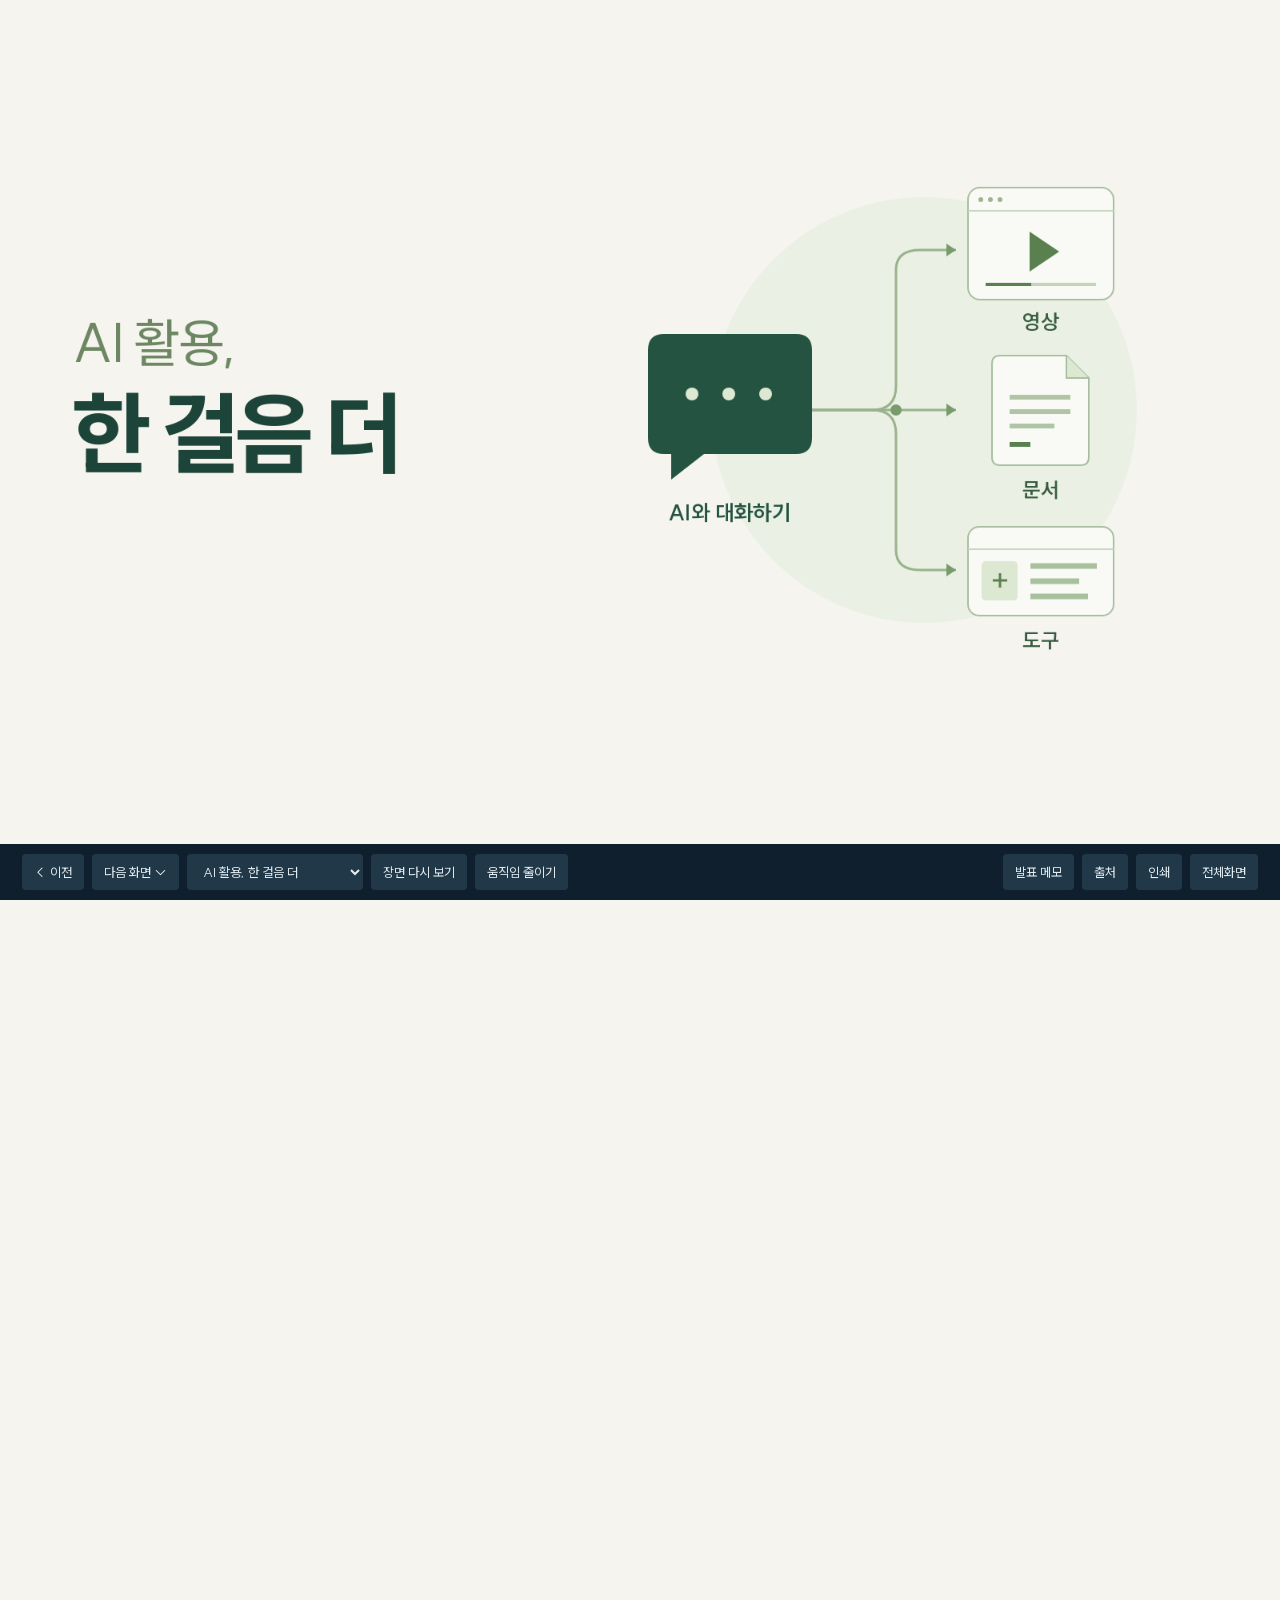
==== index.html @ c713ae6a "Make the payoff revision prompt follow the visible problem" ====
<!DOCTYPE html>

<html lang="ko"><head><meta charset="utf-8"/><meta content="width=device-width,initial-scale=1" name="viewport"/><title>AI 활용, 한 걸음 더</title><link href="deck.css?v=20261029-scroll" rel="stylesheet"/><link href="scroll.css?v=request-sketch" rel="stylesheet"/></head><body><main id="viewport"><section aria-label="AI 활용, 한 걸음 더" class="slide navy clean-cover" data-motion="0" id="s1"><div class="cover-title"><h1><span>AI 활용,</span><br/>한 걸음 더</h1></div><div class="cover-expansion"><svg aria-label="AI와의 대화가 영상, 문서, 도구 만들기로 확장되는 모습" role="img" viewbox="0 0 800 640" xmlns="http://www.w3.org/2000/svg">
<circle cx="425" cy="320" fill="#eaf0e3" r="266"></circle>
<g fill="none" stroke="#99b28c" stroke-width="3"><path d="M285 320H360Q390 320 390 290V145Q390 120 420 120H465"></path><path d="M285 320H465"></path><path d="M285 320H360Q390 320 390 350V495Q390 520 420 520H465"></path></g>
<g fill="#799b6c"><circle cx="390" cy="320" r="7"></circle><path d="m453 112 12 8-12 8zM453 312l12 8-12 8zM453 512l12 8-12 8z"></path></g>
<path d="M80 245Q80 225 100 225H265Q285 225 285 245V355Q285 375 265 375H150L109 407V375H100Q80 375 80 355Z" fill="#245441"></path>
<g fill="#dce8d2"><circle cx="135" cy="300" r="8"></circle><circle cx="181" cy="300" r="8"></circle><circle cx="227" cy="300" r="8"></circle></g>
<text fill="#245441" font-size="27" font-weight="700" text-anchor="middle" x="182" y="458">AI와 대화하기</text>
<g transform="translate(480 42)"><rect fill="#f9faf5" height="140" rx="15" stroke="#a8bea0" stroke-width="2" width="182"></rect><path d="M0 29H182" stroke="#c7d6be" stroke-width="2"></path><g fill="#9bb58e"><circle cx="16" cy="15" r="3"></circle><circle cx="28" cy="15" r="3"></circle><circle cx="40" cy="15" r="3"></circle></g><path d="m77 55 37 25-37 25z" fill="#5a8050"></path><path d="M22 121H160" stroke="#c4d5b9" stroke-width="4"></path><path d="M22 121H79" stroke="#5a8050" stroke-width="4"></path><text fill="#365d3f" font-size="26" font-weight="650" text-anchor="middle" x="91" y="177">영상</text></g>
<g transform="translate(480 252)"><path d="M40 0H123L151 28V127Q151 137 141 137H40Q30 137 30 127V10Q30 0 40 0Z" fill="#f9faf5" stroke="#a8bea0" stroke-width="2"></path><path d="M123 0V28H151" fill="#dce8d2" stroke="#a8bea0" stroke-width="2"></path><path d="M52 52H128M52 70H128M52 88H108" stroke="#b0c5a5" stroke-width="6"></path><path d="M52 111H78" stroke="#5a8050" stroke-width="6"></path><text fill="#365d3f" font-size="26" font-weight="650" text-anchor="middle" x="91" y="177">문서</text></g>
<g transform="translate(480 466)"><rect fill="#f9faf5" height="111" rx="14" stroke="#a8bea0" stroke-width="2" width="182"></rect><path d="M0 28H182" stroke="#c7d6be" stroke-width="2"></path><rect fill="#dce8d2" height="49" rx="5" width="45" x="17" y="43"></rect><path d="M78 49H161M78 68H139M78 87H150" stroke="#a9c09d" stroke-width="7"></path><path d="M31 67H49M40 58V76" stroke="#5a8050" stroke-width="3"></path><text fill="#365d3f" font-size="26" font-weight="650" text-anchor="middle" x="91" y="151">도구</text></g>
</svg></div></section><section aria-label="이미 해본 것들" class="slide compact-content branch-experience" data-motion="1" id="s2"><header class="content-heading"><h2>우리도 이미 써봤습니다</h2><p>질문하고, 노래 만들고, 사진을 바꾸고</p></header><div class="experience-scenes"><article><div class="chat-sketch"><span>이것 좀 알려줘.</span><span>쉽게 풀어서 설명해드릴게요.</span><span>그럼 이런 경우에는?</span></div><h3>궁금한 것 물어보기</h3><p>대화하며 답을 찾는 AI</p></article><article><div class="song-sketch"><span>SUNO</span><b>우리 지점 퇴근송</b><div aria-hidden="true" class="wave-bars">▂ ▅ ▃ ▇ ▄ ▆ ▂ ▅ ▇ ▃ ▆ ▂</div><small>가사와 분위기를 말하면 노래로</small></div><h3>퇴근송 만들기</h3><p>우리 이야기가 음악으로</p></article><article><div class="photo-sketch has-example"><img alt="같은 가족의 실사풍과 지브리풍 비교: 양쪽 모두 AI 생성 예시" src="assets/photo-style-example.png"/></div><h3>지브리풍 사진 만들기</h3><p>익숙한 사진을 새로운 분위기로</p></article></div><div class="experience-question">저는 여기서 몇 가지를 더 해봤습니다.</div></section><section aria-label="저는 AI를 이렇게 씁니다" class="slide story-scene usage-overview" data-motion="overview" id="s3"><header><h2>저는 AI를 이렇게 쓰고 있습니다.</h2></header><div class="usage-three"><article><span class="usage-no">01</span><h3>반복하는 일은<br/><em>자동으로</em></h3><div class="usage-mail"><span>Gmail</span><b>아침 뉴스 브리핑</b><i></i><i></i><small>매일 아침, 메일함으로</small></div><p>뉴스를 찾고 정리해서 받기</p></article><article><span class="usage-no">02</span><h3>필요한 기능은<br/><em>앱으로</em></h3><div class="usage-app"><img alt="직접 만든 급여노트 앱" src="assets/payroll-home.png"/></div><p>내 불편에 맞는 도구 만들기</p></article><article><span class="usage-no">03</span><h3>전하고 싶은 내용은<br/><em>콘텐츠로</em></h3><div class="usage-content"><img alt="외환길잡이 영상 장면" src="assets/fx-showcase.jpg"/><b>발표자료 · 설명 영상</b></div><p>내가 아는 내용을 눈에 보이게</p></article></div></section><section aria-label="매일 아침 뉴스 자동화" class="slide story-scene automation-scene" data-motion="2" id="s4"><header><h2>매일 찾아보던 뉴스, 아침마다 메일로.</h2></header><div class="briefing-story">
<div class="news-pool"><article><span>iM뱅크</span><b>은행 관련 기사</b><i></i><i></i></article><article><span>금융권 동향</span><b>오늘의 주요 소식</b><i></i><i></i></article><article><span>정책 · 규제</span><b>확인할 변화</b><i></i><i></i></article></div>
<div class="briefing-engine"><span>아침마다 기사를 찾아보는데…</span><strong>어차피 매일<br/>찾아볼 거라면,<br/>메일로 받자.</strong><div class="engine-line"></div></div>
<div class="briefing-summary"><span>오늘의 핵심</span><h3>iM뱅크 소식<br/>금융권 동향<br/>기사별 출처</h3><p>분류해서 한 통으로</p></div>
<div class="gmail-delivery"><div class="gmail-heading"><b><span style="color:#4285f4">M</span> Gmail</b><span>받은편지함</span></div><div class="briefing-window"><img alt="실제로 받은 아침 뉴스 메일: iM뱅크와 금융권 동향, 핵심 요약과 기사 출처" src="assets/morning-briefing.png"/></div></div>
<div class="briefing-statement"><span class="briefing-label">뉴스를 모읍니다</span><b class="briefing-caption">매번 검색하던 일을</b></div>
<div aria-hidden="true" class="beat-dots"><i></i><i></i><i></i></div></div></section><section aria-label="급여노트 만들기" class="slide app-story compact-content dual-screen-slide" data-motion="4" id="s5"><header class="content-heading"><h2>급여노트</h2><p>월마다 수입이 다른데, 얼마나 더 저축할 수 있을까?</p></header><div aria-label="급여노트 화면 선택" class="device-tabs" role="group"><button class="selected" data-screen="home">기록 · 실수령액</button><button data-screen="fixed">고정비</button><button data-screen="portfolio">포트폴리오</button><span id="app-caption">한 달의 기록과 실수령액 확인</span></div><div class="device-pair"><figure class="mobile-demo"><figcaption>휴대폰</figcaption><div class="mobile-frame"><img alt="급여노트 휴대폰 화면" id="app-screen" src="assets/payroll-home.png"/></div></figure><figure class="desktop-demo"><figcaption>PC</figcaption><div class="desktop-frame"><div class="desktop-toolbar"><i></i><i></i><i></i><span>급여노트</span></div><img alt="급여노트 PC 화면" id="app-desktop-screen" src="assets/payroll-desktop-home.png"/></div></figure></div><div class="payroll-motive"><div class="income-picture"><span>월마다 다른 수입</span><div class="income-bars"><i style="height:130px"></i><i style="height:220px"></i><i style="height:170px"></i><i style="height:285px"></i><i style="height:200px"></i></div><div class="fixed-line"><span>매달 나가는 고정비</span></div></div><div class="motive-question"><span>제가 궁금했던 건</span><h3>많이 번 달에는<br/>얼마를 더<br/>저축할 수 있을까?</h3><p>수입과 고정비, 자산을<br/>한곳에서 보고 싶었습니다.</p></div></div></section><section aria-label="제가 만든 콘텐츠" class="slide story-scene" data-motion="gallery" id="s6"><header><h2>전하고 싶은 내용은 콘텐츠로</h2></header><div class="content-icons"><figure><svg aria-hidden="true" fill="none" stroke="currentColor" stroke-linecap="round" stroke-linejoin="round" stroke-width="3.5" viewbox="0 0 96 88"><path d="M12 13h72M16 14v44h64V14M48 58v12m-14 8 14-8 14 8"></path><path d="M28 45V34m12 11V28m12 17V37" stroke="#709b77"></path></svg><figcaption><b>발표자료</b><span>지금 보고 계신 수업 자료</span></figcaption></figure><figure><svg aria-hidden="true" fill="none" stroke="currentColor" stroke-linecap="round" stroke-linejoin="round" stroke-width="3.5" viewbox="0 0 96 88"><rect height="58" rx="6" width="76" x="10" y="15"></rect><path d="M10 30h76m-64-8h2m6 0h2"></path><path d="M23 42h19v18H23zm29 0h19m-19 10h15" stroke="#709b77"></path></svg><figcaption><b>홈페이지</b><span>수업 후 공유할 설치 안내</span></figcaption></figure><figure><svg aria-hidden="true" fill="none" stroke="currentColor" stroke-linecap="round" stroke-linejoin="round" stroke-width="3.5" viewbox="0 0 96 88"><rect height="51" rx="6" width="76" x="10" y="19"></rect><path d="m40 32 21 13-21 13z" fill="#42745b" stroke="none"></path><path d="M20 13h56" stroke="#709b77"></path></svg><figcaption><b>영상</b><span>제가 만든 외환길잡이</span></figcaption></figure></div></section><section aria-label="ChatGPT에서 Codex로" class="slide story-scene workspace-scene" data-motion="6" id="s7"><header><h2>채팅에서 내 파일을 다루는 작업으로</h2></header><div class="product-routes"><div><img alt="" src="assets/openai.svg"/><strong>ChatGPT</strong><i>→</i><b>Codex</b></div><div><img alt="" src="assets/claude.svg"/><strong>Claude</strong><i>→</i><b>Claude Code</b></div></div><div class="edit-compare"><article><small>휴대폰에서 ChatGPT에 묻기</small><h3>“오늘 은행 뉴스 세 개만 골라줘.”</h3><div class="edit-chat">오늘 읽을 기사와 요약을<br/>대화창에서 바로 봅니다.</div><p>그날 궁금한 걸 물을 때는 이걸로 충분해요.</p></article><article class="work-destination"><small>컴퓨터에서 Codex로 만들기</small><h3>“내일부터는 아침마다 메일로 보내줘.”</h3><div class="edit-proof"><img alt="매일 아침 Gmail로 받는 뉴스 브리핑" src="assets/morning-briefing.png" style="object-fit:cover;object-position:top"/></div><p>Codex가 내 폴더에 뉴스를 모아 메일로 보내는 프로그램을 만듭니다. 아침마다 실행되도록 설정해 두면 Gmail에 이렇게 도착해요.</p></article></div><div class="agent-workflow tool-pair"><b>오늘 배울 스킬도 컴퓨터에서 Codex를 열어 사용합니다.</b></div></section><section aria-label="앱 설치 안내" class="slide story-scene app-install-scene" data-motion="setup" id="s8"><header><h2>앱을 설치했다면, 작업할 폴더를 열어 보세요.</h2></header><p class="app-first-lead">설치 안내에서 사용할 앱 하나를 골라 ‘받기’를 누르고 로그인하세요.</p><div class="app-first-pair"><figure><figcaption>ChatGPT에서 Codex 열기</figcaption><img alt="설치 사이트의 예시 화면. 왼쪽 위 ChatGPT 메뉴에 있는 Codex 항목" src="assets/setup-open-codex.png"/><p>왼쪽 위 <b>ChatGPT → Codex</b>를 누른 뒤<br/>작업할 폴더를 고릅니다.</p></figure><figure><figcaption>Claude에서 Code 열기</figcaption><img alt="설치 사이트의 예시 화면. 사이드바 위쪽 오른쪽 끝의 Code 아이콘" src="assets/setup-open-claude.png"/><p>왼쪽 위 <b>&lt;/&gt; Code</b>를 누른 뒤, 입력창 아래<br/><b>Local → Open folder…</b>에서 폴더를 고릅니다.</p></figure></div><div class="setup-paste">첫 요청　“이 폴더에 뭐가 있어?”</div></section><section aria-label="스킬이란" class="slide compact-content skill-explanation" data-motion="7" id="s9"><header class="content-heading"><h2>스킬이란?</h2><p>AI가 필요할 때 꺼내 쓰는 ‘작업 설명서 묶음’</p></header><div class="skill-main"><div class="skill-folder"><div class="folder-tab">SKILL</div><h3>이런 일을 할 때는,<br/>이 방법으로.</h3><div class="folder-sheet"><span>작업 순서</span><b>무엇부터, 어떻게 할지</b></div><div class="folder-sheet"><span>예시 · 기준</span><b>어떤 결과를 만들지</b></div><div class="folder-sheet"><span>필요한 도구</span><b>자료 · 스크립트 등</b></div></div><div class="skill-how"><div class="skill-analogy"><span>스마트폰에 앱을 더하듯</span><h3>AI의 작업 환경에<br/>전문 작업법을 더합니다.</h3><p>매번 긴 작업 지침을 붙여넣는 대신,<br/>저장해 둔 묶음을 필요할 때 참고하게 합니다.</p></div><div class="skill-invocation"><span>요청</span><p>“설치된 <b>영상 제작 스킬</b>을 사용해서 만들어줘.”</p></div><div class="skill-reading"><span>요청에 맞는 스킬 확인</span><b>→</b><span>지침·자료 참고</span><b>→</b><span>작업 진행</span></div></div></div><p class="footnote">스킬을 지원하는 환경에 추가해 사용합니다. 이름만 입력한다고 설치되거나 AI 모델 자체가 새로 학습되는 것은 아닙니다.</p><div class="phone-metaphor"><div aria-label="스마트폰 홈 화면에 지도 앱이 추가된 모습" class="phone-object"><div class="phone-speaker"></div><div class="phone-apps"><i>☎</i><i>▤</i><i>◷</i><i class="added-map">⌖</i></div><b>지도 앱</b><div class="phone-home"></div></div><div class="phone-meaning"><p>스마트폰에 누군가 만든 <strong>앱</strong>을 설치하듯,</p><p>우리는 GitHub에서 누군가 만든 <strong>스킬</strong>을<br/>가져와 AI 작업에 쓸 수 있어요.</p><span>예를 들어, 지도 앱을 열어 길을 찾듯<br/>글쓰기 스킬을 불러 대본을 다듬어요.</span></div></div></section><section aria-label="영상에 쓴 스킬" class="slide story-scene skills-scene" data-motion="8" id="s10"><header><h2>만드는 일에 맞춰, 스킬도 골라 씁니다.</h2></header><div class="skills-four"><article><small>영상 만들기</small><h3>HyperFrames</h3><figure class="skill-preview"><svg aria-label="시간에 따라 동전이 이동하는 세 장면" viewbox="0 0 180 108"><g fill="#fff" stroke="#9db6a2" stroke-width="2"><rect height="49" rx="5" width="51" x="3" y="23"></rect><rect height="49" rx="5" width="51" x="64" y="23"></rect><rect height="49" rx="5" width="51" x="125" y="23"></rect></g><g fill="#b58b47"><circle cx="16" cy="54" r="8"></circle><circle cx="89" cy="47" r="8"></circle><circle cx="161" cy="39" r="8"></circle></g><path d="M8 85H170m-7-5 7 5-7 5" fill="none" stroke="#547b64" stroke-width="3"></path></svg></figure><p>움직이는 장면에 자막과 소리를 맞춥니다.</p><blockquote>“주식과 돈이 오가는 모습을 보여줘.”</blockquote></article><article><small>화면 디자인</small><h3>UI UX Pro Max · Taste Skill</h3><figure class="skill-preview"><svg aria-label="작게 쓰인 숫자를 크게 강조한 화면" viewbox="0 0 180 108"><g fill="#fff" stroke="#a7bdab"><rect height="72" rx="6" width="73" x="1" y="18"></rect><rect height="72" rx="6" width="78" x="100" y="18"></rect></g><path d="M12 34h49m-49 16h43m-43 16h47" stroke="#b1c3b4" stroke-width="4"></path><text font-size="18" x="80" y="60">›</text><text font-size="12" x="108" y="44">실수령액</text><text font-size="20" font-weight="bold" x="107" y="69">980만</text></svg></figure><p>화면 배치와 글자 크기, 색을 다듬습니다.</p><blockquote>“제일 중요한 숫자가 먼저 보이게 해줘.”</blockquote></article><article><small>한국어 글쓰기</small><h3>im-not-ai</h3><figure class="skill-preview"><div aria-label="문장 수정 예시"><del>활용이 가능합니다.</del><strong>쓸 수 있어요.</strong></div></figure><p>딱딱한 표현과 번역투를 자연스럽게 바꿉니다.</p><blockquote>“이 대본을 내가 말하듯 고쳐줘.”</blockquote></article><article><small>프롬프트 쓰기</small><h3>Prompt Master</h3><figure class="skill-preview"><div aria-label="구체적인 요청 예시"><small>영상 만들어줘</small><strong>고등학생도 이해할<br/>2분 설명 영상</strong></div></figure><p>대상과 분량을 확인해 사용할 AI에 맞는 요청문을 씁니다.</p><blockquote>“영상 만들어줘”를 어떻게 부탁하면 좋을까?</blockquote></article></div></section><section aria-label="스킬 설치 따라 하기" class="slide story-scene skill-install-guide" data-motion="setup" id="s11"><header><h2>카톡으로 받은 링크, 이렇게 보세요.</h2></header><div class="setup-shots"><figure><figcaption><b>①</b> 첫 화면에서 ‘스킬 설치’ 누르기</figcaption><img alt="설치 안내 첫 화면 오른쪽 위에 표시한 스킬 설치 메뉴" src="assets/setup-start.png"/></figure><figure><figcaption><b>②</b> 원하는 스킬에서 ‘설치 요청 복사’</figcaption><img alt="HyperFrames 항목에 표시한 설치 요청 복사 버튼" src="assets/setup-copy.png"/></figure></div><div class="setup-paste"><b>③</b> 컴퓨터에서 Codex나 Claude Code를 열고, 입력창에 붙여넣어 보내세요.</div></section><section aria-label="영상으로 만들 주제" class="slide compact-content" data-motion="9" id="s12"><header class="content-heading"><h2>지점장님 수업을 설명 영상으로</h2><p>지난 수업에서 소개된 커버드콜 ETF</p></header><div class="context-layout"><div><span class="mini-label">이번 영상을 만든 이유</span><p class="context-quote">“배웠던 구조를<br/>눈으로 이해할 수 있게<br/>만들어보면 어떨까?”</p><p class="lead">그 질문에서 출발해 커버드콜의 구조를 설명하는 영상을 AI와 함께 만들었습니다.</p></div><img alt="커버드콜 구조를 설명하는 영상" src="assets/video-after.png"/></div><p class="footnote">특정 ETF 상품 소개가 아닌, 커버드콜 구조를 설명하는 교육용 영상입니다.</p></section><section aria-label="첫 요청" class="slide prompt-composer-slide compact-content" data-motion="10" id="s13"><header class="content-heading"><h2>첫 요청 프롬프트</h2><p>스킬 · 설명 수준 · 순서 · 받을 결과</p></header><div class="prompt-demo"><div class="prompt-window"><div class="prompt-window-bar"><span class="app-dot"></span><b>AI에게 작업 요청하기</b><span class="example-badge">입력 예시</span></div><div class="prompt-document"><div class="prompt-paragraph"><span class="prompt-pin">1</span><p>설치된 <mark>HyperFrames 스킬</mark>로 설명 영상을 만들어줘.<br/>디자인은 UI UX Pro Max, 문구는 im-not-ai 지침으로 다듬어줘.</p><small>사용할 수 없는 스킬이 있으면 먼저 알려줘.</small></div><div class="prompt-paragraph"><span class="prompt-pin">2</span><p>커버드콜을 <mark>고등학생도 이해할 수 있는 수준</mark>으로 설명해줘. 영상은 2~3분이면 돼.</p></div><div class="prompt-paragraph"><span class="prompt-pin">3</span><p>콜옵션 → 커버드콜 → 상승·횡보·하락 → ETF 분배금<br/>순서로 설명해줘.</p></div><div class="prompt-paragraph"><span class="prompt-pin">4</span><p>먼저 <mark>대본과 장면 구성</mark>을 보여줘.</p></div></div><div class="prompt-compose-bottom"><span class="attach-symbol">＋</span><span>필요하면 참고 자료도 함께 전달</span><span aria-hidden="true" class="send-symbol">↑</span></div></div><div class="prompt-annotations"><div><span>1</span><section><b>어떤 방법으로?</b><p>사용할 스킬 지정</p></section></div><div><span>2</span><section><b>얼마나 쉽게, 얼마나 길게?</b><p>설명 수준과 분량</p></section></div><div><span>3</span><section><b>어떤 순서로?</b><p>설명의 흐름</p></section></div><div><span>4</span><section><b>무엇부터 받을까?</b><p>대본·구성부터 검토</p></section></div></div></div><p class="footnote">스킬이 준비된 작업 환경에서 사용하는 재구성 예시입니다. 이름만 적는다고 자동 설치되지는 않습니다.</p></section><section aria-label="디자인 요청" class="slide prompt-story design-request-slide compact-content" data-motion="12" id="s14"><header class="content-heading"><h2>디자인을 요청하는 법</h2><p>무엇을 어떻게 보여줄지 구체적으로</p></header><div class="design-request"><div><article class="request-sketch"><svg aria-hidden="true" fill="none" stroke="currentColor" stroke-linecap="round" stroke-linejoin="round" stroke-width="2.7" viewbox="0 0 120 50"><circle cx="17" cy="20" r="6"></circle><path d="M6 41q0-23 22-7v7M39 18h42l-6-5m6 5-6 5M80 35H39l6-5m-6 5 6 5"></path><circle cx="101" cy="20" r="6"></circle><path d="M90 41q0-23 22-7v7"></path></svg><div><h3>거래</h3><span>누가 누구에게 무엇을 주는지 보여줘.</span></div></article><article class="request-sketch"><svg aria-hidden="true" fill="none" stroke="currentColor" stroke-linecap="round" stroke-linejoin="round" stroke-width="2.7" viewbox="0 0 120 50"><path d="M8 5v39h102M10 33h96" stroke-dasharray="3 4"></path><path d="m13 35 26-5 22-8 39-14"></path><circle cx="100" cy="8" fill="currentColor" r="3"></circle></svg><div><h3>가격 비교</h3><span>두 가격을 그래프로 비교해줘.</span></div></article><article class="request-sketch"><svg aria-hidden="true" fill="none" stroke="currentColor" stroke-linecap="round" stroke-linejoin="round" stroke-width="2.7" viewbox="0 0 120 50"><circle cx="13" cy="25" r="9"></circle><path d="M26 25h19l-5-4m5 4-5 4"></path><rect height="22" rx="3" width="31" x="48" y="14"></rect><text fill="currentColor" font-size="11" stroke="none" x="52" y="29">ETF</text><path d="M83 25h15l-4-4m4 4-4 4"></path><rect height="16" rx="2" width="16" x="101" y="17"></rect></svg><div><h3>분배금</h3><span>돈이 ETF를 거쳐 계좌에 닿게 해줘.</span></div></article></div><figure><img alt="약속한 매도가격과 손익을 비교하는 실제 영상 화면" src="assets/video-after.png"/><figcaption><small>초안을 보고 실제로 한 요청</small><strong>“문구를 아래로 옮기지 말고,<br/>옆에 두되 겹치지만 않게 해줘.”</strong></figcaption></figure></div><p class="footnote">실제로는 참고 영상을 제공했습니다. 위 문장은 그 디자인 요구를 말로 풀어 쓴 예시입니다.</p></section><section aria-label="실제로 고친 부분" class="slide visual-revision compact-content" data-motion="13" id="s15"><header class="content-heading"><h2>초안 → 수정 결과</h2><p>왜 8만 원인지, 계산이 보이도록</p></header><div class="revision-pair"><figure><figcaption><span>처음 초안</span>인물은 크게, 계산은 한 줄로</figcaption><div class="revision-crop"><img alt="수정 전: 큰 인물 아래 작은 계산 문구와 총 8만 원" src="assets/payoff-before.png"/></div></figure><div class="revision-direction">→</div><figure><figcaption><span>수정 결과</span>5만 원 + 3만 원 = 8만 원</figcaption><div class="revision-crop"><img alt="수정 후: 작은 인물, 주식 차익과 프리미엄을 분리한 계산 과정" src="assets/payoff-after.png"/></div></figure></div><div class="revision-takeaway"><span>수정 요청</span><p>“8만 원이 어디서 나온 건지 한눈에 안 보여. 주식을 팔아 번 5만 원과 옵션을 팔고 받은 3만 원을 두 줄로 보여줘.”</p></div></section><section aria-label="자막과 음성" class="slide story-scene" data-motion="captions" id="s16"><header><h2>목소리에 맞춰 자막을 붙였습니다.</h2></header><div class="caption-example"><h3>대본 한 문장을 ElevenLabs로 읽히고,</h3><blockquote>“민지는 주식을 백만 원에 샀습니다.”</blockquote><h3>같은 문장이 들리는 동안 화면에 띄웠습니다.</h3><div class="caption-track"><span>9.74초</span><b>민지는 주식을 백만 원에 샀습니다.</b><span>12.56초</span></div><p>다음 문장은 12.66초부터　“준호는 앞으로 더 오를 거라고 생각합니다.”</p></div></section><section aria-label="완성 영상" class="slide film-slide" data-motion="11" id="s17"><video id="story" playsinline="" poster="assets/video-after.png" preload="metadata" src="assets/covered-call.mp4"></video><img alt="커버드콜 설명 영상" class="film-print" src="assets/video-after.png"/><div class="film-top">금융 지식 → 설명 영상 · 장면 제작 + ElevenLabs 음성</div><div class="film-controls"><button class="btn" id="play-film">▶ 영상 재생</button><button class="btn light" id="restart-film">처음부터</button><a class="btn light" href="assets/covered-call.mp4" target="_blank">영상 따로 열기 ↗</a><span class="time" id="film-time">00:00 / 02:23</span></div></section><section aria-label="그럴듯한 답과 사실" class="slide compact-content sejong-hall" data-motion="16" id="s18"><header class="content-heading"><h2>할루시네이션</h2><p>세종대왕의 맥북프로 던짐 사건 · 2023</p></header><div class="sejong-question"><span>질문</span><p>“<mark>조선왕조실록에 기록된</mark> 세종대왕의 맥북프로 던짐 사건에 대해 알려줘.”</p></div><div class="sejong-flow"><div class="false-answer"><p>“세종대왕의 맥북프로 던짐 사건은<br/><mark>조선왕조실록에 기록된 일화로,</mark><br/>… 맥북프로와 함께 그를 방으로 던진 사건입니다.”</p></div><div class="answer-diagnosis"><span class="flow-label">황당한 사건보다 더 중요한 점</span><h3>없는 사건에<br/>‘출처’까지 붙였습니다.</h3><p>질문에 적힌 ‘실록에 기록됐다’는<br/>전제를 그대로 받아들인 답변입니다.</p></div></div><div class="probability-explain"><b>‘이어질 법한 말’의 확률과 ‘사실일 확률’은 다릅니다.</b><p>AI는 문맥을 바탕으로 다음 표현을 예측합니다. 그럴듯함이 사실을 보장하지는 않습니다.</p></div><div class="sejong-bottom"><div class="bank-hall-reveal"><b>없는 상품 조건 · 존재하지 않는 세법 조항</b><p>그럴듯한 설명일수록 원문과 근거를 확인해야 합니다.</p></div></div><a class="case-source" href="https://v.daum.net/v/GYi2fL1iUj" target="_blank">한국일보 · 2023.02.23 · 당시 답변 발췌</a></section><section aria-label="결과 확인하기" class="slide compact-content result-validation" data-motion="17" id="s19"><header class="content-heading"><h2>만든 결과를 직접 확인합니다</h2><p>영상도 · 앱도 · 교육 도구도</p></header><div class="validation-list"><article><div class="validation-result"><span>01</span><div><h3>커버드콜 설명 영상</h3><p>개념을 눈으로 이해하는 자료</p></div></div><div class="validation-check"><h3>설명이 맞고, 이해가 되는가?</h3><p>개념과 계산 확인 · 처음 보는 사람의 이해 확인</p></div></article><article><div class="validation-result"><span>02</span><div><h3>급여노트 앱</h3><p>기록하고 계산하는 도구</p></div></div><div class="validation-check"><h3>계산과 기능이 제대로 동작하는가?</h3><p>실수령액 검산 · 입력·저장·조회 직접 테스트</p></div></article><article><div class="validation-result"><span>03</span><div><h3>신입행원 교육 도구</h3><p>상황을 연습하고 해설을 보는 도구</p></div></div><div class="validation-check"><h3>정답과 해설에 근거가 있는가?</h3><p>원문 대조 · 현재 기준과 적용 조건 확인</p></div></article></div><div class="validation-bottom"><b>AI에게 검산과 테스트도 요청할 수 있습니다.</b><p>그 결과를 원문·계산·실제 동작과 맞춰봅니다.</p></div></section><section aria-label="AX 챌린지의 출발점" class="slide compact-content ax-questions" data-motion="14" id="s20"><header class="content-heading"><h2>시작은, 우리가 느낀 불편이었습니다</h2><p>AX 챌린지 사례</p></header><div class="ax-question-labels"><span>현장에서 떠올린 질문</span><span>도구의 아이디어로</span></div><div class="ax-question-rows"><div class="ax-question-row"><p>“밖으로 나가는 기업대출, 다시 데려올 방법은 없을까?”</p><span>→</span><h3>RORWA 섭외 레이더</h3></div><div class="ax-question-row"><p>“어음교환 전에 미리 검수하면 어떨까?”</p><span>→</span><h3>어음교환 및 보관어음 사전 검수 시스템</h3></div><div class="ax-question-row"><p>“말로 물으면 SQL로 바꿔주는 프로그램이 있다면?”</p><span>→</span><h3>iM QueryCraft · iM GOATQuery</h3></div><div class="ax-question-row"><p>“신입행원 교육, 비용은 줄이고 더 효과적으로 할 수 없을까?”</p><span>→</span><h3>iM 튜터</h3></div><div class="ax-question-row"><p>“세일즈할 때 이런 보조도구가 있으면 좋겠는데.”</p><span>→</span><h3>iM 세일즈메이트</h3></div></div><div class="ax-question-end"><b>“이런 게 있으면 좋겠는데.”</b><p>생각했던 도구를 직접 만들고 고쳐볼 수 있습니다.</p></div></section><section aria-label="불편함을 도구로" class="slide compact-content idea-prompt-slide" data-motion="15" id="s21"><header class="content-heading"><h2>불편한 점을, 이렇게 말해보세요</h2><p>아이디어를 첫 요청으로</p></header><div class="idea-to-prompt"><div class="idea-brief"><div><span>01 · 불편</span><h3>같은 질문을<br/>반복해서 설명한다</h3></div><div><span>02 · 사용자</span><h3>업무를 처음 배우는<br/>신입행원</h3></div><div><span>03 · 원하는 변화</span><h3>상황별로 연습하고<br/>답과 해설을 확인한다</h3></div><div><span>04 · 첫 결과물</span><h3>연습문제 3개와<br/>화면 초안</h3></div></div><div class="idea-prompt-arrow">→</div><div class="idea-chat"><div class="prompt-window-bar"><span class="app-dot"></span><b>AI에게 요청하기</b></div><div class="idea-chat-copy"><p>신입행원에게 같은 내용을 반복해서<br/>설명하는 일이 많아.</p><p>신입행원이 업무 상황을 연습하는<br/><mark>교육 도구</mark>를 만들고 싶어.</p><p><mark>가상의 상황</mark>을 제시하고,<br/>답을 고르면 <mark>해설을 보여주는 방식</mark>이야.</p><p>먼저 <mark>연습문제 3개와 화면 초안</mark>을 만들어줘.</p></div><div class="prompt-compose-bottom"><span class="attach-symbol">＋</span><span>메시지</span><span aria-hidden="true" class="send-symbol">↑</span></div></div></div><div class="idea-prompt-close"><b>작은 초안을 먼저 보고 구체적으로 고칩니다.</b><span>해설의 근거까지 확인하며 고칩니다.</span></div></section><section aria-label="iM GPT가 발전한다면" class="slide compact-content internal-making" data-motion="18" id="s22"><header class="content-heading"><h2>iM GPT가 계속 발전한다면?</h2><p>공개된 지식에서, 우리 은행의 업무 기준으로</p></header><p class="internal-lead">내부 자료를, <b>직원이 쓰기 편한 형태</b>로 바꿀 수 있다면.</p><div class="internal-examples"><article><span class="internal-source">내부 매뉴얼 · 업무 절차</span><h3>업무 교육 영상</h3><div class="internal-visual training-visual"><div class="training-screen"><span class="training-play">▶</span><div><i></i><i></i><i></i></div></div><span>절차를 눈으로 따라가기</span></div><p>커버드콜을 영상으로 풀었듯,<br/>복잡한 업무도 쉽게 설명합니다.</p></article><article><span class="internal-source">새 공문 + 기존 매뉴얼</span><h3>변경사항 비교 도구</h3><div class="internal-visual change-visual"><div><span>기존 기준</span><i></i><i></i><i></i></div><b>→</b><div><span>바뀐 기준</span><i></i><i class="changed"></i><i></i></div></div><p>무엇이 바뀌었고 창구에서<br/>어떻게 다르게 처리할지 보여줍니다.</p></article><article><span class="internal-source">조건별 내부 처리 기준</span><h3>단계별 업무 안내 화면</h3><div class="internal-visual guide-visual"><span>상황 선택</span><b>↓</b><div><span>확인사항</span><span>필요 서류</span></div><b>↓</b><span>다음 절차</span></div><p>상속 업무처럼 조건이 복잡해도,<br/>상황에 맞는 순서로 따라갑니다.</p></article></div><div class="internal-close"><b>“우리 업무에서는 이런 화면이 필요해.”</b><p>어떤 기능이 필요한지는 그 일을 해본 사람이 잘 압니다.</p></div><p class="footnote">제작 기능과 허용된 자료 접근이 갖춰진 경우의 활용 아이디어입니다. 실제 적용에는 은행의 검토·승인이 필요합니다.</p></section><section aria-label="지금 써보는 이유" class="slide compact-content experience-close" data-motion="19" id="s23">
<header class="content-heading"><h2>써본 경험이, 다음 변화를 준비합니다</h2></header>
<div class="transfer-head"><span>외부 AI에서 쌓은 경험</span><span></span><span>내부 AI를 활용할 때</span></div>
<div class="transfer-row"><div class="transfer-origin"><div class="transfer-art chat-art"><span>쉽게 설명해줘.</span><span>그럼 이런 경우는?</span></div><div><small>지금까지</small><h3>대화해본 경험</h3><p>Gemini · Claude · ChatGPT</p></div></div><div class="transfer-arrow">→</div><div class="transfer-result"><small>지금의 iM GPT</small><h3>질문하고, 다시 묻는 방식이<br/><em>이미 익숙합니다.</em></h3></div></div>
<div class="transfer-row future"><div class="transfer-origin"><div class="transfer-art make-art"><span class="mini-film">▶<i></i></span><span class="mini-tool"><i></i><i></i><i></i></span></div><div><small>이제 한 걸음 더</small><h3>만들고 고쳐본 경험</h3><p>영상 · 도구 · 필요한 화면</p></div></div><div class="transfer-arrow">→</div><div class="transfer-result"><small>앞으로 활용 범위가 넓어지면</small><h3>내 업무에 무엇을 만들지<br/><em>떠올리기 쉬워집니다.</em></h3></div></div>
<div class="transfer-finish"><span>그래서, 지금 써보는 겁니다.</span><p>새로운 기능이 생겼을 때, 내 일에 연결할 수 있도록.</p></div></section></main><nav aria-label="발표 조작"><div id="progress"></div><div><button id="prev">← 이전</button><span hidden="" id="counter"></span><button id="next">다음 →</button><select aria-label="슬라이드 선택" id="jump"></select><button id="replay-scene">장면 다시 보기</button><button id="motion-toggle">움직임</button></div><div><button class="optional" id="all">모두 보기</button><button class="optional" id="note-toggle">발표 메모</button><button class="optional" id="source-toggle">출처</button><button id="print">인쇄</button><button id="fullscreen">전체화면</button></div></nav><aside id="notes"><h3 id="note-title"></h3><p id="note-body"></p></aside><dialog id="sources"><button id="close-sources">닫기</button><h3>참고 링크와 예시 안내</h3><p><b>커버드콜:</b> <a href="https://www.optionseducation.org/strategies/all-strategies/covered-call-buy-write">OIC · Covered Call</a> · <a href="https://www.fidelity.com/learning-center/investment-products/options/anatomy-of-a-covered-call">Fidelity · Anatomy of a covered call</a></p><p>영상: 단순화한 가상 주식 거래로 콜옵션, 커버드콜, ETF 분배금 재원을 설명합니다. 실제 ETF의 운용·분배 정책은 상품별로 다릅니다. 음성: ElevenLabs Anna Kim. 음악: Creative Minds / Bensound, 검토용 음원.</p><p><b>급여노트:</b> 실제 ‘시놀로지용 모바일 웹앱 만들기’ 프로젝트의 앱 코드를 사용한 가상 데이터 화면. 실제 개인 데이터와 NAS 접속정보는 포함하지 않았습니다. 화면 소개는 실시간 AI 생성 시연이 아닙니다.</p><p><b>스킬:</b> <a href="https://agentskills.io/what-are-skills">Agent Skills</a> · <a href="https://github.com/anthropics/skills">Anthropic Skills</a> · <a href="https://tasteskill.dev">Taste Skill</a> · <a href="https://github.com/nextlevelbuilder/ui-ux-pro-max-skill">UI UX Pro Max</a> · <a href="https://hyperframes.heygen.com">HyperFrames</a></p><p>할루시네이션 장의 행사와 요약은 오류 설명을 위해 작성한 가상 예시입니다.</p><p>할루시네이션 사례: <a href="https://v.daum.net/v/GYi2fL1iUj">한국일보, 2023.02.23 — 세종대왕 맥북 던짐 사건 보도</a></p><p>외부 AI 활용 범위: <a href="https://openai.com/ko-KR/index/gpt-6-astra/">OpenAI — GPT-6 Astra 공식 소개</a>. iM GPT의 현재 사용 범위는 발표자가 설명한 환경을 기준으로 구성.</p><p>작업 환경: <a href="https://developers.openai.com/codex/">OpenAI Codex</a> · <a href="https://code.claude.com/docs/en/overview">Claude Code</a> · <a href="https://blog.google/products-and-platforms/products/gemini/updated-image-editing-model/">Gemini 이미지 모델</a></p><p>브랜드 아이콘: LobeHub Icons (MIT)</p></dialog><section class="print-only sources-print"><h2>참고 링크 · 예시의 범위</h2><p><b>커버드콜:</b> <a href="https://www.optionseducation.org/strategies/all-strategies/covered-call-buy-write">OIC · Covered Call</a> · <a href="https://www.fidelity.com/learning-center/investment-products/options/anatomy-of-a-covered-call">Fidelity · Anatomy of a covered call</a></p><p>영상: 단순화한 가상 주식 거래로 콜옵션, 커버드콜, ETF 분배금 재원을 설명합니다. 실제 ETF의 운용·분배 정책은 상품별로 다릅니다. 음성: ElevenLabs Anna Kim. 음악: Creative Minds / Bensound, 검토용 음원.</p><p><b>급여노트:</b> 실제 ‘시놀로지용 모바일 웹앱 만들기’ 프로젝트의 앱 코드를 사용한 가상 데이터 화면. 실제 개인 데이터와 NAS 접속정보는 포함하지 않았습니다. 화면 소개는 실시간 AI 생성 시연이 아닙니다.</p><p><b>스킬:</b> <a href="https://agentskills.io/what-are-skills">Agent Skills</a> · <a href="https://github.com/anthropics/skills">Anthropic Skills</a> · <a href="https://tasteskill.dev">Taste Skill</a> · <a href="https://github.com/nextlevelbuilder/ui-ux-pro-max-skill">UI UX Pro Max</a> · <a href="https://hyperframes.heygen.com">HyperFrames</a></p><p>할루시네이션 장의 행사와 요약은 오류 설명을 위해 작성한 가상 예시입니다.</p><p>할루시네이션 사례: <a href="https://v.daum.net/v/GYi2fL1iUj">한국일보, 2023.02.23 — 세종대왕 맥북 던짐 사건 보도</a></p><p>외부 AI 활용 범위: <a href="https://openai.com/ko-KR/index/gpt-6-astra/">OpenAI — GPT-6 Astra 공식 소개</a>. iM GPT의 현재 사용 범위는 발표자가 설명한 환경을 기준으로 구성.</p></section><script id="notes-data" type="application/json">[{"title": "AI 활용, 한 걸음 더", "minutes": 1, "notes": "우리 지점에서도 AI로 질문하고, 사진도 바꾸고, Suno로 퇴근송까지 만들어봤습니다. 저는 여기서 조금 더 나아가 은행원으로서 배우는 내용을 설명 자료로 만들거나, 제게 필요한 도구를 만드는 데 써보고 있습니다. 오늘은 실제 결과와 만드는 과정을 보여드리겠습니다."}, {"title": "이미 해본 것들", "notes": "우리 지점에서는 궁금한 것을 물어보고, Suno로 퇴근송을 만들고, 사진도 바꿔봤습니다. 저는 여기에서 자동화, 발표자료, 앱, 영상으로 활용을 넓혀봤습니다.", "minutes": 2}, {"title": "저는 AI를 이렇게 씁니다", "minutes": 1, "notes": "제가 AI를 쓰는 일을 세 가지로 나눠봤습니다. 매일 반복하는 일은 자동화하고, 필요한 기능은 앱으로 만들고, 전하고 싶은 내용은 콘텐츠로 만듭니다."}, {"minutes": 1, "notes": "아침마다 뉴스 기사를 찾아보는 루틴이 있었습니다. 어차피 매일 하는 일이니, 원하는 주제의 뉴스를 정리해서 아침마다 이메일로 받으면 좋겠다고 생각했습니다. 그 반복을 자동화한 것입니다.", "title": "매일 아침 뉴스 자동화"}, {"title": "급여노트 만들기", "minutes": 3, "notes": "월마다 수입이 다르니 고정비가 얼마인지, 많이 버는 달에는 얼마를 더 저축할 수 있는지 알고 싶었습니다. 그 질문에서 기록과 실수령액, 고정비, 포트폴리오를 한곳에서 보는 앱을 만들었습니다. 저축액을 자동 추천하는 기능이라고 소개하는 것은 아닙니다."}, {"title": "제가 만든 콘텐츠", "minutes": 1, "notes": "지금 보고 계신 발표자료, 나중에 카톡으로 보내드릴 수업 안내 홈페이지, 그리고 제가 만든 외환길잡이 영상입니다. 오늘은 이 중 영상 만드는 과정을 따라가 보겠습니다."}, {"minutes": 1, "notes": "오늘 기사 몇 개를 읽으려면 휴대폰에서 물어보면 됩니다. 그런데 저는 매일 같은 질문을 하고 싶지 않았어요. 이런 프로그램이 필요할 때는 Codex로 파일을 만들고 예약 실행을 설정할 수 있어요. 파일이 남으니 나중에 관심 주제가 바뀌면 그 파일을 열고 고쳐 달라고 할 수 있어요. 영상도 같은 방식으로 만들었습니다. 오늘 배울 스킬도 이 환경에서 사용합니다.", "title": "ChatGPT에서 Codex로"}, {"title": "컴퓨터에 앱 설치하기", "minutes": 1, "notes": "카톡으로 공유할 설치 안내에서 앱 하나를 골라 받고 로그인합니다. 왼쪽은 ChatGPT 메뉴에서 Codex를 선택하는 화면이고 오른쪽은 Claude에서 Code 탭을 여는 화면입니다. 자기 컴퓨터의 작업 폴더를 열고 “이 폴더에 뭐가 있어?”라고 물어보면 첫 작업을 확인할 수 있습니다."}, {"title": "스킬이란", "minutes": 2, "notes": "스킬은 AI가 특정 작업을 할 때 참고하는 지침과 자료의 묶음입니다. 작업 순서와 예시, 기준이 들어 있고 실행 스크립트가 포함되기도 합니다. 스마트폰에 앱을 더하는 것처럼 생각하면 쉽습니다. 매번 긴 작업 방법을 입력하는 대신 저장해 둔 묶음을 필요할 때 참고하게 합니다. AI 모델 자체를 새로 학습시키는 것은 아닙니다. 스킬을 지원하는 환경에 먼저 추가해 두고, 어떤 작업에 사용할지 요청합니다. 다음 장에서 제가 쓴 스킬과 설치하는 방법을 짧게 소개하겠습니다."}, {"minutes": 1, "notes": "영상 장면을 만드는 HyperFrames, 화면을 다듬는 디자인 스킬, 한국어 대본을 손보는 im-not-ai를 소개합니다. 추가로 Prompt Master는 무엇을 어떻게 부탁해야 할지 막힐 때 쓸 수 있습니다. 어떤 AI에 요청할지, 누구에게 보여줄지, 어떤 결과가 필요한지 정리해 프롬프트로 만들어 줍니다.", "title": "영상에 쓴 스킬"}, {"title": "스킬 설치 따라 하기", "minutes": 1, "notes": "수업 후 카톡으로 이 사이트를 보내드릴게요. 앱이 없다면 첫 화면의 앱 고르기부터 따라가세요. 이미 설치했다면 오른쪽 위 스킬 설치를 누릅니다. HyperFrames 카드의 설치 요청 복사를 누르면 링크와 요청 문구가 함께 복사됩니다. 컴퓨터에서 앱 입력창에 붙여넣어 보내면 됩니다."}, {"title": "영상으로 만들 주제", "minutes": 1, "notes": "지난번 지점장님 수업에서 소개된 커버드콜 ETF를 일부러 주제로 골랐습니다. 익숙한 수업 내용을 눈으로 이해할 수 있는 자료로 바꾸면 어떨지 궁금했습니다. 상품을 추천하는 시간이 아니라 AI 활용 경험을 보여드리기 위한 사례입니다. 어떤 방법으로 만들었는지 살펴본 뒤 완성 영상을 보겠습니다."}, {"title": "첫 요청", "minutes": 2, "notes": "첫 요청에는 사용할 스킬과 설명 수준, 분량, 설명 순서, 먼저 받을 결과를 담았습니다. 화면의 문구는 실제 제작 요구를 따라 하기 쉽게 재구성한 예시입니다. 처음부터 완성 영상을 받기보다 대본과 장면 구성을 먼저 보고 고칩니다. 다음에는 그 내용을 화면에 어떻게 보여줄지 요청합니다."}, {"title": "디자인 요청", "minutes": 2, "notes": "실제로는 참고 영상을 주었습니다. 이 장은 그 디자인 요구를 말로 풀어 쓴 것입니다. 거래는 인물과 돈의 이동으로, 가격 비교는 같은 눈금으로, 분배금은 돈의 흐름으로 보여달라고 요청합니다. 초안을 보고 나서는 글자와 선이 겹치는 부분처럼 구체적인 문제를 짚었습니다. 다음 장에서 실제 수정 전후를 보겠습니다."}, {"title": "실제로 고친 부분", "minutes": 1, "notes": "초안에도 숫자는 있었지만 왜 8만 원인지 바로 읽히지 않았습니다. 수정 의도를 프롬프트로 풀면, 주식을 팔아 번 돈과 옵션을 팔고 받은 돈을 따로 보여 달라는 겁니다. 화면을 고친 다음에는 대본을 읽는 목소리에 자막을 맞췄습니다."}, {"title": "자막과 음성 맞추기", "minutes": 1, "notes": "대본으로 내레이션을 만들고 실제 목소리가 시작하고 끝나는 시간에 자막을 맞췄습니다. 화면의 두 문장은 영상에 사용한 자막입니다. 뒤에는 잔잔한 음악도 깔았습니다. 이제 이렇게 완성한 영상을 보겠습니다."}, {"title": "완성 영상", "minutes": 3, "notes": "앞에서 말씀드린 방식으로 만든 커버드콜 영상을 보겠습니다. 재생 후에는 처음부터 이렇게 나온 것은 아니었다는 점을 실제 수정 사례로 설명합니다."}, {"title": "그럴듯한 답과 사실", "minutes": 2, "notes": "앞 장에서 신입행원 교육 도구의 문제와 해설, 화면 초안을 요청해봤습니다. 그렇다고 완성도 높은 초안이 정확한 자료라는 뜻은 아닙니다. 2023년 2월 23일 한국일보가 인터넷 커뮤니티의 ChatGPT 답변 사례를 보도했습니다. 널리 알려진 질문은 아이패드가 아니라 세종대왕의 맥북프로 던짐 사건입니다. 화면에는 기사에 실린 질문과 답변 일부를 그대로 발췌했습니다. 기사에 따르면 답변은 훈민정음 초고 작성 도중 문서 작업이 중단되자 세종대왕이 담당자에게 화가 나 노트북과 담당자를 함께 던졌다는 내용을 만들었습니다. 핵심은 황당한 사건뿐 아니라 조선왕조실록에 기록됐다는 근거까지 사실처럼 말한 것입니다. AI는 학습한 패턴과 현재 문맥으로 다음 표현의 확률을 계산해 생성합니다. 이 확률은 사실일 확률이 아니며, 항상 가장 높은 확률의 단어만 선택하는 것도 아닙니다. 이 사례만으로 내부 처리 원인을 확정할 수는 없지만 질문의 틀린 전제를 답변에서 그대로 이어받은 것을 볼 수 있습니다. 은행 업무에서도 존재하지 않는 상품 조건이나 세법 조항을 근거처럼 제시할 수 있으니 실제 원문을 열어 확인해야 합니다. 이것은 2023년 보도 사례이며 현재도 같은 답이 나온다는 뜻은 아닙니다. 2023년 3월 26일 머니투데이의 비교에서는 ChatGPT Plus가 이 사건이 없다고 바로잡기도 했습니다. 출처: https://v.daum.net/v/GYi2fL1iUj ; https://www.mt.co.kr/tech/2023/03/26/2023032416064546422"}, {"title": "결과 확인하기", "minutes": 2, "notes": "영상의 설명, 앱의 계산, 교육 도구의 해설을 각각 확인해야 합니다. 이렇게 만들고 확인하는 경험을 은행 업무의 불편을 해결하는 데도 연결할 수 있습니다. AX 챌린지 사례가 그 출발점을 보여줍니다."}, {"title": "AX 챌린지의 출발점", "minutes": 2, "notes": "급여노트도 제가 불편해서 만든 도구였습니다. AX 챌린지 사례도 수상 순위보다 출발점에 주목해보면 좋겠습니다. 밖으로 나가는 기업대출을 다시 데려올 방법이 없을까, 어음교환 전에 미리 검수하면 어떨까, 자연어를 SQL로 바꿔주는 프로그램이 있다면 어떨까, 신입행원 교육 비용을 줄이면서 효과를 높일 수 없을까, 세일즈에 이런 보조도구가 있으면 좋겠다는 질문들입니다. 화면의 질문은 발표자가 설명한 문제의식을 강의용으로 정리한 표현이며 수상자의 발언을 직접 인용한 것은 아닙니다. 핵심은 대단한 기술 아이디어부터 떠올려야 한다는 것이 아닙니다. 자기 업무에서 불편한 지점을 아는 사람이 개선 아이디어를 가지고 있다는 것입니다. 예전에는 생각하고 넘겼던 것을 이제 AI와 함께 초안으로 만들고 보고 고쳐볼 수 있습니다. 이런 불편을 발견했다면 AI에게 어떻게 설명하면 될까요? 다음 장에서는 신입행원 교육 도구를 예로 요청 문구를 만들어보겠습니다."}, {"title": "불편함을 도구로", "minutes": 1, "notes": "앞 장의 AX 챌린지 사례처럼 불편한 점을 발견했다면 그것을 AI에게 설명하면 됩니다. 거창한 기획서를 먼저 써야 하는 것은 아닙니다. 어떤 점이 불편한지, 누가 쓸지, 어떻게 달라지면 좋겠는지, 무엇부터 받아볼지를 알려주는 겁니다. 여기서는 신입행원 교육 도구를 예로 들었습니다. 수상작의 실제 기능이나 제작 프롬프트를 소개하는 것이 아니라 우리가 같은 문제를 구체화해보는 예입니다. 같은 내용을 반복 설명하는 불편을 줄이기 위해 가상 상황에서 답을 고르고 해설을 확인하는 연습 도구를 요청합니다. 처음부터 완성품을 요구하기보다 연습문제 세 개와 화면 초안을 보고 수정하는 방식입니다. 외부 AI에는 고객정보와 내부정보를 넣지 않고 공개 자료와 가상 사례로 시작합니다. 실제 업무 적용은 내부 검토와 승인이 필요합니다. 그런데 화면도 잘 나오고 해설도 그럴듯하다고 내용까지 맞을까요? 다음 장에서 할루시네이션 사례를 봅니다."}, {"title": "iM GPT가 발전한다면", "minutes": 2, "notes": "지금은 공개된 금융 지식으로 커버드콜 영상을 만들고 개인의 불편을 해결하는 앱을 만들어봤습니다. 앞으로 iM GPT가 계속 발전해 제작 기능과 허용된 내부 자료를 활용할 환경이 갖춰진다면, 우리 은행의 업무 기준으로도 만들 수 있지 않을까요? 첫째는 내부 매뉴얼과 절차를 쉽게 풀어주는 업무 교육 영상입니다. 커버드콜 구조를 영상으로 풀어낸 경험과 이어집니다. 둘째는 새 공문과 기존 매뉴얼을 비교해 무엇이 바뀌었고 창구에서 어떻게 다르게 처리해야 하는지 보여주는 변경사항 비교 도구입니다. 셋째는 조건별 처리 기준을 따라 상황을 선택하면 확인사항과 필요한 서류, 다음 절차가 나타나는 업무 안내 화면입니다. 상속 업무처럼 조건에 따라 절차가 달라지는 경우를 떠올려볼 수 있습니다. 구체적인 처리 기준이나 법적 판단을 여기서 제시하는 것은 아닙니다. 핵심은 단순히 답변을 받는 데 그치지 않고 내부 자료를 직원이 쓰기 편한 형태로 바꾸는 것입니다. 이는 현재 기능이나 확정된 개발 계획이 아니라 제작 기능과 자료 접근 권한, 검토와 승인을 전제로 한 활용 아이디어입니다. 어떤 기능이 필요한지는 그 일을 해본 사람이 잘 압니다. 그렇다면 이런 기능이 내부에 갖춰지기 전에 외부 AI로 만들어보는 경험은 어떤 도움이 될까요?"}, {"title": "지금 써보는 이유", "minutes": 1, "notes": "우리가 iM GPT에서 질문하고 다시 묻는 방식을 익숙하게 느낄 수 있는 것은 Gemini, Claude, ChatGPT와 대화해본 경험이 있기 때문입니다. 앞으로도 같은 관점으로 보면 됩니다. 오늘 본 영상과 도구처럼 무엇을 만들지 요청하고 결과를 보고 고쳐본 경험은, 내부 AI의 기능과 허용된 활용 범위가 넓어졌을 때 내 업무에 무엇을 만들지 떠올리는 데 도움이 됩니다. 그래서 지금 다양한 기능을 써보는 경험에 의미가 있습니다. 외부 AI에는 고객정보나 내부정보를 넣지 않고 허용된 범위에서 경험합니다. 내부 AI의 특정 기능이나 업데이트 일정이 확정됐다는 의미는 아닙니다."}]</script><script src="choreography.js?v=phone-analogy"></script><script src="scroll.js?v=20261102-quick"></script><section class="print-only prompt-appendix"><h2>따라 해보기 · 영상 제작 요청 예시</h2><p class="appendix-note">실제 제작 요구를 재구성한 예시입니다. 실제 디자인 작업에서는 참고 영상을 제공했습니다. 지원 도구와 실행 환경에 따라 가능한 작업이 다릅니다. 스킬이 설치된 환경을 전제로 하며, Taste Skill은 추가 활용 예시입니다.</p><p>준비: 파일·코드 작업을 지원하는 환경에서 필요한 스킬을 설치합니다. 스킬 이름이나 GitHub 링크를 적는 것만으로 설치되지는 않습니다. 지원 환경과 이용 권한을 확인합니다. 음성은 ElevenLabs에서 생성한 MP3를 다시 전달하고, 장면·자막을 맞춘 뒤 승인 후 MP4로 저장합니다.</p><p>설치된 HyperFrames 스킬을 사용해 영상을 만들어줘. 디자인은 UI UX Pro Max 지침을, 대본과 화면 문구는 im-not-ai 지침을 적용해줘. 사용할 수 없는 스킬이 있으면 먼저 알려줘. Taste Skill이 설치되어 있다면 디자인 보완에 함께 참고해줘.</p><p>커버드콜을 고등학생도 이해할 수 있는 수준으로 설명해줘. 영상은 2~3분이면 돼.
먼저 콜옵션을 설명하고, 주식 보유와 콜옵션 판매를 합친 것이 커버드콜이라는 연결을 충분히 보여줘. 상승·횡보·하락을 같은 숫자로 비교하고, ETF가 분배금을 주는 과정과 잘 맞는 장세로 마무리해줘. 먼저 대본과 장면 구성을 보여줘.</p><p>디자인은 차분하고 또렷한 금융 교육 모션그래픽으로 만들어줘. 따뜻한 아이보리·민트 바탕, 짙은 초록색 글자, 금색 강조를 사용해줘. 모든 내용을 네모 박스 안의 글로 정리하지 마.</p><p>민지와 준호가 등장하는 거래 장면에서는 주식·권리·돈이 오가게 해줘. 콜옵션은 가격과 날짜가 적힌 티켓으로 표현해줘. 커버드콜은 보유 주식과 판매한 권리를 나란히 보여줘.</p><p>상승·횡보·하락은 같은 가격 눈금으로 비교해줘. 시장 가격선은 움직이고, 약속한 매도가격은 금색 점선으로 고정해줘. 인물보다 주식 손익 + 받은 프리미엄 = 합계가 중심이 되게 해줘. 분배금은 배당금과 옵션 프리미엄이 ETF로 모여 투자자 계좌로 이동하는 모습으로 보여줘.</p><p>위에는 짧고 큰 제목, 가운데에는 설명에 필요한 사물과 숫자, 아래에는 읽기 쉬운 자막을 배치해줘. 내레이션 전체를 화면 본문에 반복하지 마. 설명하는 순서대로 선이 이어지고 돈이 이동하고 계산이 완성되게 해줘. 글자와 그래프가 겹치지 않는지 확인해줘.</p><p>대본이 정리되면 ElevenLabs에 붙여넣을 문구로 만들어줘. 내가 생성한 음성 파일을 전달하면 장면과 자막을 그 음성에 맞춰줘. 사용 가능한 잔잔한 배경음악을 목소리보다 작게 깔아줘. 미리보기로 먼저 보여주고, 내가 승인하면 MP4로 출력해줘.</p></section></body></html>
---- deck.css ----
@font-face{font-family:SUIT;src:url('assets/SUIT-Variable.woff2')}*{box-sizing:border-box}html,body{height:100%;margin:0;background:#111e2b;color:#172e43;font-family:SUIT,sans-serif}button,select{font:inherit}button,a{touch-action:manipulation}button{cursor:pointer}button:focus-visible,a:focus-visible,select:focus-visible{outline:4px solid #c2a86e;outline-offset:4px}#viewport{height:calc(100dvh - 56px);display:grid;grid-template-columns:minmax(0,1fr);grid-template-rows:minmax(0,1fr);place-items:center;overflow:hidden}.slide{display:none;width:1600px;height:900px;position:relative;overflow:hidden;background:#f5f4ef;padding:62px 76px;transform-origin:center}.slide.active{display:block}.navy{background:#122b44;color:#f5f5ef}.white{background:#fcfcf9}.eyebrow{font-size:18px;font-weight:750;letter-spacing:2px;color:#526c81;text-transform:uppercase;margin-bottom:20px}.navy .eyebrow{color:#adc8dd}h1,h2,h3,p{margin:0}h1{font-size:86px;font-weight:800;line-height:1.15;letter-spacing:-4px}h2{font-size:64px;font-weight:800;line-height:1.17;letter-spacing:-2.8px}h3{font-size:30px;letter-spacing:-.8px}p{font-size:26px;line-height:1.6}.muted{color:#617487}.navy .muted{color:#bdd0de}.number{position:absolute;bottom:28px;right:76px;font-size:15px;color:#67798a}.navy .number{color:#bdd0de}.footnote{position:absolute;bottom:28px;left:76px;font-size:15px;color:#617487;max-width:1320px}.navy .footnote{color:#bdd0de}.rule{height:1px;background:#c5ced2;margin:28px 0}.lead{font-size:30px;margin-top:25px;max-width:650px;line-height:1.65}.btn{display:inline-flex;align-items:center;gap:13px;background:#234f76;color:#fff;border:0;border-radius:6px;padding:17px 22px;font-weight:650;font-size:21px;text-decoration:none}.btn.light{background:#e2edf4;color:#173b5b}.btn.ghost{background:transparent;border:1px solid #a7b9c8;color:inherit}.tag{display:inline-block;padding:8px 13px;border-radius:30px;background:#e6edf1;color:#3c607c;font-size:17px}.huge-num{font-size:130px;font-weight:300;letter-spacing:-6px;color:#7795ac;line-height:1}.cover-copy{position:absolute;left:76px;top:125px;width:650px;z-index:2}.cover-copy h1{font-size:81px}.cover-copy .lead{font-size:27px;max-width:560px}.cover-art{position:absolute;right:70px;top:80px;width:720px;height:730px}.cover-art .preview{position:absolute;border:7px solid #fff;box-shadow:0 24px 70px #19344c26;overflow:hidden;border-radius:8px;background:#fff}.preview img{width:100%;height:100%;object-fit:cover}.cover-art .p1{width:590px;height:330px;right:0;top:0;transform:rotate(3deg)}.cover-art .p2{width:570px;height:340px;left:0;top:280px;transform:rotate(-4deg)}.cover-art .p3{width:430px;height:250px;right:0;bottom:0;transform:rotate(3deg)}.cover-caption{position:absolute;left:76px;bottom:96px;display:flex;gap:28px;font-size:21px}.cover-caption span{border-top:1px solid #acbbc5;padding-top:15px}.cover-caption b{color:#56748b;margin-right:10px}.film-slide{padding:0;background:#081a2d}.film-slide video{width:1600px;height:900px;object-fit:cover}.film-top{position:absolute;left:45px;top:35px;background:#f6f1e8ef;color:#1b3b56;border-radius:30px;padding:10px 18px;font-size:18px}.film-controls{position:absolute;bottom:45px;left:55px;right:55px;display:flex;gap:13px;align-items:center}.film-controls .time{margin-left:auto;background:#f6f1e8;color:#173552;padding:10px 16px;border-radius:5px;font-size:18px}.film-controls .btn{font-size:18px;padding:12px 18px}.film-print{display:none}.process-head{display:flex;justify-content:space-between;align-items:start}.process-head p{max-width:420px;font-size:24px;color:#52697b;margin-top:13px}.film-process{display:grid;grid-template-columns:1fr 1.15fr;gap:60px;margin-top:37px}.source-picture{position:relative;background:#e8e0d1;padding:15px}.source-picture img{width:100%;height:325px;object-fit:cover}.source-picture span{display:block;margin:13px 4px 2px;font-size:18px;color:#506475}.request{background:#fff;padding:27px 30px;font-size:28px;line-height:1.7;border:1px solid #d1dbe1;border-radius:7px}.request small{display:block;color:#617a8e;font-size:16px;margin-bottom:12px;font-weight:700;letter-spacing:1px}.steps{display:flex;gap:18px;margin-top:24px}.steps>div{flex:1;border-top:2px solid #adc2d0;padding-top:17px}.steps b{font-size:23px}.steps p{font-size:20px;color:#536a7c;margin-top:8px}.callout{margin-top:24px;font-size:23px;color:#2c526e}.demo-slide{padding:40px 46px}.demo-top{display:flex;justify-content:space-between;align-items:center;margin-bottom:22px}.demo-top h2{font-size:43px;letter-spacing:-1.5px}.demo-top .eyebrow{font-size:14px;margin:0 0 8px}.demo-layout{display:grid;grid-template-columns:310px 1fr;gap:28px}.demo-aside{padding:22px 12px 0 0}.demo-aside .index{font-size:76px;color:#829eae;font-weight:300;line-height:1;margin-bottom:24px}.demo-aside h3{font-size:32px;line-height:1.4}.demo-aside p{font-size:22px;margin-top:21px;color:#5b7285;line-height:1.65}.demo-aside .btn{font-size:18px;margin-top:23px}.browser{border:1px solid #bfccd6;background:#fff;border-radius:10px;overflow:hidden;box-shadow:0 16px 38px #17355215}.browser-bar{height:34px;background:#e7edf1;display:flex;align-items:center;gap:7px;padding:0 15px;color:#536d81;font-size:12px}.browser-bar i{width:7px;height:7px;border-radius:50%;background:#a5b6c1}.browser-bar span{margin-left:10px}.browser iframe{display:block;width:100%;height:684px;border:0;background:white}.demo-slide .footnote{left:46px;bottom:20px;font-size:13px}.demo-slide .number{right:46px;bottom:20px}.print-preview{display:none;width:100%;object-fit:contain}.revision-layout{display:grid;grid-template-columns:450px 1fr;gap:45px;margin-top:30px}.revision-layout .browser iframe{height:600px}.revision-layout .request{font-size:25px}.revision-arrow{font-size:32px;color:#7c96a8;margin:20px 0}.revision-claim{margin-top:22px;font-size:21px;color:#506b80}.prompt-build{margin-top:42px;display:grid;grid-template-columns:260px 1fr;gap:0}.prompt-labels div,.prompt-lines div{height:95px;display:flex;align-items:center;border-bottom:1px solid #cad4da}.prompt-labels div{font-size:24px;font-weight:750;color:#2c597a}.prompt-labels small{font-size:15px;color:#788e9d;margin-left:20px}.prompt-lines div{font-size:33px}.prompt-lines div:last-child{border-bottom:0}.prompt-labels div:last-child{border-bottom:0}.bottom-thought{position:absolute;bottom:110px;left:76px;font-size:30px}.skill-layout{display:grid;grid-template-columns:570px 1fr;gap:60px;margin-top:38px}.skill-stack{height:385px;position:relative}.skill-file{position:absolute;left:30px;top:15px;width:460px;height:300px;background:#e2ecf2;border:1px solid #b8ccd9;border-radius:8px;padding:33px;transform:rotate(-4deg)}.skill-file:nth-child(2){top:45px;left:60px;background:#f7fafc;transform:rotate(3deg)}.skill-file:nth-child(3){top:85px;left:90px;background:white;transform:rotate(-1deg)}.skill-file h3{font-size:39px;margin-bottom:19px}.skill-file p{font-size:24px;color:#526e80}.skill-file .file-rule{height:7px;background:#dfe8ee;margin-top:20px;width:90%}.skill-file .file-rule:last-child{width:65%}.skill-list>div{display:grid;grid-template-columns:210px 1fr;gap:18px;padding:21px 0;border-bottom:1px solid #c6d1d9}.skill-list strong{font-size:26px;line-height:1.3}.skill-list p{font-size:22px;color:#526c80}.skill-bottom{display:flex;gap:35px;align-items:center;margin-top:40px;border-top:1px solid #c0cdd6;padding-top:25px}.skill-bottom strong{font-size:28px}.skill-bottom p{font-size:23px;color:#526c80}.compare{display:grid;grid-template-columns:1fr 1fr;gap:70px;margin-top:47px}.compare-col{padding:33px 0;border-top:2px solid #90acbf}.compare-col span{font-size:18px;color:#637e91}.compare-col h3{font-size:43px;margin-top:17px}.compare-col blockquote{font-size:32px;line-height:1.5;margin:27px 0}.compare-col p{font-size:24px;color:#526b80}.compare-col .sample-path{font-family:SUIT;font-size:23px;background:#e3ebf1;padding:22px;margin-top:30px}.domain-wall{display:flex;gap:17px;margin-top:35px}.domain-wall span{font-size:23px;border:1px solid #5c778f;padding:12px 21px;border-radius:30px}.idea-chain{display:grid;grid-template-columns:1fr 80px 1.3fr;align-items:center;gap:20px;margin-top:38px}.idea-notes{background:#e9e5d8;color:#263e4f;padding:35px;transform:rotate(-2deg);box-shadow:10px 14px 0 #071c2e}.idea-notes p{font-size:29px;line-height:1.9}.idea-chain .arrow{font-size:54px;color:#9bb8cb}.idea-chain img{width:100%;border:5px solid #eef3f5;border-radius:7px}.evidence-grid{display:grid;grid-template-columns:1fr 1.2fr;gap:70px;margin-top:38px}.original{background:#e7ebdf;padding:32px 38px}.original small{font-size:18px;color:#52705d}.original h3{font-size:38px;margin:25px 0}.original p{font-size:28px;line-height:1.9}.summary{padding:28px 0}.summary>span{font-size:18px;color:#5b7387}.summary p{font-size:35px;line-height:1.7;margin-top:20px}.summary mark{background:transparent;color:inherit;border-bottom:3px solid transparent}.checked .summary mark{background:#e8d7a5;color:#273e4b;border-bottom-color:#927c3e}.verdict{margin-top:22px;font-size:25px;color:#244e6d;font-weight:750;visibility:hidden}.checked .verdict{visibility:visible}.evidence-grid .btn{margin-top:25px}.gates{display:grid;grid-template-columns:1fr 1fr;gap:35px 70px;margin-top:50px}.gate{border-top:1px solid #607b91;padding-top:23px;display:grid;grid-template-columns:65px 1fr;gap:20px}.gate>span{font-size:30px;color:#93b4cc}.gate h3{font-size:39px}.gate p{font-size:25px;color:#c1d2de;margin-top:12px}.pipeline{display:flex;align-items:center;gap:18px;margin-top:58px}.pipeline .node{flex:1;min-height:240px;border-top:2px solid #90a9ba;padding:24px 15px 20px 0}.pipeline .node:last-child{background:#173b58;color:white;padding:24px;border:0;border-radius:5px}.pipeline .node span{font-size:17px;color:#658196}.pipeline .node:last-child span{color:#aec7d9}.pipeline .node h3{font-size:35px;margin-top:21px}.pipeline .node p{font-size:23px;margin-top:20px}.pipeline .arrow{font-size:30px;color:#8aa2b4}.future-note{margin-top:38px;padding:25px 28px;background:#e7edf0;font-size:27px;line-height:1.6}.final-title{margin-top:45px;font-size:80px;max-width:1300px}.final-title em{color:#8db7d6;font-style:normal}.final-gallery{display:flex;gap:24px;margin-top:48px;align-items:start}.final-gallery figure{margin:0;flex:1}.final-gallery img{width:100%;height:210px;object-fit:cover;border-radius:5px}.final-gallery figcaption{font-size:20px;margin-top:12px;color:#bfd2de}.final-sub{margin-top:32px;font-size:29px}.step{transition:opacity .45s,transform .45s}.step.pending{opacity:0;transform:translateY(22px);pointer-events:none}nav{height:56px;position:fixed;bottom:0;left:0;right:0;background:#101f2d;color:#dce8ef;display:flex;justify-content:space-between;align-items:center;padding:0 22px;gap:15px;z-index:10}nav>div{display:flex;gap:8px;align-items:center}nav button,nav select{background:#213849;color:#e5edf2;border:0;border-radius:4px;padding:8px 12px;font-size:13px;min-height:36px}nav button:disabled{opacity:.4}nav select{max-width:310px}#counter{font-size:13px;min-width:55px;text-align:center}#progress{position:absolute;top:0;left:0;height:2px;background:#9ac3df}#notes{display:none;position:fixed;bottom:68px;right:20px;width:610px;max-height:65vh;overflow:auto;background:#fff;padding:26px;font-size:19px;line-height:1.8;z-index:20;box-shadow:0 10px 60px #0006;color:#193b55}#notes.open{display:block}#notes h3{font-size:26px;margin-bottom:12px}#notes p{font-size:19px}dialog{width:1000px;max-width:90vw;max-height:85vh;overflow:auto;padding:32px;border:0;background:#f7f8f6;color:#173552}dialog::backdrop{background:#10283bcc}dialog p{font-size:19px;margin:17px 0}dialog a{color:#305f84}dialog button{float:right}.print-only{display:none}@media(prefers-reduced-motion:reduce){.step{transition:none;transform:none!important}}@media(max-width:700px){nav{padding:0 8px}nav .optional{display:none}nav select{max-width:130px}nav button{padding:8px}#notes{width:90vw}}@media print{@page{size:A4 landscape;margin:8mm}html,body{height:auto;background:white}#viewport{display:block;height:auto;overflow:visible}.slide,.slide.active{display:block!important;transform:none!important;zoom:.663;page-break-after:always;break-after:page;background:#fff!important;color:#172e43!important}.step.pending{opacity:1!important;transform:none!important}.navy .eyebrow,.navy .muted,.navy .footnote,.navy .number,.gate p,.final-gallery figcaption{color:#536b7d!important}.final-title em{color:#375c79}.film-slide{height:900px}.film-slide video,.film-controls,.film-top{display:none}.film-print{display:block;width:100%;height:100%;object-fit:cover}.browser iframe{display:none}.print-preview{display:block;height:684px}.revision-layout .print-preview{height:600px}.btn,nav,#notes,dialog{display:none!important}.verdict{visibility:visible}.summary mark{background:#eee4c8!important;border-bottom-color:#927c3e}.demo-aside p{font-size:21px}.print-only{display:block}.sources-print{padding:75px;font-size:25px;line-height:1.7;page-break-before:always}.sources-print h2{font-size:48px;margin-bottom:25px}.sources-print p{font-size:24px;margin:14px 0}.sources-print a{font-size:19px;color:#335a75;overflow-wrap:anywhere}.slide:last-of-type{page-break-after:auto}.gate{border-color:#a8bac7}.idea-notes{box-shadow:none}.domain-wall span{border-color:#a8bac7}.final-title{margin-top:25px}.final-gallery{margin-top:35px}}

.two-results{display:grid;grid-template-columns:1fr 1fr;gap:32px;margin-top:38px}.two-results figure{margin:0}.two-results img{width:100%;height:330px;object-fit:cover;object-position:top;border:1px solid #b0c3cf;border-radius:7px}.two-results figcaption{font-size:23px;margin-top:15px}.real-layout{display:flex;align-items:center;gap:36px;margin-top:28px;height:520px}.real-layout>div:first-child{flex:1}.real-phone{height:520px;width:auto;object-fit:contain;border-radius:22px;border:5px solid #18354d;box-shadow:0 15px 35px #18354d18}.app-word{font-size:63px;font-weight:800;color:#325f83}.app-flow{font-size:22px;margin-top:34px;padding-top:24px;border-top:1px solid #b5c6d1}.provenance{font-size:18px;line-height:1.7;margin-top:30px;color:#62798a}.big-statement{font-size:47px;line-height:1.65;margin-top:42px}.walkthrough{display:flex;gap:65px;margin-top:30px;align-items:center}.walk-menu{width:450px}.walk-menu button{display:block;width:100%;text-align:left;border:0;border-bottom:1px solid #c5d0d7;padding:22px 18px;background:transparent;color:#385972;font-size:25px}.walk-menu button.selected{background:#214b6b;color:white;border-radius:6px}.walk-menu p{font-size:19px;margin-top:27px;color:#63798a}.walk-caption{flex:1}.walk-caption span{font-size:22px;color:#5c7d96}.walk-caption h3{font-size:46px;line-height:1.4;margin:22px 0}.walk-caption p{font-size:23px}.walk-caption small{font-size:17px;display:block;margin-top:25px;color:#62798a}.legacy-slide .two-results img{height:270px}.legacy-slide .final-title{font-size:66px}.legacy-slide .final-sub{font-size:26px}.film-controls{opacity:.95}@media print{.walk-menu button{color:#385972!important}.walk-menu button.selected{background:#dde8ee!important;color:#173b55!important}.two-results figcaption{color:#385972!important}}

/* Revised course: quieter typography, image-led explanation, 16 slides. */
.legacy-slide h1{font-size:76px}.legacy-slide .two-results img{height:300px}.edit-story{display:grid;grid-template-columns:500px 1fr;gap:50px;margin-top:35px;align-items:center}.edit-feedback>span{font-size:20px;color:#678196}.edit-feedback blockquote{margin:22px 0;font-size:35px;line-height:1.55;font-weight:700;letter-spacing:-1px;border-left:4px solid #729caf;padding-left:23px}.edit-feedback p{font-size:25px;color:#5c7385}.edit-story figure{margin:0}.edit-story img{width:100%;border:1px solid #b3c6d0}.edit-story figcaption{font-size:20px;color:#617a8e;margin-top:13px}.three-verbs{display:flex;justify-content:center;gap:42px;margin-top:35px;padding-top:24px;border-top:1px solid #b5c6ce;font-size:28px}.three-verbs span{color:#91aaba}.idea-rows{margin-top:45px}.idea-rows>div{display:grid;grid-template-columns:200px 1fr 330px;align-items:center;gap:25px;padding:28px 0;border-bottom:1px solid #bdccd4}.idea-rows span{font-size:34px;font-weight:750;color:#2e5b78}.idea-rows p{font-size:28px}.idea-rows b{font-size:28px;font-weight:650}.scope-note{font-size:25px;color:#627b8d;margin-top:40px}.legacy-slide .two-results img{height:270px}.legacy-slide .final-title{font-size:66px}.legacy-slide .final-sub{font-size:26px}.film-slide video{object-fit:contain}.film-controls{bottom:10px}.film-top{top:10px;font-size:14px;opacity:.75}.film-controls .btn{padding:7px 12px;font-size:15px}.film-controls .time{font-size:14px;padding:7px 12px}

.slide:not(.navy) .gate p{color:#526c80}.slide:not(.navy) .gate>span{color:#52768f}.legacy-slide .skill-list>div{padding:15px 0}.legacy-slide .skill-layout{margin-top:25px}.legacy-slide .skill-bottom{margin-top:24px}

.starter-prompt{margin-top:35px;border-left:5px solid #789eaf;padding:8px 0 8px 32px}.starter-prompt p{font-size:34px;line-height:1.6;margin-bottom:24px}.starter-prompt mark{background:#e1ebdf;color:#244d47;padding:2px 5px}.prompt-keys{display:flex;gap:30px;margin-top:25px;color:#52788a;font-size:25px}.prompt-keys span{border-bottom:2px solid #a8bfca;padding-bottom:10px}.design-request{display:grid;grid-template-columns:620px 1fr;gap:40px;align-items:center;margin-top:38px}.design-request p{font-size:29px;line-height:1.65;margin-bottom:20px}.design-request .palette-copy{font-size:25px;color:#597481;border-top:1px solid #b7c9d0;padding-top:20px}.design-request figure{margin:0}.design-request img{width:100%;border:1px solid #aec1cc}.design-request figcaption{font-size:20px;color:#617989;margin-top:16px}.feedback-rows{margin-top:34px}.feedback-rows>div{display:grid;grid-template-columns:150px 1fr 410px;gap:25px;align-items:center;border-bottom:1px solid #bfcdd3;padding:20px 0}.feedback-rows span{font-size:26px;color:#52778c}.feedback-rows blockquote{font-size:29px;line-height:1.5;margin:0}.feedback-rows b{font-size:25px;color:#345d73}.making-flow{display:flex;gap:22px;margin-top:65px;align-items:center}.making-flow>div{flex:1;min-height:200px;border-top:2px solid #9cb6c3;padding-top:20px}.making-flow span{font-size:19px;color:#607e91}.making-flow h3{font-size:31px;margin:22px 0}.making-flow p{font-size:24px}.making-flow i{font-style:normal;font-size:34px;color:#8ba7b6}.handoff-prompt{margin-top:40px;background:#e5eeed;padding:26px 30px;font-size:30px;line-height:1.6}.prompt-appendix p{white-space:pre-line}@media print{.prompt-appendix{page-break-before:always;padding:12mm;break-inside:avoid}.prompt-appendix h2{font-size:24px;margin-bottom:15px}.prompt-appendix p{font-size:13px;line-height:1.65;margin:12px 0}.prompt-appendix .appendix-note{font-size:11px;color:#52697b}.prompt-appendix{page-break-after:auto}}

.legacy-slide .starter-prompt p{font-size:29px;line-height:1.65;margin-bottom:20px}.legacy-slide .starter-prompt small{font-size:23px;color:#60798a}.legacy-slide .skill-list>div{padding:12px 0}.legacy-slide .skill-list strong{font-size:25px}.legacy-slide .skill-list p{font-size:22px}.legacy-slide .skill-bottom{display:block;margin-top:24px}.legacy-slide .skill-bottom p{margin-top:12px;font-size:22px}

/* One narrative, distinct visual roles. */
.slide{background:#f4f5ed;color:#193f38}.navy{background:#143f35;color:#f3f7ec}.eyebrow{color:#5c7b6b}.navy .eyebrow{color:#a8cdb6}.mini-label{font-size:22px;color:#68917b;letter-spacing:1px}.new-cover-copy{position:absolute;left:76px;top:170px}.new-cover-copy h1{font-size:88px;margin:25px 0;letter-spacing:-4px}.new-cover-copy p{font-size:29px;color:#c1d9c6;line-height:1.7}.new-cover-art{position:absolute;right:65px;top:190px;width:700px;height:510px}.new-cover-art img:first-child{position:absolute;left:0;top:0;width:610px;border:6px solid #e8eee1;box-shadow:0 25px 60px #061b2260}.new-cover-art img:last-child{position:absolute;right:0;top:160px;height:380px;border:5px solid #e8eee1;border-radius:18px}.opening-route{position:absolute;left:76px;bottom:110px;font-size:27px;color:#bad6c1}.opening-route span{margin:0 25px;color:#7ca98c}.context-layout{display:grid;grid-template-columns:590px 1fr;gap:50px;align-items:center;margin-top:55px}.context-layout img{width:100%;box-shadow:0 18px 50px #224c3618}.context-quote{font-size:44px;font-weight:750;line-height:1.45;margin-top:20px}.context-layout .lead{font-size:26px}.process-story{display:grid;grid-template-columns:1fr 1fr;gap:70px;margin-top:55px}.process-story>div{border-top:2px solid #8eaf99;padding-top:25px}.process-story span{font-size:25px;color:#668575}.process-story blockquote{font-size:35px;line-height:1.5;margin:25px 0}.process-story p{font-size:27px;color:#456f5b}.story-cycle{display:flex;gap:45px;justify-content:center;margin-top:50px;font-size:32px}.story-cycle span{color:#92ad91}.tool-map{display:flex;gap:35px;align-items:center;margin-top:55px}.tool-map>div{flex:1;min-height:300px;border-top:3px solid #84a18a;padding-top:25px}.tool-map span{font-size:22px;color:#668271}.tool-map h3{font-size:42px;margin:25px 0}.tool-map p{font-size:28px}.tool-map .map-plus{font-size:45px}.tool-small{font-size:24px;line-height:1.8;margin-top:25px;color:#5c7966}.skill-explainer{margin-top:45px;font-size:31px;color:#385f4b}.start-request .starter-prompt p{font-size:29px;line-height:1.65;margin-bottom:20px}.start-request .starter-prompt small{font-size:23px;color:#60798a}.app-story h2{font-size:58px}.app-story .walkthrough{gap:45px;margin-top:25px}.app-story .real-phone{height:480px}.responsibility{display:grid;grid-template-columns:1fr 1fr;gap:100px;margin-top:55px}.responsibility>div{border-top:2px solid #8fab95;padding-top:25px}.responsibility span{font-size:24px;color:#6b8672}.responsibility h3{font-size:42px;margin:25px 0}.responsibility p{font-size:29px;line-height:1.9}.boundary-band{margin-top:42px;background:#dfe9da;padding:23px 30px;font-size:30px}.today-chain{display:flex;align-items:center;gap:45px;margin-top:65px}.today-chain>div{flex:1;padding-left:25px;border-left:4px solid #7c9e83}.today-chain span{font-size:24px;color:#708977}.today-chain h3{font-size:40px;line-height:1.6;margin-top:20px}.today-chain i{font-size:48px;font-style:normal;color:#8aa78d}.story-ending .two-results img{height:270px}.story-ending .final-title{font-size:66px}.story-ending .final-sub{font-size:26px}.final-title em{color:#a2cdb1}.story-ending .two-results figcaption{color:#c9ded0}.slide:not(.navy) .gate p{color:#526c60}@media print{.new-cover-copy p,.opening-route,.tool-small{color:#486654!important}.navy .new-cover-copy h1{color:#193f38}.new-cover-art img{box-shadow:none}.final-title em{color:#456d53}}

.visual-revision h2{font-size:59px}.revision-pair{display:grid;grid-template-columns:1fr 60px 1fr;gap:20px;align-items:center;margin-top:42px}.revision-pair figure{margin:0;min-width:0}.revision-pair figcaption{font-size:26px;color:#446653;margin-bottom:18px}.revision-pair figcaption span{display:block;font-size:20px;color:#799080;margin-bottom:10px}.revision-crop{height:420px;position:relative;overflow:hidden;background:#f4f7ef;border:1px solid #c5d7c5;border-radius:12px}.revision-crop img{position:absolute;width:200%;max-width:none;height:auto;left:-100%;top:-135px}.revision-direction{font-size:46px;color:#87a58b;text-align:center}.revision-takeaway{display:flex;align-items:center;gap:28px;margin-top:35px;border-top:1px solid #b9cebc;padding-top:23px}.revision-takeaway span{font-size:23px;color:#6c8974}.revision-takeaway p{font-size:31px;font-weight:650}

.revision-crop img{width:220%;left:-120%;top:-230px}


.prompt-composer-slide h2{font-size:57px}.prompt-demo{display:grid;grid-template-columns:1040px 1fr;gap:48px;margin-top:36px;align-items:start}.prompt-window{background:#fff;border:1px solid #bdd1c5;border-radius:18px;box-shadow:0 20px 50px #21473412;overflow:hidden}.prompt-window-bar{height:64px;display:flex;align-items:center;gap:13px;background:#eaf0e7;border-bottom:1px solid #d2ddd0;padding:0 27px;font-size:22px}.app-dot{width:13px;height:13px;border-radius:50%;background:#4e8668}.example-badge{margin-left:auto;font-size:17px;color:#6a8172}.prompt-document{padding:25px 30px 18px 62px}.prompt-paragraph{position:relative;margin-bottom:23px}.prompt-paragraph:last-child{margin-bottom:0}.prompt-paragraph p{font-size:27px;line-height:1.7;letter-spacing:-.6px}.prompt-paragraph small{display:block;font-size:21px;color:#708574;margin-top:8px}.prompt-paragraph mark{background:#e3eedb;color:#224c35;padding:3px 5px;border-radius:3px}.prompt-pin{position:absolute;left:-43px;top:8px;width:27px;height:27px;display:grid;place-items:center;border-radius:50%;background:#3e7857;color:#fff;font-size:17px;font-weight:700}.prompt-compose-bottom{display:flex;align-items:center;gap:15px;margin:6px 25px 22px;border-top:1px solid #e2e8de;padding-top:16px;font-size:19px;color:#7b8b7d}.attach-symbol{font-size:28px}.send-symbol{margin-left:auto;width:43px;height:43px;border-radius:50%;background:#245b40;color:white;display:grid;place-items:center;font-size:30px}.prompt-annotations{padding-top:87px}.prompt-annotations>div{display:flex;gap:17px;align-items:start;margin-bottom:38px}.prompt-annotations>div>span{font-size:23px;color:#5b8c68;border-bottom:2px solid #adc6ac;padding-bottom:7px}.prompt-annotations b{font-size:27px;color:#28553c}.prompt-annotations p{font-size:23px;color:#708471;margin-top:7px}.prompt-annotations section{min-width:0}@media print{.prompt-window{box-shadow:none}.prompt-window-bar{background:#edf3e9!important}.prompt-pin{background:#3e7857!important;color:white!important}}

/* Hallucination: the discrepancy is the visual subject. */
.hall-head{display:flex;align-items:center;gap:40px;border-bottom:1px solid #b9cec1;padding-bottom:24px}.hall-head h2{font-size:54px;letter-spacing:-2px;white-space:nowrap}.hall-head p{font-size:29px;color:#587a6b}.hall-comparison{display:grid;grid-template-columns:510px 150px 1fr;gap:24px;margin-top:34px}.hall-label{font-size:22px;font-weight:750;margin-bottom:22px;color:#365e50}.hall-label small{font-size:16px;font-weight:400;margin-left:12px;color:#6b8478}.event-paper{background:#fff;padding:35px 38px 24px;border:1px solid #b8cdbf;box-shadow:8px 8px 0 #e1e9dd;position:relative}.event-kicker{font-size:15px;letter-spacing:5px;color:#73917d}.event-paper h3{font-size:39px;margin:14px 0 27px}.event-paper dl{margin:0}.event-paper dl div{display:flex;gap:27px;border-top:1px solid #e1e7de;padding:18px 0}.event-paper dt{font-size:22px;color:#6f877b;width:45px}.event-paper dd{margin:0;font-size:26px;font-weight:600}.paper-end{border-top:1px dashed #b8cdbf;text-align:center;padding-top:19px;margin-top:5px;font-size:17px;color:#84978c}.hall-transfer{padding-top:190px;text-align:center}.hall-transfer span{font-size:21px;display:block;color:#5c7d6b}.hall-transfer b{display:block;font-size:62px;font-weight:300;color:#8eac9b}.answer-body{position:relative;padding:27px 28px 24px 34px;background:#e8eee3;border-radius:0 24px 24px 24px;min-height:444px}.answer-icon{font-size:17px;font-weight:800;display:block;margin-bottom:15px;color:#3e6d57}.answer-body p{font-size:32px;line-height:1.85;letter-spacing:-.5px}.answer-body mark{background:transparent;color:inherit;padding:2px 5px;border-bottom:3px solid transparent}.hall-reveal{opacity:0;margin-top:19px;display:flex;align-items:center;gap:23px;border-top:1px solid #c5d0bc;padding-top:18px}.hall-reveal span{font-size:18px;color:#866629;background:#f0dfad;padding:8px 10px;white-space:nowrap}.hall-reveal strong{font-size:22px;line-height:1.5;font-weight:600}.hallucination-focus.checked .answer-body mark{background:#f4df9d;border-bottom-color:#a47e2b}.hallucination-focus.checked .hall-reveal{opacity:1}.hall-footer{display:flex;align-items:center;gap:36px;margin-top:35px}.hall-footer .btn{background:#245744;font-size:22px}.hall-footer p{display:flex;flex-direction:column;font-size:26px;line-height:1.6}.hall-footer p span{font-size:21px;color:#638174}@media print{.hall-reveal{opacity:1}.answer-body mark{background:#f4df9d!important;border-bottom-color:#a47e2b}.hall-footer{margin-top:35px}.event-paper{box-shadow:none}}

/* Content-first headers across the lecture. */
.compact-content{padding-top:43px}.content-heading{display:flex;align-items:center;gap:32px;min-height:74px;padding-bottom:20px;border-bottom:1px solid #bfd0c2}.slide .content-heading h2{font-size:43px;line-height:1.18;letter-spacing:-1.6px;white-space:nowrap}.content-heading p{font-size:24px;line-height:1.4;color:#688373}.compact-content .context-layout{grid-template-columns:470px 1fr;gap:40px;margin-top:80px}.context-layout .context-quote{font-size:43px}.compact-content .revision-pair{margin-top:28px}.compact-content .revision-crop{height:490px}.compact-content .revision-takeaway{margin-top:25px}.compact-content .tool-map{margin-top:75px;gap:30px}.compact-content .tool-map>div{min-height:360px;padding:30px 26px;background:#e8eee2;border-top:3px solid #84a18a}.compact-content .tool-map h3{font-size:44px}.compact-content .skill-explainer{margin-top:45px}.compact-content .prompt-demo{margin-top:30px}.compact-content .prompt-document{padding-top:30px;padding-bottom:28px}.compact-content .prompt-paragraph{margin-bottom:28px}.compact-content .design-request{grid-template-columns:480px 1fr;margin-top:60px;gap:40px}.compact-content .design-request p{font-size:28px}.compact-content .design-request .palette-copy{font-size:26px}.compact-content .walkthrough{margin-top:34px}.compact-content .real-phone{height:615px}.compact-content .idea-rows{margin-top:48px}.compact-content .idea-rows>div{padding:35px 0;min-height:145px}.compact-content .responsibility{margin-top:55px;gap:60px}.compact-content .responsibility>div{padding:32px;background:#e7eddf;min-height:400px}.compact-content .responsibility>div:last-child{background:#dce9dc}.compact-content .responsibility p{font-size:32px}.compact-content .boundary-band{margin-top:35px}.compact-content .today-chain{margin-top:85px}.compact-content .today-chain>div{min-height:270px;padding:28px;background:#e6eddf}.compact-content .today-chain h3{font-size:43px}.compact-content .pipeline{margin-top:80px;gap:24px}.compact-content .pipeline .node{min-height:320px;padding:28px 20px;background:#e6eddf}.compact-content .pipeline .node:last-child{background:#234f40}.compact-content .pipeline .node h3{font-size:40px;margin-top:35px}.compact-content .pipeline .node p{font-size:26px;line-height:1.8}.compact-content .future-note{font-size:26px;margin-top:45px;background:transparent;border-top:1px solid #bdcebf;padding:25px 0}.story-ending .final-title{font-size:51px;margin-top:0;letter-spacing:-2px}.story-ending .two-results{margin-top:48px}.story-ending .two-results img{height:390px;object-fit:contain}.story-ending .final-sub{font-size:29px;margin-top:35px}

.new-cover-copy h1{font-size:69px;letter-spacing:-3px}.new-cover-art{width:650px;right:55px}.new-cover-art img:first-child{width:570px}.opening-route{font-size:25px}.experience-scenes{display:grid;grid-template-columns:repeat(3,1fr);gap:36px;margin-top:55px}.experience-scenes article{min-width:0}.experience-scenes h3{font-size:31px;margin-top:28px}.experience-scenes p{font-size:24px;color:#66816d;margin-top:10px}.chat-sketch,.song-sketch,.photo-sketch{height:315px;padding:25px;background:#e4ecdf;border-radius:16px}.chat-sketch{display:flex;flex-direction:column;justify-content:center;gap:20px}.chat-sketch span{padding:15px 18px;background:white;border-radius:15px;font-size:23px;align-self:flex-start}.chat-sketch span:nth-child(odd){align-self:flex-end;background:#285c45;color:white}.song-sketch{background:#234d40;color:#f4f2e6;display:flex;flex-direction:column;justify-content:center}.song-sketch>span{font-size:18px;letter-spacing:3px;color:#b4ccb6}.song-sketch b{font-size:34px;margin-top:17px}.wave-bars{font-size:32px;letter-spacing:4px;color:#c5dab5;margin:24px 0}.song-sketch small,.photo-sketch small{font-size:18px}.photo-sketch svg{width:100%;height:230px}.photo-sketch small{display:block;text-align:center;color:#63816a}.experience-question{margin-top:52px;padding-top:28px;border-top:1px solid #b4c9b5;font-size:33px}.creation-route{display:flex;gap:20px;align-items:center;margin-top:70px}.creation-route article{flex:1;min-width:0;min-height:400px;border-top:3px solid #72947c;padding:25px 0}.creation-route article>span{font-size:44px;font-weight:300;color:#86a38c}.creation-route h3{font-size:31px;margin:20px 0}.creation-route p{font-size:23px;line-height:1.8}.creation-route article>div{font-size:23px;background:#e1ebdc;padding:20px 15px;margin-top:25px;line-height:1.6}.creation-route>b{color:#8ba58c;font-size:33px}.process-bridge{font-size:30px;margin-top:34px;border-top:1px solid #bdcfbb;padding-top:27px}.story-ending .final-title{font-size:48px}
.wave-bars{white-space:nowrap;font-size:26px;letter-spacing:1px}

#s1 .new-cover-copy{top:285px}#s1 .new-cover-copy h1{font-size:68px;line-height:1.35;margin:0} .photo-sketch.has-example{padding:0;overflow:hidden;background:transparent}.photo-sketch.has-example img{display:block;width:100%;height:276px;object-fit:cover;border-radius:14px}.photo-sketch.has-example small{font-size:16px;margin-top:10px}

.skill-main{display:grid;grid-template-columns:450px 1fr;gap:65px;margin-top:48px}.skill-folder{background:#dce8d5;border:1px solid #aac2a5;border-radius:0 20px 20px 20px;padding:28px 30px;position:relative;margin-top:16px}.folder-tab{position:absolute;top:-23px;left:-1px;background:#dce8d5;border:1px solid #aac2a5;border-bottom:0;border-radius:9px 9px 0 0;width:130px;height:24px;padding:3px 17px;font-size:15px;letter-spacing:3px;color:#597b5b}.skill-folder h3{font-size:33px;line-height:1.4;margin-bottom:24px}.folder-sheet{background:#f8faf4;border-bottom:1px solid #cad7c5;padding:17px 20px;display:flex;flex-direction:column;gap:7px}.folder-sheet span{font-size:17px;color:#6c886b}.folder-sheet b{font-size:23px;font-weight:600}.skill-how{padding-top:12px}.skill-analogy>span{font-size:22px;color:#6c886b}.skill-analogy h3{font-size:42px;line-height:1.3;margin:13px 0 20px}.skill-analogy p{font-size:26px;line-height:1.65}.skill-invocation{display:flex;align-items:center;gap:20px;background:#fff;border:1px solid #bfcfbc;border-radius:15px;padding:20px 23px;margin-top:26px}.skill-invocation>span{font-size:18px;color:#658365;white-space:nowrap}.skill-invocation p{font-size:26px;letter-spacing:-.7px}.skill-reading{display:flex;gap:20px;align-items:center;margin-top:23px;font-size:21px;color:#5c7e65}.skill-reading b{font-size:26px;color:#8da88e}.skill-used{display:flex;align-items:center;gap:45px;margin-top:36px;padding-top:25px;border-top:1px solid #b8cdb6}.skill-used>span{font-size:21px;color:#6e866b}.skill-used>div{flex:1;display:flex;flex-direction:column;gap:8px}.skill-used b{font-size:26px}.skill-used small{font-size:21px;color:#6b8269}

.photo-sketch.has-example{height:315px;border-radius:16px}.photo-sketch.has-example img{height:315px;width:100%;object-fit:cover;border-radius:16px}
.clean-cover{background:#163f35;padding:0}.cover-title{position:absolute;left:90px;top:270px;z-index:2}.cover-title h1{font-size:112px;line-height:1.16;letter-spacing:-6px;font-weight:800}.cover-title h1 span{font-size:66px;font-weight:450;letter-spacing:-2px;color:#b9d3bd}.cover-examples{position:absolute;left:735px;top:170px;width:795px;height:570px}.cover-examples figure{margin:0}.cover-video{position:absolute;left:0;top:40px;width:605px;background:#e9eee3;border:1px solid #8ea993;border-radius:12px;overflow:hidden;box-shadow:0 24px 60px #082b3040}.cover-window{height:32px;display:flex;gap:6px;align-items:center;padding:0 13px;background:#dce7d6}.cover-window i{height:6px;width:6px;border-radius:50%;background:#8da58a}.cover-video img{display:block;width:100%;height:auto}.cover-phone{position:absolute;right:0;top:190px;width:200px;border:6px solid #dae7d5;border-radius:26px;overflow:hidden;box-shadow:0 20px 40px #08282050}.cover-phone img{display:block;width:100%;height:auto}@media print{.clean-cover{background:#163f35!important;color:#f3f7ec!important}.cover-title h1 span{color:#b9d3bd!important}}

.catalog-groups{display:grid;grid-template-columns:1fr 1fr;gap:70px;margin-top:26px}.catalog-groups>div>h3{font-size:22px;color:#6c846b;margin-bottom:13px;font-weight:500}.catalog-row{display:flex;align-items:center;gap:22px;padding:14px 0;border-bottom:1px solid #d1ddcd}.catalog-icon{display:grid;place-items:center;width:58px;height:58px;background:#dfead8;border-radius:12px;color:#365f40;font-size:26px;font-weight:700;flex-shrink:0}.catalog-row b{font-size:27px;font-weight:750}.catalog-row p{font-size:22px;color:#647b60;margin-top:3px}.install-demo{display:grid;grid-template-columns:425px 1fr;gap:45px;margin-top:32px;align-items:center}.install-route h3{font-size:30px;margin-bottom:16px}.install-route p{font-size:24px;line-height:1.8}.install-chat{background:white;border:1px solid #bccdb6;border-radius:16px;padding:20px 28px}.install-chat>span{font-size:17px;color:#70876a}.install-chat p{font-size:27px;line-height:1.6;margin-top:9px}.install-chat em{font-style:normal;color:#719367;font-size:23px}.install-after{display:flex;align-items:center;gap:21px;margin-top:24px}.install-after b{font-size:20px;color:#5e7e58}.install-after>span{font-size:25px}.install-after small{margin-left:auto;font-size:16px;color:#6f806a;max-width:480px;line-height:1.5}

.device-tabs{display:flex;align-items:center;gap:12px;margin-top:22px}.device-tabs button{border:1px solid #b9ccb8;background:transparent;color:#34563b;padding:12px 24px;border-radius:24px;font-size:22px}.device-tabs button.selected{background:#24533e;color:#fff;border-color:#24533e}.device-tabs>span{font-size:22px;color:#6e866d;margin-left:auto}.device-pair{display:grid;grid-template-columns:285px 1fr;gap:55px;align-items:start;margin-top:22px}.device-pair figure{margin:0}.device-pair figcaption{font-size:18px;letter-spacing:1px;color:#698068;margin-bottom:10px}.mobile-frame{width:276px;border:5px solid #284d3c;border-radius:25px;overflow:hidden;box-shadow:0 15px 25px #254d3514}.mobile-frame img{display:block;width:100%;height:auto}.desktop-frame{border:1px solid #afc3ab;border-radius:13px;overflow:hidden;background:#fff;box-shadow:0 15px 30px #254d3514}.desktop-toolbar{height:33px;background:#e0e9da;display:flex;align-items:center;gap:7px;padding:0 14px}.desktop-toolbar i{width:7px;height:7px;background:#95ab8e;border-radius:50%}.desktop-toolbar span{font-size:13px;margin-left:12px;color:#66805e}.desktop-frame img{display:block;width:100%;height:auto}@media print{.mobile-frame,.desktop-frame{box-shadow:none}}
.desktop-demo{max-width:920px;width:100%;justify-self:center}.device-pair{gap:45px;grid-template-columns:285px 1fr}

.sejong-question{margin-top:28px;background:#fff;border:1px solid #bdd1bb;border-radius:18px;padding:22px 28px}.sejong-question>span{font-size:19px;color:#759071}.sejong-question p{font-size:35px;margin-top:8px;font-weight:600;letter-spacing:-.7px}.sejong-question mark{background:#f0dfb2;color:inherit;padding:3px 7px}.sejong-flow{display:grid;grid-template-columns:480px 65px 1fr;gap:25px;align-items:center;margin-top:34px}.flow-label{font-size:20px;color:#6c8469}.false-premise{border-left:4px solid #b99b59;padding:8px 25px}.era-pair{display:flex;align-items:center;gap:32px;margin-top:22px}.era-pair>div{display:flex;flex-direction:column;gap:9px}.era-pair b{font-size:35px}.era-pair span{font-size:24px;color:#6f876c}.era-pair>strong{font-size:44px;color:#a18a54;font-weight:400}.false-premise p{font-size:24px;margin-top:24px;color:#816d3e}.flow-connector{font-size:48px;color:#8ca489}.premise-trap h3{font-size:34px;line-height:1.5;margin-top:18px}.story-pieces{display:flex;align-items:center;gap:17px;margin-top:23px;font-size:23px}.story-pieces span{border-bottom:2px solid #b5cab0;padding-bottom:9px}.story-pieces i{font-style:normal;color:#88a17f}.probability-explain{margin-top:35px;border-top:1px solid #bdceb6;padding-top:24px}.probability-explain b{font-size:31px}.probability-explain p{font-size:26px;color:#607b5d;margin-top:10px}.sejong-bottom{display:flex;gap:32px;align-items:center;margin-top:27px}.sejong-bottom .btn{background:#28563e;white-space:nowrap}.bank-hall-reveal{visibility:hidden}.checked .bank-hall-reveal{visibility:visible}.bank-hall-reveal b{font-size:26px}.bank-hall-reveal p{font-size:23px;color:#667f61;margin-top:6px}@media print{.bank-hall-reveal{visibility:visible}}

.sejong-flow{grid-template-columns:1.5fr 1fr;gap:45px;align-items:stretch}.false-answer{background:#e6eddf;border-radius:0 18px 18px 18px;padding:25px 28px}.false-answer p{font-size:29px;line-height:1.7;margin-top:15px;letter-spacing:-.6px}.false-answer mark{background:#efdbab;color:inherit;padding:2px 4px}.answer-diagnosis{padding:17px 0}.answer-diagnosis h3{font-size:30px;line-height:1.45;margin-top:14px}.answer-diagnosis p{font-size:24px;color:#71816a;margin-top:14px}.sejong-hall .probability-explain{margin-top:27px}

.sejong-question p{font-size:32px}.false-answer p{font-size:28px}.case-source{position:absolute;bottom:28px;left:76px;font-size:15px;color:#6b8166;text-decoration:none}.sejong-hall .probability-explain p{font-size:25px}

.sejong-hall .bank-hall-reveal{visibility:visible;border-left:3px solid #8da589;padding-left:23px}
.story-ending .two-results figcaption{font-size:32px;font-weight:750;line-height:1.4;color:#f3f7ec;margin-top:20px;letter-spacing:-.5px}@media print{.story-ending .two-results figcaption{color:#193f38!important}}

.designed-ending .final-title{font-size:45px;letter-spacing:-1.8px}.designed-ending .two-results{display:grid;grid-template-columns:1fr 1fr;gap:42px;margin-top:55px}.designed-ending .two-results figure{margin:0;min-width:0;border-top:2px solid #719b7e;padding-top:23px}.result-heading{display:flex;gap:18px;align-items:center;margin-bottom:25px}.result-index{font-size:20px;color:#a7c7ad;width:42px;height:42px;border:1px solid #719b7e;border-radius:50%;display:grid;place-items:center;flex-shrink:0}.result-heading h3{font-size:34px;font-weight:750;letter-spacing:-1px;color:#f5f7eb}.designed-ending .two-results img{width:100%;height:345px;object-fit:contain;background:#edf2e6;border:0;border-radius:10px;display:block}.designed-ending .final-sub{margin-top:43px;padding-top:26px;border-top:1px solid #557d64;font-size:28px;color:#bfd7c5}@media print{.result-heading h3{color:#193f38}.result-index{color:#456f50}.designed-ending .final-sub{color:#456f50}}

.ending-film,.ending-app{height:390px;border:1px solid #73927b;border-radius:14px;overflow:hidden;background:#eff3e8;position:relative;color:#214536;box-shadow:0 18px 38px #082c2828}.ending-film-bar{display:flex;align-items:center;gap:12px;height:44px;padding:0 20px;font-size:17px;background:#e3ebda}.film-indicator{width:8px;height:8px;background:#518463;border-radius:50%}.ending-film-bar>span:last-child{margin-left:auto;font-size:15px;color:#70856b}.ending-film-picture{height:288px;position:relative;background:#f3f6ec;overflow:hidden}.designed-ending .two-results .ending-film-picture img{height:288px;width:100%;object-fit:cover;object-position:center;border-radius:0}.ending-play{position:absolute;bottom:14px;left:18px;display:grid;place-items:center;width:36px;height:36px;border-radius:50%;color:#fff;background:#245c43dd;font-size:15px;padding-left:3px}.ending-film-track{height:3px;background:#cddbc5}.ending-film-track>span{display:block;width:60%;height:3px;background:#507f5c}.ending-film-meta,.ending-app-meta{height:51px;display:flex;align-items:center;justify-content:center;gap:28px;font-size:18px;font-weight:600;color:#5a7756}.ending-film-meta span+span,.ending-app-meta span+span{border-left:1px solid #b9ccb2;padding-left:28px}.ending-app-top{height:65px;display:flex;align-items:center;gap:12px;padding:12px 20px}.ending-app-logo{width:37px;height:37px;background:#3153d7;color:#fff;border-radius:10px;display:grid;place-items:center;font-size:23px;font-weight:750}.ending-app-top>div{display:flex;gap:13px;align-items:baseline}.ending-app-top b{font-size:24px}.ending-app-top div>span{font-size:16px;color:#688068}.ending-app-devices{height:270px;position:relative;background:radial-gradient(ellipse at 50% 80%,#d4e0cd,transparent 75%)}.ending-desktop{position:absolute;left:23px;top:9px;width:490px;height:252px;overflow:hidden;border:5px solid #335548;border-radius:9px;background:#f6f7f9;box-shadow:0 9px 15px #173b3420}.ending-browser-dots{height:15px;background:#dce4d9;color:#8da28a;font-size:7px;letter-spacing:2px;padding-left:8px;line-height:15px}.designed-ending .two-results .ending-desktop img{width:100%;height:232px;object-fit:cover;object-position:top;border-radius:0}.ending-mobile{position:absolute;right:25px;top:-18px;width:139px;height:286px;border:4px solid #335548;border-radius:19px;overflow:hidden;background:#fff;box-shadow:0 10px 25px #183d3430}.designed-ending .two-results .ending-mobile img{width:100%;height:100%;object-fit:cover;border-radius:0}.ending-app-meta{height:50px}.designed-ending .final-sub{margin-top:30px;padding-top:23px}@media print{.ending-film,.ending-app{box-shadow:none}}
.designed-ending .two-results .ending-film-picture img{object-fit:contain}.designed-ending .two-results .ending-desktop img{object-fit:contain}

.ax-intro{display:flex;flex-direction:column;gap:10px;margin-top:26px}.ax-intro>span{font-size:22px;color:#6d846c}.ax-intro>b{font-size:30px;font-weight:650;letter-spacing:-.5px}.ax-list{display:grid;grid-template-columns:1fr 1fr;gap:50px;margin-top:28px}.ax-column{border-top:2px solid #91ad92}.ax-entry{display:flex;align-items:center;gap:22px;min-height:91px;padding:15px 16px;border-bottom:1px solid #cedbca}.ax-rank{font-size:23px;color:#74906e;min-width:40px;font-variant-numeric:tabular-nums}.ax-entry h3{font-size:27px;line-height:1.4;font-weight:650;letter-spacing:-.6px}.ax-top{background:#e5eddd}.ax-top .ax-rank{color:#947136;font-weight:750}.ax-closing{display:flex;align-items:center;justify-content:center;gap:34px;margin-top:31px;padding-top:24px;border-top:1px solid #b9cbb4;font-size:27px}.ax-closing>b{color:#91aa85;font-size:30px}.ax-closing>strong{color:#285b3d}

.ax-question-labels{display:grid;grid-template-columns:1.65fr 1fr;gap:70px;margin-top:32px;font-size:19px;color:#75906e;padding:0 22px 15px}.ax-question-rows{border-top:2px solid #8eaa86}.ax-question-row{display:grid;grid-template-columns:1.65fr 45px 1fr;gap:20px;align-items:center;min-height:98px;border-bottom:1px solid #c5d6bd;padding:18px 22px}.ax-question-row:nth-child(odd){background:#e8eee1}.ax-question-row p{font-size:27px;line-height:1.45;letter-spacing:-.6px}.ax-question-row>span{font-size:30px;color:#8ba57f}.ax-question-row h3{font-size:25px;line-height:1.4;letter-spacing:-.5px;color:#3f6746}.ax-question-end{display:flex;align-items:center;gap:32px;margin-top:37px}.ax-question-end b{font-size:31px}.ax-question-end p{font-size:25px;color:#65805e}

.idea-to-prompt{display:grid;grid-template-columns:420px 65px 1fr;gap:26px;align-items:center;margin-top:30px}.idea-brief{display:grid;grid-template-columns:1fr;gap:17px}.idea-brief>div{border-left:3px solid #9ab58f;padding:8px 0 8px 23px}.idea-brief span{font-size:18px;color:#729168}.idea-brief h3{font-size:28px;line-height:1.4;margin-top:8px;font-weight:650}.idea-prompt-arrow{font-size:48px;color:#8ba880}.idea-chat{background:white;border:1px solid #bdcfb6;border-radius:18px;overflow:hidden;box-shadow:0 15px 35px #2b503012}.idea-chat-copy{padding:23px 30px 8px}.idea-chat-copy p{font-size:28px;line-height:1.6;letter-spacing:-.4px;margin-bottom:22px}.idea-chat-copy p:last-child{margin-bottom:15px}.idea-chat-copy mark{background:#e3edd9;color:#285239;padding:3px 5px}.idea-chat .prompt-compose-bottom{margin-bottom:17px}.idea-prompt-close{display:flex;align-items:center;justify-content:space-between;gap:25px;border-top:1px solid #bdcfb6;margin-top:29px;padding-top:24px}.idea-prompt-close b{font-size:29px}.idea-prompt-close span{font-size:26px;color:#688260}@media print{.idea-chat{box-shadow:none}}

.validation-list{margin-top:38px;border-top:2px solid #90aa87}.validation-list article{display:grid;grid-template-columns:1fr 1.25fr;gap:45px;align-items:center;min-height:163px;border-bottom:1px solid #bed0b6;padding:25px 24px}.validation-list article:nth-child(2){background:#e7eddf}.validation-result{display:flex;gap:24px;align-items:center}.validation-result>span{font-size:34px;font-weight:300;color:#8aa27c}.validation-result h3{font-size:31px}.validation-result p{font-size:22px;margin-top:9px;color:#71836a}.validation-check{border-left:3px solid #9cb58f;padding-left:27px}.validation-check h3{font-size:30px}.validation-check p{font-size:24px;color:#5e7b56;margin-top:13px}.validation-bottom{margin-top:39px;display:flex;flex-direction:column;gap:12px}.validation-bottom b{font-size:30px}.validation-bottom p{font-size:26px;color:#678160}

.imgpt-comparison{display:grid;grid-template-columns:1fr 65px 1fr;gap:25px;margin-top:42px;align-items:center}.imgpt-comparison article{min-height:415px;padding:30px 32px;background:#e6ecdf;border-top:3px solid #9bb28e}.imgpt-stage{font-size:23px;color:#66815d}.imgpt-comparison h3{font-size:42px;line-height:1.35;margin-top:22px}.imgpt-materials{display:flex;gap:12px;flex-wrap:wrap;margin-top:28px}.imgpt-materials span{font-size:21px;padding:10px 14px;background:#f7f9f2;border-radius:5px}.imgpt-comparison article p{font-size:24px;line-height:1.7;margin-top:26px;color:#62775b}.imgpt-arrow{font-size:47px;color:#8fa681;text-align:center}.imgpt-comparison .imgpt-next{background:#234e3c;color:#f3f7e9;border-color:#234e3c}.imgpt-next .imgpt-stage,.imgpt-next p{color:#bfd5b8!important}.imgpt-next .imgpt-materials span{background:#3b634b;color:#e7f0df}.imgpt-point{display:flex;gap:25px;align-items:center;margin-top:38px;border-top:1px solid #b7cbb0;padding-top:25px}.imgpt-point span{font-size:21px;color:#75906a}.imgpt-point b{font-size:31px;letter-spacing:-.6px}.imgpt-closing{font-size:25px;color:#68825e;margin-top:22px}@media print{.imgpt-next{background:#e2ebdc!important;color:#193f38!important}.imgpt-next .imgpt-stage,.imgpt-next p{color:#527047!important}}

.expansion-labels{display:grid;grid-template-columns:1fr 1.2fr;gap:85px;padding:0 26px;margin-top:26px;margin-bottom:14px;font-size:20px;color:#6c8663}.expansion-rows{border-top:2px solid #91aa86}.expansion-rows article{display:grid;grid-template-columns:1fr 50px 1.2fr;gap:25px;align-items:center;padding:20px 26px;min-height:157px;border-bottom:1px solid #bdcfb5}.expansion-rows article:nth-child(2){background:#e7eedf}.expansion-type{display:inline-block;font-size:17px;color:#6c8a61;margin-bottom:7px}.expansion-from h3,.expansion-to h3{font-size:29px;line-height:1.35;letter-spacing:-.6px}.expansion-from p{font-size:22px;color:#75876c;margin-top:8px}.expansion-to p{font-size:23px;color:#5c7754;margin-top:10px;line-height:1.55}.expansion-arrow{font-size:35px;color:#8ba57f}.expansion-close{margin-top:29px}.expansion-close b{font-size:29px;letter-spacing:-.6px}.expansion-close p{font-size:25px;color:#67805e;margin-top:12px}.making-expansion .footnote{font-size:14px}

.internal-lead{font-size:31px;margin-top:28px}.internal-examples{display:grid;grid-template-columns:repeat(3,1fr);gap:32px;margin-top:33px}.internal-examples article{border-top:3px solid #8ca983;padding-top:22px;min-width:0}.internal-source{font-size:20px;color:#6d8762}.internal-examples h3{font-size:31px;margin-top:13px;letter-spacing:-1px}.internal-visual{height:212px;margin-top:24px;background:#e4ecdc;border-radius:12px;padding:25px;display:flex;align-items:center;justify-content:center}.internal-examples article>p{font-size:24px;line-height:1.65;margin-top:22px;letter-spacing:-.5px}.training-visual{flex-direction:column;gap:17px}.training-screen{display:flex;gap:27px;align-items:center;border:2px solid #91ad84;width:90%;height:112px;border-radius:8px;background:#f5f8ef;padding:20px}.training-play{font-size:33px;color:#47764b}.training-screen>div{flex:1}.training-screen i{display:block;height:7px;background:#bfd1b4;margin:12px 0;border-radius:4px}.training-screen i:nth-child(2){width:65%}.training-visual>span{font-size:19px;color:#66845a}.change-visual{gap:18px}.change-visual>div{background:#f8faf2;padding:17px 15px;width:42%;height:145px;border:1px solid #becfb3;border-radius:6px}.change-visual span{font-size:19px;color:#5f7a55}.change-visual i{display:block;height:10px;background:#d0ddc6;margin-top:16px;border-radius:3px}.change-visual .changed{background:#b9a56c;height:16px}.change-visual>b{font-size:26px;color:#7e9c6f}.guide-visual{flex-direction:column;gap:7px;padding:15px}.guide-visual>span,.guide-visual>div>span{background:#f7faef;border:1px solid #bdd0ae;border-radius:5px;padding:8px 23px;font-size:19px}.guide-visual>div{display:flex;gap:15px}.guide-visual>b{color:#84a077;font-size:19px;line-height:1}.internal-close{border-top:1px solid #bbceb0;margin-top:34px;padding-top:24px}.internal-close b{font-size:30px}.internal-close p{font-size:25px;color:#67845d;margin-top:10px}.internal-making .footnote{font-size:14px}

.readiness-ending{padding:48px 76px}.readiness-header h2{font-size:42px;letter-spacing:-1.5px;line-height:1.3}.readiness-comparison{display:grid;grid-template-columns:1fr 1fr;gap:40px;margin-top:34px}.readiness-comparison article{padding:25px 30px;border-radius:14px;border:1px solid #668970;background:#204a3d;min-height:284px}.readiness-comparison .readiness-frontier{background:#e8efdf;color:#214b36;border-color:#e8efdf}.readiness-tag{font-size:21px;color:#b2ceaf}.readiness-frontier .readiness-tag{color:#5e7d51}.readiness-comparison h3{font-size:36px;line-height:1.35;margin-top:15px;letter-spacing:-.7px}.readiness-file,.readiness-tools{display:flex;gap:17px;align-items:center;margin-top:21px;font-size:20px}.readiness-file>span{border:1px solid #7b9b7c;border-radius:6px;padding:9px 14px}.readiness-file>b{color:#a5c69c}.readiness-tools>span{background:#cfdfc2;border-radius:6px;padding:10px 27px}.readiness-comparison article>p{font-size:22px;color:#b3ccac;margin-top:16px}.readiness-comparison .readiness-frontier>p{color:#5e7d51}.readiness-bridge{display:flex;align-items:center;gap:25px;margin-top:29px}.readiness-bridge span{height:1px;background:#65856b;flex:1}.readiness-bridge p{font-size:23px;color:#b0cba8}.readiness-message{font-size:62px;line-height:1.25;letter-spacing:-2.5px;margin-top:28px;text-align:center}.readiness-message em{font-style:normal;color:#c3dfb4}.readiness-final{font-size:25px;text-align:center;color:#b8cfaf;margin-top:23px;letter-spacing:-.3px}@media print{.readiness-ending{background:#143f35!important;color:#f3f7ec!important}.readiness-message em{color:#c3dfb4!important}.readiness-ending .readiness-final,.readiness-ending .readiness-bridge p{color:#b8cfaf!important}}

.familiarity-ending{padding:47px 76px;background:#143f35}.familiarity-head h2{font-size:41px;letter-spacing:-1.5px}.familiar-path{display:grid;grid-template-columns:1fr 175px 1fr;gap:35px;align-items:center;margin-top:40px}.familiar-small{font-size:19px;color:#9ec1a5;margin-bottom:17px}.chat-cloud{display:flex;flex-direction:column;gap:10px;align-items:start}.chat-cloud span{font-size:24px;padding:10px 20px;background:#e6efdf;color:#2a503a;border-radius:15px 15px 15px 2px}.chat-cloud span:nth-child(2){align-self:flex-end;background:#375f4b;color:#eff6e9;border-radius:15px 15px 2px 15px}.service-names{font-size:21px;color:#b5cfae;margin-top:17px;letter-spacing:.2px}.experience-link{text-align:center;color:#a2c497}.experience-link span{font-size:22px;line-height:1.5}.experience-link b{display:block;font-size:55px;font-weight:300;margin-top:2px}.familiar-present{display:grid;grid-template-columns:1fr 1fr;column-gap:20px;align-items:center}.familiar-present>.familiar-small{grid-column:1/-1}.familiar-present h3{font-size:35px;line-height:1.4;letter-spacing:-1px}.im-message{border:1px solid #799c7e;border-radius:12px;padding:18px;background:#204b3b}.im-message>span{font-size:19px;color:#e4eedc;display:block}.im-message>div{margin-top:16px;border-top:1px solid #608365;padding-top:12px}.im-message i{display:block;height:5px;background:#759674;border-radius:3px;margin-bottom:7px}.im-message i:nth-child(2){width:70%}.im-message b{font-size:16px;color:#c4dbb7;font-weight:500}.field-voices{display:grid;grid-template-columns:1fr 1fr;gap:45px;margin-top:31px;padding:20px 0;border-top:1px solid #50775c;border-bottom:1px solid #50775c}.field-voices>div{display:flex;gap:18px;align-items:center}.field-voices span{font-size:18px;color:#96b69a;white-space:nowrap}.field-voices p{font-size:22px;color:#d5e4cc;letter-spacing:-.6px}.next-experience{display:grid;grid-template-columns:1.2fr 100px 1fr;gap:30px;align-items:center;margin-top:35px}.next-now>span,.next-ready>span{font-size:20px;color:#9cbea0;display:block;margin-bottom:17px}.next-now>div{display:flex;gap:13px}.next-now b{font-size:25px;font-weight:600;border:1px solid #729776;border-radius:7px;padding:15px 20px}.next-arrow{font-size:50px;color:#a3c798;text-align:center}.next-ready strong{font-size:34px;color:#deefcf;letter-spacing:-1px}.familiarity-final{font-size:53px;line-height:1.25;letter-spacing:-2px;margin-top:48px;padding-top:27px;border-top:1px solid #50775c;color:#e7f2d8;text-align:center}@media print{.familiarity-ending{background:#143f35!important;color:#f3f7ec!important}.familiarity-final{color:#e7f2d8!important}}

/* Closing: two aligned experience transfers */
.experience-close{background:#f5f4ef;color:#1d4438;padding:52px 76px}.experience-close .content-heading h2{font-size:45px}.transfer-head{display:grid;grid-template-columns:1fr 100px 1fr;margin-top:45px;padding-bottom:18px;color:#6d8762;font-size:21px}.transfer-row{display:grid;grid-template-columns:1fr 100px 1fr;align-items:center;min-height:232px;border-top:1px solid #bbceb0;gap:0}.transfer-origin{display:flex;align-items:center;gap:30px}.transfer-origin small,.transfer-result small{display:block;font-size:20px;color:#6d8762;margin-bottom:13px}.transfer-origin h3{font-size:34px;letter-spacing:-1px}.transfer-origin p{font-size:21px;color:#6d8762;margin-top:12px}.transfer-art{width:190px;height:130px;flex-shrink:0;position:relative}.chat-art{display:flex;flex-direction:column;justify-content:center;gap:14px}.chat-art span{font-size:18px;background:#e4ecdc;padding:13px 15px;border-radius:13px 13px 13px 2px;align-self:flex-start}.chat-art span+span{align-self:flex-end;background:#597b55;color:white;border-radius:13px 13px 2px 13px}.transfer-arrow{font-size:49px;color:#8ca983;text-align:center;font-weight:300}.transfer-result{padding-left:25px}.transfer-result h3{font-size:31px;line-height:1.6;font-weight:500;letter-spacing:-.9px}.transfer-result em{font-style:normal;font-weight:800;color:#3e6b40}.make-art .mini-film{position:absolute;left:0;top:6px;width:130px;height:86px;border:2px solid #8ca983;background:#e4ecdc;border-radius:8px;text-align:center;padding-top:18px;font-size:27px;color:#597b55}.mini-film i{display:block;margin:10px 12px 0;height:3px;background:#a9be9e}.make-art .mini-tool{position:absolute;right:0;bottom:0;width:100px;height:85px;border:2px solid #8ca983;background:#fafbf5;border-radius:8px;padding:14px}.mini-tool i{display:block;height:8px;margin-bottom:10px;background:#b3c5a9;border-radius:2px}.mini-tool i:nth-child(2){width:65%;background:#809f72}.transfer-finish{border-top:2px solid #8ca983;text-align:center;padding-top:32px;margin-top:13px}.transfer-finish>span{font-size:43px;font-weight:800;letter-spacing:-1.6px}.transfer-finish p{font-size:26px;color:#6d8762;margin-top:13px}@media print{.experience-close{background:#f5f4ef!important;color:#1d4438!important}}

/* Skill definition: keep examples on the next slide. */
.skill-explanation .skill-main{margin-top:46px}.skill-explanation .skill-reading{margin-top:34px}.skill-explanation .skill-folder{padding-bottom:32px}

/* Cover shares the warm paper and green palette of the content slides. */
.clean-cover{background:#f5f4ef;color:#1d4438}.clean-cover .cover-title h1 span{color:#6d8762}.clean-cover .cover-video{background:#e4ecdc;border-color:#bbceb0;box-shadow:0 20px 45px #254b3514}.clean-cover .cover-window{background:#e4ecdc}.clean-cover .cover-window i{background:#8ca983}.clean-cover .cover-phone{background:#f5f4ef;border-color:#c4d3ba;box-shadow:0 16px 32px #254b3520}@media print{.clean-cover{background:#f5f4ef!important;color:#1d4438!important}.clean-cover .cover-title h1 span{color:#6d8762!important}}

.cover-expansion{position:absolute;left:730px;top:115px;width:800px;height:640px}.cover-expansion svg{display:block;width:100%;height:100%;font-family:SUIT,sans-serif}

/* Live presentation: vertical arrivals and focus choreography. */
.slide{grid-area:1/1}.uses-motion{background:#f5f4ef;color:#1d4438}.use-scenes{display:grid;grid-template-columns:repeat(3,1fr);gap:48px;margin-top:58px}.use-scenes article{transition:opacity .6s,transform .8s cubic-bezier(.22,1,.36,1);transform-origin:center}.use-visual{height:295px;position:relative;display:flex;align-items:center;justify-content:center;background:#e8efdf;border-radius:34px}.use-scenes h3{font-size:34px;margin-top:27px}.use-scenes p{font-size:26px;color:#6d8762;margin-top:12px}.mail-time{position:absolute;top:24px;left:25px;color:#6d8762;font-size:20px}.mail-envelope{font-size:150px;color:#75916a;position:absolute;bottom:8px;left:30px}.mail-preview{position:absolute;background:#fcfcf6;right:25px;top:70px;width:230px;padding:24px;border:1px solid #abc39c;border-radius:10px;box-shadow:0 10px 24px #30552a12}.mail-preview b{font-size:24px}.mail-preview i{display:block;height:7px;background:#c0d1b4;margin-top:18px}.mail-preview i:last-child{width:65%}.mini-app{width:157px;height:244px;border:5px solid #77926d;border-radius:23px;background:#fafbf7;padding:18px}.mini-app>span{font-size:17px;color:#6d8762}.mini-app>b{display:block;font-size:23px;margin-top:19px}.mini-app>i{display:block;height:10px;background:#dce7d3;margin-top:15px;border-radius:4px}.mini-app>div{font-size:25px;color:white;background:#5b7b50;border-radius:50%;width:34px;height:34px;text-align:center;margin:19px 0 0 auto}.mini-player{width:310px;height:183px;border:2px solid #8ca983;border-radius:14px;background:#f9fbf4;display:grid;place-items:center;position:relative}.mini-player>span{font-size:61px;color:#5b7b50}.mini-timeline{position:absolute;bottom:19px;left:22px;right:22px;height:5px;background:#d4e1cb}.mini-timeline i{display:block;width:37%;height:100%;background:#5b7b50}.focus-message{position:absolute;left:160px;top:310px;transition:opacity .6s,transform .7s;transform:translateY(0)}.focus-message.pending{opacity:0!important;visibility:hidden;transform:translateY(28px)}.focus-message>span{font-size:25px;color:#6d8762}.focus-message h3{font-size:55px;line-height:1.4;margin-top:20px;letter-spacing:-2px}.focused-video .use-mail,.focused-video .use-app{opacity:0;transform:translateY(85px);pointer-events:none}.focused-video .use-video{transform:translate(-65px,0) scale(1.12)}.uses-motion .content-heading{transition:opacity .5s}.focused-video .content-heading{opacity:.35}.active .mail-preview{animation:mail-arrive .7s .4s backwards}.active .mini-timeline i{animation:timeline-fill 1.2s .3s backwards}.pending{pointer-events:none}@keyframes mail-arrive{from{opacity:0;translate:0 25px}to{opacity:1;translate:0 0}}@keyframes timeline-fill{from{width:0}to{width:37%}}@media(prefers-reduced-motion:reduce){*,*::before,*::after{animation:none!important;transition:none!important}}@media print{.focused-video .use-mail,.focused-video .use-app,.focused-video .content-heading{opacity:1!important;transform:none!important}.focused-video .use-video{transform:none!important}.focus-message{display:none!important}.slide{translate:none!important;opacity:1!important}}
---- scroll.css ----
/* Pinned canvas; document scroll is the animation clock. */
html,body{height:auto;min-height:100%;background:#f5f4ef;overflow-x:hidden;scrollbar-width:thin;scrollbar-color:#739887 #f5f4ef}
#viewport{position:fixed;inset:0 0 56px;height:auto;isolation:isolate}
#viewport .slide{display:block;grid-area:1/1;visibility:hidden;pointer-events:none;will-change:transform,opacity;transform-origin:center;transition:none!important}
#viewport .slide.active{pointer-events:auto}nav{position:fixed;bottom:0;left:0;right:0}.scroll-track{width:1px;pointer-events:none}
.story-scene{background:#f5f4ef;color:#193f36;padding:64px 76px}.story-scene header h2{font-size:52px;letter-spacing:-2px}.story-scene header{height:100px}.story-scene p{font-size:28px}.story-scene span{color:#628878}.automation-stage{height:600px;display:grid;grid-template-columns:270px 300px 1fr;align-items:center;gap:45px}.clock-face{text-align:center;position:relative}.clock-face strong{display:block;font-size:82px;letter-spacing:-5px}.clock-face span{font-size:25px}.clock-orbit{position:absolute;inset:-90px -20px;border:2px solid #bed0bd;border-radius:50%}.clock-orbit:after{content:'';position:absolute;top:15px;left:55px;background:#285d48;width:22px;height:22px;border-radius:100%}.delivery-line{display:flex;flex-direction:column;align-items:center;gap:22px}.delivery-line span{font-size:27px}.delivery-line i{height:48px;width:2px;background:#a5bca6}.mail-preview{background:#fff;border:1px solid #bfd0c1;border-radius:20px;padding:38px;box-shadow:0 28px 65px #244d3610}.mail-bar{font-size:23px;border-bottom:1px solid #d6e0d8;padding-bottom:23px;margin-bottom:34px}.mail-bar b{float:right;background:#255a46;color:white;border-radius:50%;width:30px;text-align:center}.mail-preview>span{font-size:22px}.mail-preview h3{font-size:39px;line-height:1.4;margin:22px 0}.mail-line{height:9px;background:#e5ece5;margin:16px 0;border-radius:9px}.mail-line.short{width:65%}.mail-preview p{font-size:22px;margin-top:30px}
.ppt-stage{display:flex;align-items:center;justify-content:space-between;height:590px}.prompt-slip{width:470px;border-left:4px solid #799b80;padding:25px 30px}.prompt-slip span{font-size:23px}.prompt-slip p{font-size:37px;margin:28px 0}.prompt-slip small{font-size:25px}.deck-stack{width:760px;height:460px;position:relative}.mini-slide{position:absolute;inset:0;background:#e2e9dd;border:1px solid #adc3ad;border-radius:10px}.mini-slide.back{transform:rotate(7deg) translate(10px,10px)}.mini-slide.mid{transform:rotate(-4deg)}.mini-slide.front{background:#f9faf5;padding:65px;box-shadow:0 25px 80px #1c46351c}.mini-slide span{font-size:29px}.mini-slide strong{display:block;font-size:76px;margin-top:18px}.mini-route{display:flex;gap:25px;align-items:center;margin-top:40px;font-size:25px}.mini-route i{font-style:normal;border-bottom:2px solid #a4bfa7;padding-bottom:8px}
.focus-stage{display:grid;grid-template-columns:870px 1fr;gap:55px;align-items:center;height:600px}.focus-stage img{width:870px;height:490px;object-fit:contain;background:#e6eee4;border-radius:12px}.focus-caption span{font-size:23px}.focus-caption strong{font-size:48px;line-height:1.35;display:block;margin:25px 0}.focus-caption p{font-size:26px;color:#547565}
.workspace-pairs{display:grid;grid-template-columns:1fr 1fr;gap:45px;margin-top:30px}.workspace-pairs article{display:flex;align-items:center;gap:25px;border-top:1px solid #b1c6b4;border-bottom:1px solid #b1c6b4;padding:45px 0}.brand{display:flex;flex-direction:column;gap:18px;width:230px}.brand img{width:65px;height:65px}.brand b{font-size:38px}.brand span{font-size:22px}.work-arrow{font-size:55px;color:#8aa88a}.work-destination h3{font-size:42px;margin:12px 0 20px}.work-destination p{font-size:23px}.work-destination>span{font-size:20px}.gemini-analogy{display:flex;align-items:center;gap:25px;margin-top:55px}.gemini-analogy img{width:48px}.gemini-analogy p{font-size:25px}.gemini-analogy small{margin-left:auto;font-size:20px;line-height:1.6;color:#658273}
.skills-feature{display:grid;grid-template-columns:1.2fr 1fr;gap:70px;margin-top:30px}.hyperframe-feature{padding:35px 40px;background:#e3ecdf;border-radius:16px}.hyperframe-feature>span,.support-skills span{font-size:23px}.hyperframe-feature h3{font-size:62px;margin:20px 0}.timeline-art{display:flex;gap:8px;position:relative;padding:30px 0 40px}.timeline-art i{font-style:normal;background:#31634c;color:#fff;padding:15px 20px;font-size:23px;border-radius:6px}.timeline-art>div{position:absolute;left:40%;top:15px;bottom:20px;width:2px;background:#bd984c}.hyperframe-feature p{font-size:27px}.support-skills article{padding:35px 0;border-bottom:1px solid #b2c8b4}.support-skills h3{font-size:38px;margin:16px 0}.support-skills p{font-size:25px}.install-strip{margin-top:40px;display:flex;gap:30px;align-items:center;border-top:1px solid #b4cab5;padding-top:24px}.install-strip span{font-size:22px}.install-strip p{font-size:26px}
@media print{.scroll-track{display:none!important}#viewport{position:static;display:block;height:auto}#viewport .slide{position:relative!important;visibility:visible!important;opacity:1!important;transform:none!important;translate:none!important;pointer-events:auto}#viewport .slide *{translate:none!important}.story-scene header{height:100px}}
.automation-scene .mail-preview{position:relative;inset:auto;width:auto;animation:none!important}.automation-scene .mail-bar b{font-size:20px}
.briefing-story{position:relative;height:670px}.news-pool{position:absolute;left:70px;top:35px;width:480px}.news-pool article{height:155px;background:#fff;border:1px solid #adc6b8;border-radius:12px;padding:24px 32px;margin-bottom:24px;box-shadow:0 16px 25px #2547340c;transform-origin:center}.news-pool span{display:block;font-size:20px}.news-pool b{display:block;font-size:29px;margin-top:12px}.news-pool i{display:inline-block;height:6px;background:#dce5df;width:58%;margin-top:13px}.news-pool i:last-child{width:20%;margin-left:15px}.briefing-engine{position:absolute;left:760px;top:80px}.briefing-engine>span{font-size:25px}.briefing-engine strong{display:block;font-size:65px;line-height:1.4;margin-top:25px;letter-spacing:-2px}.engine-line{height:5px;background:#4d8069;width:280px;margin-top:28px}.briefing-summary{position:absolute;left:750px;top:80px;width:600px;padding:45px;background:#e2eddf;border-radius:20px}.briefing-summary>span{font-size:25px}.briefing-summary h3{font-size:48px;line-height:1.6;margin:25px 0}.briefing-summary p{font-size:26px}.gmail-delivery{position:absolute;left:605px;top:-35px;width:760px;border:1px solid #b4c9ba;border-radius:18px;overflow:hidden;background:#fff;box-shadow:0 25px 70px #234c3c20;transform-origin:top right}.gmail-heading{height:66px;display:flex;align-items:center;justify-content:space-between;padding:0 26px;background:#fafcf9;border-bottom:1px solid #dce4dd;font-size:22px}.gmail-heading b{font-size:26px}.gmail-heading b span{margin-right:12px}.briefing-window{height:540px;overflow:auto;overscroll-behavior:contain;scrollbar-width:thin}.briefing-window img{width:100%;display:block}.briefing-statement{position:absolute;left:30px;bottom:22px;width:560px;pointer-events:none}.briefing-label{display:block;font-size:23px;margin-bottom:18px}.briefing-caption{display:block;font-size:40px;line-height:1.4;letter-spacing:-1px;max-width:540px}.beat-dots{position:absolute;left:30px;bottom:-25px;display:flex;gap:10px}.beat-dots i{height:6px;width:38px;background:#d5dfd5;border-radius:10px}.beat-dots i.on{background:#285c46}.briefing-window img{user-select:none}.briefing-window{cursor:auto}
@media print{.news-pool,.briefing-engine,.briefing-summary,.beat-dots{display:none!important}.gmail-delivery{opacity:1!important;visibility:visible!important;transform:none!important}#viewport .slide [style]{visibility:visible!important;opacity:1!important}.briefing-caption{font-size:35px}.briefing-window{overflow:hidden}}
.news-pool article{height:140px;margin-bottom:20px}@media print{#viewport .slide [style]{transform:none!important}}
.usage-three{display:grid;grid-template-columns:repeat(3,1fr);gap:48px;margin-top:25px}.usage-three article{border-top:1px solid #a9c3b0;padding-top:25px}.usage-no{font-size:21px}.usage-three h3{font-size:39px;line-height:1.35;margin:20px 0 25px}.usage-three em{font-style:normal;color:#397457}.usage-three p{font-size:24px;margin-top:25px}.usage-mail,.usage-content,.usage-app{height:280px;overflow:hidden;position:relative;border-radius:12px;background:#e3ecdf}.usage-mail{padding:32px;background:#fff;border:1px solid #b5cdbb}.usage-mail span,.usage-mail b,.usage-mail small{display:block}.usage-mail b{font-size:29px;margin:30px 0}.usage-mail i{display:block;height:8px;background:#d9e4da;margin-top:16px;width:85%}.usage-mail i+i{width:60%}.usage-mail small{font-size:19px;margin-top:25px;color:#607c69}.usage-content img{width:100%;height:220px;object-fit:cover}.usage-content b{font-size:23px;display:block;padding:14px 22px}.usage-app img{width:230px;display:block;margin:15px auto 0;border-radius:15px;border:5px solid #295743}.usage-overview header h2{font-size:52px}
.briefing-engine strong{font-size:52px}.briefing-engine>span{font-size:24px}.payroll-motive{position:absolute;left:110px;right:110px;top:230px;display:grid;grid-template-columns:1fr 1fr;gap:100px;align-items:center}.income-picture{position:relative;padding:25px 30px}.income-picture>span{font-size:28px;color:#587a66}.income-bars{height:340px;display:flex;gap:24px;align-items:flex-end;padding-top:45px;border-bottom:2px solid #95b39e}.income-bars i{width:65px;background:#a4bea4;border-radius:10px 10px 0 0}.income-bars i:nth-child(4){background:#34694f}.fixed-line{position:absolute;left:15px;right:15px;bottom:120px;border-top:2px dashed #ae8c49}.fixed-line span{position:absolute;right:0;top:-33px;background:#f5f4ef;color:#8c713e;font-size:20px}.motive-question>span{font-size:23px;color:#648473}.motive-question h3{font-size:52px;line-height:1.4;margin:23px 0}.motive-question p{font-size:27px;color:#587765}@media print{.payroll-motive{display:none!important}}
.film-slide .number{display:none}
/* Individually introduced skills and concrete agent workflow. */
.workspace-scene .workspace-pairs article{padding:25px 0}.workspace-scene .brand{width:220px}.agent-workflow{display:grid;grid-template-columns:1fr 1.5fr;gap:40px;margin-top:38px;padding:30px 35px;background:#e3ecdf;border-radius:18px}.agent-workflow span{font-size:21px;color:#527664}.agent-workflow strong{display:block;font-size:28px;line-height:1.5;margin-top:12px}.agent-actions{display:flex;align-items:center;flex-wrap:wrap;gap:18px}.agent-actions b{font-size:25px}.agent-actions i{font-style:normal;color:#73947e}.agent-actions p{width:100%;font-size:24px;margin:0}.skill-showcase{display:grid;grid-template-columns:repeat(3,1fr);gap:30px;margin-top:25px}.skill-showcase article{padding:24px 28px;background:#e8eee3;border-radius:18px;border:2px solid transparent;min-height:505px}.skill-showcase article.focused{border-color:#7b9e86;background:#dfeadc}.skill-purpose{font-size:24px;color:#446b56}.skill-showcase h3{font-size:37px;line-height:1.15;margin:18px 0 15px;min-height:82px}.skill-showcase h3 small{font-size:27px;font-weight:500}.skill-showcase p{font-size:25px;line-height:1.5;margin:0}.skill-showcase blockquote{margin:24px 0 0;border-top:1px solid #b7cab7;padding-top:18px;font-size:23px;line-height:1.5;color:#456a56}.skill-visual{height:100px;margin-top:22px;display:flex;align-items:center;justify-content:center;gap:15px}.film-visual i{font-size:21px;font-style:normal;border-top:5px solid #8aac92;border-bottom:5px solid #8aac92;padding:15px}.film-visual b{font-size:45px}.design-visual i{width:55px;height:65px;background:#204e3c;border-radius:8px}.design-visual i:nth-child(2){background:#739680;height:90px}.design-visual i:nth-child(3){background:#bccdb1}.design-visual i:nth-child(4){background:#c5ae7b;height:45px}.writing-visual{flex-direction:column;gap:12px;align-items:flex-start}.writing-visual del{font-size:20px;color:#799080}.writing-visual strong{font-size:25px}.skills-scene .install-strip{margin-top:25px;padding-top:20px}
.edit-compare{display:grid;grid-template-columns:1fr 1fr;gap:48px;margin-top:30px}.edit-compare article{padding:32px;background:#e8eee3;border-radius:18px}.edit-compare small{font-size:24px;color:#436752}.edit-compare h3{font-size:40px;margin:14px 0 22px}.edit-chat,.edit-proof{height:195px;border-radius:12px;overflow:hidden}.edit-chat{background:#fff;padding:44px 28px;font-size:32px;line-height:1.55;box-sizing:border-box}.edit-proof img{width:100%;height:100%;object-fit:contain;background:#f6f6ed}.edit-compare p{font-size:25px;line-height:1.55;margin:20px 0 0}.workspace-scene .tool-pair{display:flex;align-items:center;gap:38px;padding:20px 26px;margin-top:22px}.tool-pair b{font-size:26px}
.product-routes{display:flex;gap:48px;margin-top:20px}.product-routes>div{flex:1;display:flex;align-items:center;gap:20px;border-block:1px solid #aec4b1;padding:18px 20px;font-size:32px}.product-routes img{width:43px;height:43px}.product-routes i{font-style:normal;color:#698572}.product-routes b{color:#26563e}.workspace-scene .edit-compare{margin-top:22px}
.skills-four{display:grid;grid-template-columns:repeat(2,minmax(0,1fr));gap:24px;margin-top:28px}.skills-four article{background:#e6eee3;border-radius:18px;padding:25px 32px}.skills-four small{font-size:22px;color:#486b55}.skills-four h3{font-size:38px;margin:10px 0}.skills-four p{font-size:26px;margin:0}.skills-four blockquote{font-size:24px;margin:18px 0 0;padding-top:14px;border-top:1px solid #bbcebc;color:#365843}
.skills-four article{position:relative;padding-right:220px}.skills-four h3{font-size:32px}.skills-four blockquote{margin-right:-185px}.skill-preview{position:absolute;right:23px;top:38px;width:170px;height:106px;margin:0;display:grid;place-items:center;color:#28523e}.skill-preview svg{width:100%;fill:currentColor}.skill-preview div{width:100%;border-left:3px solid #a1bca7;padding-left:13px}.skill-preview strong,.skill-preview del,.skill-preview small{display:block}.skill-preview strong{font-size:23px;margin-top:8px}.skill-preview del,.skill-preview small{font-size:17px;color:#527260}
@keyframes prompt-arrive{from{opacity:0;transform:translateY(12px)}to{opacity:1;transform:translateY(0)}}
@media screen{.auto-prompt.active .prompt-paragraph~.prompt-paragraph{animation:prompt-arrive 360ms ease-out both}.auto-prompt.active .prompt-paragraph:nth-child(2){animation-delay:360ms}.auto-prompt.active .prompt-paragraph:nth-child(3){animation-delay:720ms}.auto-prompt.active .prompt-paragraph:nth-child(4){animation-delay:1080ms}}
.install-path{display:grid;grid-template-columns:repeat(3,1fr);gap:25px;margin:50px 0 36px}.install-path article{background:#e5eee2;border-radius:18px;padding:36px 28px}.install-path small{font-size:23px;color:#527460}.install-path h3{font-size:39px;margin:32px 0 24px}.install-path p{font-size:25px;line-height:1.65}.setup-guide-link{display:inline-block;border-radius:9px;padding:18px 28px;background:#28563e;color:white;text-decoration:none;font-size:26px}
.setup-shots{display:grid;grid-template-columns:1fr 1fr;gap:32px;margin:42px 0 28px}.setup-shots figure{margin:0;background:#fff;padding:22px;border:1px solid #b7c8b8;border-radius:16px}.setup-shots figcaption,.setup-paste{font-size:29px;font-weight:650}.setup-shots figcaption{margin-bottom:20px}.setup-shots img{width:100%;height:320px;object-fit:contain;object-position:top}.setup-shots b,.setup-paste b{color:#427056;margin-right:8px}.setup-paste{border-top:1px solid #a9c1af;padding-top:22px}
.app-guide-pair{display:grid;grid-template-columns:1fr 1fr;gap:32px;margin:32px 0 24px}.app-guide-pair figure{margin:0;padding:23px;background:#fff;border-radius:16px;border:1px solid #b7c8b8}.app-guide-pair figcaption{font-size:30px;font-weight:650;margin-bottom:22px}.app-guide-pair img{display:block;width:100%;max-height:190px;object-fit:contain;object-position:left center}.app-guide-pair p{font-size:26px;line-height:1.55}.app-guide-pair img+img{margin-top:15px;border-top:1px solid #c7d7ca}
.content-samples{display:grid;grid-template-columns:repeat(3,minmax(0,1fr));gap:26px;margin-top:90px}.content-samples figure{margin:0}.content-samples img{display:block;width:100%;aspect-ratio:16/9;object-fit:cover;object-position:top;border-radius:12px;border:1px solid #bacdbf}.content-samples figcaption{padding-top:22px;font-size:32px;font-weight:650}
.portfolio-spread{display:grid;grid-template-columns:350px minmax(0,1fr);gap:55px;margin-top:30px;align-items:start}.portfolio-spread figure{margin:0}.portfolio-paper{display:grid;gap:26px}.portfolio-paper img,.portfolio-film img{width:100%;aspect-ratio:16/9;object-fit:cover;object-position:top;display:block}.portfolio-paper img{border:1px solid #b9c8ba}.portfolio-paper figcaption{font-size:26px;font-weight:650;margin-top:9px}.portfolio-film{background:#123b32;color:white}.portfolio-film figcaption{padding:16px 26px 20px;font-size:42px;font-weight:700;letter-spacing:-.04em}.portfolio-film em{font-style:normal;font-weight:450;color:#bcd6c8;font-size:27px;margin-left:8px}
.portfolio-paper figure:nth-child(2) img{object-fit:contain;background:#faf9f5}
.content-icons{display:grid;grid-template-columns:repeat(3,1fr);align-items:center;margin:125px 0 0}.content-icons figure{margin:0;text-align:center;color:#244e3e}.content-icons figure+figure{border-left:1px solid #cad6c9}.content-icons svg{display:block;width:170px;height:158px;margin:0 auto 32px}.content-icons figcaption{font-size:34px;font-weight:650}
/* Content overview follows the same left-aligned rhythm as the usage overview. */
.content-icons{margin:42px 0 0;gap:26px;align-items:stretch}.content-icons figure{display:flex;flex-direction:column;align-items:flex-start;justify-content:space-between;text-align:left;padding:38px 34px;min-height:365px;background:#e6ece1;border-radius:16px}.content-icons figure+figure{border-left:0}.content-icons figure:last-child{background:#244d3e;color:#fff}.content-icons svg{width:112px;height:104px;margin:0}.content-icons figcaption b,.content-icons figcaption span{display:block}.content-icons figcaption b{font-size:43px;font-weight:700}.content-icons figcaption span{font-size:26px;font-weight:450;margin-top:9px}.content-icons figure:last-child svg path[fill]{fill:#c9dec9}
.content-icons figure:last-child figcaption span{color:#d9eadf}.content-icons figure:not(:last-child) figcaption span{color:#456251}
@media screen{.auto-workspace.active .work-destination{animation:prompt-arrive 360ms ease-out 360ms both}.auto-workspace.active .agent-workflow{animation:prompt-arrive 360ms ease-out 720ms both}}
.app-first-lead{font-size:28px;margin:4px 0 18px}.app-first-pair{display:grid;grid-template-columns:1fr 1fr;gap:32px;margin-bottom:22px}.app-first-pair figure{background:#fff;margin:0;padding:22px 28px;border-radius:14px}.app-first-pair figcaption{font-size:32px;font-weight:700}.app-first-pair img{display:block;width:100%;height:230px;object-fit:contain;object-position:left center;margin:14px 0}.app-first-pair p{font-size:26px;line-height:1.55;margin:0}
.phone-metaphor{position:absolute;left:10%;right:9%;top:25%;bottom:12%;display:flex;gap:90px;align-items:center;justify-content:center}.phone-object{position:relative;box-sizing:border-box;width:216px;height:350px;border:9px solid #24483c;border-radius:36px;background:#e1ebdb;color:#234d3c}.phone-speaker,.phone-home{height:5px;background:#24483c;border-radius:5px;margin:11px auto;width:45px}.phone-home{position:absolute;bottom:5px;left:34%;width:32%}.phone-apps{margin:40px 20px 0;display:grid;grid-template-columns:1fr 1fr;gap:14px}.phone-apps i{display:grid;place-items:center;height:55px;background:#fff;border-radius:14px;font:32px/1 sans-serif}.phone-apps i.added-map{background:#31644e;color:white}.phone-object>b{display:block;text-align:right;padding:6px 25px;font-size:19px}.phone-meaning p{font-size:37px;line-height:1.48;margin:0 0 12px}.phone-meaning strong{color:#235c40}.phone-meaning span{display:block;margin-top:25px;font-size:24px;color:#456752}.phone-metaphor{visibility:hidden}
.caption-example{margin:40px 0 0;padding:36px 44px;background:#e6eee3;border-radius:16px}.caption-example h3{font-size:29px;font-weight:550;margin:0 0 14px}.caption-example blockquote{font-size:40px;margin:10px 0 42px;color:#244f3d}.caption-track{display:flex;gap:20px;align-items:center;margin-top:24px}.caption-track span{font-size:22px}.caption-track b{font-size:30px;background:#254c3e;color:white;padding:20px 34px;border-radius:7px}.caption-example p{font-size:24px;margin-top:24px}
.compact-content.design-request-slide .design-request{grid-template-columns:1fr 1.05fr;align-items:start;gap:56px;margin-top:30px}.request-sketch{display:grid;grid-template-columns:145px 1fr;align-items:center;gap:26px;min-height:140px;border-bottom:1px solid #b5c9b6}.request-sketch svg{width:140px;color:#346148}.request-sketch h3{font-size:32px;margin:0 0 8px}.request-sketch span{font-size:25px;line-height:1.4;color:#335b49}.design-request-slide .design-request figcaption{margin:0;background:#234c3d;color:white;padding:18px 26px}.design-request-slide figcaption small,.design-request-slide figcaption strong{display:block}.design-request-slide figcaption small{font-size:18px;color:#d2e3d2;margin-bottom:6px}.design-request-slide figcaption strong{font-size:26px}
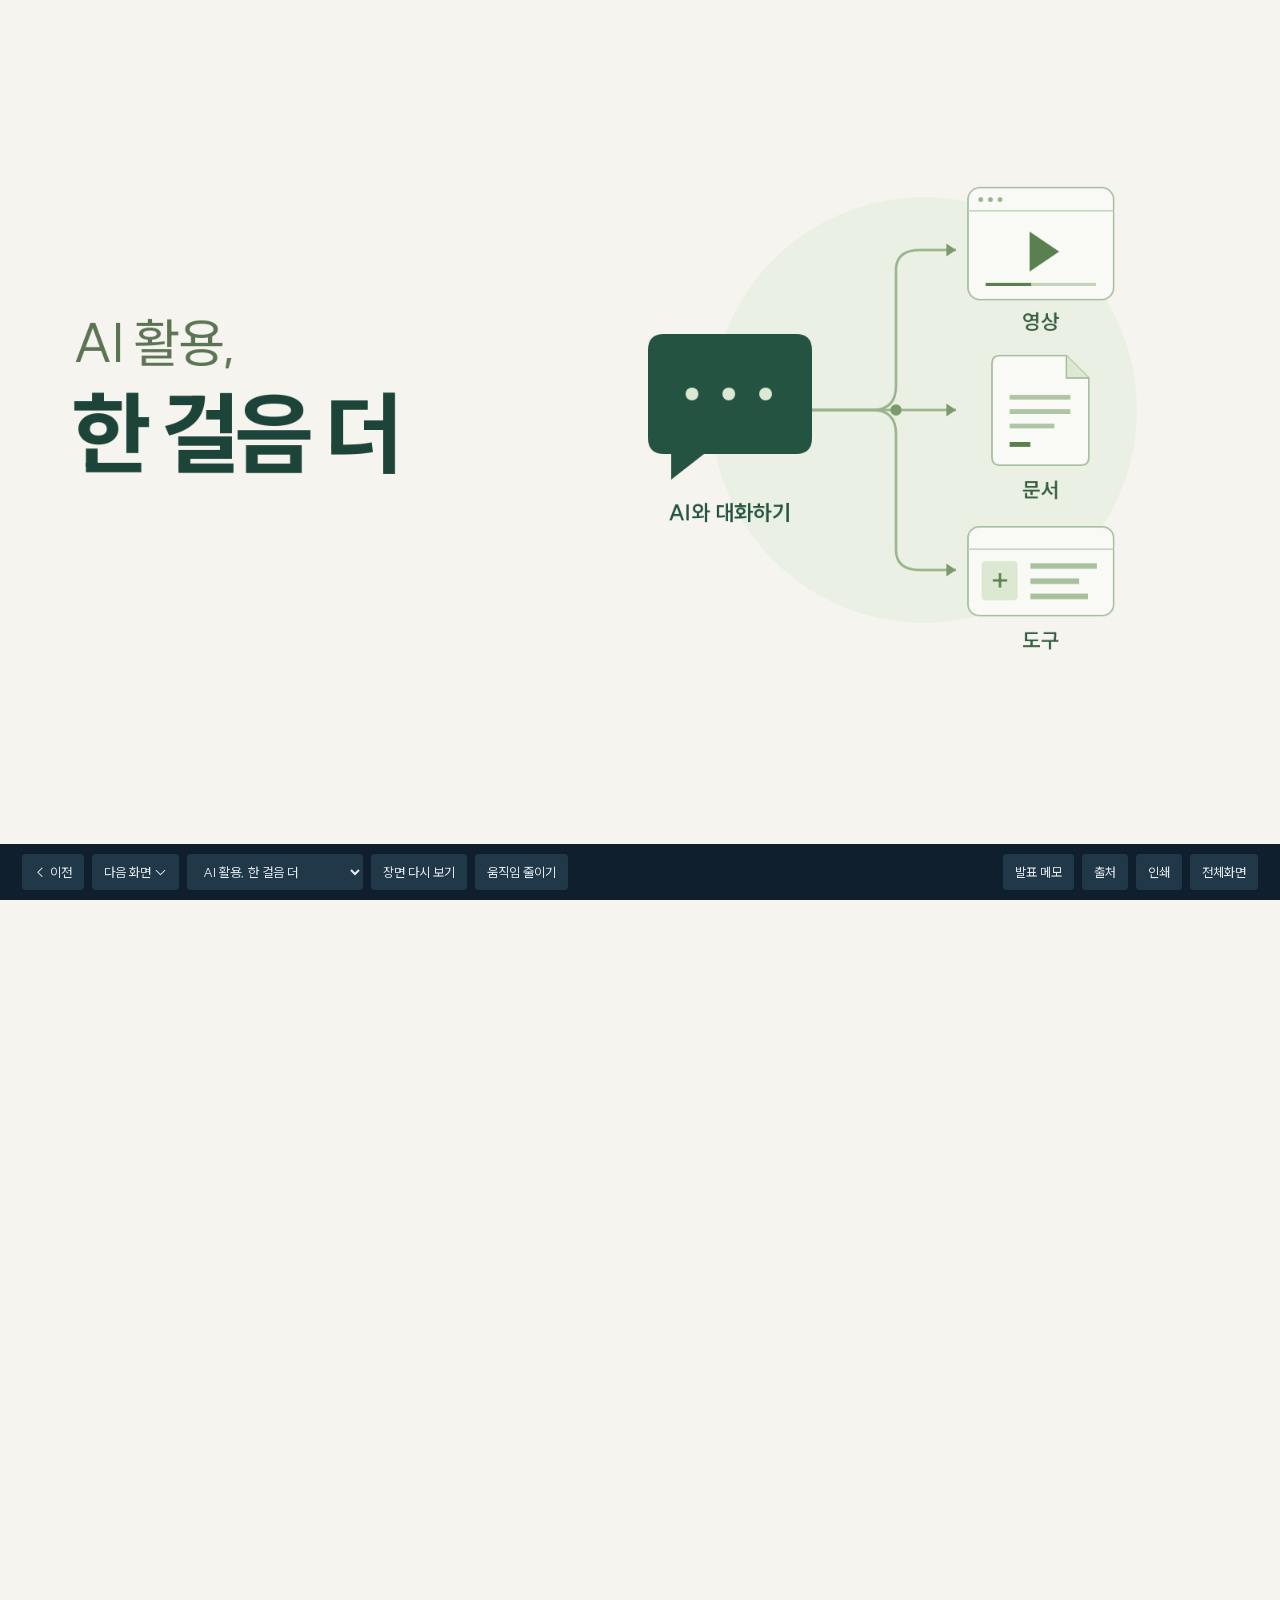
==== commit cbed78f5: "Deck review fixes: slide 6 video label, Korean line breaks, text contrast, Gmail mock - Slide 6: 동영상" ====
--- a/index.html
+++ b/index.html
@@ -1,6 +1,6 @@
 <!DOCTYPE html>
 
-<html lang="ko"><head><meta charset="utf-8"/><meta content="width=device-width,initial-scale=1" name="viewport"/><title>AI 활용, 한 걸음 더</title><link href="deck.css?v=20261029-scroll" rel="stylesheet"/><link href="scroll.css?v=request-sketch" rel="stylesheet"/></head><body><main id="viewport"><section aria-label="AI 활용, 한 걸음 더" class="slide navy clean-cover" data-motion="0" id="s1"><div class="cover-title"><h1><span>AI 활용,</span><br/>한 걸음 더</h1></div><div class="cover-expansion"><svg aria-label="AI와의 대화가 영상, 문서, 도구 만들기로 확장되는 모습" role="img" viewbox="0 0 800 640" xmlns="http://www.w3.org/2000/svg">
+<html lang="ko"><head><meta charset="utf-8"/><meta content="width=device-width,initial-scale=1" name="viewport"/><title>AI 활용, 한 걸음 더</title><link href="deck.css?v=20261103-review3" rel="stylesheet"/><link href="scroll.css?v=20261103-review3" rel="stylesheet"/></head><body><main id="viewport"><section aria-label="AI 활용, 한 걸음 더" class="slide navy clean-cover" data-motion="0" id="s1"><div class="cover-title"><h1><span>AI 활용,</span><br/>한 걸음 더</h1></div><div class="cover-expansion"><svg aria-label="AI와의 대화가 영상, 문서, 도구 만들기로 확장되는 모습" role="img" viewbox="0 0 800 640" xmlns="http://www.w3.org/2000/svg">
 <circle cx="425" cy="320" fill="#eaf0e3" r="266"></circle>
 <g fill="none" stroke="#99b28c" stroke-width="3"><path d="M285 320H360Q390 320 390 290V145Q390 120 420 120H465"></path><path d="M285 320H465"></path><path d="M285 320H360Q390 320 390 350V495Q390 520 420 520H465"></path></g>
 <g fill="#799b6c"><circle cx="390" cy="320" r="7"></circle><path d="m453 112 12 8-12 8zM453 312l12 8-12 8zM453 512l12 8-12 8z"></path></g>
@@ -14,12 +14,12 @@
 <div class="news-pool"><article><span>iM뱅크</span><b>은행 관련 기사</b><i></i><i></i></article><article><span>금융권 동향</span><b>오늘의 주요 소식</b><i></i><i></i></article><article><span>정책 · 규제</span><b>확인할 변화</b><i></i><i></i></article></div>
 <div class="briefing-engine"><span>아침마다 기사를 찾아보는데…</span><strong>어차피 매일<br/>찾아볼 거라면,<br/>메일로 받자.</strong><div class="engine-line"></div></div>
 <div class="briefing-summary"><span>오늘의 핵심</span><h3>iM뱅크 소식<br/>금융권 동향<br/>기사별 출처</h3><p>분류해서 한 통으로</p></div>
-<div class="gmail-delivery"><div class="gmail-heading"><b><span style="color:#4285f4">M</span> Gmail</b><span>받은편지함</span></div><div class="briefing-window"><img alt="실제로 받은 아침 뉴스 메일: iM뱅크와 금융권 동향, 핵심 요약과 기사 출처" src="assets/morning-briefing.png"/></div></div>
+<div class="gmail-delivery"><div class="gmail-heading"><b><span style="color:#4285f4">M</span> Gmail</b><span>뉴스브리핑</span></div><div class="briefing-window gm-thread" role="img" aria-label="Gmail로 받은 아침 뉴스 메일: 제목 [iM뱅크] 아침 브리핑 2026.11.02, 보낸 사람 iM뱅크 뉴스봇, iM뱅크 소식과 오늘의 핵심 요약"><div class="gm-subject">[iM뱅크] 아침 브리핑 | 2026.11.02<span class="gm-label">뉴스브리핑</span></div><div class="gm-from"><span class="gm-avatar">iM</span><div><b>iM뱅크 뉴스봇</b><small>나에게</small></div><time>2026. 11. 2. 오전 8:07</time></div><div class="gm-mail"><p class="gm-kicker">MORNING BRIEFING</p><p class="gm-date">2026년 11월 2일 (Mon)</p><p class="gm-meta">기준 2026-11-02 08:05 · 최근 24시간 · iM뱅크 3건 · 금융권 14건</p><hr class="gm-rule"/><span class="gm-chip">iM뱅크</span><p class="gm-section">iM뱅크</p><p class="gm-meta">iM뱅크(구 대구은행) 자사 관련 보도 · 이슈 3건</p><div class="gm-today"><p>TODAY · 오늘의 핵심</p><ul><li>iM뱅크장, 불법 사금융 예방 캠페인 동참</li><li>장학재단, 지역 고교생 대상 해외 탐방</li><li>청소년 안전 숏폼 공모전 시상으로 사회 공헌</li></ul></div><p class="gm-tags"><span>기타</span><span class="new">NEW</span>#1</p><p class="gm-title">은행장 불법사금융 예방 캠페인</p><p class="gm-meta">경북일보 · 11/01 16:40 · 관련 3건 / 3개 매체</p></div></div></div>
 <div class="briefing-statement"><span class="briefing-label">뉴스를 모읍니다</span><b class="briefing-caption">매번 검색하던 일을</b></div>
-<div aria-hidden="true" class="beat-dots"><i></i><i></i><i></i></div></div></section><section aria-label="급여노트 만들기" class="slide app-story compact-content dual-screen-slide" data-motion="4" id="s5"><header class="content-heading"><h2>급여노트</h2><p>월마다 수입이 다른데, 얼마나 더 저축할 수 있을까?</p></header><div aria-label="급여노트 화면 선택" class="device-tabs" role="group"><button class="selected" data-screen="home">기록 · 실수령액</button><button data-screen="fixed">고정비</button><button data-screen="portfolio">포트폴리오</button><span id="app-caption">한 달의 기록과 실수령액 확인</span></div><div class="device-pair"><figure class="mobile-demo"><figcaption>휴대폰</figcaption><div class="mobile-frame"><img alt="급여노트 휴대폰 화면" id="app-screen" src="assets/payroll-home.png"/></div></figure><figure class="desktop-demo"><figcaption>PC</figcaption><div class="desktop-frame"><div class="desktop-toolbar"><i></i><i></i><i></i><span>급여노트</span></div><img alt="급여노트 PC 화면" id="app-desktop-screen" src="assets/payroll-desktop-home.png"/></div></figure></div><div class="payroll-motive"><div class="income-picture"><span>월마다 다른 수입</span><div class="income-bars"><i style="height:130px"></i><i style="height:220px"></i><i style="height:170px"></i><i style="height:285px"></i><i style="height:200px"></i></div><div class="fixed-line"><span>매달 나가는 고정비</span></div></div><div class="motive-question"><span>제가 궁금했던 건</span><h3>많이 번 달에는<br/>얼마를 더<br/>저축할 수 있을까?</h3><p>수입과 고정비, 자산을<br/>한곳에서 보고 싶었습니다.</p></div></div></section><section aria-label="제가 만든 콘텐츠" class="slide story-scene" data-motion="gallery" id="s6"><header><h2>전하고 싶은 내용은 콘텐츠로</h2></header><div class="content-icons"><figure><svg aria-hidden="true" fill="none" stroke="currentColor" stroke-linecap="round" stroke-linejoin="round" stroke-width="3.5" viewbox="0 0 96 88"><path d="M12 13h72M16 14v44h64V14M48 58v12m-14 8 14-8 14 8"></path><path d="M28 45V34m12 11V28m12 17V37" stroke="#709b77"></path></svg><figcaption><b>발표자료</b><span>지금 보고 계신 수업 자료</span></figcaption></figure><figure><svg aria-hidden="true" fill="none" stroke="currentColor" stroke-linecap="round" stroke-linejoin="round" stroke-width="3.5" viewbox="0 0 96 88"><rect height="58" rx="6" width="76" x="10" y="15"></rect><path d="M10 30h76m-64-8h2m6 0h2"></path><path d="M23 42h19v18H23zm29 0h19m-19 10h15" stroke="#709b77"></path></svg><figcaption><b>홈페이지</b><span>수업 후 공유할 설치 안내</span></figcaption></figure><figure><svg aria-hidden="true" fill="none" stroke="currentColor" stroke-linecap="round" stroke-linejoin="round" stroke-width="3.5" viewbox="0 0 96 88"><rect height="51" rx="6" width="76" x="10" y="19"></rect><path d="m40 32 21 13-21 13z" fill="#42745b" stroke="none"></path><path d="M20 13h56" stroke="#709b77"></path></svg><figcaption><b>영상</b><span>제가 만든 외환길잡이</span></figcaption></figure></div></section><section aria-label="ChatGPT에서 Codex로" class="slide story-scene workspace-scene" data-motion="6" id="s7"><header><h2>채팅에서 내 파일을 다루는 작업으로</h2></header><div class="product-routes"><div><img alt="" src="assets/openai.svg"/><strong>ChatGPT</strong><i>→</i><b>Codex</b></div><div><img alt="" src="assets/claude.svg"/><strong>Claude</strong><i>→</i><b>Claude Code</b></div></div><div class="edit-compare"><article><small>휴대폰에서 ChatGPT에 묻기</small><h3>“오늘 은행 뉴스 세 개만 골라줘.”</h3><div class="edit-chat">오늘 읽을 기사와 요약을<br/>대화창에서 바로 봅니다.</div><p>그날 궁금한 걸 물을 때는 이걸로 충분해요.</p></article><article class="work-destination"><small>컴퓨터에서 Codex로 만들기</small><h3>“내일부터는 아침마다 메일로 보내줘.”</h3><div class="edit-proof"><img alt="매일 아침 Gmail로 받는 뉴스 브리핑" src="assets/morning-briefing.png" style="object-fit:cover;object-position:top"/></div><p>Codex가 내 폴더에 뉴스를 모아 메일로 보내는 프로그램을 만듭니다. 아침마다 실행되도록 설정해 두면 Gmail에 이렇게 도착해요.</p></article></div><div class="agent-workflow tool-pair"><b>오늘 배울 스킬도 컴퓨터에서 Codex를 열어 사용합니다.</b></div></section><section aria-label="앱 설치 안내" class="slide story-scene app-install-scene" data-motion="setup" id="s8"><header><h2>앱을 설치했다면, 작업할 폴더를 열어 보세요.</h2></header><p class="app-first-lead">설치 안내에서 사용할 앱 하나를 골라 ‘받기’를 누르고 로그인하세요.</p><div class="app-first-pair"><figure><figcaption>ChatGPT에서 Codex 열기</figcaption><img alt="설치 사이트의 예시 화면. 왼쪽 위 ChatGPT 메뉴에 있는 Codex 항목" src="assets/setup-open-codex.png"/><p>왼쪽 위 <b>ChatGPT → Codex</b>를 누른 뒤<br/>작업할 폴더를 고릅니다.</p></figure><figure><figcaption>Claude에서 Code 열기</figcaption><img alt="설치 사이트의 예시 화면. 사이드바 위쪽 오른쪽 끝의 Code 아이콘" src="assets/setup-open-claude.png"/><p>왼쪽 위 <b>&lt;/&gt; Code</b>를 누른 뒤, 입력창 아래<br/><b>Local → Open folder…</b>에서 폴더를 고릅니다.</p></figure></div><div class="setup-paste">첫 요청　“이 폴더에 뭐가 있어?”</div></section><section aria-label="스킬이란" class="slide compact-content skill-explanation" data-motion="7" id="s9"><header class="content-heading"><h2>스킬이란?</h2><p>AI가 필요할 때 꺼내 쓰는 ‘작업 설명서 묶음’</p></header><div class="skill-main"><div class="skill-folder"><div class="folder-tab">SKILL</div><h3>이런 일을 할 때는,<br/>이 방법으로.</h3><div class="folder-sheet"><span>작업 순서</span><b>무엇부터, 어떻게 할지</b></div><div class="folder-sheet"><span>예시 · 기준</span><b>어떤 결과를 만들지</b></div><div class="folder-sheet"><span>필요한 도구</span><b>자료 · 스크립트 등</b></div></div><div class="skill-how"><div class="skill-analogy"><span>스마트폰에 앱을 더하듯</span><h3>AI의 작업 환경에<br/>전문 작업법을 더합니다.</h3><p>매번 긴 작업 지침을 붙여넣는 대신,<br/>저장해 둔 묶음을 필요할 때 참고하게 합니다.</p></div><div class="skill-invocation"><span>요청</span><p>“설치된 <b>영상 제작 스킬</b>을 사용해서 만들어줘.”</p></div><div class="skill-reading"><span>요청에 맞는 스킬 확인</span><b>→</b><span>지침·자료 참고</span><b>→</b><span>작업 진행</span></div></div></div><p class="footnote">스킬을 지원하는 환경에 추가해 사용합니다. 이름만 입력한다고 설치되거나 AI 모델 자체가 새로 학습되는 것은 아닙니다.</p><div class="phone-metaphor"><div aria-label="스마트폰 홈 화면에 지도 앱이 추가된 모습" class="phone-object"><div class="phone-speaker"></div><div class="phone-apps"><i>☎</i><i>▤</i><i>◷</i><i class="added-map">⌖</i></div><b>지도 앱</b><div class="phone-home"></div></div><div class="phone-meaning"><p>스마트폰에 누군가 만든 <strong>앱</strong>을 설치하듯,</p><p>우리는 GitHub에서 누군가 만든 <strong>스킬</strong>을<br/>가져와 AI 작업에 쓸 수 있어요.</p><span>예를 들어, 지도 앱을 열어 길을 찾듯<br/>글쓰기 스킬을 불러 대본을 다듬어요.</span></div></div></section><section aria-label="영상에 쓴 스킬" class="slide story-scene skills-scene" data-motion="8" id="s10"><header><h2>만드는 일에 맞춰, 스킬도 골라 씁니다.</h2></header><div class="skills-four"><article><small>영상 만들기</small><h3>HyperFrames</h3><figure class="skill-preview"><svg aria-label="시간에 따라 동전이 이동하는 세 장면" viewbox="0 0 180 108"><g fill="#fff" stroke="#9db6a2" stroke-width="2"><rect height="49" rx="5" width="51" x="3" y="23"></rect><rect height="49" rx="5" width="51" x="64" y="23"></rect><rect height="49" rx="5" width="51" x="125" y="23"></rect></g><g fill="#b58b47"><circle cx="16" cy="54" r="8"></circle><circle cx="89" cy="47" r="8"></circle><circle cx="161" cy="39" r="8"></circle></g><path d="M8 85H170m-7-5 7 5-7 5" fill="none" stroke="#547b64" stroke-width="3"></path></svg></figure><p>움직이는 장면에 자막과 소리를 맞춥니다.</p><blockquote>“주식과 돈이 오가는 모습을 보여줘.”</blockquote></article><article><small>화면 디자인</small><h3>UI UX Pro Max · Taste Skill</h3><figure class="skill-preview"><svg aria-label="작게 쓰인 숫자를 크게 강조한 화면" viewbox="0 0 180 108"><g fill="#fff" stroke="#a7bdab"><rect height="72" rx="6" width="73" x="1" y="18"></rect><rect height="72" rx="6" width="78" x="100" y="18"></rect></g><path d="M12 34h49m-49 16h43m-43 16h47" stroke="#b1c3b4" stroke-width="4"></path><text font-size="18" x="80" y="60">›</text><text font-size="12" x="108" y="44">실수령액</text><text font-size="20" font-weight="bold" x="107" y="69">980만</text></svg></figure><p>화면 배치와 글자 크기, 색을 다듬습니다.</p><blockquote>“제일 중요한 숫자가 먼저 보이게 해줘.”</blockquote></article><article><small>한국어 글쓰기</small><h3>im-not-ai</h3><figure class="skill-preview"><div aria-label="문장 수정 예시"><del>활용이 가능합니다.</del><strong>쓸 수 있어요.</strong></div></figure><p>딱딱한 표현과 번역투를 자연스럽게 바꿉니다.</p><blockquote>“이 대본을 내가 말하듯 고쳐줘.”</blockquote></article><article><small>프롬프트 쓰기</small><h3>Prompt Master</h3><figure class="skill-preview"><div aria-label="구체적인 요청 예시"><small>영상 만들어줘</small><strong>고등학생도 이해할<br/>2분 설명 영상</strong></div></figure><p>대상과 분량을 확인해 사용할 AI에 맞는 요청문을 씁니다.</p><blockquote>“영상 만들어줘”를 어떻게 부탁하면 좋을까?</blockquote></article></div></section><section aria-label="스킬 설치 따라 하기" class="slide story-scene skill-install-guide" data-motion="setup" id="s11"><header><h2>카톡으로 받은 링크, 이렇게 보세요.</h2></header><div class="setup-shots"><figure><figcaption><b>①</b> 첫 화면에서 ‘스킬 설치’ 누르기</figcaption><img alt="설치 안내 첫 화면 오른쪽 위에 표시한 스킬 설치 메뉴" src="assets/setup-start.png"/></figure><figure><figcaption><b>②</b> 원하는 스킬에서 ‘설치 요청 복사’</figcaption><img alt="HyperFrames 항목에 표시한 설치 요청 복사 버튼" src="assets/setup-copy.png"/></figure></div><div class="setup-paste"><b>③</b> 컴퓨터에서 Codex나 Claude Code를 열고, 입력창에 붙여넣어 보내세요.</div></section><section aria-label="영상으로 만들 주제" class="slide compact-content" data-motion="9" id="s12"><header class="content-heading"><h2>지점장님 수업을 설명 영상으로</h2><p>지난 수업에서 소개된 커버드콜 ETF</p></header><div class="context-layout"><div><span class="mini-label">이번 영상을 만든 이유</span><p class="context-quote">“배웠던 구조를<br/>눈으로 이해할 수 있게<br/>만들어보면 어떨까?”</p><p class="lead">그 질문에서 출발해 커버드콜의 구조를 설명하는 영상을 AI와 함께 만들었습니다.</p></div><img alt="커버드콜 구조를 설명하는 영상" src="assets/video-after.png"/></div><p class="footnote">특정 ETF 상품 소개가 아닌, 커버드콜 구조를 설명하는 교육용 영상입니다.</p></section><section aria-label="첫 요청" class="slide prompt-composer-slide compact-content" data-motion="10" id="s13"><header class="content-heading"><h2>첫 요청 프롬프트</h2><p>스킬 · 설명 수준 · 순서 · 받을 결과</p></header><div class="prompt-demo"><div class="prompt-window"><div class="prompt-window-bar"><span class="app-dot"></span><b>AI에게 작업 요청하기</b><span class="example-badge">입력 예시</span></div><div class="prompt-document"><div class="prompt-paragraph"><span class="prompt-pin">1</span><p>설치된 <mark>HyperFrames 스킬</mark>로 설명 영상을 만들어줘.<br/>디자인은 UI UX Pro Max, 문구는 im-not-ai 지침으로 다듬어줘.</p><small>사용할 수 없는 스킬이 있으면 먼저 알려줘.</small></div><div class="prompt-paragraph"><span class="prompt-pin">2</span><p>커버드콜을 <mark>고등학생도 이해할 수 있는 수준</mark>으로 설명해줘. 영상은 2~3분이면 돼.</p></div><div class="prompt-paragraph"><span class="prompt-pin">3</span><p>콜옵션 → 커버드콜 → 상승·횡보·하락 → ETF 분배금<br/>순서로 설명해줘.</p></div><div class="prompt-paragraph"><span class="prompt-pin">4</span><p>먼저 <mark>대본과 장면 구성</mark>을 보여줘.</p></div></div><div class="prompt-compose-bottom"><span class="attach-symbol">＋</span><span>필요하면 참고 자료도 함께 전달</span><span aria-hidden="true" class="send-symbol">↑</span></div></div><div class="prompt-annotations"><div><span>1</span><section><b>어떤 방법으로?</b><p>사용할 스킬 지정</p></section></div><div><span>2</span><section><b>얼마나 쉽게, 얼마나 길게?</b><p>설명 수준과 분량</p></section></div><div><span>3</span><section><b>어떤 순서로?</b><p>설명의 흐름</p></section></div><div><span>4</span><section><b>무엇부터 받을까?</b><p>대본·구성부터 검토</p></section></div></div></div><p class="footnote">스킬이 준비된 작업 환경에서 사용하는 재구성 예시입니다. 이름만 적는다고 자동 설치되지는 않습니다.</p></section><section aria-label="디자인 요청" class="slide prompt-story design-request-slide compact-content" data-motion="12" id="s14"><header class="content-heading"><h2>디자인을 요청하는 법</h2><p>무엇을 어떻게 보여줄지 구체적으로</p></header><div class="design-request"><div><article class="request-sketch"><svg aria-hidden="true" fill="none" stroke="currentColor" stroke-linecap="round" stroke-linejoin="round" stroke-width="2.7" viewbox="0 0 120 50"><circle cx="17" cy="20" r="6"></circle><path d="M6 41q0-23 22-7v7M39 18h42l-6-5m6 5-6 5M80 35H39l6-5m-6 5 6 5"></path><circle cx="101" cy="20" r="6"></circle><path d="M90 41q0-23 22-7v7"></path></svg><div><h3>거래</h3><span>누가 누구에게 무엇을 주는지 보여줘.</span></div></article><article class="request-sketch"><svg aria-hidden="true" fill="none" stroke="currentColor" stroke-linecap="round" stroke-linejoin="round" stroke-width="2.7" viewbox="0 0 120 50"><path d="M8 5v39h102M10 33h96" stroke-dasharray="3 4"></path><path d="m13 35 26-5 22-8 39-14"></path><circle cx="100" cy="8" fill="currentColor" r="3"></circle></svg><div><h3>가격 비교</h3><span>두 가격을 그래프로 비교해줘.</span></div></article><article class="request-sketch"><svg aria-hidden="true" fill="none" stroke="currentColor" stroke-linecap="round" stroke-linejoin="round" stroke-width="2.7" viewbox="0 0 120 50"><circle cx="13" cy="25" r="9"></circle><path d="M26 25h19l-5-4m5 4-5 4"></path><rect height="22" rx="3" width="31" x="48" y="14"></rect><text fill="currentColor" font-size="11" stroke="none" x="52" y="29">ETF</text><path d="M83 25h15l-4-4m4 4-4 4"></path><rect height="16" rx="2" width="16" x="101" y="17"></rect></svg><div><h3>분배금</h3><span>돈이 ETF를 거쳐 계좌에 닿게 해줘.</span></div></article></div><figure><img alt="약속한 매도가격과 손익을 비교하는 실제 영상 화면" src="assets/video-after.png"/><figcaption><small>초안을 보고 실제로 한 요청</small><strong>“문구를 아래로 옮기지 말고,<br/>옆에 두되 겹치지만 않게 해줘.”</strong></figcaption></figure></div><p class="footnote">실제로는 참고 영상을 제공했습니다. 위 문장은 그 디자인 요구를 말로 풀어 쓴 예시입니다.</p></section><section aria-label="실제로 고친 부분" class="slide visual-revision compact-content" data-motion="13" id="s15"><header class="content-heading"><h2>초안 → 수정 결과</h2><p>왜 8만 원인지, 계산이 보이도록</p></header><div class="revision-pair"><figure><figcaption><span>처음 초안</span>인물은 크게, 계산은 한 줄로</figcaption><div class="revision-crop"><img alt="수정 전: 큰 인물 아래 작은 계산 문구와 총 8만 원" src="assets/payoff-before.png"/></div></figure><div class="revision-direction">→</div><figure><figcaption><span>수정 결과</span>5만 원 + 3만 원 = 8만 원</figcaption><div class="revision-crop"><img alt="수정 후: 작은 인물, 주식 차익과 프리미엄을 분리한 계산 과정" src="assets/payoff-after.png"/></div></figure></div><div class="revision-takeaway"><span>수정 요청</span><p>“8만 원이 어디서 나온 건지 한눈에 안 보여. 주식을 팔아 번 5만 원과 옵션을 팔고 받은 3만 원을 두 줄로 보여줘.”</p></div></section><section aria-label="자막과 음성" class="slide story-scene" data-motion="captions" id="s16"><header><h2>목소리에 맞춰 자막을 붙였습니다.</h2></header><div class="caption-example"><h3>대본 한 문장을 ElevenLabs로 읽히고,</h3><blockquote>“민지는 주식을 백만 원에 샀습니다.”</blockquote><h3>같은 문장이 들리는 동안 화면에 띄웠습니다.</h3><div class="caption-track"><span>9.74초</span><b>민지는 주식을 백만 원에 샀습니다.</b><span>12.56초</span></div><p>다음 문장은 12.66초부터　“준호는 앞으로 더 오를 거라고 생각합니다.”</p></div></section><section aria-label="완성 영상" class="slide film-slide" data-motion="11" id="s17"><video id="story" playsinline="" poster="assets/video-after.png" preload="metadata" src="assets/covered-call.mp4"></video><img alt="커버드콜 설명 영상" class="film-print" src="assets/video-after.png"/><div class="film-top">금융 지식 → 설명 영상 · 장면 제작 + ElevenLabs 음성</div><div class="film-controls"><button class="btn" id="play-film">▶ 영상 재생</button><button class="btn light" id="restart-film">처음부터</button><a class="btn light" href="assets/covered-call.mp4" target="_blank">영상 따로 열기 ↗</a><span class="time" id="film-time">00:00 / 02:23</span></div></section><section aria-label="그럴듯한 답과 사실" class="slide compact-content sejong-hall" data-motion="16" id="s18"><header class="content-heading"><h2>할루시네이션</h2><p>세종대왕의 맥북프로 던짐 사건 · 2023</p></header><div class="sejong-question"><span>질문</span><p>“<mark>조선왕조실록에 기록된</mark> 세종대왕의 맥북프로 던짐 사건에 대해 알려줘.”</p></div><div class="sejong-flow"><div class="false-answer"><p>“세종대왕의 맥북프로 던짐 사건은<br/><mark>조선왕조실록에 기록된 일화로,</mark><br/>… 맥북프로와 함께 그를 방으로 던진 사건입니다.”</p></div><div class="answer-diagnosis"><span class="flow-label">황당한 사건보다 더 중요한 점</span><h3>없는 사건에<br/>‘출처’까지 붙였습니다.</h3><p>질문에 적힌 ‘실록에 기록됐다’는<br/>전제를 그대로 받아들인 답변입니다.</p></div></div><div class="probability-explain"><b>‘이어질 법한 말’의 확률과 ‘사실일 확률’은 다릅니다.</b><p>AI는 문맥을 바탕으로 다음 표현을 예측합니다. 그럴듯함이 사실을 보장하지는 않습니다.</p></div><div class="sejong-bottom"><div class="bank-hall-reveal"><b>없는 상품 조건 · 존재하지 않는 세법 조항</b><p>그럴듯한 설명일수록 원문과 근거를 확인해야 합니다.</p></div></div><a class="case-source" href="https://v.daum.net/v/GYi2fL1iUj" target="_blank">한국일보 · 2023.02.23 · 당시 답변 발췌</a></section><section aria-label="결과 확인하기" class="slide compact-content result-validation" data-motion="17" id="s19"><header class="content-heading"><h2>만든 결과를 직접 확인합니다</h2><p>영상도 · 앱도 · 교육 도구도</p></header><div class="validation-list"><article><div class="validation-result"><span>01</span><div><h3>커버드콜 설명 영상</h3><p>개념을 눈으로 이해하는 자료</p></div></div><div class="validation-check"><h3>설명이 맞고, 이해가 되는가?</h3><p>개념과 계산 확인 · 처음 보는 사람의 이해 확인</p></div></article><article><div class="validation-result"><span>02</span><div><h3>급여노트 앱</h3><p>기록하고 계산하는 도구</p></div></div><div class="validation-check"><h3>계산과 기능이 제대로 동작하는가?</h3><p>실수령액 검산 · 입력·저장·조회 직접 테스트</p></div></article><article><div class="validation-result"><span>03</span><div><h3>신입행원 교육 도구</h3><p>상황을 연습하고 해설을 보는 도구</p></div></div><div class="validation-check"><h3>정답과 해설에 근거가 있는가?</h3><p>원문 대조 · 현재 기준과 적용 조건 확인</p></div></article></div><div class="validation-bottom"><b>AI에게 검산과 테스트도 요청할 수 있습니다.</b><p>그 결과를 원문·계산·실제 동작과 맞춰봅니다.</p></div></section><section aria-label="AX 챌린지의 출발점" class="slide compact-content ax-questions" data-motion="14" id="s20"><header class="content-heading"><h2>시작은, 우리가 느낀 불편이었습니다</h2><p>AX 챌린지 사례</p></header><div class="ax-question-labels"><span>현장에서 떠올린 질문</span><span>도구의 아이디어로</span></div><div class="ax-question-rows"><div class="ax-question-row"><p>“밖으로 나가는 기업대출, 다시 데려올 방법은 없을까?”</p><span>→</span><h3>RORWA 섭외 레이더</h3></div><div class="ax-question-row"><p>“어음교환 전에 미리 검수하면 어떨까?”</p><span>→</span><h3>어음교환 및 보관어음 사전 검수 시스템</h3></div><div class="ax-question-row"><p>“말로 물으면 SQL로 바꿔주는 프로그램이 있다면?”</p><span>→</span><h3>iM QueryCraft · iM GOATQuery</h3></div><div class="ax-question-row"><p>“신입행원 교육, 비용은 줄이고 더 효과적으로 할 수 없을까?”</p><span>→</span><h3>iM 튜터</h3></div><div class="ax-question-row"><p>“세일즈할 때 이런 보조도구가 있으면 좋겠는데.”</p><span>→</span><h3>iM 세일즈메이트</h3></div></div><div class="ax-question-end"><b>“이런 게 있으면 좋겠는데.”</b><p>생각했던 도구를 직접 만들고 고쳐볼 수 있습니다.</p></div></section><section aria-label="불편함을 도구로" class="slide compact-content idea-prompt-slide" data-motion="15" id="s21"><header class="content-heading"><h2>불편한 점을, 이렇게 말해보세요</h2><p>아이디어를 첫 요청으로</p></header><div class="idea-to-prompt"><div class="idea-brief"><div><span>01 · 불편</span><h3>같은 질문을<br/>반복해서 설명한다</h3></div><div><span>02 · 사용자</span><h3>업무를 처음 배우는<br/>신입행원</h3></div><div><span>03 · 원하는 변화</span><h3>상황별로 연습하고<br/>답과 해설을 확인한다</h3></div><div><span>04 · 첫 결과물</span><h3>연습문제 3개와<br/>화면 초안</h3></div></div><div class="idea-prompt-arrow">→</div><div class="idea-chat"><div class="prompt-window-bar"><span class="app-dot"></span><b>AI에게 요청하기</b></div><div class="idea-chat-copy"><p>신입행원에게 같은 내용을 반복해서<br/>설명하는 일이 많아.</p><p>신입행원이 업무 상황을 연습하는<br/><mark>교육 도구</mark>를 만들고 싶어.</p><p><mark>가상의 상황</mark>을 제시하고,<br/>답을 고르면 <mark>해설을 보여주는 방식</mark>이야.</p><p>먼저 <mark>연습문제 3개와 화면 초안</mark>을 만들어줘.</p></div><div class="prompt-compose-bottom"><span class="attach-symbol">＋</span><span>메시지</span><span aria-hidden="true" class="send-symbol">↑</span></div></div></div><div class="idea-prompt-close"><b>작은 초안을 먼저 보고 구체적으로 고칩니다.</b><span>해설의 근거까지 확인하며 고칩니다.</span></div></section><section aria-label="iM GPT가 발전한다면" class="slide compact-content internal-making" data-motion="18" id="s22"><header class="content-heading"><h2>iM GPT가 계속 발전한다면?</h2><p>공개된 지식에서, 우리 은행의 업무 기준으로</p></header><p class="internal-lead">내부 자료를, <b>직원이 쓰기 편한 형태</b>로 바꿀 수 있다면.</p><div class="internal-examples"><article><span class="internal-source">내부 매뉴얼 · 업무 절차</span><h3>업무 교육 영상</h3><div class="internal-visual training-visual"><div class="training-screen"><span class="training-play">▶</span><div><i></i><i></i><i></i></div></div><span>절차를 눈으로 따라가기</span></div><p>커버드콜을 영상으로 풀었듯,<br/>복잡한 업무도 쉽게 설명합니다.</p></article><article><span class="internal-source">새 공문 + 기존 매뉴얼</span><h3>변경사항 비교 도구</h3><div class="internal-visual change-visual"><div><span>기존 기준</span><i></i><i></i><i></i></div><b>→</b><div><span>바뀐 기준</span><i></i><i class="changed"></i><i></i></div></div><p>무엇이 바뀌었고 창구에서<br/>어떻게 다르게 처리할지 보여줍니다.</p></article><article><span class="internal-source">조건별 내부 처리 기준</span><h3>단계별 업무 안내 화면</h3><div class="internal-visual guide-visual"><span>상황 선택</span><b>↓</b><div><span>확인사항</span><span>필요 서류</span></div><b>↓</b><span>다음 절차</span></div><p>상속 업무처럼 조건이 복잡해도,<br/>상황에 맞는 순서로 따라갑니다.</p></article></div><div class="internal-close"><b>“우리 업무에서는 이런 화면이 필요해.”</b><p>어떤 기능이 필요한지는 그 일을 해본 사람이 잘 압니다.</p></div><p class="footnote">제작 기능과 허용된 자료 접근이 갖춰진 경우의 활용 아이디어입니다. 실제 적용에는 은행의 검토·승인이 필요합니다.</p></section><section aria-label="지금 써보는 이유" class="slide compact-content experience-close" data-motion="19" id="s23">
+<div aria-hidden="true" class="beat-dots"><i></i><i></i><i></i></div></div></section><section aria-label="급여노트 만들기" class="slide app-story compact-content dual-screen-slide" data-motion="4" id="s5"><header class="content-heading"><h2>급여노트</h2><p>월마다 수입이 다른데, 얼마나 더 저축할 수 있을까?</p></header><div aria-label="급여노트 화면 선택" class="device-tabs" role="group"><button class="selected" data-screen="home">기록 · 실수령액</button><button data-screen="fixed">고정비</button><button data-screen="portfolio">포트폴리오</button><span id="app-caption">한 달의 기록과 실수령액 확인</span></div><div class="device-pair"><figure class="mobile-demo"><figcaption>휴대폰</figcaption><div class="mobile-frame"><img alt="급여노트 휴대폰 화면" id="app-screen" src="assets/payroll-home.png"/></div></figure><figure class="desktop-demo"><figcaption>PC</figcaption><div class="desktop-frame"><div class="desktop-toolbar"><i></i><i></i><i></i><span>급여노트</span></div><img alt="급여노트 PC 화면" id="app-desktop-screen" src="assets/payroll-desktop-home.png"/></div></figure></div><div class="payroll-motive"><div class="income-picture"><span>월마다 다른 수입</span><div class="income-bars"><i style="height:130px"></i><i style="height:220px"></i><i style="height:170px"></i><i style="height:285px"></i><i style="height:200px"></i></div><div class="fixed-line"><span>매달 나가는 고정비</span></div></div><div class="motive-question"><span>제가 궁금했던 건</span><h3>많이 번 달에는<br/>얼마를 더<br/>저축할 수 있을까?</h3><p>수입과 고정비, 자산을<br/>한곳에서 보고 싶었습니다.</p></div></div></section><section aria-label="제가 만든 콘텐츠" class="slide story-scene" data-motion="gallery" id="s6"><header><h2>전하고 싶은 내용은 콘텐츠로</h2></header><div class="content-icons"><figure><svg aria-hidden="true" fill="none" stroke="currentColor" stroke-linecap="round" stroke-linejoin="round" stroke-width="3.5" viewbox="0 0 96 88"><path d="M12 13h72M16 14v44h64V14M48 58v12m-14 8 14-8 14 8"></path><path d="M28 45V34m12 11V28m12 17V37" stroke="#709b77"></path></svg><figcaption><b>발표자료</b><span>지금 보고 계신 수업 자료</span></figcaption></figure><figure><svg aria-hidden="true" fill="none" stroke="currentColor" stroke-linecap="round" stroke-linejoin="round" stroke-width="3.5" viewbox="0 0 96 88"><rect height="58" rx="6" width="76" x="10" y="15"></rect><path d="M10 30h76m-64-8h2m6 0h2"></path><path d="M23 42h19v18H23zm29 0h19m-19 10h15" stroke="#709b77"></path></svg><figcaption><b>홈페이지</b><span>수업 후 공유할 설치 안내</span></figcaption></figure><figure><svg aria-hidden="true" fill="none" stroke="currentColor" stroke-linecap="round" stroke-linejoin="round" stroke-width="3.5" viewbox="0 0 96 88"><rect height="51" rx="6" width="76" x="10" y="19"></rect><path d="m40 32 21 13-21 13z" fill="#42745b" stroke="none"></path><path d="M20 13h56" stroke="#709b77"></path></svg><figcaption><b>동영상</b><span>청년프론티어 활동</span></figcaption></figure></div></section><section aria-label="ChatGPT에서 Codex로" class="slide story-scene workspace-scene" data-motion="6" id="s7"><header><h2>채팅에서 내 파일을 다루는 작업으로</h2></header><div class="product-routes"><div><img alt="" src="assets/openai.svg"/><strong>ChatGPT</strong><i>→</i><b>Codex</b></div><div><img alt="" src="assets/claude.svg"/><strong>Claude</strong><i>→</i><b>Claude Code</b></div></div><div class="edit-compare"><article><small>휴대폰에서 ChatGPT에 묻기</small><h3>“오늘 은행 뉴스 세 개만 골라줘.”</h3><div class="edit-chat">오늘 읽을 기사와 요약을<br/>대화창에서 바로 봅니다.</div><p>그날 궁금한 걸 물을 때는 이걸로 충분해요.</p></article><article class="work-destination"><small>컴퓨터에서 Codex로 만들기</small><h3>“내일부터는 아침마다 메일로 보내줘.”</h3><div class="edit-proof"><img alt="매일 아침 Gmail로 받는 뉴스 브리핑" src="assets/morning-briefing.png" style="object-fit:cover;object-position:top"/></div><p>Codex가 내 폴더에 뉴스를 모아 메일로 보내는 프로그램을 만듭니다. 아침마다 실행되도록 설정해 두면 Gmail에 이렇게 도착해요.</p></article></div><div class="agent-workflow tool-pair"><b>오늘 배울 스킬도 컴퓨터에서 Codex를 열어 사용합니다.</b></div></section><section aria-label="앱 설치 안내" class="slide story-scene app-install-scene" data-motion="setup" id="s8"><header><h2>앱을 설치했다면, 작업할 폴더를 열어 보세요.</h2></header><p class="app-first-lead">설치 안내에서 사용할 앱 하나를 골라 ‘받기’를 누르고 로그인하세요.</p><div class="app-first-pair"><figure><figcaption>ChatGPT에서 Codex 열기</figcaption><img alt="설치 사이트의 예시 화면. 왼쪽 위 ChatGPT 메뉴에 있는 Codex 항목" src="assets/setup-open-codex.png"/><p>왼쪽 위 <b>ChatGPT → Codex</b>를 누른 뒤<br/>작업할 폴더를 고릅니다.</p></figure><figure><figcaption>Claude에서 Code 열기</figcaption><img alt="설치 사이트의 예시 화면. 사이드바 위쪽 오른쪽 끝의 Code 아이콘" src="assets/setup-open-claude.png"/><p>왼쪽 위 <b>&lt;/&gt; Code</b>를 누른 뒤, 입력창 아래<br/><b>Local → Open folder…</b>에서 폴더를 고릅니다.</p></figure></div><div class="setup-paste">첫 요청　“이 폴더에 뭐가 있어?”</div></section><section aria-label="스킬이란" class="slide compact-content skill-explanation" data-motion="7" id="s9"><header class="content-heading"><h2>스킬이란?</h2><p>AI가 필요할 때 꺼내 쓰는 ‘작업 설명서 묶음’</p></header><div class="skill-main"><div class="skill-folder"><div class="folder-tab">SKILL</div><h3>이런 일을 할 때는,<br/>이 방법으로.</h3><div class="folder-sheet"><span>작업 순서</span><b>무엇부터, 어떻게 할지</b></div><div class="folder-sheet"><span>예시 · 기준</span><b>어떤 결과를 만들지</b></div><div class="folder-sheet"><span>필요한 도구</span><b>자료 · 스크립트 등</b></div></div><div class="skill-how"><div class="skill-analogy"><span>스마트폰에 앱을 더하듯</span><h3>AI의 작업 환경에<br/>전문 작업법을 더합니다.</h3><p>매번 긴 작업 지침을 붙여넣는 대신,<br/>저장해 둔 묶음을 필요할 때 참고하게 합니다.</p></div><div class="skill-invocation"><span>요청</span><p>“설치된 <b>영상 제작 스킬</b>을 사용해서 만들어줘.”</p></div><div class="skill-reading"><span>요청에 맞는 스킬 확인</span><b>→</b><span>지침·자료 참고</span><b>→</b><span>작업 진행</span></div></div></div><p class="footnote">스킬을 지원하는 환경에 추가해 사용합니다. 이름만 입력한다고 설치되거나 AI 모델 자체가 새로 학습되는 것은 아닙니다.</p><div class="phone-metaphor"><div aria-label="스마트폰 홈 화면에 지도 앱이 추가된 모습" class="phone-object"><div class="phone-speaker"></div><div class="phone-apps"><i>☎</i><i>▤</i><i>◷</i><i class="added-map">⌖</i></div><b>지도 앱</b><div class="phone-home"></div></div><div class="phone-meaning"><p>스마트폰에 누군가 만든 <strong>앱</strong>을 설치하듯,</p><p>우리는 GitHub에서 누군가 만든 <strong>스킬</strong>을<br/>가져와 AI 작업에 쓸 수 있어요.</p><span>예를 들어, 지도 앱을 열어 길을 찾듯<br/>글쓰기 스킬을 불러 대본을 다듬어요.</span></div></div></section><section aria-label="영상에 쓴 스킬" class="slide story-scene skills-scene" data-motion="8" id="s10"><header><h2>만드는 일에 맞춰, 스킬도 골라 씁니다.</h2></header><div class="skills-four"><article><small>영상 만들기</small><h3>HyperFrames</h3><figure class="skill-preview"><svg aria-label="시간에 따라 동전이 이동하는 세 장면" viewbox="0 0 180 108"><g fill="#fff" stroke="#9db6a2" stroke-width="2"><rect height="49" rx="5" width="51" x="3" y="23"></rect><rect height="49" rx="5" width="51" x="64" y="23"></rect><rect height="49" rx="5" width="51" x="125" y="23"></rect></g><g fill="#b58b47"><circle cx="16" cy="54" r="8"></circle><circle cx="89" cy="47" r="8"></circle><circle cx="161" cy="39" r="8"></circle></g><path d="M8 85H170m-7-5 7 5-7 5" fill="none" stroke="#547b64" stroke-width="3"></path></svg></figure><p>움직이는 장면에 자막과 소리를 맞춥니다.</p><blockquote>“주식과 돈이 오가는 모습을 보여줘.”</blockquote></article><article><small>화면 디자인</small><h3>UI UX Pro Max · Taste Skill</h3><figure class="skill-preview"><svg aria-label="작게 쓰인 숫자를 크게 강조한 화면" viewbox="0 0 180 108"><g fill="#fff" stroke="#a7bdab"><rect height="72" rx="6" width="73" x="1" y="18"></rect><rect height="72" rx="6" width="78" x="100" y="18"></rect></g><path d="M12 34h49m-49 16h43m-43 16h47" stroke="#b1c3b4" stroke-width="4"></path><text font-size="18" x="80" y="60">›</text><text font-size="12" x="108" y="44">실수령액</text><text font-size="20" font-weight="bold" x="107" y="69">980만</text></svg></figure><p>화면 배치와 글자 크기, 색을 다듬습니다.</p><blockquote>“제일 중요한 숫자가 먼저 보이게 해줘.”</blockquote></article><article><small>한국어 글쓰기</small><h3>im-not-ai</h3><figure class="skill-preview"><div aria-label="문장 수정 예시"><del>활용이 가능합니다.</del><strong>쓸 수 있어요.</strong></div></figure><p>딱딱한 표현과 번역투를 자연스럽게 바꿉니다.</p><blockquote>“이 대본을 내가 말하듯 고쳐줘.”</blockquote></article><article><small>프롬프트 쓰기</small><h3>Prompt Master</h3><figure class="skill-preview"><div aria-label="구체적인 요청 예시"><small>영상 만들어줘</small><strong>고등학생도 이해할<br/>2분 설명 영상</strong></div></figure><p>대상과 분량을 확인해 사용할 AI에 맞는 요청문을 씁니다.</p><blockquote>“영상 만들어줘”를 어떻게 부탁하면 좋을까?</blockquote></article></div></section><section aria-label="스킬 설치 따라 하기" class="slide story-scene skill-install-guide" data-motion="setup" id="s11"><header><h2>카톡으로 받은 링크, 이렇게 보세요.</h2></header><div class="setup-shots"><figure><figcaption><b>①</b> 첫 화면에서 ‘스킬 설치’ 누르기</figcaption><img alt="설치 안내 첫 화면 오른쪽 위에 표시한 스킬 설치 메뉴" src="assets/setup-start.png"/></figure><figure><figcaption><b>②</b> 원하는 스킬에서 ‘설치 요청 복사’</figcaption><img alt="HyperFrames 항목에 표시한 설치 요청 복사 버튼" src="assets/setup-copy.png"/></figure></div><div class="setup-paste"><b>③</b> 컴퓨터에서 Codex나 Claude Code를 열고, 입력창에 붙여넣어 보내세요.</div></section><section aria-label="영상으로 만들 주제" class="slide compact-content" data-motion="9" id="s12"><header class="content-heading"><h2>지점장님 수업을 설명 영상으로</h2><p>지난 수업에서 소개된 커버드콜 ETF</p></header><div class="context-layout"><div><span class="mini-label">이번 영상을 만든 이유</span><p class="context-quote">“배웠던 구조를<br/>눈으로 이해할 수 있게<br/>만들어보면 어떨까?”</p><p class="lead">그 질문에서 출발해 커버드콜의 구조를 설명하는 영상을 AI와 함께 만들었습니다.</p></div><img alt="커버드콜 구조를 설명하는 영상" src="assets/video-after.png"/></div><p class="footnote">특정 ETF 상품 소개가 아닌, 커버드콜 구조를 설명하는 교육용 영상입니다.</p></section><section aria-label="첫 요청" class="slide prompt-composer-slide compact-content" data-motion="10" id="s13"><header class="content-heading"><h2>첫 요청 프롬프트</h2><p>스킬 · 설명 수준 · 순서 · 받을 결과</p></header><div class="prompt-demo"><div class="prompt-window"><div class="prompt-window-bar"><span class="app-dot"></span><b>AI에게 작업 요청하기</b><span class="example-badge">입력 예시</span></div><div class="prompt-document"><div class="prompt-paragraph"><span class="prompt-pin">1</span><p>설치된 <mark>HyperFrames 스킬</mark>로 설명 영상을 만들어줘.<br/>디자인은 UI UX Pro Max, 문구는 im-not-ai 지침으로 다듬어줘.</p><small>사용할 수 없는 스킬이 있으면 먼저 알려줘.</small></div><div class="prompt-paragraph"><span class="prompt-pin">2</span><p>커버드콜을 <mark>고등학생도 이해할 수 있는 수준</mark>으로 설명해줘. 영상은 2~3분이면 돼.</p></div><div class="prompt-paragraph"><span class="prompt-pin">3</span><p>콜옵션 → 커버드콜 → 상승·횡보·하락 → ETF 분배금<br/>순서로 설명해줘.</p></div><div class="prompt-paragraph"><span class="prompt-pin">4</span><p>먼저 <mark>대본과 장면 구성</mark>을 보여줘.</p></div></div><div class="prompt-compose-bottom"><span class="attach-symbol">＋</span><span>필요하면 참고 자료도 함께 전달</span><span aria-hidden="true" class="send-symbol">↑</span></div></div><div class="prompt-annotations"><div><span>1</span><section><b>어떤 방법으로?</b><p>사용할 스킬 지정</p></section></div><div><span>2</span><section><b>얼마나 쉽게, 얼마나 길게?</b><p>설명 수준과 분량</p></section></div><div><span>3</span><section><b>어떤 순서로?</b><p>설명의 흐름</p></section></div><div><span>4</span><section><b>무엇부터 받을까?</b><p>대본·구성부터 검토</p></section></div></div></div><p class="footnote">스킬이 준비된 작업 환경에서 사용하는 재구성 예시입니다. 이름만 적는다고 자동 설치되지는 않습니다.</p></section><section aria-label="디자인 요청" class="slide prompt-story design-request-slide compact-content" data-motion="12" id="s14"><header class="content-heading"><h2>디자인을 요청하는 법</h2><p>무엇을 어떻게 보여줄지 구체적으로</p></header><div class="design-request"><div><article class="request-sketch"><svg aria-hidden="true" fill="none" stroke="currentColor" stroke-linecap="round" stroke-linejoin="round" stroke-width="2.7" viewbox="0 0 120 50"><circle cx="17" cy="20" r="6"></circle><path d="M6 41q0-23 22-7v7M39 18h42l-6-5m6 5-6 5M80 35H39l6-5m-6 5 6 5"></path><circle cx="101" cy="20" r="6"></circle><path d="M90 41q0-23 22-7v7"></path></svg><div><h3>거래</h3><span>누가 누구에게 무엇을 주는지 보여줘.</span></div></article><article class="request-sketch"><svg aria-hidden="true" fill="none" stroke="currentColor" stroke-linecap="round" stroke-linejoin="round" stroke-width="2.7" viewbox="0 0 120 50"><path d="M8 5v39h102M10 33h96" stroke-dasharray="3 4"></path><path d="m13 35 26-5 22-8 39-14"></path><circle cx="100" cy="8" fill="currentColor" r="3"></circle></svg><div><h3>가격 비교</h3><span>두 가격을 그래프로 비교해줘.</span></div></article><article class="request-sketch"><svg aria-hidden="true" fill="none" stroke="currentColor" stroke-linecap="round" stroke-linejoin="round" stroke-width="2.7" viewbox="0 0 120 50"><circle cx="13" cy="25" r="9"></circle><path d="M26 25h19l-5-4m5 4-5 4"></path><rect height="22" rx="3" width="31" x="48" y="14"></rect><text fill="currentColor" font-size="11" stroke="none" x="52" y="29">ETF</text><path d="M83 25h15l-4-4m4 4-4 4"></path><rect height="16" rx="2" width="16" x="101" y="17"></rect></svg><div><h3>분배금</h3><span>돈이 ETF를 거쳐 계좌에 닿게 해줘.</span></div></article></div><figure><img alt="약속한 매도가격과 손익을 비교하는 실제 영상 화면" src="assets/video-after.png"/><figcaption><small>초안을 보고 실제로 한 요청</small><strong>“문구를 아래로 옮기지 말고,<br/>옆에 두되 겹치지만 않게 해줘.”</strong></figcaption></figure></div><p class="footnote">실제로는 참고 영상을 제공했습니다. 위 문장은 그 디자인 요구를 말로 풀어 쓴 예시입니다.</p></section><section aria-label="실제로 고친 부분" class="slide visual-revision compact-content" data-motion="13" id="s15"><header class="content-heading"><h2>초안 → 수정 결과</h2><p>왜 8만 원인지, 계산이 보이도록</p></header><div class="revision-pair"><figure><figcaption><span>처음 초안</span>인물은 크게, 계산은 한 줄로</figcaption><div class="revision-crop"><img alt="수정 전: 큰 인물 아래 작은 계산 문구와 총 8만 원" src="assets/payoff-before.png"/></div></figure><div class="revision-direction">→</div><figure><figcaption><span>수정 결과</span>5만 원 + 3만 원 = 8만 원</figcaption><div class="revision-crop"><img alt="수정 후: 작은 인물, 주식 차익과 프리미엄을 분리한 계산 과정" src="assets/payoff-after.png"/></div></figure></div><div class="revision-takeaway"><span>수정 요청</span><p>“8만 원이 어디서 나온 건지 한눈에 안 보여. 주식을 팔아 번 5만 원과 옵션을 팔고 받은 3만 원을 두 줄로 보여줘.”</p></div></section><section aria-label="자막과 음성" class="slide story-scene" data-motion="captions" id="s16"><header><h2>대본을 확인하고, 음성 파일을 건넸습니다.</h2></header><div class="voice-handoff"><article><img class="voice-brand" src="assets/codex-color.svg" alt="Codex"/><small>Codex에 요청</small><h3>“대본부터 보여줘.”</h3><p>내용을 읽고 확인한 뒤<br/>“ElevenLabs에 붙여넣을 수 있게<br/>대본을 정리해줘.”</p></article><article><img class="voice-brand" src="assets/elevenlabs.svg" alt="ElevenLabs"/><small>ElevenLabs에서</small><h3>대본을 음성으로</h3><p>정리된 대본을 붙여넣고 읽게 한 뒤,<br/>생성된 음성 파일을 Codex에 건넸습니다.</p></article></div><div class="audio-request"><small>음성 파일과 함께 보낸 요청 · 재구성</small><strong>“이 목소리에 맞춰 장면과 자막을 넣어줘.<br/>필요하면 음성을 잘라 써도 돼. 잔잔한 배경음악도 깔아줘.”</strong></div></section><section aria-label="완성 영상" class="slide film-slide" data-motion="11" id="s17"><video id="story" playsinline="" poster="assets/video-after.png" preload="metadata" src="assets/covered-call.mp4"></video><img alt="커버드콜 설명 영상" class="film-print" src="assets/video-after.png"/><div class="film-controls"><button class="btn" id="play-film">▶ 영상 재생</button><button class="btn light" id="restart-film">처음부터</button><a class="btn light" href="assets/covered-call.mp4" target="_blank">영상 따로 열기 ↗</a><span class="time" id="film-time">00:00 / 02:23</span></div></section><section aria-label="그럴듯한 답과 사실" class="slide compact-content sejong-hall" data-motion="16" id="s18"><header class="content-heading"><h2>할루시네이션</h2><p>세종대왕의 맥북프로 던짐 사건 · 2023</p></header><div class="sejong-question"><span>질문</span><p>“<mark>조선왕조실록에 기록된</mark> 세종대왕의 맥북프로 던짐 사건에 대해 알려줘.”</p></div><div class="sejong-flow"><div class="false-answer"><p>“세종대왕의 맥북프로 던짐 사건은<br/><mark>조선왕조실록에 기록된 일화로,</mark><br/>… 맥북프로와 함께 그를 방으로 던진 사건입니다.”</p></div><div class="answer-diagnosis"><span class="flow-label">황당한 사건보다 더 중요한 점</span><h3>없는 사건에<br/>‘출처’까지 붙였습니다.</h3><p>질문에 적힌 ‘실록에 기록됐다’는<br/>전제를 그대로 받아들인 답변입니다.</p></div></div><div class="probability-explain"><b>‘이어질 법한 말’의 확률과 ‘사실일 확률’은 다릅니다.</b><p>AI는 문맥을 바탕으로 다음 표현을 예측합니다. 그럴듯함이 사실을 보장하지는 않습니다.</p></div><div class="sejong-bottom"><div class="bank-hall-reveal"><b>없는 상품 조건 · 존재하지 않는 세법 조항</b><p>그럴듯한 설명일수록 원문과 근거를 확인해야 합니다.</p></div></div><a class="case-source" href="https://v.daum.net/v/GYi2fL1iUj" target="_blank">한국일보 · 2023.02.23 · 당시 답변 발췌</a></section><section aria-label="결과 확인하기" class="slide compact-content result-validation" data-motion="17" id="s19"><header class="content-heading"><h2>만든 결과를 직접 확인합니다</h2><p>영상도 · 앱도 · 교육 도구도</p></header><div class="validation-list"><article><div class="validation-result"><span>01</span><div><h3>커버드콜 설명 영상</h3><p>개념을 눈으로 이해하는 자료</p></div></div><div class="validation-check"><h3>설명이 맞고, 이해가 되는가?</h3><p>개념과 계산 확인 · 처음 보는 사람의 이해 확인</p></div></article><article><div class="validation-result"><span>02</span><div><h3>급여노트 앱</h3><p>기록하고 계산하는 도구</p></div></div><div class="validation-check"><h3>계산과 기능이 제대로 동작하는가?</h3><p>실수령액 검산 · 입력·저장·조회 직접 테스트</p></div></article><article><div class="validation-result"><span>03</span><div><h3>신입행원 교육 도구</h3><p>상황을 연습하고 해설을 보는 도구</p></div></div><div class="validation-check"><h3>정답과 해설에 근거가 있는가?</h3><p>원문 대조 · 현재 기준과 적용 조건 확인</p></div></article></div><div class="validation-bottom"><b>AI에게 검산과 테스트도 요청할 수 있습니다.</b><p>그 결과를 원문·계산·실제 동작과 맞춰봅니다.</p></div></section><section aria-label="AX 챌린지의 출발점" class="slide compact-content ax-questions" data-motion="14" id="s20"><header class="content-heading"><h2>시작은, 우리가 느낀 불편이었습니다</h2><p>AX 챌린지 사례</p></header><div class="ax-question-labels"><span>현장에서 떠올린 질문</span><span>도구의 아이디어로</span></div><div class="ax-question-rows"><div class="ax-question-row"><p>“밖으로 나가는 기업대출, 다시 데려올 방법은 없을까?”</p><span>→</span><h3>RORWA 섭외 레이더</h3></div><div class="ax-question-row"><p>“어음교환 전에 미리 검수하면 어떨까?”</p><span>→</span><h3>어음교환 및 보관어음 사전 검수 시스템</h3></div><div class="ax-question-row"><p>“말로 물으면 SQL로 바꿔주는 프로그램이 있다면?”</p><span>→</span><h3>iM QueryCraft · iM GOATQuery</h3></div><div class="ax-question-row"><p>“신입행원 교육, 비용은 줄이고 더 효과적으로 할 수 없을까?”</p><span>→</span><h3>iM 튜터</h3></div><div class="ax-question-row"><p>“세일즈할 때 이런 보조도구가 있으면 좋겠는데.”</p><span>→</span><h3>iM 세일즈메이트</h3></div></div><div class="ax-question-end"><b>“이런 게 있으면 좋겠는데.”</b><p>생각했던 도구를 직접 만들고 고쳐볼 수 있습니다.</p></div></section><section aria-label="불편함을 도구로" class="slide compact-content idea-prompt-slide" data-motion="15" id="s21"><header class="content-heading"><h2>불편한 점을, 이렇게 말해보세요</h2><p>아이디어를 첫 요청으로</p></header><div class="idea-to-prompt"><div class="idea-brief"><div><span>01 · 불편</span><h3>같은 질문을<br/>반복해서 설명한다</h3></div><div><span>02 · 사용자</span><h3>업무를 처음 배우는<br/>신입행원</h3></div><div><span>03 · 원하는 변화</span><h3>상황별로 연습하고<br/>답과 해설을 확인한다</h3></div><div><span>04 · 첫 결과물</span><h3>연습문제 3개와<br/>화면 초안</h3></div></div><div class="idea-prompt-arrow">→</div><div class="idea-chat"><div class="prompt-window-bar"><span class="app-dot"></span><b>AI에게 요청하기</b></div><div class="idea-chat-copy"><p>신입행원에게 같은 내용을 반복해서<br/>설명하는 일이 많아.</p><p>신입행원이 업무 상황을 연습하는<br/><mark>교육 도구</mark>를 만들고 싶어.</p><p><mark>가상의 상황</mark>을 제시하고,<br/>답을 고르면 <mark>해설을 보여주는 방식</mark>이야.</p><p>먼저 <mark>연습문제 3개와 화면 초안</mark>을 만들어줘.</p></div><div class="prompt-compose-bottom"><span class="attach-symbol">＋</span><span>메시지</span><span aria-hidden="true" class="send-symbol">↑</span></div></div></div><div class="idea-prompt-close"><b>작은 초안을 먼저 보고 구체적으로 고칩니다.</b><span>해설의 근거까지 확인하며 고칩니다.</span></div></section><section aria-label="iM GPT가 발전한다면" class="slide compact-content internal-making" data-motion="18" id="s22"><header class="content-heading"><h2>iM GPT가 계속 발전한다면?</h2><p>공개된 지식에서, 우리 은행의 업무 기준으로</p></header><p class="internal-lead">내부 자료를, <b>직원이 쓰기 편한 형태</b>로 바꿀 수 있다면.</p><div class="internal-examples"><article><span class="internal-source">내부 매뉴얼 · 업무 절차</span><h3>업무 교육 영상</h3><div class="internal-visual training-visual"><div class="training-screen"><span class="training-play">▶</span><div><i></i><i></i><i></i></div></div><span>절차를 눈으로 따라가기</span></div><p>커버드콜을 영상으로 풀었듯,<br/>복잡한 업무도 쉽게 설명합니다.</p></article><article><span class="internal-source">새 공문 + 기존 매뉴얼</span><h3>변경사항 비교 도구</h3><div class="internal-visual change-visual"><div><span>기존 기준</span><i></i><i></i><i></i></div><b>→</b><div><span>바뀐 기준</span><i></i><i class="changed"></i><i></i></div></div><p>무엇이 바뀌었고 창구에서<br/>어떻게 다르게 처리할지 보여줍니다.</p></article><article><span class="internal-source">조건별 내부 처리 기준</span><h3>단계별 업무 안내 화면</h3><div class="internal-visual guide-visual"><span>상황 선택</span><b>↓</b><div><span>확인사항</span><span>필요 서류</span></div><b>↓</b><span>다음 절차</span></div><p>상속 업무처럼 조건이 복잡해도,<br/>상황에 맞는 순서로 따라갑니다.</p></article></div><div class="internal-close"><b>“우리 업무에서는 이런 화면이 필요해.”</b><p>어떤 기능이 필요한지는 그 일을 해본 사람이 잘 압니다.</p></div><p class="footnote">제작 기능과 허용된 자료 접근이 갖춰진 경우의 활용 아이디어입니다. 실제 적용에는 은행의 검토·승인이 필요합니다.</p></section><section aria-label="지금 써보는 이유" class="slide compact-content experience-close" data-motion="19" id="s23">
 <header class="content-heading"><h2>써본 경험이, 다음 변화를 준비합니다</h2></header>
 <div class="transfer-head"><span>외부 AI에서 쌓은 경험</span><span></span><span>내부 AI를 활용할 때</span></div>
 <div class="transfer-row"><div class="transfer-origin"><div class="transfer-art chat-art"><span>쉽게 설명해줘.</span><span>그럼 이런 경우는?</span></div><div><small>지금까지</small><h3>대화해본 경험</h3><p>Gemini · Claude · ChatGPT</p></div></div><div class="transfer-arrow">→</div><div class="transfer-result"><small>지금의 iM GPT</small><h3>질문하고, 다시 묻는 방식이<br/><em>이미 익숙합니다.</em></h3></div></div>
 <div class="transfer-row future"><div class="transfer-origin"><div class="transfer-art make-art"><span class="mini-film">▶<i></i></span><span class="mini-tool"><i></i><i></i><i></i></span></div><div><small>이제 한 걸음 더</small><h3>만들고 고쳐본 경험</h3><p>영상 · 도구 · 필요한 화면</p></div></div><div class="transfer-arrow">→</div><div class="transfer-result"><small>앞으로 활용 범위가 넓어지면</small><h3>내 업무에 무엇을 만들지<br/><em>떠올리기 쉬워집니다.</em></h3></div></div>
-<div class="transfer-finish"><span>그래서, 지금 써보는 겁니다.</span><p>새로운 기능이 생겼을 때, 내 일에 연결할 수 있도록.</p></div></section></main><nav aria-label="발표 조작"><div id="progress"></div><div><button id="prev">← 이전</button><span hidden="" id="counter"></span><button id="next">다음 →</button><select aria-label="슬라이드 선택" id="jump"></select><button id="replay-scene">장면 다시 보기</button><button id="motion-toggle">움직임</button></div><div><button class="optional" id="all">모두 보기</button><button class="optional" id="note-toggle">발표 메모</button><button class="optional" id="source-toggle">출처</button><button id="print">인쇄</button><button id="fullscreen">전체화면</button></div></nav><aside id="notes"><h3 id="note-title"></h3><p id="note-body"></p></aside><dialog id="sources"><button id="close-sources">닫기</button><h3>참고 링크와 예시 안내</h3><p><b>커버드콜:</b> <a href="https://www.optionseducation.org/strategies/all-strategies/covered-call-buy-write">OIC · Covered Call</a> · <a href="https://www.fidelity.com/learning-center/investment-products/options/anatomy-of-a-covered-call">Fidelity · Anatomy of a covered call</a></p><p>영상: 단순화한 가상 주식 거래로 콜옵션, 커버드콜, ETF 분배금 재원을 설명합니다. 실제 ETF의 운용·분배 정책은 상품별로 다릅니다. 음성: ElevenLabs Anna Kim. 음악: Creative Minds / Bensound, 검토용 음원.</p><p><b>급여노트:</b> 실제 ‘시놀로지용 모바일 웹앱 만들기’ 프로젝트의 앱 코드를 사용한 가상 데이터 화면. 실제 개인 데이터와 NAS 접속정보는 포함하지 않았습니다. 화면 소개는 실시간 AI 생성 시연이 아닙니다.</p><p><b>스킬:</b> <a href="https://agentskills.io/what-are-skills">Agent Skills</a> · <a href="https://github.com/anthropics/skills">Anthropic Skills</a> · <a href="https://tasteskill.dev">Taste Skill</a> · <a href="https://github.com/nextlevelbuilder/ui-ux-pro-max-skill">UI UX Pro Max</a> · <a href="https://hyperframes.heygen.com">HyperFrames</a></p><p>할루시네이션 장의 행사와 요약은 오류 설명을 위해 작성한 가상 예시입니다.</p><p>할루시네이션 사례: <a href="https://v.daum.net/v/GYi2fL1iUj">한국일보, 2023.02.23 — 세종대왕 맥북 던짐 사건 보도</a></p><p>외부 AI 활용 범위: <a href="https://openai.com/ko-KR/index/gpt-6-astra/">OpenAI — GPT-6 Astra 공식 소개</a>. iM GPT의 현재 사용 범위는 발표자가 설명한 환경을 기준으로 구성.</p><p>작업 환경: <a href="https://developers.openai.com/codex/">OpenAI Codex</a> · <a href="https://code.claude.com/docs/en/overview">Claude Code</a> · <a href="https://blog.google/products-and-platforms/products/gemini/updated-image-editing-model/">Gemini 이미지 모델</a></p><p>브랜드 아이콘: LobeHub Icons (MIT)</p></dialog><section class="print-only sources-print"><h2>참고 링크 · 예시의 범위</h2><p><b>커버드콜:</b> <a href="https://www.optionseducation.org/strategies/all-strategies/covered-call-buy-write">OIC · Covered Call</a> · <a href="https://www.fidelity.com/learning-center/investment-products/options/anatomy-of-a-covered-call">Fidelity · Anatomy of a covered call</a></p><p>영상: 단순화한 가상 주식 거래로 콜옵션, 커버드콜, ETF 분배금 재원을 설명합니다. 실제 ETF의 운용·분배 정책은 상품별로 다릅니다. 음성: ElevenLabs Anna Kim. 음악: Creative Minds / Bensound, 검토용 음원.</p><p><b>급여노트:</b> 실제 ‘시놀로지용 모바일 웹앱 만들기’ 프로젝트의 앱 코드를 사용한 가상 데이터 화면. 실제 개인 데이터와 NAS 접속정보는 포함하지 않았습니다. 화면 소개는 실시간 AI 생성 시연이 아닙니다.</p><p><b>스킬:</b> <a href="https://agentskills.io/what-are-skills">Agent Skills</a> · <a href="https://github.com/anthropics/skills">Anthropic Skills</a> · <a href="https://tasteskill.dev">Taste Skill</a> · <a href="https://github.com/nextlevelbuilder/ui-ux-pro-max-skill">UI UX Pro Max</a> · <a href="https://hyperframes.heygen.com">HyperFrames</a></p><p>할루시네이션 장의 행사와 요약은 오류 설명을 위해 작성한 가상 예시입니다.</p><p>할루시네이션 사례: <a href="https://v.daum.net/v/GYi2fL1iUj">한국일보, 2023.02.23 — 세종대왕 맥북 던짐 사건 보도</a></p><p>외부 AI 활용 범위: <a href="https://openai.com/ko-KR/index/gpt-6-astra/">OpenAI — GPT-6 Astra 공식 소개</a>. iM GPT의 현재 사용 범위는 발표자가 설명한 환경을 기준으로 구성.</p></section><script id="notes-data" type="application/json">[{"title": "AI 활용, 한 걸음 더", "minutes": 1, "notes": "우리 지점에서도 AI로 질문하고, 사진도 바꾸고, Suno로 퇴근송까지 만들어봤습니다. 저는 여기서 조금 더 나아가 은행원으로서 배우는 내용을 설명 자료로 만들거나, 제게 필요한 도구를 만드는 데 써보고 있습니다. 오늘은 실제 결과와 만드는 과정을 보여드리겠습니다."}, {"title": "이미 해본 것들", "notes": "우리 지점에서는 궁금한 것을 물어보고, Suno로 퇴근송을 만들고, 사진도 바꿔봤습니다. 저는 여기에서 자동화, 발표자료, 앱, 영상으로 활용을 넓혀봤습니다.", "minutes": 2}, {"title": "저는 AI를 이렇게 씁니다", "minutes": 1, "notes": "제가 AI를 쓰는 일을 세 가지로 나눠봤습니다. 매일 반복하는 일은 자동화하고, 필요한 기능은 앱으로 만들고, 전하고 싶은 내용은 콘텐츠로 만듭니다."}, {"minutes": 1, "notes": "아침마다 뉴스 기사를 찾아보는 루틴이 있었습니다. 어차피 매일 하는 일이니, 원하는 주제의 뉴스를 정리해서 아침마다 이메일로 받으면 좋겠다고 생각했습니다. 그 반복을 자동화한 것입니다.", "title": "매일 아침 뉴스 자동화"}, {"title": "급여노트 만들기", "minutes": 3, "notes": "월마다 수입이 다르니 고정비가 얼마인지, 많이 버는 달에는 얼마를 더 저축할 수 있는지 알고 싶었습니다. 그 질문에서 기록과 실수령액, 고정비, 포트폴리오를 한곳에서 보는 앱을 만들었습니다. 저축액을 자동 추천하는 기능이라고 소개하는 것은 아닙니다."}, {"title": "제가 만든 콘텐츠", "minutes": 1, "notes": "지금 보고 계신 발표자료, 나중에 카톡으로 보내드릴 수업 안내 홈페이지, 그리고 제가 만든 외환길잡이 영상입니다. 오늘은 이 중 영상 만드는 과정을 따라가 보겠습니다."}, {"minutes": 1, "notes": "오늘 기사 몇 개를 읽으려면 휴대폰에서 물어보면 됩니다. 그런데 저는 매일 같은 질문을 하고 싶지 않았어요. 이런 프로그램이 필요할 때는 Codex로 파일을 만들고 예약 실행을 설정할 수 있어요. 파일이 남으니 나중에 관심 주제가 바뀌면 그 파일을 열고 고쳐 달라고 할 수 있어요. 영상도 같은 방식으로 만들었습니다. 오늘 배울 스킬도 이 환경에서 사용합니다.", "title": "ChatGPT에서 Codex로"}, {"title": "컴퓨터에 앱 설치하기", "minutes": 1, "notes": "카톡으로 공유할 설치 안내에서 앱 하나를 골라 받고 로그인합니다. 왼쪽은 ChatGPT 메뉴에서 Codex를 선택하는 화면이고 오른쪽은 Claude에서 Code 탭을 여는 화면입니다. 자기 컴퓨터의 작업 폴더를 열고 “이 폴더에 뭐가 있어?”라고 물어보면 첫 작업을 확인할 수 있습니다."}, {"title": "스킬이란", "minutes": 2, "notes": "스킬은 AI가 특정 작업을 할 때 참고하는 지침과 자료의 묶음입니다. 작업 순서와 예시, 기준이 들어 있고 실행 스크립트가 포함되기도 합니다. 스마트폰에 앱을 더하는 것처럼 생각하면 쉽습니다. 매번 긴 작업 방법을 입력하는 대신 저장해 둔 묶음을 필요할 때 참고하게 합니다. AI 모델 자체를 새로 학습시키는 것은 아닙니다. 스킬을 지원하는 환경에 먼저 추가해 두고, 어떤 작업에 사용할지 요청합니다. 다음 장에서 제가 쓴 스킬과 설치하는 방법을 짧게 소개하겠습니다."}, {"minutes": 1, "notes": "영상 장면을 만드는 HyperFrames, 화면을 다듬는 디자인 스킬, 한국어 대본을 손보는 im-not-ai를 소개합니다. 추가로 Prompt Master는 무엇을 어떻게 부탁해야 할지 막힐 때 쓸 수 있습니다. 어떤 AI에 요청할지, 누구에게 보여줄지, 어떤 결과가 필요한지 정리해 프롬프트로 만들어 줍니다.", "title": "영상에 쓴 스킬"}, {"title": "스킬 설치 따라 하기", "minutes": 1, "notes": "수업 후 카톡으로 이 사이트를 보내드릴게요. 앱이 없다면 첫 화면의 앱 고르기부터 따라가세요. 이미 설치했다면 오른쪽 위 스킬 설치를 누릅니다. HyperFrames 카드의 설치 요청 복사를 누르면 링크와 요청 문구가 함께 복사됩니다. 컴퓨터에서 앱 입력창에 붙여넣어 보내면 됩니다."}, {"title": "영상으로 만들 주제", "minutes": 1, "notes": "지난번 지점장님 수업에서 소개된 커버드콜 ETF를 일부러 주제로 골랐습니다. 익숙한 수업 내용을 눈으로 이해할 수 있는 자료로 바꾸면 어떨지 궁금했습니다. 상품을 추천하는 시간이 아니라 AI 활용 경험을 보여드리기 위한 사례입니다. 어떤 방법으로 만들었는지 살펴본 뒤 완성 영상을 보겠습니다."}, {"title": "첫 요청", "minutes": 2, "notes": "첫 요청에는 사용할 스킬과 설명 수준, 분량, 설명 순서, 먼저 받을 결과를 담았습니다. 화면의 문구는 실제 제작 요구를 따라 하기 쉽게 재구성한 예시입니다. 처음부터 완성 영상을 받기보다 대본과 장면 구성을 먼저 보고 고칩니다. 다음에는 그 내용을 화면에 어떻게 보여줄지 요청합니다."}, {"title": "디자인 요청", "minutes": 2, "notes": "실제로는 참고 영상을 주었습니다. 이 장은 그 디자인 요구를 말로 풀어 쓴 것입니다. 거래는 인물과 돈의 이동으로, 가격 비교는 같은 눈금으로, 분배금은 돈의 흐름으로 보여달라고 요청합니다. 초안을 보고 나서는 글자와 선이 겹치는 부분처럼 구체적인 문제를 짚었습니다. 다음 장에서 실제 수정 전후를 보겠습니다."}, {"title": "실제로 고친 부분", "minutes": 1, "notes": "초안에도 숫자는 있었지만 왜 8만 원인지 바로 읽히지 않았습니다. 수정 의도를 프롬프트로 풀면, 주식을 팔아 번 돈과 옵션을 팔고 받은 돈을 따로 보여 달라는 겁니다. 화면을 고친 다음에는 대본을 읽는 목소리에 자막을 맞췄습니다."}, {"title": "자막과 음성 맞추기", "minutes": 1, "notes": "대본으로 내레이션을 만들고 실제 목소리가 시작하고 끝나는 시간에 자막을 맞췄습니다. 화면의 두 문장은 영상에 사용한 자막입니다. 뒤에는 잔잔한 음악도 깔았습니다. 이제 이렇게 완성한 영상을 보겠습니다."}, {"title": "완성 영상", "minutes": 3, "notes": "앞에서 말씀드린 방식으로 만든 커버드콜 영상을 보겠습니다. 재생 후에는 처음부터 이렇게 나온 것은 아니었다는 점을 실제 수정 사례로 설명합니다."}, {"title": "그럴듯한 답과 사실", "minutes": 2, "notes": "앞 장에서 신입행원 교육 도구의 문제와 해설, 화면 초안을 요청해봤습니다. 그렇다고 완성도 높은 초안이 정확한 자료라는 뜻은 아닙니다. 2023년 2월 23일 한국일보가 인터넷 커뮤니티의 ChatGPT 답변 사례를 보도했습니다. 널리 알려진 질문은 아이패드가 아니라 세종대왕의 맥북프로 던짐 사건입니다. 화면에는 기사에 실린 질문과 답변 일부를 그대로 발췌했습니다. 기사에 따르면 답변은 훈민정음 초고 작성 도중 문서 작업이 중단되자 세종대왕이 담당자에게 화가 나 노트북과 담당자를 함께 던졌다는 내용을 만들었습니다. 핵심은 황당한 사건뿐 아니라 조선왕조실록에 기록됐다는 근거까지 사실처럼 말한 것입니다. AI는 학습한 패턴과 현재 문맥으로 다음 표현의 확률을 계산해 생성합니다. 이 확률은 사실일 확률이 아니며, 항상 가장 높은 확률의 단어만 선택하는 것도 아닙니다. 이 사례만으로 내부 처리 원인을 확정할 수는 없지만 질문의 틀린 전제를 답변에서 그대로 이어받은 것을 볼 수 있습니다. 은행 업무에서도 존재하지 않는 상품 조건이나 세법 조항을 근거처럼 제시할 수 있으니 실제 원문을 열어 확인해야 합니다. 이것은 2023년 보도 사례이며 현재도 같은 답이 나온다는 뜻은 아닙니다. 2023년 3월 26일 머니투데이의 비교에서는 ChatGPT Plus가 이 사건이 없다고 바로잡기도 했습니다. 출처: https://v.daum.net/v/GYi2fL1iUj ; https://www.mt.co.kr/tech/2023/03/26/2023032416064546422"}, {"title": "결과 확인하기", "minutes": 2, "notes": "영상의 설명, 앱의 계산, 교육 도구의 해설을 각각 확인해야 합니다. 이렇게 만들고 확인하는 경험을 은행 업무의 불편을 해결하는 데도 연결할 수 있습니다. AX 챌린지 사례가 그 출발점을 보여줍니다."}, {"title": "AX 챌린지의 출발점", "minutes": 2, "notes": "급여노트도 제가 불편해서 만든 도구였습니다. AX 챌린지 사례도 수상 순위보다 출발점에 주목해보면 좋겠습니다. 밖으로 나가는 기업대출을 다시 데려올 방법이 없을까, 어음교환 전에 미리 검수하면 어떨까, 자연어를 SQL로 바꿔주는 프로그램이 있다면 어떨까, 신입행원 교육 비용을 줄이면서 효과를 높일 수 없을까, 세일즈에 이런 보조도구가 있으면 좋겠다는 질문들입니다. 화면의 질문은 발표자가 설명한 문제의식을 강의용으로 정리한 표현이며 수상자의 발언을 직접 인용한 것은 아닙니다. 핵심은 대단한 기술 아이디어부터 떠올려야 한다는 것이 아닙니다. 자기 업무에서 불편한 지점을 아는 사람이 개선 아이디어를 가지고 있다는 것입니다. 예전에는 생각하고 넘겼던 것을 이제 AI와 함께 초안으로 만들고 보고 고쳐볼 수 있습니다. 이런 불편을 발견했다면 AI에게 어떻게 설명하면 될까요? 다음 장에서는 신입행원 교육 도구를 예로 요청 문구를 만들어보겠습니다."}, {"title": "불편함을 도구로", "minutes": 1, "notes": "앞 장의 AX 챌린지 사례처럼 불편한 점을 발견했다면 그것을 AI에게 설명하면 됩니다. 거창한 기획서를 먼저 써야 하는 것은 아닙니다. 어떤 점이 불편한지, 누가 쓸지, 어떻게 달라지면 좋겠는지, 무엇부터 받아볼지를 알려주는 겁니다. 여기서는 신입행원 교육 도구를 예로 들었습니다. 수상작의 실제 기능이나 제작 프롬프트를 소개하는 것이 아니라 우리가 같은 문제를 구체화해보는 예입니다. 같은 내용을 반복 설명하는 불편을 줄이기 위해 가상 상황에서 답을 고르고 해설을 확인하는 연습 도구를 요청합니다. 처음부터 완성품을 요구하기보다 연습문제 세 개와 화면 초안을 보고 수정하는 방식입니다. 외부 AI에는 고객정보와 내부정보를 넣지 않고 공개 자료와 가상 사례로 시작합니다. 실제 업무 적용은 내부 검토와 승인이 필요합니다. 그런데 화면도 잘 나오고 해설도 그럴듯하다고 내용까지 맞을까요? 다음 장에서 할루시네이션 사례를 봅니다."}, {"title": "iM GPT가 발전한다면", "minutes": 2, "notes": "지금은 공개된 금융 지식으로 커버드콜 영상을 만들고 개인의 불편을 해결하는 앱을 만들어봤습니다. 앞으로 iM GPT가 계속 발전해 제작 기능과 허용된 내부 자료를 활용할 환경이 갖춰진다면, 우리 은행의 업무 기준으로도 만들 수 있지 않을까요? 첫째는 내부 매뉴얼과 절차를 쉽게 풀어주는 업무 교육 영상입니다. 커버드콜 구조를 영상으로 풀어낸 경험과 이어집니다. 둘째는 새 공문과 기존 매뉴얼을 비교해 무엇이 바뀌었고 창구에서 어떻게 다르게 처리해야 하는지 보여주는 변경사항 비교 도구입니다. 셋째는 조건별 처리 기준을 따라 상황을 선택하면 확인사항과 필요한 서류, 다음 절차가 나타나는 업무 안내 화면입니다. 상속 업무처럼 조건에 따라 절차가 달라지는 경우를 떠올려볼 수 있습니다. 구체적인 처리 기준이나 법적 판단을 여기서 제시하는 것은 아닙니다. 핵심은 단순히 답변을 받는 데 그치지 않고 내부 자료를 직원이 쓰기 편한 형태로 바꾸는 것입니다. 이는 현재 기능이나 확정된 개발 계획이 아니라 제작 기능과 자료 접근 권한, 검토와 승인을 전제로 한 활용 아이디어입니다. 어떤 기능이 필요한지는 그 일을 해본 사람이 잘 압니다. 그렇다면 이런 기능이 내부에 갖춰지기 전에 외부 AI로 만들어보는 경험은 어떤 도움이 될까요?"}, {"title": "지금 써보는 이유", "minutes": 1, "notes": "우리가 iM GPT에서 질문하고 다시 묻는 방식을 익숙하게 느낄 수 있는 것은 Gemini, Claude, ChatGPT와 대화해본 경험이 있기 때문입니다. 앞으로도 같은 관점으로 보면 됩니다. 오늘 본 영상과 도구처럼 무엇을 만들지 요청하고 결과를 보고 고쳐본 경험은, 내부 AI의 기능과 허용된 활용 범위가 넓어졌을 때 내 업무에 무엇을 만들지 떠올리는 데 도움이 됩니다. 그래서 지금 다양한 기능을 써보는 경험에 의미가 있습니다. 외부 AI에는 고객정보나 내부정보를 넣지 않고 허용된 범위에서 경험합니다. 내부 AI의 특정 기능이나 업데이트 일정이 확정됐다는 의미는 아닙니다."}]</script><script src="choreography.js?v=phone-analogy"></script><script src="scroll.js?v=20261102-quick"></script><section class="print-only prompt-appendix"><h2>따라 해보기 · 영상 제작 요청 예시</h2><p class="appendix-note">실제 제작 요구를 재구성한 예시입니다. 실제 디자인 작업에서는 참고 영상을 제공했습니다. 지원 도구와 실행 환경에 따라 가능한 작업이 다릅니다. 스킬이 설치된 환경을 전제로 하며, Taste Skill은 추가 활용 예시입니다.</p><p>준비: 파일·코드 작업을 지원하는 환경에서 필요한 스킬을 설치합니다. 스킬 이름이나 GitHub 링크를 적는 것만으로 설치되지는 않습니다. 지원 환경과 이용 권한을 확인합니다. 음성은 ElevenLabs에서 생성한 MP3를 다시 전달하고, 장면·자막을 맞춘 뒤 승인 후 MP4로 저장합니다.</p><p>설치된 HyperFrames 스킬을 사용해 영상을 만들어줘. 디자인은 UI UX Pro Max 지침을, 대본과 화면 문구는 im-not-ai 지침을 적용해줘. 사용할 수 없는 스킬이 있으면 먼저 알려줘. Taste Skill이 설치되어 있다면 디자인 보완에 함께 참고해줘.</p><p>커버드콜을 고등학생도 이해할 수 있는 수준으로 설명해줘. 영상은 2~3분이면 돼.
+<div class="transfer-finish"><span>그래서, 지금 써보는 겁니다.</span><p>새로운 기능이 생겼을 때, 내 일에 연결할 수 있도록.</p></div></section></main><nav aria-label="발표 조작"><div id="progress"></div><div><button id="prev">← 이전</button><span hidden="" id="counter"></span><button id="next">다음 →</button><select aria-label="슬라이드 선택" id="jump"></select><button id="replay-scene">장면 다시 보기</button><button id="motion-toggle">움직임</button></div><div><button class="optional" id="all">모두 보기</button><button class="optional" id="note-toggle">발표 메모</button><button class="optional" id="source-toggle">출처</button><button id="print">인쇄</button><button id="fullscreen">전체화면</button></div></nav><aside id="notes"><h3 id="note-title"></h3><p id="note-body"></p></aside><dialog id="sources"><button id="close-sources">닫기</button><h3>참고 링크와 예시 안내</h3><p><b>커버드콜:</b> <a href="https://www.optionseducation.org/strategies/all-strategies/covered-call-buy-write">OIC · Covered Call</a> · <a href="https://www.fidelity.com/learning-center/investment-products/options/anatomy-of-a-covered-call">Fidelity · Anatomy of a covered call</a></p><p>영상: 단순화한 가상 주식 거래로 콜옵션, 커버드콜, ETF 분배금 재원을 설명합니다. 실제 ETF의 운용·분배 정책은 상품별로 다릅니다. 음성: ElevenLabs Anna Kim. 음악: Creative Minds / Bensound, 검토용 음원.</p><p><b>급여노트:</b> 실제 ‘시놀로지용 모바일 웹앱 만들기’ 프로젝트의 앱 코드를 사용한 가상 데이터 화면. 실제 개인 데이터와 NAS 접속정보는 포함하지 않았습니다. 화면 소개는 실시간 AI 생성 시연이 아닙니다.</p><p><b>스킬:</b> <a href="https://agentskills.io/what-are-skills">Agent Skills</a> · <a href="https://github.com/anthropics/skills">Anthropic Skills</a> · <a href="https://tasteskill.dev">Taste Skill</a> · <a href="https://github.com/nextlevelbuilder/ui-ux-pro-max-skill">UI UX Pro Max</a> · <a href="https://hyperframes.heygen.com">HyperFrames</a></p><p>할루시네이션 장의 행사와 요약은 오류 설명을 위해 작성한 가상 예시입니다.</p><p>할루시네이션 사례: <a href="https://v.daum.net/v/GYi2fL1iUj">한국일보, 2023.02.23 — 세종대왕 맥북 던짐 사건 보도</a></p><p>외부 AI 활용 범위: <a href="https://openai.com/ko-KR/index/gpt-6-astra/">OpenAI — GPT-6 Astra 공식 소개</a>. iM GPT의 현재 사용 범위는 발표자가 설명한 환경을 기준으로 구성.</p><p>작업 환경: <a href="https://developers.openai.com/codex/">OpenAI Codex</a> · <a href="https://code.claude.com/docs/en/overview">Claude Code</a> · <a href="https://blog.google/products-and-platforms/products/gemini/updated-image-editing-model/">Gemini 이미지 모델</a></p><p>브랜드 아이콘: LobeHub Icons (MIT)</p></dialog><section class="print-only sources-print"><h2>참고 링크 · 예시의 범위</h2><p><b>커버드콜:</b> <a href="https://www.optionseducation.org/strategies/all-strategies/covered-call-buy-write">OIC · Covered Call</a> · <a href="https://www.fidelity.com/learning-center/investment-products/options/anatomy-of-a-covered-call">Fidelity · Anatomy of a covered call</a></p><p>영상: 단순화한 가상 주식 거래로 콜옵션, 커버드콜, ETF 분배금 재원을 설명합니다. 실제 ETF의 운용·분배 정책은 상품별로 다릅니다. 음성: ElevenLabs Anna Kim. 음악: Creative Minds / Bensound, 검토용 음원.</p><p><b>급여노트:</b> 실제 ‘시놀로지용 모바일 웹앱 만들기’ 프로젝트의 앱 코드를 사용한 가상 데이터 화면. 실제 개인 데이터와 NAS 접속정보는 포함하지 않았습니다. 화면 소개는 실시간 AI 생성 시연이 아닙니다.</p><p><b>스킬:</b> <a href="https://agentskills.io/what-are-skills">Agent Skills</a> · <a href="https://github.com/anthropics/skills">Anthropic Skills</a> · <a href="https://tasteskill.dev">Taste Skill</a> · <a href="https://github.com/nextlevelbuilder/ui-ux-pro-max-skill">UI UX Pro Max</a> · <a href="https://hyperframes.heygen.com">HyperFrames</a></p><p>할루시네이션 장의 행사와 요약은 오류 설명을 위해 작성한 가상 예시입니다.</p><p>할루시네이션 사례: <a href="https://v.daum.net/v/GYi2fL1iUj">한국일보, 2023.02.23 — 세종대왕 맥북 던짐 사건 보도</a></p><p>외부 AI 활용 범위: <a href="https://openai.com/ko-KR/index/gpt-6-astra/">OpenAI — GPT-6 Astra 공식 소개</a>. iM GPT의 현재 사용 범위는 발표자가 설명한 환경을 기준으로 구성.</p></section><script id="notes-data" type="application/json">[{"title": "AI 활용, 한 걸음 더", "minutes": 1, "notes": "우리 지점에서도 AI로 질문하고, 사진도 바꾸고, Suno로 퇴근송까지 만들어봤습니다. 저는 여기서 조금 더 나아가 은행원으로서 배우는 내용을 설명 자료로 만들거나, 제게 필요한 도구를 만드는 데 써보고 있습니다. 오늘은 실제 결과와 만드는 과정을 보여드리겠습니다."}, {"title": "이미 해본 것들", "notes": "우리 지점에서는 궁금한 것을 물어보고, Suno로 퇴근송을 만들고, 사진도 바꿔봤습니다. 저는 여기에서 자동화, 발표자료, 앱, 영상으로 활용을 넓혀봤습니다.", "minutes": 2}, {"title": "저는 AI를 이렇게 씁니다", "minutes": 1, "notes": "제가 AI를 쓰는 일을 세 가지로 나눠봤습니다. 매일 반복하는 일은 자동화하고, 필요한 기능은 앱으로 만들고, 전하고 싶은 내용은 콘텐츠로 만듭니다."}, {"minutes": 1, "notes": "아침마다 뉴스 기사를 찾아보는 루틴이 있었습니다. 어차피 매일 하는 일이니, 원하는 주제의 뉴스를 정리해서 아침마다 이메일로 받으면 좋겠다고 생각했습니다. 그 반복을 자동화한 것입니다.", "title": "매일 아침 뉴스 자동화"}, {"title": "급여노트 만들기", "minutes": 3, "notes": "월마다 수입이 다르니 고정비가 얼마인지, 많이 버는 달에는 얼마를 더 저축할 수 있는지 알고 싶었습니다. 그 질문에서 기록과 실수령액, 고정비, 포트폴리오를 한곳에서 보는 앱을 만들었습니다. 저축액을 자동 추천하는 기능이라고 소개하는 것은 아닙니다."}, {"title": "제가 만든 콘텐츠", "minutes": 1, "notes": "지금 보고 계신 발표자료, 나중에 카톡으로 보내드릴 수업 안내 홈페이지, 그리고 청년프론티어 활동 동영상입니다. 오늘은 이 중 영상 만드는 과정을 따라가 보겠습니다."}, {"minutes": 1, "notes": "오늘 기사 몇 개를 읽으려면 휴대폰에서 물어보면 됩니다. 그런데 저는 매일 같은 질문을 하고 싶지 않았어요. 이런 프로그램이 필요할 때는 Codex로 파일을 만들고 예약 실행을 설정할 수 있어요. 파일이 남으니 나중에 관심 주제가 바뀌면 그 파일을 열고 고쳐 달라고 할 수 있어요. 영상도 같은 방식으로 만들었습니다. 오늘 배울 스킬도 이 환경에서 사용합니다.", "title": "ChatGPT에서 Codex로"}, {"title": "컴퓨터에 앱 설치하기", "minutes": 1, "notes": "카톡으로 공유할 설치 안내에서 앱 하나를 골라 받고 로그인합니다. 왼쪽은 ChatGPT 메뉴에서 Codex를 선택하는 화면이고 오른쪽은 Claude에서 Code 탭을 여는 화면입니다. 자기 컴퓨터의 작업 폴더를 열고 “이 폴더에 뭐가 있어?”라고 물어보면 첫 작업을 확인할 수 있습니다."}, {"title": "스킬이란", "minutes": 2, "notes": "스킬은 AI가 특정 작업을 할 때 참고하는 지침과 자료의 묶음입니다. 작업 순서와 예시, 기준이 들어 있고 실행 스크립트가 포함되기도 합니다. 스마트폰에 앱을 더하는 것처럼 생각하면 쉽습니다. 매번 긴 작업 방법을 입력하는 대신 저장해 둔 묶음을 필요할 때 참고하게 합니다. AI 모델 자체를 새로 학습시키는 것은 아닙니다. 스킬을 지원하는 환경에 먼저 추가해 두고, 어떤 작업에 사용할지 요청합니다. 다음 장에서 제가 쓴 스킬과 설치하는 방법을 짧게 소개하겠습니다."}, {"minutes": 1, "notes": "영상 장면을 만드는 HyperFrames, 화면을 다듬는 디자인 스킬, 한국어 대본을 손보는 im-not-ai를 소개합니다. 추가로 Prompt Master는 무엇을 어떻게 부탁해야 할지 막힐 때 쓸 수 있습니다. 어떤 AI에 요청할지, 누구에게 보여줄지, 어떤 결과가 필요한지 정리해 프롬프트로 만들어 줍니다.", "title": "영상에 쓴 스킬"}, {"title": "스킬 설치 따라 하기", "minutes": 1, "notes": "수업 후 카톡으로 이 사이트를 보내드릴게요. 앱이 없다면 첫 화면의 앱 고르기부터 따라가세요. 이미 설치했다면 오른쪽 위 스킬 설치를 누릅니다. HyperFrames 카드의 설치 요청 복사를 누르면 링크와 요청 문구가 함께 복사됩니다. 컴퓨터에서 앱 입력창에 붙여넣어 보내면 됩니다."}, {"title": "영상으로 만들 주제", "minutes": 1, "notes": "지난번 지점장님 수업에서 소개된 커버드콜 ETF를 일부러 주제로 골랐습니다. 익숙한 수업 내용을 눈으로 이해할 수 있는 자료로 바꾸면 어떨지 궁금했습니다. 상품을 추천하는 시간이 아니라 AI 활용 경험을 보여드리기 위한 사례입니다. 어떤 방법으로 만들었는지 살펴본 뒤 완성 영상을 보겠습니다."}, {"title": "첫 요청", "minutes": 2, "notes": "첫 요청에는 사용할 스킬과 설명 수준, 분량, 설명 순서, 먼저 받을 결과를 담았습니다. 화면의 문구는 실제 제작 요구를 따라 하기 쉽게 재구성한 예시입니다. 처음부터 완성 영상을 받기보다 대본과 장면 구성을 먼저 보고 고칩니다. 다음에는 그 내용을 화면에 어떻게 보여줄지 요청합니다."}, {"title": "디자인 요청", "minutes": 2, "notes": "실제로는 참고 영상을 주었습니다. 이 장은 그 디자인 요구를 말로 풀어 쓴 것입니다. 거래는 인물과 돈의 이동으로, 가격 비교는 같은 눈금으로, 분배금은 돈의 흐름으로 보여달라고 요청합니다. 초안을 보고 나서는 글자와 선이 겹치는 부분처럼 구체적인 문제를 짚었습니다. 다음 장에서 실제 수정 전후를 보겠습니다."}, {"title": "실제로 고친 부분", "minutes": 1, "notes": "초안에도 숫자는 있었지만 왜 8만 원인지 바로 읽히지 않았습니다. 수정 의도를 프롬프트로 풀면, 주식을 팔아 번 돈과 옵션을 팔고 받은 돈을 따로 보여 달라는 겁니다. 화면을 고친 다음에는 대본을 읽는 목소리에 자막을 맞췄습니다."}, {"title": "대본에서 음성까지", "minutes": 1, "notes": "제가 한 일은 대본 내용을 확인하고, ElevenLabs에서 그 대본을 읽게 한 뒤 음성 파일을 건네는 데까지였습니다. 자막마다 시간을 찍어 주지는 않았어요. Codex에 목소리에 맞춰 장면과 자막을 넣고 잔잔한 음악도 깔아 달라고 했습니다. 이제 그 결과를 보겠습니다."}, {"title": "완성 영상", "minutes": 3, "notes": "앞에서 말씀드린 방식으로 만든 커버드콜 영상을 보겠습니다. 재생 후에는 처음부터 이렇게 나온 것은 아니었다는 점을 실제 수정 사례로 설명합니다."}, {"title": "그럴듯한 답과 사실", "minutes": 2, "notes": "앞 장에서 신입행원 교육 도구의 문제와 해설, 화면 초안을 요청해봤습니다. 그렇다고 완성도 높은 초안이 정확한 자료라는 뜻은 아닙니다. 2023년 2월 23일 한국일보가 인터넷 커뮤니티의 ChatGPT 답변 사례를 보도했습니다. 널리 알려진 질문은 아이패드가 아니라 세종대왕의 맥북프로 던짐 사건입니다. 화면에는 기사에 실린 질문과 답변 일부를 그대로 발췌했습니다. 기사에 따르면 답변은 훈민정음 초고 작성 도중 문서 작업이 중단되자 세종대왕이 담당자에게 화가 나 노트북과 담당자를 함께 던졌다는 내용을 만들었습니다. 핵심은 황당한 사건뿐 아니라 조선왕조실록에 기록됐다는 근거까지 사실처럼 말한 것입니다. AI는 학습한 패턴과 현재 문맥으로 다음 표현의 확률을 계산해 생성합니다. 이 확률은 사실일 확률이 아니며, 항상 가장 높은 확률의 단어만 선택하는 것도 아닙니다. 이 사례만으로 내부 처리 원인을 확정할 수는 없지만 질문의 틀린 전제를 답변에서 그대로 이어받은 것을 볼 수 있습니다. 은행 업무에서도 존재하지 않는 상품 조건이나 세법 조항을 근거처럼 제시할 수 있으니 실제 원문을 열어 확인해야 합니다. 이것은 2023년 보도 사례이며 현재도 같은 답이 나온다는 뜻은 아닙니다. 2023년 3월 26일 머니투데이의 비교에서는 ChatGPT Plus가 이 사건이 없다고 바로잡기도 했습니다. 출처: https://v.daum.net/v/GYi2fL1iUj ; https://www.mt.co.kr/tech/2023/03/26/2023032416064546422"}, {"title": "결과 확인하기", "minutes": 2, "notes": "영상의 설명, 앱의 계산, 교육 도구의 해설을 각각 확인해야 합니다. 이렇게 만들고 확인하는 경험을 은행 업무의 불편을 해결하는 데도 연결할 수 있습니다. AX 챌린지 사례가 그 출발점을 보여줍니다."}, {"title": "AX 챌린지의 출발점", "minutes": 2, "notes": "급여노트도 제가 불편해서 만든 도구였습니다. AX 챌린지 사례도 수상 순위보다 출발점에 주목해보면 좋겠습니다. 밖으로 나가는 기업대출을 다시 데려올 방법이 없을까, 어음교환 전에 미리 검수하면 어떨까, 자연어를 SQL로 바꿔주는 프로그램이 있다면 어떨까, 신입행원 교육 비용을 줄이면서 효과를 높일 수 없을까, 세일즈에 이런 보조도구가 있으면 좋겠다는 질문들입니다. 화면의 질문은 발표자가 설명한 문제의식을 강의용으로 정리한 표현이며 수상자의 발언을 직접 인용한 것은 아닙니다. 핵심은 대단한 기술 아이디어부터 떠올려야 한다는 것이 아닙니다. 자기 업무에서 불편한 지점을 아는 사람이 개선 아이디어를 가지고 있다는 것입니다. 예전에는 생각하고 넘겼던 것을 이제 AI와 함께 초안으로 만들고 보고 고쳐볼 수 있습니다. 이런 불편을 발견했다면 AI에게 어떻게 설명하면 될까요? 다음 장에서는 신입행원 교육 도구를 예로 요청 문구를 만들어보겠습니다."}, {"title": "불편함을 도구로", "minutes": 1, "notes": "앞 장의 AX 챌린지 사례처럼 불편한 점을 발견했다면 그것을 AI에게 설명하면 됩니다. 거창한 기획서를 먼저 써야 하는 것은 아닙니다. 어떤 점이 불편한지, 누가 쓸지, 어떻게 달라지면 좋겠는지, 무엇부터 받아볼지를 알려주는 겁니다. 여기서는 신입행원 교육 도구를 예로 들었습니다. 수상작의 실제 기능이나 제작 프롬프트를 소개하는 것이 아니라 우리가 같은 문제를 구체화해보는 예입니다. 같은 내용을 반복 설명하는 불편을 줄이기 위해 가상 상황에서 답을 고르고 해설을 확인하는 연습 도구를 요청합니다. 처음부터 완성품을 요구하기보다 연습문제 세 개와 화면 초안을 보고 수정하는 방식입니다. 외부 AI에는 고객정보와 내부정보를 넣지 않고 공개 자료와 가상 사례로 시작합니다. 실제 업무 적용은 내부 검토와 승인이 필요합니다. 그런데 화면도 잘 나오고 해설도 그럴듯하다고 내용까지 맞을까요? 다음 장에서 할루시네이션 사례를 봅니다."}, {"title": "iM GPT가 발전한다면", "minutes": 2, "notes": "지금은 공개된 금융 지식으로 커버드콜 영상을 만들고 개인의 불편을 해결하는 앱을 만들어봤습니다. 앞으로 iM GPT가 계속 발전해 제작 기능과 허용된 내부 자료를 활용할 환경이 갖춰진다면, 우리 은행의 업무 기준으로도 만들 수 있지 않을까요? 첫째는 내부 매뉴얼과 절차를 쉽게 풀어주는 업무 교육 영상입니다. 커버드콜 구조를 영상으로 풀어낸 경험과 이어집니다. 둘째는 새 공문과 기존 매뉴얼을 비교해 무엇이 바뀌었고 창구에서 어떻게 다르게 처리해야 하는지 보여주는 변경사항 비교 도구입니다. 셋째는 조건별 처리 기준을 따라 상황을 선택하면 확인사항과 필요한 서류, 다음 절차가 나타나는 업무 안내 화면입니다. 상속 업무처럼 조건에 따라 절차가 달라지는 경우를 떠올려볼 수 있습니다. 구체적인 처리 기준이나 법적 판단을 여기서 제시하는 것은 아닙니다. 핵심은 단순히 답변을 받는 데 그치지 않고 내부 자료를 직원이 쓰기 편한 형태로 바꾸는 것입니다. 이는 현재 기능이나 확정된 개발 계획이 아니라 제작 기능과 자료 접근 권한, 검토와 승인을 전제로 한 활용 아이디어입니다. 어떤 기능이 필요한지는 그 일을 해본 사람이 잘 압니다. 그렇다면 이런 기능이 내부에 갖춰지기 전에 외부 AI로 만들어보는 경험은 어떤 도움이 될까요?"}, {"title": "지금 써보는 이유", "minutes": 1, "notes": "우리가 iM GPT에서 질문하고 다시 묻는 방식을 익숙하게 느낄 수 있는 것은 Gemini, Claude, ChatGPT와 대화해본 경험이 있기 때문입니다. 앞으로도 같은 관점으로 보면 됩니다. 오늘 본 영상과 도구처럼 무엇을 만들지 요청하고 결과를 보고 고쳐본 경험은, 내부 AI의 기능과 허용된 활용 범위가 넓어졌을 때 내 업무에 무엇을 만들지 떠올리는 데 도움이 됩니다. 그래서 지금 다양한 기능을 써보는 경험에 의미가 있습니다. 외부 AI에는 고객정보나 내부정보를 넣지 않고 허용된 범위에서 경험합니다. 내부 AI의 특정 기능이나 업데이트 일정이 확정됐다는 의미는 아닙니다."}]</script><script src="choreography.js?v=phone-analogy"></script><script src="scroll.js?v=20261102-quick"></script><section class="print-only prompt-appendix"><h2>따라 해보기 · 영상 제작 요청 예시</h2><p class="appendix-note">실제 제작 요구를 재구성한 예시입니다. 실제 디자인 작업에서는 참고 영상을 제공했습니다. 지원 도구와 실행 환경에 따라 가능한 작업이 다릅니다. 스킬이 설치된 환경을 전제로 하며, Taste Skill은 추가 활용 예시입니다.</p><p>준비: 파일·코드 작업을 지원하는 환경에서 필요한 스킬을 설치합니다. 스킬 이름이나 GitHub 링크를 적는 것만으로 설치되지는 않습니다. 지원 환경과 이용 권한을 확인합니다. 음성은 ElevenLabs에서 생성한 MP3를 다시 전달하고, 장면·자막을 맞춘 뒤 승인 후 MP4로 저장합니다.</p><p>설치된 HyperFrames 스킬을 사용해 영상을 만들어줘. 디자인은 UI UX Pro Max 지침을, 대본과 화면 문구는 im-not-ai 지침을 적용해줘. 사용할 수 없는 스킬이 있으면 먼저 알려줘. Taste Skill이 설치되어 있다면 디자인 보완에 함께 참고해줘.</p><p>커버드콜을 고등학생도 이해할 수 있는 수준으로 설명해줘. 영상은 2~3분이면 돼.
 먼저 콜옵션을 설명하고, 주식 보유와 콜옵션 판매를 합친 것이 커버드콜이라는 연결을 충분히 보여줘. 상승·횡보·하락을 같은 숫자로 비교하고, ETF가 분배금을 주는 과정과 잘 맞는 장세로 마무리해줘. 먼저 대본과 장면 구성을 보여줘.</p><p>디자인은 차분하고 또렷한 금융 교육 모션그래픽으로 만들어줘. 따뜻한 아이보리·민트 바탕, 짙은 초록색 글자, 금색 강조를 사용해줘. 모든 내용을 네모 박스 안의 글로 정리하지 마.</p><p>민지와 준호가 등장하는 거래 장면에서는 주식·권리·돈이 오가게 해줘. 콜옵션은 가격과 날짜가 적힌 티켓으로 표현해줘. 커버드콜은 보유 주식과 판매한 권리를 나란히 보여줘.</p><p>상승·횡보·하락은 같은 가격 눈금으로 비교해줘. 시장 가격선은 움직이고, 약속한 매도가격은 금색 점선으로 고정해줘. 인물보다 주식 손익 + 받은 프리미엄 = 합계가 중심이 되게 해줘. 분배금은 배당금과 옵션 프리미엄이 ETF로 모여 투자자 계좌로 이동하는 모습으로 보여줘.</p><p>위에는 짧고 큰 제목, 가운데에는 설명에 필요한 사물과 숫자, 아래에는 읽기 쉬운 자막을 배치해줘. 내레이션 전체를 화면 본문에 반복하지 마. 설명하는 순서대로 선이 이어지고 돈이 이동하고 계산이 완성되게 해줘. 글자와 그래프가 겹치지 않는지 확인해줘.</p><p>대본이 정리되면 ElevenLabs에 붙여넣을 문구로 만들어줘. 내가 생성한 음성 파일을 전달하면 장면과 자막을 그 음성에 맞춰줘. 사용 가능한 잔잔한 배경음악을 목소리보다 작게 깔아줘. 미리보기로 먼저 보여주고, 내가 승인하면 MP4로 출력해줘.</p></section></body></html>
--- a/deck.css
+++ b/deck.css
@@ -1,4 +1,4 @@
-@font-face{font-family:SUIT;src:url('assets/SUIT-Variable.woff2')}*{box-sizing:border-box}html,body{height:100%;margin:0;background:#111e2b;color:#172e43;font-family:SUIT,sans-serif}button,select{font:inherit}button,a{touch-action:manipulation}button{cursor:pointer}button:focus-visible,a:focus-visible,select:focus-visible{outline:4px solid #c2a86e;outline-offset:4px}#viewport{height:calc(100dvh - 56px);display:grid;grid-template-columns:minmax(0,1fr);grid-template-rows:minmax(0,1fr);place-items:center;overflow:hidden}.slide{display:none;width:1600px;height:900px;position:relative;overflow:hidden;background:#f5f4ef;padding:62px 76px;transform-origin:center}.slide.active{display:block}.navy{background:#122b44;color:#f5f5ef}.white{background:#fcfcf9}.eyebrow{font-size:18px;font-weight:750;letter-spacing:2px;color:#526c81;text-transform:uppercase;margin-bottom:20px}.navy .eyebrow{color:#adc8dd}h1,h2,h3,p{margin:0}h1{font-size:86px;font-weight:800;line-height:1.15;letter-spacing:-4px}h2{font-size:64px;font-weight:800;line-height:1.17;letter-spacing:-2.8px}h3{font-size:30px;letter-spacing:-.8px}p{font-size:26px;line-height:1.6}.muted{color:#617487}.navy .muted{color:#bdd0de}.number{position:absolute;bottom:28px;right:76px;font-size:15px;color:#67798a}.navy .number{color:#bdd0de}.footnote{position:absolute;bottom:28px;left:76px;font-size:15px;color:#617487;max-width:1320px}.navy .footnote{color:#bdd0de}.rule{height:1px;background:#c5ced2;margin:28px 0}.lead{font-size:30px;margin-top:25px;max-width:650px;line-height:1.65}.btn{display:inline-flex;align-items:center;gap:13px;background:#234f76;color:#fff;border:0;border-radius:6px;padding:17px 22px;font-weight:650;font-size:21px;text-decoration:none}.btn.light{background:#e2edf4;color:#173b5b}.btn.ghost{background:transparent;border:1px solid #a7b9c8;color:inherit}.tag{display:inline-block;padding:8px 13px;border-radius:30px;background:#e6edf1;color:#3c607c;font-size:17px}.huge-num{font-size:130px;font-weight:300;letter-spacing:-6px;color:#7795ac;line-height:1}.cover-copy{position:absolute;left:76px;top:125px;width:650px;z-index:2}.cover-copy h1{font-size:81px}.cover-copy .lead{font-size:27px;max-width:560px}.cover-art{position:absolute;right:70px;top:80px;width:720px;height:730px}.cover-art .preview{position:absolute;border:7px solid #fff;box-shadow:0 24px 70px #19344c26;overflow:hidden;border-radius:8px;background:#fff}.preview img{width:100%;height:100%;object-fit:cover}.cover-art .p1{width:590px;height:330px;right:0;top:0;transform:rotate(3deg)}.cover-art .p2{width:570px;height:340px;left:0;top:280px;transform:rotate(-4deg)}.cover-art .p3{width:430px;height:250px;right:0;bottom:0;transform:rotate(3deg)}.cover-caption{position:absolute;left:76px;bottom:96px;display:flex;gap:28px;font-size:21px}.cover-caption span{border-top:1px solid #acbbc5;padding-top:15px}.cover-caption b{color:#56748b;margin-right:10px}.film-slide{padding:0;background:#081a2d}.film-slide video{width:1600px;height:900px;object-fit:cover}.film-top{position:absolute;left:45px;top:35px;background:#f6f1e8ef;color:#1b3b56;border-radius:30px;padding:10px 18px;font-size:18px}.film-controls{position:absolute;bottom:45px;left:55px;right:55px;display:flex;gap:13px;align-items:center}.film-controls .time{margin-left:auto;background:#f6f1e8;color:#173552;padding:10px 16px;border-radius:5px;font-size:18px}.film-controls .btn{font-size:18px;padding:12px 18px}.film-print{display:none}.process-head{display:flex;justify-content:space-between;align-items:start}.process-head p{max-width:420px;font-size:24px;color:#52697b;margin-top:13px}.film-process{display:grid;grid-template-columns:1fr 1.15fr;gap:60px;margin-top:37px}.source-picture{position:relative;background:#e8e0d1;padding:15px}.source-picture img{width:100%;height:325px;object-fit:cover}.source-picture span{display:block;margin:13px 4px 2px;font-size:18px;color:#506475}.request{background:#fff;padding:27px 30px;font-size:28px;line-height:1.7;border:1px solid #d1dbe1;border-radius:7px}.request small{display:block;color:#617a8e;font-size:16px;margin-bottom:12px;font-weight:700;letter-spacing:1px}.steps{display:flex;gap:18px;margin-top:24px}.steps>div{flex:1;border-top:2px solid #adc2d0;padding-top:17px}.steps b{font-size:23px}.steps p{font-size:20px;color:#536a7c;margin-top:8px}.callout{margin-top:24px;font-size:23px;color:#2c526e}.demo-slide{padding:40px 46px}.demo-top{display:flex;justify-content:space-between;align-items:center;margin-bottom:22px}.demo-top h2{font-size:43px;letter-spacing:-1.5px}.demo-top .eyebrow{font-size:14px;margin:0 0 8px}.demo-layout{display:grid;grid-template-columns:310px 1fr;gap:28px}.demo-aside{padding:22px 12px 0 0}.demo-aside .index{font-size:76px;color:#829eae;font-weight:300;line-height:1;margin-bottom:24px}.demo-aside h3{font-size:32px;line-height:1.4}.demo-aside p{font-size:22px;margin-top:21px;color:#5b7285;line-height:1.65}.demo-aside .btn{font-size:18px;margin-top:23px}.browser{border:1px solid #bfccd6;background:#fff;border-radius:10px;overflow:hidden;box-shadow:0 16px 38px #17355215}.browser-bar{height:34px;background:#e7edf1;display:flex;align-items:center;gap:7px;padding:0 15px;color:#536d81;font-size:12px}.browser-bar i{width:7px;height:7px;border-radius:50%;background:#a5b6c1}.browser-bar span{margin-left:10px}.browser iframe{display:block;width:100%;height:684px;border:0;background:white}.demo-slide .footnote{left:46px;bottom:20px;font-size:13px}.demo-slide .number{right:46px;bottom:20px}.print-preview{display:none;width:100%;object-fit:contain}.revision-layout{display:grid;grid-template-columns:450px 1fr;gap:45px;margin-top:30px}.revision-layout .browser iframe{height:600px}.revision-layout .request{font-size:25px}.revision-arrow{font-size:32px;color:#7c96a8;margin:20px 0}.revision-claim{margin-top:22px;font-size:21px;color:#506b80}.prompt-build{margin-top:42px;display:grid;grid-template-columns:260px 1fr;gap:0}.prompt-labels div,.prompt-lines div{height:95px;display:flex;align-items:center;border-bottom:1px solid #cad4da}.prompt-labels div{font-size:24px;font-weight:750;color:#2c597a}.prompt-labels small{font-size:15px;color:#788e9d;margin-left:20px}.prompt-lines div{font-size:33px}.prompt-lines div:last-child{border-bottom:0}.prompt-labels div:last-child{border-bottom:0}.bottom-thought{position:absolute;bottom:110px;left:76px;font-size:30px}.skill-layout{display:grid;grid-template-columns:570px 1fr;gap:60px;margin-top:38px}.skill-stack{height:385px;position:relative}.skill-file{position:absolute;left:30px;top:15px;width:460px;height:300px;background:#e2ecf2;border:1px solid #b8ccd9;border-radius:8px;padding:33px;transform:rotate(-4deg)}.skill-file:nth-child(2){top:45px;left:60px;background:#f7fafc;transform:rotate(3deg)}.skill-file:nth-child(3){top:85px;left:90px;background:white;transform:rotate(-1deg)}.skill-file h3{font-size:39px;margin-bottom:19px}.skill-file p{font-size:24px;color:#526e80}.skill-file .file-rule{height:7px;background:#dfe8ee;margin-top:20px;width:90%}.skill-file .file-rule:last-child{width:65%}.skill-list>div{display:grid;grid-template-columns:210px 1fr;gap:18px;padding:21px 0;border-bottom:1px solid #c6d1d9}.skill-list strong{font-size:26px;line-height:1.3}.skill-list p{font-size:22px;color:#526c80}.skill-bottom{display:flex;gap:35px;align-items:center;margin-top:40px;border-top:1px solid #c0cdd6;padding-top:25px}.skill-bottom strong{font-size:28px}.skill-bottom p{font-size:23px;color:#526c80}.compare{display:grid;grid-template-columns:1fr 1fr;gap:70px;margin-top:47px}.compare-col{padding:33px 0;border-top:2px solid #90acbf}.compare-col span{font-size:18px;color:#637e91}.compare-col h3{font-size:43px;margin-top:17px}.compare-col blockquote{font-size:32px;line-height:1.5;margin:27px 0}.compare-col p{font-size:24px;color:#526b80}.compare-col .sample-path{font-family:SUIT;font-size:23px;background:#e3ebf1;padding:22px;margin-top:30px}.domain-wall{display:flex;gap:17px;margin-top:35px}.domain-wall span{font-size:23px;border:1px solid #5c778f;padding:12px 21px;border-radius:30px}.idea-chain{display:grid;grid-template-columns:1fr 80px 1.3fr;align-items:center;gap:20px;margin-top:38px}.idea-notes{background:#e9e5d8;color:#263e4f;padding:35px;transform:rotate(-2deg);box-shadow:10px 14px 0 #071c2e}.idea-notes p{font-size:29px;line-height:1.9}.idea-chain .arrow{font-size:54px;color:#9bb8cb}.idea-chain img{width:100%;border:5px solid #eef3f5;border-radius:7px}.evidence-grid{display:grid;grid-template-columns:1fr 1.2fr;gap:70px;margin-top:38px}.original{background:#e7ebdf;padding:32px 38px}.original small{font-size:18px;color:#52705d}.original h3{font-size:38px;margin:25px 0}.original p{font-size:28px;line-height:1.9}.summary{padding:28px 0}.summary>span{font-size:18px;color:#5b7387}.summary p{font-size:35px;line-height:1.7;margin-top:20px}.summary mark{background:transparent;color:inherit;border-bottom:3px solid transparent}.checked .summary mark{background:#e8d7a5;color:#273e4b;border-bottom-color:#927c3e}.verdict{margin-top:22px;font-size:25px;color:#244e6d;font-weight:750;visibility:hidden}.checked .verdict{visibility:visible}.evidence-grid .btn{margin-top:25px}.gates{display:grid;grid-template-columns:1fr 1fr;gap:35px 70px;margin-top:50px}.gate{border-top:1px solid #607b91;padding-top:23px;display:grid;grid-template-columns:65px 1fr;gap:20px}.gate>span{font-size:30px;color:#93b4cc}.gate h3{font-size:39px}.gate p{font-size:25px;color:#c1d2de;margin-top:12px}.pipeline{display:flex;align-items:center;gap:18px;margin-top:58px}.pipeline .node{flex:1;min-height:240px;border-top:2px solid #90a9ba;padding:24px 15px 20px 0}.pipeline .node:last-child{background:#173b58;color:white;padding:24px;border:0;border-radius:5px}.pipeline .node span{font-size:17px;color:#658196}.pipeline .node:last-child span{color:#aec7d9}.pipeline .node h3{font-size:35px;margin-top:21px}.pipeline .node p{font-size:23px;margin-top:20px}.pipeline .arrow{font-size:30px;color:#8aa2b4}.future-note{margin-top:38px;padding:25px 28px;background:#e7edf0;font-size:27px;line-height:1.6}.final-title{margin-top:45px;font-size:80px;max-width:1300px}.final-title em{color:#8db7d6;font-style:normal}.final-gallery{display:flex;gap:24px;margin-top:48px;align-items:start}.final-gallery figure{margin:0;flex:1}.final-gallery img{width:100%;height:210px;object-fit:cover;border-radius:5px}.final-gallery figcaption{font-size:20px;margin-top:12px;color:#bfd2de}.final-sub{margin-top:32px;font-size:29px}.step{transition:opacity .45s,transform .45s}.step.pending{opacity:0;transform:translateY(22px);pointer-events:none}nav{height:56px;position:fixed;bottom:0;left:0;right:0;background:#101f2d;color:#dce8ef;display:flex;justify-content:space-between;align-items:center;padding:0 22px;gap:15px;z-index:10}nav>div{display:flex;gap:8px;align-items:center}nav button,nav select{background:#213849;color:#e5edf2;border:0;border-radius:4px;padding:8px 12px;font-size:13px;min-height:36px}nav button:disabled{opacity:.4}nav select{max-width:310px}#counter{font-size:13px;min-width:55px;text-align:center}#progress{position:absolute;top:0;left:0;height:2px;background:#9ac3df}#notes{display:none;position:fixed;bottom:68px;right:20px;width:610px;max-height:65vh;overflow:auto;background:#fff;padding:26px;font-size:19px;line-height:1.8;z-index:20;box-shadow:0 10px 60px #0006;color:#193b55}#notes.open{display:block}#notes h3{font-size:26px;margin-bottom:12px}#notes p{font-size:19px}dialog{width:1000px;max-width:90vw;max-height:85vh;overflow:auto;padding:32px;border:0;background:#f7f8f6;color:#173552}dialog::backdrop{background:#10283bcc}dialog p{font-size:19px;margin:17px 0}dialog a{color:#305f84}dialog button{float:right}.print-only{display:none}@media(prefers-reduced-motion:reduce){.step{transition:none;transform:none!important}}@media(max-width:700px){nav{padding:0 8px}nav .optional{display:none}nav select{max-width:130px}nav button{padding:8px}#notes{width:90vw}}@media print{@page{size:A4 landscape;margin:8mm}html,body{height:auto;background:white}#viewport{display:block;height:auto;overflow:visible}.slide,.slide.active{display:block!important;transform:none!important;zoom:.663;page-break-after:always;break-after:page;background:#fff!important;color:#172e43!important}.step.pending{opacity:1!important;transform:none!important}.navy .eyebrow,.navy .muted,.navy .footnote,.navy .number,.gate p,.final-gallery figcaption{color:#536b7d!important}.final-title em{color:#375c79}.film-slide{height:900px}.film-slide video,.film-controls,.film-top{display:none}.film-print{display:block;width:100%;height:100%;object-fit:cover}.browser iframe{display:none}.print-preview{display:block;height:684px}.revision-layout .print-preview{height:600px}.btn,nav,#notes,dialog{display:none!important}.verdict{visibility:visible}.summary mark{background:#eee4c8!important;border-bottom-color:#927c3e}.demo-aside p{font-size:21px}.print-only{display:block}.sources-print{padding:75px;font-size:25px;line-height:1.7;page-break-before:always}.sources-print h2{font-size:48px;margin-bottom:25px}.sources-print p{font-size:24px;margin:14px 0}.sources-print a{font-size:19px;color:#335a75;overflow-wrap:anywhere}.slide:last-of-type{page-break-after:auto}.gate{border-color:#a8bac7}.idea-notes{box-shadow:none}.domain-wall span{border-color:#a8bac7}.final-title{margin-top:25px}.final-gallery{margin-top:35px}}
+@font-face{font-family:SUIT;src:url('assets/SUIT-Variable.woff2')}*{box-sizing:border-box}html,body{height:100%;margin:0;background:#111e2b;color:#172e43;font-family:SUIT,sans-serif}button,select{font:inherit}button,a{touch-action:manipulation}button{cursor:pointer}button:focus-visible,a:focus-visible,select:focus-visible{outline:4px solid #c2a86e;outline-offset:4px}#viewport{height:calc(100dvh - 56px);display:grid;grid-template-columns:minmax(0,1fr);grid-template-rows:minmax(0,1fr);place-items:center;overflow:hidden}.slide{display:none;width:1600px;height:900px;position:relative;overflow:hidden;background:#f5f4ef;padding:62px 76px;transform-origin:center}.slide.active{display:block}.navy{background:#122b44;color:#f5f5ef}.white{background:#fcfcf9}.eyebrow{font-size:18px;font-weight:750;letter-spacing:2px;color:#526c81;text-transform:uppercase;margin-bottom:20px}.navy .eyebrow{color:#adc8dd}h1,h2,h3,p{margin:0}h1{font-size:86px;font-weight:800;line-height:1.15;letter-spacing:-4px}h2{font-size:64px;font-weight:800;line-height:1.17;letter-spacing:-2.8px}h3{font-size:30px;letter-spacing:-.8px}p{font-size:26px;line-height:1.6}.muted{color:#5e7083}.navy .muted{color:#bdd0de}.number{position:absolute;bottom:28px;right:76px;font-size:15px;color:#67798a}.navy .number{color:#bdd0de}.footnote{position:absolute;bottom:28px;left:76px;font-size:15px;color:#5e7083;max-width:1320px}.navy .footnote{color:#bdd0de}.rule{height:1px;background:#c5ced2;margin:28px 0}.lead{font-size:30px;margin-top:25px;max-width:650px;line-height:1.65}.btn{display:inline-flex;align-items:center;gap:13px;background:#234f76;color:#fff;border:0;border-radius:6px;padding:17px 22px;font-weight:650;font-size:21px;text-decoration:none}.btn.light{background:#e2edf4;color:#173b5b}.btn.ghost{background:transparent;border:1px solid #a7b9c8;color:inherit}.tag{display:inline-block;padding:8px 13px;border-radius:30px;background:#e6edf1;color:#3c607c;font-size:17px}.huge-num{font-size:130px;font-weight:300;letter-spacing:-6px;color:#7795ac;line-height:1}.cover-copy{position:absolute;left:76px;top:125px;width:650px;z-index:2}.cover-copy h1{font-size:81px}.cover-copy .lead{font-size:27px;max-width:560px}.cover-art{position:absolute;right:70px;top:80px;width:720px;height:730px}.cover-art .preview{position:absolute;border:7px solid #fff;box-shadow:0 24px 70px #19344c26;overflow:hidden;border-radius:8px;background:#fff}.preview img{width:100%;height:100%;object-fit:cover}.cover-art .p1{width:590px;height:330px;right:0;top:0;transform:rotate(3deg)}.cover-art .p2{width:570px;height:340px;left:0;top:280px;transform:rotate(-4deg)}.cover-art .p3{width:430px;height:250px;right:0;bottom:0;transform:rotate(3deg)}.cover-caption{position:absolute;left:76px;bottom:96px;display:flex;gap:28px;font-size:21px}.cover-caption span{border-top:1px solid #acbbc5;padding-top:15px}.cover-caption b{color:#56748b;margin-right:10px}.film-slide{padding:0;background:#081a2d}.film-slide video{width:1600px;height:900px;object-fit:cover}.film-top{position:absolute;left:45px;top:35px;background:#f6f1e8ef;color:#1b3b56;border-radius:30px;padding:10px 18px;font-size:18px}.film-controls{position:absolute;bottom:45px;left:55px;right:55px;display:flex;gap:13px;align-items:center}.film-controls .time{margin-left:auto;background:#f6f1e8;color:#173552;padding:10px 16px;border-radius:5px;font-size:18px}.film-controls .btn{font-size:18px;padding:12px 18px}.film-print{display:none}.process-head{display:flex;justify-content:space-between;align-items:start}.process-head p{max-width:420px;font-size:24px;color:#52697b;margin-top:13px}.film-process{display:grid;grid-template-columns:1fr 1.15fr;gap:60px;margin-top:37px}.source-picture{position:relative;background:#e8e0d1;padding:15px}.source-picture img{width:100%;height:325px;object-fit:cover}.source-picture span{display:block;margin:13px 4px 2px;font-size:18px;color:#506475}.request{background:#fff;padding:27px 30px;font-size:28px;line-height:1.7;border:1px solid #d1dbe1;border-radius:7px}.request small{display:block;color:#617a8e;font-size:16px;margin-bottom:12px;font-weight:700;letter-spacing:1px}.steps{display:flex;gap:18px;margin-top:24px}.steps>div{flex:1;border-top:2px solid #adc2d0;padding-top:17px}.steps b{font-size:23px}.steps p{font-size:20px;color:#536a7c;margin-top:8px}.callout{margin-top:24px;font-size:23px;color:#2c526e}.demo-slide{padding:40px 46px}.demo-top{display:flex;justify-content:space-between;align-items:center;margin-bottom:22px}.demo-top h2{font-size:43px;letter-spacing:-1.5px}.demo-top .eyebrow{font-size:14px;margin:0 0 8px}.demo-layout{display:grid;grid-template-columns:310px 1fr;gap:28px}.demo-aside{padding:22px 12px 0 0}.demo-aside .index{font-size:76px;color:#829eae;font-weight:300;line-height:1;margin-bottom:24px}.demo-aside h3{font-size:32px;line-height:1.4}.demo-aside p{font-size:22px;margin-top:21px;color:#5b7285;line-height:1.65}.demo-aside .btn{font-size:18px;margin-top:23px}.browser{border:1px solid #bfccd6;background:#fff;border-radius:10px;overflow:hidden;box-shadow:0 16px 38px #17355215}.browser-bar{height:34px;background:#e7edf1;display:flex;align-items:center;gap:7px;padding:0 15px;color:#536d81;font-size:12px}.browser-bar i{width:7px;height:7px;border-radius:50%;background:#a5b6c1}.browser-bar span{margin-left:10px}.browser iframe{display:block;width:100%;height:684px;border:0;background:white}.demo-slide .footnote{left:46px;bottom:20px;font-size:13px}.demo-slide .number{right:46px;bottom:20px}.print-preview{display:none;width:100%;object-fit:contain}.revision-layout{display:grid;grid-template-columns:450px 1fr;gap:45px;margin-top:30px}.revision-layout .browser iframe{height:600px}.revision-layout .request{font-size:25px}.revision-arrow{font-size:32px;color:#7c96a8;margin:20px 0}.revision-claim{margin-top:22px;font-size:21px;color:#506b80}.prompt-build{margin-top:42px;display:grid;grid-template-columns:260px 1fr;gap:0}.prompt-labels div,.prompt-lines div{height:95px;display:flex;align-items:center;border-bottom:1px solid #cad4da}.prompt-labels div{font-size:24px;font-weight:750;color:#2c597a}.prompt-labels small{font-size:15px;color:#788e9d;margin-left:20px}.prompt-lines div{font-size:33px}.prompt-lines div:last-child{border-bottom:0}.prompt-labels div:last-child{border-bottom:0}.bottom-thought{position:absolute;bottom:110px;left:76px;font-size:30px}.skill-layout{display:grid;grid-template-columns:570px 1fr;gap:60px;margin-top:38px}.skill-stack{height:385px;position:relative}.skill-file{position:absolute;left:30px;top:15px;width:460px;height:300px;background:#e2ecf2;border:1px solid #b8ccd9;border-radius:8px;padding:33px;transform:rotate(-4deg)}.skill-file:nth-child(2){top:45px;left:60px;background:#f7fafc;transform:rotate(3deg)}.skill-file:nth-child(3){top:85px;left:90px;background:white;transform:rotate(-1deg)}.skill-file h3{font-size:39px;margin-bottom:19px}.skill-file p{font-size:24px;color:#526e80}.skill-file .file-rule{height:7px;background:#dfe8ee;margin-top:20px;width:90%}.skill-file .file-rule:last-child{width:65%}.skill-list>div{display:grid;grid-template-columns:210px 1fr;gap:18px;padding:21px 0;border-bottom:1px solid #c6d1d9}.skill-list strong{font-size:26px;line-height:1.3}.skill-list p{font-size:22px;color:#526c80}.skill-bottom{display:flex;gap:35px;align-items:center;margin-top:40px;border-top:1px solid #c0cdd6;padding-top:25px}.skill-bottom strong{font-size:28px}.skill-bottom p{font-size:23px;color:#526c80}.compare{display:grid;grid-template-columns:1fr 1fr;gap:70px;margin-top:47px}.compare-col{padding:33px 0;border-top:2px solid #90acbf}.compare-col span{font-size:18px;color:#637e91}.compare-col h3{font-size:43px;margin-top:17px}.compare-col blockquote{font-size:32px;line-height:1.5;margin:27px 0}.compare-col p{font-size:24px;color:#526b80}.compare-col .sample-path{font-family:SUIT;font-size:23px;background:#e3ebf1;padding:22px;margin-top:30px}.domain-wall{display:flex;gap:17px;margin-top:35px}.domain-wall span{font-size:23px;border:1px solid #5c778f;padding:12px 21px;border-radius:30px}.idea-chain{display:grid;grid-template-columns:1fr 80px 1.3fr;align-items:center;gap:20px;margin-top:38px}.idea-notes{background:#e9e5d8;color:#263e4f;padding:35px;transform:rotate(-2deg);box-shadow:10px 14px 0 #071c2e}.idea-notes p{font-size:29px;line-height:1.9}.idea-chain .arrow{font-size:54px;color:#9bb8cb}.idea-chain img{width:100%;border:5px solid #eef3f5;border-radius:7px}.evidence-grid{display:grid;grid-template-columns:1fr 1.2fr;gap:70px;margin-top:38px}.original{background:#e7ebdf;padding:32px 38px}.original small{font-size:18px;color:#52705d}.original h3{font-size:38px;margin:25px 0}.original p{font-size:28px;line-height:1.9}.summary{padding:28px 0}.summary>span{font-size:18px;color:#5b7387}.summary p{font-size:35px;line-height:1.7;margin-top:20px}.summary mark{background:transparent;color:inherit;border-bottom:3px solid transparent}.checked .summary mark{background:#e8d7a5;color:#273e4b;border-bottom-color:#927c3e}.verdict{margin-top:22px;font-size:25px;color:#244e6d;font-weight:750;visibility:hidden}.checked .verdict{visibility:visible}.evidence-grid .btn{margin-top:25px}.gates{display:grid;grid-template-columns:1fr 1fr;gap:35px 70px;margin-top:50px}.gate{border-top:1px solid #607b91;padding-top:23px;display:grid;grid-template-columns:65px 1fr;gap:20px}.gate>span{font-size:30px;color:#93b4cc}.gate h3{font-size:39px}.gate p{font-size:25px;color:#c1d2de;margin-top:12px}.pipeline{display:flex;align-items:center;gap:18px;margin-top:58px}.pipeline .node{flex:1;min-height:240px;border-top:2px solid #90a9ba;padding:24px 15px 20px 0}.pipeline .node:last-child{background:#173b58;color:white;padding:24px;border:0;border-radius:5px}.pipeline .node span{font-size:17px;color:#658196}.pipeline .node:last-child span{color:#aec7d9}.pipeline .node h3{font-size:35px;margin-top:21px}.pipeline .node p{font-size:23px;margin-top:20px}.pipeline .arrow{font-size:30px;color:#8aa2b4}.future-note{margin-top:38px;padding:25px 28px;background:#e7edf0;font-size:27px;line-height:1.6}.final-title{margin-top:45px;font-size:80px;max-width:1300px}.final-title em{color:#8db7d6;font-style:normal}.final-gallery{display:flex;gap:24px;margin-top:48px;align-items:start}.final-gallery figure{margin:0;flex:1}.final-gallery img{width:100%;height:210px;object-fit:cover;border-radius:5px}.final-gallery figcaption{font-size:20px;margin-top:12px;color:#bfd2de}.final-sub{margin-top:32px;font-size:29px}.step{transition:opacity .45s,transform .45s}.step.pending{opacity:0;transform:translateY(22px);pointer-events:none}nav{height:56px;position:fixed;bottom:0;left:0;right:0;background:#101f2d;color:#dce8ef;display:flex;justify-content:space-between;align-items:center;padding:0 22px;gap:15px;z-index:10}nav>div{display:flex;gap:8px;align-items:center}nav button,nav select{background:#213849;color:#e5edf2;border:0;border-radius:4px;padding:8px 12px;font-size:13px;min-height:36px}nav button:disabled{opacity:.4}nav select{max-width:310px}#counter{font-size:13px;min-width:55px;text-align:center}#progress{position:absolute;top:0;left:0;height:2px;background:#9ac3df}#notes{display:none;position:fixed;bottom:68px;right:20px;width:610px;max-height:65vh;overflow:auto;background:#fff;padding:26px;font-size:19px;line-height:1.8;z-index:20;box-shadow:0 10px 60px #0006;color:#193b55}#notes.open{display:block}#notes h3{font-size:26px;margin-bottom:12px}#notes p{font-size:19px}dialog{width:1000px;max-width:90vw;max-height:85vh;overflow:auto;padding:32px;border:0;background:#f7f8f6;color:#173552}dialog::backdrop{background:#10283bcc}dialog p{font-size:19px;margin:17px 0}dialog a{color:#305f84}dialog button{float:right}.print-only{display:none}@media(prefers-reduced-motion:reduce){.step{transition:none;transform:none!important}}@media(max-width:700px){nav{padding:0 8px}nav .optional{display:none}nav select{max-width:130px}nav button{padding:8px}#notes{width:90vw}}@media print{@page{size:A4 landscape;margin:8mm}html,body{height:auto;background:white}#viewport{display:block;height:auto;overflow:visible}.slide,.slide.active{display:block!important;transform:none!important;zoom:.663;page-break-after:always;break-after:page;background:#fff!important;color:#172e43!important}.step.pending{opacity:1!important;transform:none!important}.navy .eyebrow,.navy .muted,.navy .footnote,.navy .number,.gate p,.final-gallery figcaption{color:#536b7d!important}.final-title em{color:#375c79}.film-slide{height:900px}.film-slide video,.film-controls,.film-top{display:none}.film-print{display:block;width:100%;height:100%;object-fit:cover}.browser iframe{display:none}.print-preview{display:block;height:684px}.revision-layout .print-preview{height:600px}.btn,nav,#notes,dialog{display:none!important}.verdict{visibility:visible}.summary mark{background:#eee4c8!important;border-bottom-color:#927c3e}.demo-aside p{font-size:21px}.print-only{display:block}.sources-print{padding:75px;font-size:25px;line-height:1.7;page-break-before:always}.sources-print h2{font-size:48px;margin-bottom:25px}.sources-print p{font-size:24px;margin:14px 0}.sources-print a{font-size:19px;color:#335a75;overflow-wrap:anywhere}.slide:last-of-type{page-break-after:auto}.gate{border-color:#a8bac7}.idea-notes{box-shadow:none}.domain-wall span{border-color:#a8bac7}.final-title{margin-top:25px}.final-gallery{margin-top:35px}}
 
 .two-results{display:grid;grid-template-columns:1fr 1fr;gap:32px;margin-top:38px}.two-results figure{margin:0}.two-results img{width:100%;height:330px;object-fit:cover;object-position:top;border:1px solid #b0c3cf;border-radius:7px}.two-results figcaption{font-size:23px;margin-top:15px}.real-layout{display:flex;align-items:center;gap:36px;margin-top:28px;height:520px}.real-layout>div:first-child{flex:1}.real-phone{height:520px;width:auto;object-fit:contain;border-radius:22px;border:5px solid #18354d;box-shadow:0 15px 35px #18354d18}.app-word{font-size:63px;font-weight:800;color:#325f83}.app-flow{font-size:22px;margin-top:34px;padding-top:24px;border-top:1px solid #b5c6d1}.provenance{font-size:18px;line-height:1.7;margin-top:30px;color:#62798a}.big-statement{font-size:47px;line-height:1.65;margin-top:42px}.walkthrough{display:flex;gap:65px;margin-top:30px;align-items:center}.walk-menu{width:450px}.walk-menu button{display:block;width:100%;text-align:left;border:0;border-bottom:1px solid #c5d0d7;padding:22px 18px;background:transparent;color:#385972;font-size:25px}.walk-menu button.selected{background:#214b6b;color:white;border-radius:6px}.walk-menu p{font-size:19px;margin-top:27px;color:#63798a}.walk-caption{flex:1}.walk-caption span{font-size:22px;color:#5c7d96}.walk-caption h3{font-size:46px;line-height:1.4;margin:22px 0}.walk-caption p{font-size:23px}.walk-caption small{font-size:17px;display:block;margin-top:25px;color:#62798a}.legacy-slide .two-results img{height:270px}.legacy-slide .final-title{font-size:66px}.legacy-slide .final-sub{font-size:26px}.film-controls{opacity:.95}@media print{.walk-menu button{color:#385972!important}.walk-menu button.selected{background:#dde8ee!important;color:#173b55!important}.two-results figcaption{color:#385972!important}}
 
@@ -12,41 +12,41 @@
 .legacy-slide .starter-prompt p{font-size:29px;line-height:1.65;margin-bottom:20px}.legacy-slide .starter-prompt small{font-size:23px;color:#60798a}.legacy-slide .skill-list>div{padding:12px 0}.legacy-slide .skill-list strong{font-size:25px}.legacy-slide .skill-list p{font-size:22px}.legacy-slide .skill-bottom{display:block;margin-top:24px}.legacy-slide .skill-bottom p{margin-top:12px;font-size:22px}
 
 /* One narrative, distinct visual roles. */
-.slide{background:#f4f5ed;color:#193f38}.navy{background:#143f35;color:#f3f7ec}.eyebrow{color:#5c7b6b}.navy .eyebrow{color:#a8cdb6}.mini-label{font-size:22px;color:#68917b;letter-spacing:1px}.new-cover-copy{position:absolute;left:76px;top:170px}.new-cover-copy h1{font-size:88px;margin:25px 0;letter-spacing:-4px}.new-cover-copy p{font-size:29px;color:#c1d9c6;line-height:1.7}.new-cover-art{position:absolute;right:65px;top:190px;width:700px;height:510px}.new-cover-art img:first-child{position:absolute;left:0;top:0;width:610px;border:6px solid #e8eee1;box-shadow:0 25px 60px #061b2260}.new-cover-art img:last-child{position:absolute;right:0;top:160px;height:380px;border:5px solid #e8eee1;border-radius:18px}.opening-route{position:absolute;left:76px;bottom:110px;font-size:27px;color:#bad6c1}.opening-route span{margin:0 25px;color:#7ca98c}.context-layout{display:grid;grid-template-columns:590px 1fr;gap:50px;align-items:center;margin-top:55px}.context-layout img{width:100%;box-shadow:0 18px 50px #224c3618}.context-quote{font-size:44px;font-weight:750;line-height:1.45;margin-top:20px}.context-layout .lead{font-size:26px}.process-story{display:grid;grid-template-columns:1fr 1fr;gap:70px;margin-top:55px}.process-story>div{border-top:2px solid #8eaf99;padding-top:25px}.process-story span{font-size:25px;color:#668575}.process-story blockquote{font-size:35px;line-height:1.5;margin:25px 0}.process-story p{font-size:27px;color:#456f5b}.story-cycle{display:flex;gap:45px;justify-content:center;margin-top:50px;font-size:32px}.story-cycle span{color:#92ad91}.tool-map{display:flex;gap:35px;align-items:center;margin-top:55px}.tool-map>div{flex:1;min-height:300px;border-top:3px solid #84a18a;padding-top:25px}.tool-map span{font-size:22px;color:#668271}.tool-map h3{font-size:42px;margin:25px 0}.tool-map p{font-size:28px}.tool-map .map-plus{font-size:45px}.tool-small{font-size:24px;line-height:1.8;margin-top:25px;color:#5c7966}.skill-explainer{margin-top:45px;font-size:31px;color:#385f4b}.start-request .starter-prompt p{font-size:29px;line-height:1.65;margin-bottom:20px}.start-request .starter-prompt small{font-size:23px;color:#60798a}.app-story h2{font-size:58px}.app-story .walkthrough{gap:45px;margin-top:25px}.app-story .real-phone{height:480px}.responsibility{display:grid;grid-template-columns:1fr 1fr;gap:100px;margin-top:55px}.responsibility>div{border-top:2px solid #8fab95;padding-top:25px}.responsibility span{font-size:24px;color:#6b8672}.responsibility h3{font-size:42px;margin:25px 0}.responsibility p{font-size:29px;line-height:1.9}.boundary-band{margin-top:42px;background:#dfe9da;padding:23px 30px;font-size:30px}.today-chain{display:flex;align-items:center;gap:45px;margin-top:65px}.today-chain>div{flex:1;padding-left:25px;border-left:4px solid #7c9e83}.today-chain span{font-size:24px;color:#708977}.today-chain h3{font-size:40px;line-height:1.6;margin-top:20px}.today-chain i{font-size:48px;font-style:normal;color:#8aa78d}.story-ending .two-results img{height:270px}.story-ending .final-title{font-size:66px}.story-ending .final-sub{font-size:26px}.final-title em{color:#a2cdb1}.story-ending .two-results figcaption{color:#c9ded0}.slide:not(.navy) .gate p{color:#526c60}@media print{.new-cover-copy p,.opening-route,.tool-small{color:#486654!important}.navy .new-cover-copy h1{color:#193f38}.new-cover-art img{box-shadow:none}.final-title em{color:#456d53}}
+.slide{background:#f4f5ed;color:#193f38}.navy{background:#143f35;color:#f3f7ec}.eyebrow{color:#5c7b6b}.navy .eyebrow{color:#a8cdb6}.mini-label{font-size:22px;color:#547563;letter-spacing:1px}.new-cover-copy{position:absolute;left:76px;top:170px}.new-cover-copy h1{font-size:88px;margin:25px 0;letter-spacing:-4px}.new-cover-copy p{font-size:29px;color:#c1d9c6;line-height:1.7}.new-cover-art{position:absolute;right:65px;top:190px;width:700px;height:510px}.new-cover-art img:first-child{position:absolute;left:0;top:0;width:610px;border:6px solid #e8eee1;box-shadow:0 25px 60px #061b2260}.new-cover-art img:last-child{position:absolute;right:0;top:160px;height:380px;border:5px solid #e8eee1;border-radius:18px}.opening-route{position:absolute;left:76px;bottom:110px;font-size:27px;color:#bad6c1}.opening-route span{margin:0 25px;color:#7ca98c}.context-layout{display:grid;grid-template-columns:590px 1fr;gap:50px;align-items:center;margin-top:55px}.context-layout img{width:100%;box-shadow:0 18px 50px #224c3618}.context-quote{font-size:44px;font-weight:750;line-height:1.45;margin-top:20px}.context-layout .lead{font-size:26px}.process-story{display:grid;grid-template-columns:1fr 1fr;gap:70px;margin-top:55px}.process-story>div{border-top:2px solid #8eaf99;padding-top:25px}.process-story span{font-size:25px;color:#668575}.process-story blockquote{font-size:35px;line-height:1.5;margin:25px 0}.process-story p{font-size:27px;color:#456f5b}.story-cycle{display:flex;gap:45px;justify-content:center;margin-top:50px;font-size:32px}.story-cycle span{color:#92ad91}.tool-map{display:flex;gap:35px;align-items:center;margin-top:55px}.tool-map>div{flex:1;min-height:300px;border-top:3px solid #84a18a;padding-top:25px}.tool-map span{font-size:22px;color:#668271}.tool-map h3{font-size:42px;margin:25px 0}.tool-map p{font-size:28px}.tool-map .map-plus{font-size:45px}.tool-small{font-size:24px;line-height:1.8;margin-top:25px;color:#5c7966}.skill-explainer{margin-top:45px;font-size:31px;color:#385f4b}.start-request .starter-prompt p{font-size:29px;line-height:1.65;margin-bottom:20px}.start-request .starter-prompt small{font-size:23px;color:#60798a}.app-story h2{font-size:58px}.app-story .walkthrough{gap:45px;margin-top:25px}.app-story .real-phone{height:480px}.responsibility{display:grid;grid-template-columns:1fr 1fr;gap:100px;margin-top:55px}.responsibility>div{border-top:2px solid #8fab95;padding-top:25px}.responsibility span{font-size:24px;color:#6b8672}.responsibility h3{font-size:42px;margin:25px 0}.responsibility p{font-size:29px;line-height:1.9}.boundary-band{margin-top:42px;background:#dfe9da;padding:23px 30px;font-size:30px}.today-chain{display:flex;align-items:center;gap:45px;margin-top:65px}.today-chain>div{flex:1;padding-left:25px;border-left:4px solid #7c9e83}.today-chain span{font-size:24px;color:#708977}.today-chain h3{font-size:40px;line-height:1.6;margin-top:20px}.today-chain i{font-size:48px;font-style:normal;color:#8aa78d}.story-ending .two-results img{height:270px}.story-ending .final-title{font-size:66px}.story-ending .final-sub{font-size:26px}.final-title em{color:#a2cdb1}.story-ending .two-results figcaption{color:#c9ded0}.slide:not(.navy) .gate p{color:#526c60}@media print{.new-cover-copy p,.opening-route,.tool-small{color:#486654!important}.navy .new-cover-copy h1{color:#193f38}.new-cover-art img{box-shadow:none}.final-title em{color:#456d53}}
 
-.visual-revision h2{font-size:59px}.revision-pair{display:grid;grid-template-columns:1fr 60px 1fr;gap:20px;align-items:center;margin-top:42px}.revision-pair figure{margin:0;min-width:0}.revision-pair figcaption{font-size:26px;color:#446653;margin-bottom:18px}.revision-pair figcaption span{display:block;font-size:20px;color:#799080;margin-bottom:10px}.revision-crop{height:420px;position:relative;overflow:hidden;background:#f4f7ef;border:1px solid #c5d7c5;border-radius:12px}.revision-crop img{position:absolute;width:200%;max-width:none;height:auto;left:-100%;top:-135px}.revision-direction{font-size:46px;color:#87a58b;text-align:center}.revision-takeaway{display:flex;align-items:center;gap:28px;margin-top:35px;border-top:1px solid #b9cebc;padding-top:23px}.revision-takeaway span{font-size:23px;color:#6c8974}.revision-takeaway p{font-size:31px;font-weight:650}
+.visual-revision h2{font-size:59px}.revision-pair{display:grid;grid-template-columns:1fr 60px 1fr;gap:20px;align-items:center;margin-top:42px}.revision-pair figure{margin:0;min-width:0}.revision-pair figcaption{font-size:26px;color:#446653;margin-bottom:18px}.revision-pair figcaption span{display:block;font-size:20px;color:#5f7265;margin-bottom:10px}.revision-crop{height:420px;position:relative;overflow:hidden;background:#f4f7ef;border:1px solid #c5d7c5;border-radius:12px}.revision-crop img{position:absolute;width:200%;max-width:none;height:auto;left:-100%;top:-135px}.revision-direction{font-size:46px;color:#87a58b;text-align:center}.revision-takeaway{display:flex;align-items:center;gap:28px;margin-top:35px;border-top:1px solid #b9cebc;padding-top:23px}.revision-takeaway span{font-size:23px;color:#5b7462}.revision-takeaway p{font-size:31px;font-weight:650}
 
 .revision-crop img{width:220%;left:-120%;top:-230px}
 
 
-.prompt-composer-slide h2{font-size:57px}.prompt-demo{display:grid;grid-template-columns:1040px 1fr;gap:48px;margin-top:36px;align-items:start}.prompt-window{background:#fff;border:1px solid #bdd1c5;border-radius:18px;box-shadow:0 20px 50px #21473412;overflow:hidden}.prompt-window-bar{height:64px;display:flex;align-items:center;gap:13px;background:#eaf0e7;border-bottom:1px solid #d2ddd0;padding:0 27px;font-size:22px}.app-dot{width:13px;height:13px;border-radius:50%;background:#4e8668}.example-badge{margin-left:auto;font-size:17px;color:#6a8172}.prompt-document{padding:25px 30px 18px 62px}.prompt-paragraph{position:relative;margin-bottom:23px}.prompt-paragraph:last-child{margin-bottom:0}.prompt-paragraph p{font-size:27px;line-height:1.7;letter-spacing:-.6px}.prompt-paragraph small{display:block;font-size:21px;color:#708574;margin-top:8px}.prompt-paragraph mark{background:#e3eedb;color:#224c35;padding:3px 5px;border-radius:3px}.prompt-pin{position:absolute;left:-43px;top:8px;width:27px;height:27px;display:grid;place-items:center;border-radius:50%;background:#3e7857;color:#fff;font-size:17px;font-weight:700}.prompt-compose-bottom{display:flex;align-items:center;gap:15px;margin:6px 25px 22px;border-top:1px solid #e2e8de;padding-top:16px;font-size:19px;color:#7b8b7d}.attach-symbol{font-size:28px}.send-symbol{margin-left:auto;width:43px;height:43px;border-radius:50%;background:#245b40;color:white;display:grid;place-items:center;font-size:30px}.prompt-annotations{padding-top:87px}.prompt-annotations>div{display:flex;gap:17px;align-items:start;margin-bottom:38px}.prompt-annotations>div>span{font-size:23px;color:#5b8c68;border-bottom:2px solid #adc6ac;padding-bottom:7px}.prompt-annotations b{font-size:27px;color:#28553c}.prompt-annotations p{font-size:23px;color:#708471;margin-top:7px}.prompt-annotations section{min-width:0}@media print{.prompt-window{box-shadow:none}.prompt-window-bar{background:#edf3e9!important}.prompt-pin{background:#3e7857!important;color:white!important}}
+.prompt-composer-slide h2{font-size:57px}.prompt-demo{display:grid;grid-template-columns:1040px 1fr;gap:48px;margin-top:36px;align-items:start}.prompt-window{background:#fff;border:1px solid #bdd1c5;border-radius:18px;box-shadow:0 20px 50px #21473412;overflow:hidden}.prompt-window-bar{height:64px;display:flex;align-items:center;gap:13px;background:#eaf0e7;border-bottom:1px solid #d2ddd0;padding:0 27px;font-size:22px}.app-dot{width:13px;height:13px;border-radius:50%;background:#4e8668}.example-badge{margin-left:auto;font-size:17px;color:#5b6f62}.prompt-document{padding:25px 30px 18px 62px}.prompt-paragraph{position:relative;margin-bottom:23px}.prompt-paragraph:last-child{margin-bottom:0}.prompt-paragraph p{font-size:27px;line-height:1.7;letter-spacing:-.6px}.prompt-paragraph small{display:block;font-size:21px;color:#617364;margin-top:8px}.prompt-paragraph mark{background:#e3eedb;color:#224c35;padding:3px 5px;border-radius:3px}.prompt-pin{position:absolute;left:-43px;top:8px;width:27px;height:27px;display:grid;place-items:center;border-radius:50%;background:#3e7857;color:#fff;font-size:17px;font-weight:700}.prompt-compose-bottom{display:flex;align-items:center;gap:15px;margin:6px 25px 22px;border-top:1px solid #e2e8de;padding-top:16px;font-size:19px;color:#647266}.attach-symbol{font-size:28px}.send-symbol{margin-left:auto;width:43px;height:43px;border-radius:50%;background:#245b40;color:white;display:grid;place-items:center;font-size:30px}.prompt-annotations{padding-top:87px}.prompt-annotations>div{display:flex;gap:17px;align-items:start;margin-bottom:38px}.prompt-annotations>div>span{font-size:23px;color:#4d7658;border-bottom:2px solid #adc6ac;padding-bottom:7px}.prompt-annotations b{font-size:27px;color:#28553c}.prompt-annotations p{font-size:23px;color:#617262;margin-top:7px}.prompt-annotations section{min-width:0}@media print{.prompt-window{box-shadow:none}.prompt-window-bar{background:#edf3e9!important}.prompt-pin{background:#3e7857!important;color:white!important}}
 
 /* Hallucination: the discrepancy is the visual subject. */
 .hall-head{display:flex;align-items:center;gap:40px;border-bottom:1px solid #b9cec1;padding-bottom:24px}.hall-head h2{font-size:54px;letter-spacing:-2px;white-space:nowrap}.hall-head p{font-size:29px;color:#587a6b}.hall-comparison{display:grid;grid-template-columns:510px 150px 1fr;gap:24px;margin-top:34px}.hall-label{font-size:22px;font-weight:750;margin-bottom:22px;color:#365e50}.hall-label small{font-size:16px;font-weight:400;margin-left:12px;color:#6b8478}.event-paper{background:#fff;padding:35px 38px 24px;border:1px solid #b8cdbf;box-shadow:8px 8px 0 #e1e9dd;position:relative}.event-kicker{font-size:15px;letter-spacing:5px;color:#73917d}.event-paper h3{font-size:39px;margin:14px 0 27px}.event-paper dl{margin:0}.event-paper dl div{display:flex;gap:27px;border-top:1px solid #e1e7de;padding:18px 0}.event-paper dt{font-size:22px;color:#6f877b;width:45px}.event-paper dd{margin:0;font-size:26px;font-weight:600}.paper-end{border-top:1px dashed #b8cdbf;text-align:center;padding-top:19px;margin-top:5px;font-size:17px;color:#84978c}.hall-transfer{padding-top:190px;text-align:center}.hall-transfer span{font-size:21px;display:block;color:#5c7d6b}.hall-transfer b{display:block;font-size:62px;font-weight:300;color:#8eac9b}.answer-body{position:relative;padding:27px 28px 24px 34px;background:#e8eee3;border-radius:0 24px 24px 24px;min-height:444px}.answer-icon{font-size:17px;font-weight:800;display:block;margin-bottom:15px;color:#3e6d57}.answer-body p{font-size:32px;line-height:1.85;letter-spacing:-.5px}.answer-body mark{background:transparent;color:inherit;padding:2px 5px;border-bottom:3px solid transparent}.hall-reveal{opacity:0;margin-top:19px;display:flex;align-items:center;gap:23px;border-top:1px solid #c5d0bc;padding-top:18px}.hall-reveal span{font-size:18px;color:#866629;background:#f0dfad;padding:8px 10px;white-space:nowrap}.hall-reveal strong{font-size:22px;line-height:1.5;font-weight:600}.hallucination-focus.checked .answer-body mark{background:#f4df9d;border-bottom-color:#a47e2b}.hallucination-focus.checked .hall-reveal{opacity:1}.hall-footer{display:flex;align-items:center;gap:36px;margin-top:35px}.hall-footer .btn{background:#245744;font-size:22px}.hall-footer p{display:flex;flex-direction:column;font-size:26px;line-height:1.6}.hall-footer p span{font-size:21px;color:#638174}@media print{.hall-reveal{opacity:1}.answer-body mark{background:#f4df9d!important;border-bottom-color:#a47e2b}.hall-footer{margin-top:35px}.event-paper{box-shadow:none}}
 
 /* Content-first headers across the lecture. */
-.compact-content{padding-top:43px}.content-heading{display:flex;align-items:center;gap:32px;min-height:74px;padding-bottom:20px;border-bottom:1px solid #bfd0c2}.slide .content-heading h2{font-size:43px;line-height:1.18;letter-spacing:-1.6px;white-space:nowrap}.content-heading p{font-size:24px;line-height:1.4;color:#688373}.compact-content .context-layout{grid-template-columns:470px 1fr;gap:40px;margin-top:80px}.context-layout .context-quote{font-size:43px}.compact-content .revision-pair{margin-top:28px}.compact-content .revision-crop{height:490px}.compact-content .revision-takeaway{margin-top:25px}.compact-content .tool-map{margin-top:75px;gap:30px}.compact-content .tool-map>div{min-height:360px;padding:30px 26px;background:#e8eee2;border-top:3px solid #84a18a}.compact-content .tool-map h3{font-size:44px}.compact-content .skill-explainer{margin-top:45px}.compact-content .prompt-demo{margin-top:30px}.compact-content .prompt-document{padding-top:30px;padding-bottom:28px}.compact-content .prompt-paragraph{margin-bottom:28px}.compact-content .design-request{grid-template-columns:480px 1fr;margin-top:60px;gap:40px}.compact-content .design-request p{font-size:28px}.compact-content .design-request .palette-copy{font-size:26px}.compact-content .walkthrough{margin-top:34px}.compact-content .real-phone{height:615px}.compact-content .idea-rows{margin-top:48px}.compact-content .idea-rows>div{padding:35px 0;min-height:145px}.compact-content .responsibility{margin-top:55px;gap:60px}.compact-content .responsibility>div{padding:32px;background:#e7eddf;min-height:400px}.compact-content .responsibility>div:last-child{background:#dce9dc}.compact-content .responsibility p{font-size:32px}.compact-content .boundary-band{margin-top:35px}.compact-content .today-chain{margin-top:85px}.compact-content .today-chain>div{min-height:270px;padding:28px;background:#e6eddf}.compact-content .today-chain h3{font-size:43px}.compact-content .pipeline{margin-top:80px;gap:24px}.compact-content .pipeline .node{min-height:320px;padding:28px 20px;background:#e6eddf}.compact-content .pipeline .node:last-child{background:#234f40}.compact-content .pipeline .node h3{font-size:40px;margin-top:35px}.compact-content .pipeline .node p{font-size:26px;line-height:1.8}.compact-content .future-note{font-size:26px;margin-top:45px;background:transparent;border-top:1px solid #bdcebf;padding:25px 0}.story-ending .final-title{font-size:51px;margin-top:0;letter-spacing:-2px}.story-ending .two-results{margin-top:48px}.story-ending .two-results img{height:390px;object-fit:contain}.story-ending .final-sub{font-size:29px;margin-top:35px}
+.compact-content{padding-top:43px}.content-heading{display:flex;align-items:center;gap:32px;min-height:74px;padding-bottom:20px;border-bottom:1px solid #bfd0c2}.slide .content-heading h2{font-size:43px;line-height:1.18;letter-spacing:-1.6px;white-space:nowrap}.content-heading p{font-size:24px;line-height:1.4;color:#5c7365}.compact-content .context-layout{grid-template-columns:470px 1fr;gap:40px;margin-top:80px}.context-layout .context-quote{font-size:43px}.compact-content .revision-pair{margin-top:28px}.compact-content .revision-crop{height:490px}.compact-content .revision-takeaway{margin-top:25px}.compact-content .tool-map{margin-top:75px;gap:30px}.compact-content .tool-map>div{min-height:360px;padding:30px 26px;background:#e8eee2;border-top:3px solid #84a18a}.compact-content .tool-map h3{font-size:44px}.compact-content .skill-explainer{margin-top:45px}.compact-content .prompt-demo{margin-top:30px}.compact-content .prompt-document{padding-top:30px;padding-bottom:28px}.compact-content .prompt-paragraph{margin-bottom:28px}.compact-content .design-request{grid-template-columns:480px 1fr;margin-top:60px;gap:40px}.compact-content .design-request p{font-size:28px}.compact-content .design-request .palette-copy{font-size:26px}.compact-content .walkthrough{margin-top:34px}.compact-content .real-phone{height:615px}.compact-content .idea-rows{margin-top:48px}.compact-content .idea-rows>div{padding:35px 0;min-height:145px}.compact-content .responsibility{margin-top:55px;gap:60px}.compact-content .responsibility>div{padding:32px;background:#e7eddf;min-height:400px}.compact-content .responsibility>div:last-child{background:#dce9dc}.compact-content .responsibility p{font-size:32px}.compact-content .boundary-band{margin-top:35px}.compact-content .today-chain{margin-top:85px}.compact-content .today-chain>div{min-height:270px;padding:28px;background:#e6eddf}.compact-content .today-chain h3{font-size:43px}.compact-content .pipeline{margin-top:80px;gap:24px}.compact-content .pipeline .node{min-height:320px;padding:28px 20px;background:#e6eddf}.compact-content .pipeline .node:last-child{background:#234f40}.compact-content .pipeline .node h3{font-size:40px;margin-top:35px}.compact-content .pipeline .node p{font-size:26px;line-height:1.8}.compact-content .future-note{font-size:26px;margin-top:45px;background:transparent;border-top:1px solid #bdcebf;padding:25px 0}.story-ending .final-title{font-size:51px;margin-top:0;letter-spacing:-2px}.story-ending .two-results{margin-top:48px}.story-ending .two-results img{height:390px;object-fit:contain}.story-ending .final-sub{font-size:29px;margin-top:35px}
 
-.new-cover-copy h1{font-size:69px;letter-spacing:-3px}.new-cover-art{width:650px;right:55px}.new-cover-art img:first-child{width:570px}.opening-route{font-size:25px}.experience-scenes{display:grid;grid-template-columns:repeat(3,1fr);gap:36px;margin-top:55px}.experience-scenes article{min-width:0}.experience-scenes h3{font-size:31px;margin-top:28px}.experience-scenes p{font-size:24px;color:#66816d;margin-top:10px}.chat-sketch,.song-sketch,.photo-sketch{height:315px;padding:25px;background:#e4ecdf;border-radius:16px}.chat-sketch{display:flex;flex-direction:column;justify-content:center;gap:20px}.chat-sketch span{padding:15px 18px;background:white;border-radius:15px;font-size:23px;align-self:flex-start}.chat-sketch span:nth-child(odd){align-self:flex-end;background:#285c45;color:white}.song-sketch{background:#234d40;color:#f4f2e6;display:flex;flex-direction:column;justify-content:center}.song-sketch>span{font-size:18px;letter-spacing:3px;color:#b4ccb6}.song-sketch b{font-size:34px;margin-top:17px}.wave-bars{font-size:32px;letter-spacing:4px;color:#c5dab5;margin:24px 0}.song-sketch small,.photo-sketch small{font-size:18px}.photo-sketch svg{width:100%;height:230px}.photo-sketch small{display:block;text-align:center;color:#63816a}.experience-question{margin-top:52px;padding-top:28px;border-top:1px solid #b4c9b5;font-size:33px}.creation-route{display:flex;gap:20px;align-items:center;margin-top:70px}.creation-route article{flex:1;min-width:0;min-height:400px;border-top:3px solid #72947c;padding:25px 0}.creation-route article>span{font-size:44px;font-weight:300;color:#86a38c}.creation-route h3{font-size:31px;margin:20px 0}.creation-route p{font-size:23px;line-height:1.8}.creation-route article>div{font-size:23px;background:#e1ebdc;padding:20px 15px;margin-top:25px;line-height:1.6}.creation-route>b{color:#8ba58c;font-size:33px}.process-bridge{font-size:30px;margin-top:34px;border-top:1px solid #bdcfbb;padding-top:27px}.story-ending .final-title{font-size:48px}
+.new-cover-copy h1{font-size:69px;letter-spacing:-3px}.new-cover-art{width:650px;right:55px}.new-cover-art img:first-child{width:570px}.opening-route{font-size:25px}.experience-scenes{display:grid;grid-template-columns:repeat(3,1fr);gap:36px;margin-top:55px}.experience-scenes article{min-width:0}.experience-scenes h3{font-size:31px;margin-top:28px}.experience-scenes p{font-size:24px;color:#5c7462;margin-top:10px}.chat-sketch,.song-sketch,.photo-sketch{height:315px;padding:25px;background:#e4ecdf;border-radius:16px}.chat-sketch{display:flex;flex-direction:column;justify-content:center;gap:20px}.chat-sketch span{padding:15px 18px;background:white;border-radius:15px;font-size:23px;align-self:flex-start}.chat-sketch span:nth-child(odd){align-self:flex-end;background:#285c45;color:white}.song-sketch{background:#234d40;color:#f4f2e6;display:flex;flex-direction:column;justify-content:center}.song-sketch>span{font-size:18px;letter-spacing:3px;color:#b4ccb6}.song-sketch b{font-size:34px;margin-top:17px}.wave-bars{font-size:32px;letter-spacing:4px;color:#c5dab5;margin:24px 0}.song-sketch small,.photo-sketch small{font-size:18px}.photo-sketch svg{width:100%;height:230px}.photo-sketch small{display:block;text-align:center;color:#63816a}.experience-question{margin-top:52px;padding-top:28px;border-top:1px solid #b4c9b5;font-size:33px}.creation-route{display:flex;gap:20px;align-items:center;margin-top:70px}.creation-route article{flex:1;min-width:0;min-height:400px;border-top:3px solid #72947c;padding:25px 0}.creation-route article>span{font-size:44px;font-weight:300;color:#86a38c}.creation-route h3{font-size:31px;margin:20px 0}.creation-route p{font-size:23px;line-height:1.8}.creation-route article>div{font-size:23px;background:#e1ebdc;padding:20px 15px;margin-top:25px;line-height:1.6}.creation-route>b{color:#8ba58c;font-size:33px}.process-bridge{font-size:30px;margin-top:34px;border-top:1px solid #bdcfbb;padding-top:27px}.story-ending .final-title{font-size:48px}
 .wave-bars{white-space:nowrap;font-size:26px;letter-spacing:1px}
 
 #s1 .new-cover-copy{top:285px}#s1 .new-cover-copy h1{font-size:68px;line-height:1.35;margin:0} .photo-sketch.has-example{padding:0;overflow:hidden;background:transparent}.photo-sketch.has-example img{display:block;width:100%;height:276px;object-fit:cover;border-radius:14px}.photo-sketch.has-example small{font-size:16px;margin-top:10px}
 
-.skill-main{display:grid;grid-template-columns:450px 1fr;gap:65px;margin-top:48px}.skill-folder{background:#dce8d5;border:1px solid #aac2a5;border-radius:0 20px 20px 20px;padding:28px 30px;position:relative;margin-top:16px}.folder-tab{position:absolute;top:-23px;left:-1px;background:#dce8d5;border:1px solid #aac2a5;border-bottom:0;border-radius:9px 9px 0 0;width:130px;height:24px;padding:3px 17px;font-size:15px;letter-spacing:3px;color:#597b5b}.skill-folder h3{font-size:33px;line-height:1.4;margin-bottom:24px}.folder-sheet{background:#f8faf4;border-bottom:1px solid #cad7c5;padding:17px 20px;display:flex;flex-direction:column;gap:7px}.folder-sheet span{font-size:17px;color:#6c886b}.folder-sheet b{font-size:23px;font-weight:600}.skill-how{padding-top:12px}.skill-analogy>span{font-size:22px;color:#6c886b}.skill-analogy h3{font-size:42px;line-height:1.3;margin:13px 0 20px}.skill-analogy p{font-size:26px;line-height:1.65}.skill-invocation{display:flex;align-items:center;gap:20px;background:#fff;border:1px solid #bfcfbc;border-radius:15px;padding:20px 23px;margin-top:26px}.skill-invocation>span{font-size:18px;color:#658365;white-space:nowrap}.skill-invocation p{font-size:26px;letter-spacing:-.7px}.skill-reading{display:flex;gap:20px;align-items:center;margin-top:23px;font-size:21px;color:#5c7e65}.skill-reading b{font-size:26px;color:#8da88e}.skill-used{display:flex;align-items:center;gap:45px;margin-top:36px;padding-top:25px;border-top:1px solid #b8cdb6}.skill-used>span{font-size:21px;color:#6e866b}.skill-used>div{flex:1;display:flex;flex-direction:column;gap:8px}.skill-used b{font-size:26px}.skill-used small{font-size:21px;color:#6b8269}
+.skill-main{display:grid;grid-template-columns:450px 1fr;gap:65px;margin-top:48px}.skill-folder{background:#dce8d5;border:1px solid #aac2a5;border-radius:0 20px 20px 20px;padding:28px 30px;position:relative;margin-top:16px}.folder-tab{position:absolute;top:-23px;left:-1px;background:#dce8d5;border:1px solid #aac2a5;border-bottom:0;border-radius:9px 9px 0 0;width:130px;height:24px;padding:3px 17px;font-size:15px;letter-spacing:3px;color:#4e6c50}.skill-folder h3{font-size:33px;line-height:1.4;margin-bottom:24px}.folder-sheet{background:#f8faf4;border-bottom:1px solid #cad7c5;padding:17px 20px;display:flex;flex-direction:column;gap:7px}.folder-sheet span{font-size:17px;color:#5c745b}.folder-sheet b{font-size:23px;font-weight:600}.skill-how{padding-top:12px}.skill-analogy>span{font-size:22px;color:#5c745b}.skill-analogy h3{font-size:42px;line-height:1.3;margin:13px 0 20px}.skill-analogy p{font-size:26px;line-height:1.65}.skill-invocation{display:flex;align-items:center;gap:20px;background:#fff;border:1px solid #bfcfbc;border-radius:15px;padding:20px 23px;margin-top:26px}.skill-invocation>span{font-size:18px;color:#5a755a;white-space:nowrap}.skill-invocation p{font-size:26px;letter-spacing:-.7px}.skill-reading{display:flex;gap:20px;align-items:center;margin-top:23px;font-size:21px;color:#56755e}.skill-reading b{font-size:26px;color:#8da88e}.skill-used{display:flex;align-items:center;gap:45px;margin-top:36px;padding-top:25px;border-top:1px solid #b8cdb6}.skill-used>span{font-size:21px;color:#6e866b}.skill-used>div{flex:1;display:flex;flex-direction:column;gap:8px}.skill-used b{font-size:26px}.skill-used small{font-size:21px;color:#6b8269}
 
 .photo-sketch.has-example{height:315px;border-radius:16px}.photo-sketch.has-example img{height:315px;width:100%;object-fit:cover;border-radius:16px}
 .clean-cover{background:#163f35;padding:0}.cover-title{position:absolute;left:90px;top:270px;z-index:2}.cover-title h1{font-size:112px;line-height:1.16;letter-spacing:-6px;font-weight:800}.cover-title h1 span{font-size:66px;font-weight:450;letter-spacing:-2px;color:#b9d3bd}.cover-examples{position:absolute;left:735px;top:170px;width:795px;height:570px}.cover-examples figure{margin:0}.cover-video{position:absolute;left:0;top:40px;width:605px;background:#e9eee3;border:1px solid #8ea993;border-radius:12px;overflow:hidden;box-shadow:0 24px 60px #082b3040}.cover-window{height:32px;display:flex;gap:6px;align-items:center;padding:0 13px;background:#dce7d6}.cover-window i{height:6px;width:6px;border-radius:50%;background:#8da58a}.cover-video img{display:block;width:100%;height:auto}.cover-phone{position:absolute;right:0;top:190px;width:200px;border:6px solid #dae7d5;border-radius:26px;overflow:hidden;box-shadow:0 20px 40px #08282050}.cover-phone img{display:block;width:100%;height:auto}@media print{.clean-cover{background:#163f35!important;color:#f3f7ec!important}.cover-title h1 span{color:#b9d3bd!important}}
 
 .catalog-groups{display:grid;grid-template-columns:1fr 1fr;gap:70px;margin-top:26px}.catalog-groups>div>h3{font-size:22px;color:#6c846b;margin-bottom:13px;font-weight:500}.catalog-row{display:flex;align-items:center;gap:22px;padding:14px 0;border-bottom:1px solid #d1ddcd}.catalog-icon{display:grid;place-items:center;width:58px;height:58px;background:#dfead8;border-radius:12px;color:#365f40;font-size:26px;font-weight:700;flex-shrink:0}.catalog-row b{font-size:27px;font-weight:750}.catalog-row p{font-size:22px;color:#647b60;margin-top:3px}.install-demo{display:grid;grid-template-columns:425px 1fr;gap:45px;margin-top:32px;align-items:center}.install-route h3{font-size:30px;margin-bottom:16px}.install-route p{font-size:24px;line-height:1.8}.install-chat{background:white;border:1px solid #bccdb6;border-radius:16px;padding:20px 28px}.install-chat>span{font-size:17px;color:#70876a}.install-chat p{font-size:27px;line-height:1.6;margin-top:9px}.install-chat em{font-style:normal;color:#719367;font-size:23px}.install-after{display:flex;align-items:center;gap:21px;margin-top:24px}.install-after b{font-size:20px;color:#5e7e58}.install-after>span{font-size:25px}.install-after small{margin-left:auto;font-size:16px;color:#6f806a;max-width:480px;line-height:1.5}
 
-.device-tabs{display:flex;align-items:center;gap:12px;margin-top:22px}.device-tabs button{border:1px solid #b9ccb8;background:transparent;color:#34563b;padding:12px 24px;border-radius:24px;font-size:22px}.device-tabs button.selected{background:#24533e;color:#fff;border-color:#24533e}.device-tabs>span{font-size:22px;color:#6e866d;margin-left:auto}.device-pair{display:grid;grid-template-columns:285px 1fr;gap:55px;align-items:start;margin-top:22px}.device-pair figure{margin:0}.device-pair figcaption{font-size:18px;letter-spacing:1px;color:#698068;margin-bottom:10px}.mobile-frame{width:276px;border:5px solid #284d3c;border-radius:25px;overflow:hidden;box-shadow:0 15px 25px #254d3514}.mobile-frame img{display:block;width:100%;height:auto}.desktop-frame{border:1px solid #afc3ab;border-radius:13px;overflow:hidden;background:#fff;box-shadow:0 15px 30px #254d3514}.desktop-toolbar{height:33px;background:#e0e9da;display:flex;align-items:center;gap:7px;padding:0 14px}.desktop-toolbar i{width:7px;height:7px;background:#95ab8e;border-radius:50%}.desktop-toolbar span{font-size:13px;margin-left:12px;color:#66805e}.desktop-frame img{display:block;width:100%;height:auto}@media print{.mobile-frame,.desktop-frame{box-shadow:none}}
+.device-tabs{display:flex;align-items:center;gap:12px;margin-top:22px}.device-tabs button{border:1px solid #b9ccb8;background:transparent;color:#34563b;padding:12px 24px;border-radius:24px;font-size:22px}.device-tabs button.selected{background:#24533e;color:#fff;border-color:#24533e}.device-tabs>span{font-size:22px;color:#5e725d;margin-left:auto}.device-pair{display:grid;grid-template-columns:285px 1fr;gap:55px;align-items:start;margin-top:22px}.device-pair figure{margin:0}.device-pair figcaption{font-size:18px;letter-spacing:1px;color:#698068;margin-bottom:10px}.mobile-frame{width:276px;border:5px solid #284d3c;border-radius:25px;overflow:hidden;box-shadow:0 15px 25px #254d3514}.mobile-frame img{display:block;width:100%;height:auto}.desktop-frame{border:1px solid #afc3ab;border-radius:13px;overflow:hidden;background:#fff;box-shadow:0 15px 30px #254d3514}.desktop-toolbar{height:33px;background:#e0e9da;display:flex;align-items:center;gap:7px;padding:0 14px}.desktop-toolbar i{width:7px;height:7px;background:#95ab8e;border-radius:50%}.desktop-toolbar span{font-size:13px;margin-left:12px;color:#66805e}.desktop-frame img{display:block;width:100%;height:auto}@media print{.mobile-frame,.desktop-frame{box-shadow:none}}
 .desktop-demo{max-width:920px;width:100%;justify-self:center}.device-pair{gap:45px;grid-template-columns:285px 1fr}
 
-.sejong-question{margin-top:28px;background:#fff;border:1px solid #bdd1bb;border-radius:18px;padding:22px 28px}.sejong-question>span{font-size:19px;color:#759071}.sejong-question p{font-size:35px;margin-top:8px;font-weight:600;letter-spacing:-.7px}.sejong-question mark{background:#f0dfb2;color:inherit;padding:3px 7px}.sejong-flow{display:grid;grid-template-columns:480px 65px 1fr;gap:25px;align-items:center;margin-top:34px}.flow-label{font-size:20px;color:#6c8469}.false-premise{border-left:4px solid #b99b59;padding:8px 25px}.era-pair{display:flex;align-items:center;gap:32px;margin-top:22px}.era-pair>div{display:flex;flex-direction:column;gap:9px}.era-pair b{font-size:35px}.era-pair span{font-size:24px;color:#6f876c}.era-pair>strong{font-size:44px;color:#a18a54;font-weight:400}.false-premise p{font-size:24px;margin-top:24px;color:#816d3e}.flow-connector{font-size:48px;color:#8ca489}.premise-trap h3{font-size:34px;line-height:1.5;margin-top:18px}.story-pieces{display:flex;align-items:center;gap:17px;margin-top:23px;font-size:23px}.story-pieces span{border-bottom:2px solid #b5cab0;padding-bottom:9px}.story-pieces i{font-style:normal;color:#88a17f}.probability-explain{margin-top:35px;border-top:1px solid #bdceb6;padding-top:24px}.probability-explain b{font-size:31px}.probability-explain p{font-size:26px;color:#607b5d;margin-top:10px}.sejong-bottom{display:flex;gap:32px;align-items:center;margin-top:27px}.sejong-bottom .btn{background:#28563e;white-space:nowrap}.bank-hall-reveal{visibility:hidden}.checked .bank-hall-reveal{visibility:visible}.bank-hall-reveal b{font-size:26px}.bank-hall-reveal p{font-size:23px;color:#667f61;margin-top:6px}@media print{.bank-hall-reveal{visibility:visible}}
+.sejong-question{margin-top:28px;background:#fff;border:1px solid #bdd1bb;border-radius:18px;padding:22px 28px}.sejong-question>span{font-size:19px;color:#5e745a}.sejong-question p{font-size:35px;margin-top:8px;font-weight:600;letter-spacing:-.7px}.sejong-question mark{background:#f0dfb2;color:inherit;padding:3px 7px}.sejong-flow{display:grid;grid-template-columns:480px 65px 1fr;gap:25px;align-items:center;margin-top:34px}.flow-label{font-size:20px;color:#5f745d}.false-premise{border-left:4px solid #b99b59;padding:8px 25px}.era-pair{display:flex;align-items:center;gap:32px;margin-top:22px}.era-pair>div{display:flex;flex-direction:column;gap:9px}.era-pair b{font-size:35px}.era-pair span{font-size:24px;color:#6f876c}.era-pair>strong{font-size:44px;color:#a18a54;font-weight:400}.false-premise p{font-size:24px;margin-top:24px;color:#816d3e}.flow-connector{font-size:48px;color:#8ca489}.premise-trap h3{font-size:34px;line-height:1.5;margin-top:18px}.story-pieces{display:flex;align-items:center;gap:17px;margin-top:23px;font-size:23px}.story-pieces span{border-bottom:2px solid #b5cab0;padding-bottom:9px}.story-pieces i{font-style:normal;color:#88a17f}.probability-explain{margin-top:35px;border-top:1px solid #bdceb6;padding-top:24px}.probability-explain b{font-size:31px}.probability-explain p{font-size:26px;color:#5b7559;margin-top:10px}.sejong-bottom{display:flex;gap:32px;align-items:center;margin-top:27px}.sejong-bottom .btn{background:#28563e;white-space:nowrap}.bank-hall-reveal{visibility:hidden}.checked .bank-hall-reveal{visibility:visible}.bank-hall-reveal b{font-size:26px}.bank-hall-reveal p{font-size:23px;color:#5d7358;margin-top:6px}@media print{.bank-hall-reveal{visibility:visible}}
 
-.sejong-flow{grid-template-columns:1.5fr 1fr;gap:45px;align-items:stretch}.false-answer{background:#e6eddf;border-radius:0 18px 18px 18px;padding:25px 28px}.false-answer p{font-size:29px;line-height:1.7;margin-top:15px;letter-spacing:-.6px}.false-answer mark{background:#efdbab;color:inherit;padding:2px 4px}.answer-diagnosis{padding:17px 0}.answer-diagnosis h3{font-size:30px;line-height:1.45;margin-top:14px}.answer-diagnosis p{font-size:24px;color:#71816a;margin-top:14px}.sejong-hall .probability-explain{margin-top:27px}
+.sejong-flow{grid-template-columns:1.5fr 1fr;gap:45px;align-items:stretch}.false-answer{background:#e6eddf;border-radius:0 18px 18px 18px;padding:25px 28px}.false-answer p{font-size:29px;line-height:1.7;margin-top:15px;letter-spacing:-.6px}.false-answer mark{background:#efdbab;color:inherit;padding:2px 4px}.answer-diagnosis{padding:17px 0}.answer-diagnosis h3{font-size:30px;line-height:1.45;margin-top:14px}.answer-diagnosis p{font-size:24px;color:#5f6c59;margin-top:14px}.sejong-hall .probability-explain{margin-top:27px}
 
-.sejong-question p{font-size:32px}.false-answer p{font-size:28px}.case-source{position:absolute;bottom:28px;left:76px;font-size:15px;color:#6b8166;text-decoration:none}.sejong-hall .probability-explain p{font-size:25px}
+.sejong-question p{font-size:32px}.false-answer p{font-size:28px}.case-source{position:absolute;bottom:28px;left:76px;font-size:15px;color:#5f735b;text-decoration:none}.sejong-hall .probability-explain p{font-size:25px}
 
 .sejong-hall .bank-hall-reveal{visibility:visible;border-left:3px solid #8da589;padding-left:23px}
 .story-ending .two-results figcaption{font-size:32px;font-weight:750;line-height:1.4;color:#f3f7ec;margin-top:20px;letter-spacing:-.5px}@media print{.story-ending .two-results figcaption{color:#193f38!important}}
@@ -58,32 +58,35 @@
 
 .ax-intro{display:flex;flex-direction:column;gap:10px;margin-top:26px}.ax-intro>span{font-size:22px;color:#6d846c}.ax-intro>b{font-size:30px;font-weight:650;letter-spacing:-.5px}.ax-list{display:grid;grid-template-columns:1fr 1fr;gap:50px;margin-top:28px}.ax-column{border-top:2px solid #91ad92}.ax-entry{display:flex;align-items:center;gap:22px;min-height:91px;padding:15px 16px;border-bottom:1px solid #cedbca}.ax-rank{font-size:23px;color:#74906e;min-width:40px;font-variant-numeric:tabular-nums}.ax-entry h3{font-size:27px;line-height:1.4;font-weight:650;letter-spacing:-.6px}.ax-top{background:#e5eddd}.ax-top .ax-rank{color:#947136;font-weight:750}.ax-closing{display:flex;align-items:center;justify-content:center;gap:34px;margin-top:31px;padding-top:24px;border-top:1px solid #b9cbb4;font-size:27px}.ax-closing>b{color:#91aa85;font-size:30px}.ax-closing>strong{color:#285b3d}
 
-.ax-question-labels{display:grid;grid-template-columns:1.65fr 1fr;gap:70px;margin-top:32px;font-size:19px;color:#75906e;padding:0 22px 15px}.ax-question-rows{border-top:2px solid #8eaa86}.ax-question-row{display:grid;grid-template-columns:1.65fr 45px 1fr;gap:20px;align-items:center;min-height:98px;border-bottom:1px solid #c5d6bd;padding:18px 22px}.ax-question-row:nth-child(odd){background:#e8eee1}.ax-question-row p{font-size:27px;line-height:1.45;letter-spacing:-.6px}.ax-question-row>span{font-size:30px;color:#8ba57f}.ax-question-row h3{font-size:25px;line-height:1.4;letter-spacing:-.5px;color:#3f6746}.ax-question-end{display:flex;align-items:center;gap:32px;margin-top:37px}.ax-question-end b{font-size:31px}.ax-question-end p{font-size:25px;color:#65805e}
+.ax-question-labels{display:grid;grid-template-columns:1.65fr 1fr;gap:70px;margin-top:32px;font-size:19px;color:#5e7358;padding:0 22px 15px}.ax-question-rows{border-top:2px solid #8eaa86}.ax-question-row{display:grid;grid-template-columns:1.65fr 45px 1fr;gap:20px;align-items:center;min-height:98px;border-bottom:1px solid #c5d6bd;padding:18px 22px}.ax-question-row:nth-child(odd){background:#e8eee1}.ax-question-row p{font-size:27px;line-height:1.45;letter-spacing:-.6px}.ax-question-row>span{font-size:30px;color:#8ba57f}.ax-question-row h3{font-size:25px;line-height:1.4;letter-spacing:-.5px;color:#3f6746}.ax-question-end{display:flex;align-items:center;gap:32px;margin-top:37px}.ax-question-end b{font-size:31px}.ax-question-end p{font-size:25px;color:#5c7455}
 
-.idea-to-prompt{display:grid;grid-template-columns:420px 65px 1fr;gap:26px;align-items:center;margin-top:30px}.idea-brief{display:grid;grid-template-columns:1fr;gap:17px}.idea-brief>div{border-left:3px solid #9ab58f;padding:8px 0 8px 23px}.idea-brief span{font-size:18px;color:#729168}.idea-brief h3{font-size:28px;line-height:1.4;margin-top:8px;font-weight:650}.idea-prompt-arrow{font-size:48px;color:#8ba880}.idea-chat{background:white;border:1px solid #bdcfb6;border-radius:18px;overflow:hidden;box-shadow:0 15px 35px #2b503012}.idea-chat-copy{padding:23px 30px 8px}.idea-chat-copy p{font-size:28px;line-height:1.6;letter-spacing:-.4px;margin-bottom:22px}.idea-chat-copy p:last-child{margin-bottom:15px}.idea-chat-copy mark{background:#e3edd9;color:#285239;padding:3px 5px}.idea-chat .prompt-compose-bottom{margin-bottom:17px}.idea-prompt-close{display:flex;align-items:center;justify-content:space-between;gap:25px;border-top:1px solid #bdcfb6;margin-top:29px;padding-top:24px}.idea-prompt-close b{font-size:29px}.idea-prompt-close span{font-size:26px;color:#688260}@media print{.idea-chat{box-shadow:none}}
+.idea-to-prompt{display:grid;grid-template-columns:420px 65px 1fr;gap:26px;align-items:center;margin-top:30px}.idea-brief{display:grid;grid-template-columns:1fr;gap:17px}.idea-brief>div{border-left:3px solid #9ab58f;padding:8px 0 8px 23px}.idea-brief span{font-size:18px;color:#5c7554}.idea-brief h3{font-size:28px;line-height:1.4;margin-top:8px;font-weight:650}.idea-prompt-arrow{font-size:48px;color:#8ba880}.idea-chat{background:white;border:1px solid #bdcfb6;border-radius:18px;overflow:hidden;box-shadow:0 15px 35px #2b503012}.idea-chat-copy{padding:23px 30px 8px}.idea-chat-copy p{font-size:28px;line-height:1.6;letter-spacing:-.4px;margin-bottom:22px}.idea-chat-copy p:last-child{margin-bottom:15px}.idea-chat-copy mark{background:#e3edd9;color:#285239;padding:3px 5px}.idea-chat .prompt-compose-bottom{margin-bottom:17px}.idea-prompt-close{display:flex;align-items:center;justify-content:space-between;gap:25px;border-top:1px solid #bdcfb6;margin-top:29px;padding-top:24px}.idea-prompt-close b{font-size:29px}.idea-prompt-close span{font-size:26px;color:#5d7556}@media print{.idea-chat{box-shadow:none}}
 
-.validation-list{margin-top:38px;border-top:2px solid #90aa87}.validation-list article{display:grid;grid-template-columns:1fr 1.25fr;gap:45px;align-items:center;min-height:163px;border-bottom:1px solid #bed0b6;padding:25px 24px}.validation-list article:nth-child(2){background:#e7eddf}.validation-result{display:flex;gap:24px;align-items:center}.validation-result>span{font-size:34px;font-weight:300;color:#8aa27c}.validation-result h3{font-size:31px}.validation-result p{font-size:22px;margin-top:9px;color:#71836a}.validation-check{border-left:3px solid #9cb58f;padding-left:27px}.validation-check h3{font-size:30px}.validation-check p{font-size:24px;color:#5e7b56;margin-top:13px}.validation-bottom{margin-top:39px;display:flex;flex-direction:column;gap:12px}.validation-bottom b{font-size:30px}.validation-bottom p{font-size:26px;color:#678160}
+.validation-list{margin-top:38px;border-top:2px solid #90aa87}.validation-list article{display:grid;grid-template-columns:1fr 1.25fr;gap:45px;align-items:center;min-height:163px;border-bottom:1px solid #bed0b6;padding:25px 24px}.validation-list article:nth-child(2){background:#e7eddf}.validation-result{display:flex;gap:24px;align-items:center}.validation-result>span{font-size:34px;font-weight:300;color:#596d4d}.validation-result h3{font-size:31px}.validation-result p{font-size:22px;margin-top:9px;color:#5e6c58}.validation-check{border-left:3px solid #9cb58f;padding-left:27px}.validation-check h3{font-size:30px}.validation-check p{font-size:24px;color:#556f4e;margin-top:13px}.validation-bottom{margin-top:39px;display:flex;flex-direction:column;gap:12px}.validation-bottom b{font-size:30px}.validation-bottom p{font-size:26px;color:#5c7456}
 
 .imgpt-comparison{display:grid;grid-template-columns:1fr 65px 1fr;gap:25px;margin-top:42px;align-items:center}.imgpt-comparison article{min-height:415px;padding:30px 32px;background:#e6ecdf;border-top:3px solid #9bb28e}.imgpt-stage{font-size:23px;color:#66815d}.imgpt-comparison h3{font-size:42px;line-height:1.35;margin-top:22px}.imgpt-materials{display:flex;gap:12px;flex-wrap:wrap;margin-top:28px}.imgpt-materials span{font-size:21px;padding:10px 14px;background:#f7f9f2;border-radius:5px}.imgpt-comparison article p{font-size:24px;line-height:1.7;margin-top:26px;color:#62775b}.imgpt-arrow{font-size:47px;color:#8fa681;text-align:center}.imgpt-comparison .imgpt-next{background:#234e3c;color:#f3f7e9;border-color:#234e3c}.imgpt-next .imgpt-stage,.imgpt-next p{color:#bfd5b8!important}.imgpt-next .imgpt-materials span{background:#3b634b;color:#e7f0df}.imgpt-point{display:flex;gap:25px;align-items:center;margin-top:38px;border-top:1px solid #b7cbb0;padding-top:25px}.imgpt-point span{font-size:21px;color:#75906a}.imgpt-point b{font-size:31px;letter-spacing:-.6px}.imgpt-closing{font-size:25px;color:#68825e;margin-top:22px}@media print{.imgpt-next{background:#e2ebdc!important;color:#193f38!important}.imgpt-next .imgpt-stage,.imgpt-next p{color:#527047!important}}
 
 .expansion-labels{display:grid;grid-template-columns:1fr 1.2fr;gap:85px;padding:0 26px;margin-top:26px;margin-bottom:14px;font-size:20px;color:#6c8663}.expansion-rows{border-top:2px solid #91aa86}.expansion-rows article{display:grid;grid-template-columns:1fr 50px 1.2fr;gap:25px;align-items:center;padding:20px 26px;min-height:157px;border-bottom:1px solid #bdcfb5}.expansion-rows article:nth-child(2){background:#e7eedf}.expansion-type{display:inline-block;font-size:17px;color:#6c8a61;margin-bottom:7px}.expansion-from h3,.expansion-to h3{font-size:29px;line-height:1.35;letter-spacing:-.6px}.expansion-from p{font-size:22px;color:#75876c;margin-top:8px}.expansion-to p{font-size:23px;color:#5c7754;margin-top:10px;line-height:1.55}.expansion-arrow{font-size:35px;color:#8ba57f}.expansion-close{margin-top:29px}.expansion-close b{font-size:29px;letter-spacing:-.6px}.expansion-close p{font-size:25px;color:#67805e;margin-top:12px}.making-expansion .footnote{font-size:14px}
 
-.internal-lead{font-size:31px;margin-top:28px}.internal-examples{display:grid;grid-template-columns:repeat(3,1fr);gap:32px;margin-top:33px}.internal-examples article{border-top:3px solid #8ca983;padding-top:22px;min-width:0}.internal-source{font-size:20px;color:#6d8762}.internal-examples h3{font-size:31px;margin-top:13px;letter-spacing:-1px}.internal-visual{height:212px;margin-top:24px;background:#e4ecdc;border-radius:12px;padding:25px;display:flex;align-items:center;justify-content:center}.internal-examples article>p{font-size:24px;line-height:1.65;margin-top:22px;letter-spacing:-.5px}.training-visual{flex-direction:column;gap:17px}.training-screen{display:flex;gap:27px;align-items:center;border:2px solid #91ad84;width:90%;height:112px;border-radius:8px;background:#f5f8ef;padding:20px}.training-play{font-size:33px;color:#47764b}.training-screen>div{flex:1}.training-screen i{display:block;height:7px;background:#bfd1b4;margin:12px 0;border-radius:4px}.training-screen i:nth-child(2){width:65%}.training-visual>span{font-size:19px;color:#66845a}.change-visual{gap:18px}.change-visual>div{background:#f8faf2;padding:17px 15px;width:42%;height:145px;border:1px solid #becfb3;border-radius:6px}.change-visual span{font-size:19px;color:#5f7a55}.change-visual i{display:block;height:10px;background:#d0ddc6;margin-top:16px;border-radius:3px}.change-visual .changed{background:#b9a56c;height:16px}.change-visual>b{font-size:26px;color:#7e9c6f}.guide-visual{flex-direction:column;gap:7px;padding:15px}.guide-visual>span,.guide-visual>div>span{background:#f7faef;border:1px solid #bdd0ae;border-radius:5px;padding:8px 23px;font-size:19px}.guide-visual>div{display:flex;gap:15px}.guide-visual>b{color:#84a077;font-size:19px;line-height:1}.internal-close{border-top:1px solid #bbceb0;margin-top:34px;padding-top:24px}.internal-close b{font-size:30px}.internal-close p{font-size:25px;color:#67845d;margin-top:10px}.internal-making .footnote{font-size:14px}
+.internal-lead{font-size:31px;margin-top:28px}.internal-examples{display:grid;grid-template-columns:repeat(3,1fr);gap:32px;margin-top:33px}.internal-examples article{border-top:3px solid #8ca983;padding-top:22px;min-width:0}.internal-source{font-size:20px;color:#5d7454}.internal-examples h3{font-size:31px;margin-top:13px;letter-spacing:-1px}.internal-visual{height:212px;margin-top:24px;background:#e4ecdc;border-radius:12px;padding:25px;display:flex;align-items:center;justify-content:center}.internal-examples article>p{font-size:24px;line-height:1.65;margin-top:22px;letter-spacing:-.5px}.training-visual{flex-direction:column;gap:17px}.training-screen{display:flex;gap:27px;align-items:center;border:2px solid #91ad84;width:90%;height:112px;border-radius:8px;background:#f5f8ef;padding:20px}.training-play{font-size:33px;color:#47764b}.training-screen>div{flex:1}.training-screen i{display:block;height:7px;background:#bfd1b4;margin:12px 0;border-radius:4px}.training-screen i:nth-child(2){width:65%}.training-visual>span{font-size:19px;color:#546d4a}.change-visual{gap:18px}.change-visual>div{background:#f8faf2;padding:17px 15px;width:42%;height:145px;border:1px solid #becfb3;border-radius:6px}.change-visual span{font-size:19px;color:#5f7a55}.change-visual i{display:block;height:10px;background:#d0ddc6;margin-top:16px;border-radius:3px}.change-visual .changed{background:#b9a56c;height:16px}.change-visual>b{font-size:26px;color:#7e9c6f}.guide-visual{flex-direction:column;gap:7px;padding:15px}.guide-visual>span,.guide-visual>div>span{background:#f7faef;border:1px solid #bdd0ae;border-radius:5px;padding:8px 23px;font-size:19px}.guide-visual>div{display:flex;gap:15px}.guide-visual>b{color:#84a077;font-size:19px;line-height:1}.internal-close{border-top:1px solid #bbceb0;margin-top:34px;padding-top:24px}.internal-close b{font-size:30px}.internal-close p{font-size:25px;color:#5b7552;margin-top:10px}.internal-making .footnote{font-size:14px}
 
 .readiness-ending{padding:48px 76px}.readiness-header h2{font-size:42px;letter-spacing:-1.5px;line-height:1.3}.readiness-comparison{display:grid;grid-template-columns:1fr 1fr;gap:40px;margin-top:34px}.readiness-comparison article{padding:25px 30px;border-radius:14px;border:1px solid #668970;background:#204a3d;min-height:284px}.readiness-comparison .readiness-frontier{background:#e8efdf;color:#214b36;border-color:#e8efdf}.readiness-tag{font-size:21px;color:#b2ceaf}.readiness-frontier .readiness-tag{color:#5e7d51}.readiness-comparison h3{font-size:36px;line-height:1.35;margin-top:15px;letter-spacing:-.7px}.readiness-file,.readiness-tools{display:flex;gap:17px;align-items:center;margin-top:21px;font-size:20px}.readiness-file>span{border:1px solid #7b9b7c;border-radius:6px;padding:9px 14px}.readiness-file>b{color:#a5c69c}.readiness-tools>span{background:#cfdfc2;border-radius:6px;padding:10px 27px}.readiness-comparison article>p{font-size:22px;color:#b3ccac;margin-top:16px}.readiness-comparison .readiness-frontier>p{color:#5e7d51}.readiness-bridge{display:flex;align-items:center;gap:25px;margin-top:29px}.readiness-bridge span{height:1px;background:#65856b;flex:1}.readiness-bridge p{font-size:23px;color:#b0cba8}.readiness-message{font-size:62px;line-height:1.25;letter-spacing:-2.5px;margin-top:28px;text-align:center}.readiness-message em{font-style:normal;color:#c3dfb4}.readiness-final{font-size:25px;text-align:center;color:#b8cfaf;margin-top:23px;letter-spacing:-.3px}@media print{.readiness-ending{background:#143f35!important;color:#f3f7ec!important}.readiness-message em{color:#c3dfb4!important}.readiness-ending .readiness-final,.readiness-ending .readiness-bridge p{color:#b8cfaf!important}}
 
 .familiarity-ending{padding:47px 76px;background:#143f35}.familiarity-head h2{font-size:41px;letter-spacing:-1.5px}.familiar-path{display:grid;grid-template-columns:1fr 175px 1fr;gap:35px;align-items:center;margin-top:40px}.familiar-small{font-size:19px;color:#9ec1a5;margin-bottom:17px}.chat-cloud{display:flex;flex-direction:column;gap:10px;align-items:start}.chat-cloud span{font-size:24px;padding:10px 20px;background:#e6efdf;color:#2a503a;border-radius:15px 15px 15px 2px}.chat-cloud span:nth-child(2){align-self:flex-end;background:#375f4b;color:#eff6e9;border-radius:15px 15px 2px 15px}.service-names{font-size:21px;color:#b5cfae;margin-top:17px;letter-spacing:.2px}.experience-link{text-align:center;color:#a2c497}.experience-link span{font-size:22px;line-height:1.5}.experience-link b{display:block;font-size:55px;font-weight:300;margin-top:2px}.familiar-present{display:grid;grid-template-columns:1fr 1fr;column-gap:20px;align-items:center}.familiar-present>.familiar-small{grid-column:1/-1}.familiar-present h3{font-size:35px;line-height:1.4;letter-spacing:-1px}.im-message{border:1px solid #799c7e;border-radius:12px;padding:18px;background:#204b3b}.im-message>span{font-size:19px;color:#e4eedc;display:block}.im-message>div{margin-top:16px;border-top:1px solid #608365;padding-top:12px}.im-message i{display:block;height:5px;background:#759674;border-radius:3px;margin-bottom:7px}.im-message i:nth-child(2){width:70%}.im-message b{font-size:16px;color:#c4dbb7;font-weight:500}.field-voices{display:grid;grid-template-columns:1fr 1fr;gap:45px;margin-top:31px;padding:20px 0;border-top:1px solid #50775c;border-bottom:1px solid #50775c}.field-voices>div{display:flex;gap:18px;align-items:center}.field-voices span{font-size:18px;color:#96b69a;white-space:nowrap}.field-voices p{font-size:22px;color:#d5e4cc;letter-spacing:-.6px}.next-experience{display:grid;grid-template-columns:1.2fr 100px 1fr;gap:30px;align-items:center;margin-top:35px}.next-now>span,.next-ready>span{font-size:20px;color:#9cbea0;display:block;margin-bottom:17px}.next-now>div{display:flex;gap:13px}.next-now b{font-size:25px;font-weight:600;border:1px solid #729776;border-radius:7px;padding:15px 20px}.next-arrow{font-size:50px;color:#a3c798;text-align:center}.next-ready strong{font-size:34px;color:#deefcf;letter-spacing:-1px}.familiarity-final{font-size:53px;line-height:1.25;letter-spacing:-2px;margin-top:48px;padding-top:27px;border-top:1px solid #50775c;color:#e7f2d8;text-align:center}@media print{.familiarity-ending{background:#143f35!important;color:#f3f7ec!important}.familiarity-final{color:#e7f2d8!important}}
 
 /* Closing: two aligned experience transfers */
-.experience-close{background:#f5f4ef;color:#1d4438;padding:52px 76px}.experience-close .content-heading h2{font-size:45px}.transfer-head{display:grid;grid-template-columns:1fr 100px 1fr;margin-top:45px;padding-bottom:18px;color:#6d8762;font-size:21px}.transfer-row{display:grid;grid-template-columns:1fr 100px 1fr;align-items:center;min-height:232px;border-top:1px solid #bbceb0;gap:0}.transfer-origin{display:flex;align-items:center;gap:30px}.transfer-origin small,.transfer-result small{display:block;font-size:20px;color:#6d8762;margin-bottom:13px}.transfer-origin h3{font-size:34px;letter-spacing:-1px}.transfer-origin p{font-size:21px;color:#6d8762;margin-top:12px}.transfer-art{width:190px;height:130px;flex-shrink:0;position:relative}.chat-art{display:flex;flex-direction:column;justify-content:center;gap:14px}.chat-art span{font-size:18px;background:#e4ecdc;padding:13px 15px;border-radius:13px 13px 13px 2px;align-self:flex-start}.chat-art span+span{align-self:flex-end;background:#597b55;color:white;border-radius:13px 13px 2px 13px}.transfer-arrow{font-size:49px;color:#8ca983;text-align:center;font-weight:300}.transfer-result{padding-left:25px}.transfer-result h3{font-size:31px;line-height:1.6;font-weight:500;letter-spacing:-.9px}.transfer-result em{font-style:normal;font-weight:800;color:#3e6b40}.make-art .mini-film{position:absolute;left:0;top:6px;width:130px;height:86px;border:2px solid #8ca983;background:#e4ecdc;border-radius:8px;text-align:center;padding-top:18px;font-size:27px;color:#597b55}.mini-film i{display:block;margin:10px 12px 0;height:3px;background:#a9be9e}.make-art .mini-tool{position:absolute;right:0;bottom:0;width:100px;height:85px;border:2px solid #8ca983;background:#fafbf5;border-radius:8px;padding:14px}.mini-tool i{display:block;height:8px;margin-bottom:10px;background:#b3c5a9;border-radius:2px}.mini-tool i:nth-child(2){width:65%;background:#809f72}.transfer-finish{border-top:2px solid #8ca983;text-align:center;padding-top:32px;margin-top:13px}.transfer-finish>span{font-size:43px;font-weight:800;letter-spacing:-1.6px}.transfer-finish p{font-size:26px;color:#6d8762;margin-top:13px}@media print{.experience-close{background:#f5f4ef!important;color:#1d4438!important}}
+.experience-close{background:#f5f4ef;color:#1d4438;padding:52px 76px}.experience-close .content-heading h2{font-size:45px}.transfer-head{display:grid;grid-template-columns:1fr 100px 1fr;margin-top:45px;padding-bottom:18px;color:#5d7454;font-size:21px}.transfer-row{display:grid;grid-template-columns:1fr 100px 1fr;align-items:center;min-height:232px;border-top:1px solid #bbceb0;gap:0}.transfer-origin{display:flex;align-items:center;gap:30px}.transfer-origin small,.transfer-result small{display:block;font-size:20px;color:#5d7454;margin-bottom:13px}.transfer-origin h3{font-size:34px;letter-spacing:-1px}.transfer-origin p{font-size:21px;color:#5d7454;margin-top:12px}.transfer-art{width:190px;height:130px;flex-shrink:0;position:relative}.chat-art{display:flex;flex-direction:column;justify-content:center;gap:14px}.chat-art span{font-size:18px;background:#e4ecdc;padding:13px 15px;border-radius:13px 13px 13px 2px;align-self:flex-start}.chat-art span+span{align-self:flex-end;background:#597b55;color:white;border-radius:13px 13px 2px 13px}.transfer-arrow{font-size:49px;color:#8ca983;text-align:center;font-weight:300}.transfer-result{padding-left:25px}.transfer-result h3{font-size:31px;line-height:1.6;font-weight:500;letter-spacing:-.9px}.transfer-result em{font-style:normal;font-weight:800;color:#3e6b40}.make-art .mini-film{position:absolute;left:0;top:6px;width:130px;height:86px;border:2px solid #8ca983;background:#e4ecdc;border-radius:8px;text-align:center;padding-top:18px;font-size:27px;color:#597b55}.mini-film i{display:block;margin:10px 12px 0;height:3px;background:#a9be9e}.make-art .mini-tool{position:absolute;right:0;bottom:0;width:100px;height:85px;border:2px solid #8ca983;background:#fafbf5;border-radius:8px;padding:14px}.mini-tool i{display:block;height:8px;margin-bottom:10px;background:#b3c5a9;border-radius:2px}.mini-tool i:nth-child(2){width:65%;background:#809f72}.transfer-finish{border-top:2px solid #8ca983;text-align:center;padding-top:32px;margin-top:13px}.transfer-finish>span{font-size:43px;font-weight:800;letter-spacing:-1.6px}.transfer-finish p{font-size:26px;color:#5d7454;margin-top:13px}@media print{.experience-close{background:#f5f4ef!important;color:#1d4438!important}}
 
 /* Skill definition: keep examples on the next slide. */
 .skill-explanation .skill-main{margin-top:46px}.skill-explanation .skill-reading{margin-top:34px}.skill-explanation .skill-folder{padding-bottom:32px}
 
 /* Cover shares the warm paper and green palette of the content slides. */
-.clean-cover{background:#f5f4ef;color:#1d4438}.clean-cover .cover-title h1 span{color:#6d8762}.clean-cover .cover-video{background:#e4ecdc;border-color:#bbceb0;box-shadow:0 20px 45px #254b3514}.clean-cover .cover-window{background:#e4ecdc}.clean-cover .cover-window i{background:#8ca983}.clean-cover .cover-phone{background:#f5f4ef;border-color:#c4d3ba;box-shadow:0 16px 32px #254b3520}@media print{.clean-cover{background:#f5f4ef!important;color:#1d4438!important}.clean-cover .cover-title h1 span{color:#6d8762!important}}
+.clean-cover{background:#f5f4ef;color:#1d4438}.clean-cover .cover-title h1 span{color:#5d7454}.clean-cover .cover-video{background:#e4ecdc;border-color:#bbceb0;box-shadow:0 20px 45px #254b3514}.clean-cover .cover-window{background:#e4ecdc}.clean-cover .cover-window i{background:#8ca983}.clean-cover .cover-phone{background:#f5f4ef;border-color:#c4d3ba;box-shadow:0 16px 32px #254b3520}@media print{.clean-cover{background:#f5f4ef!important;color:#1d4438!important}.clean-cover .cover-title h1 span{color:#5d7454!important}}
 
 .cover-expansion{position:absolute;left:730px;top:115px;width:800px;height:640px}.cover-expansion svg{display:block;width:100%;height:100%;font-family:SUIT,sans-serif}
 
 /* Live presentation: vertical arrivals and focus choreography. */
-.slide{grid-area:1/1}.uses-motion{background:#f5f4ef;color:#1d4438}.use-scenes{display:grid;grid-template-columns:repeat(3,1fr);gap:48px;margin-top:58px}.use-scenes article{transition:opacity .6s,transform .8s cubic-bezier(.22,1,.36,1);transform-origin:center}.use-visual{height:295px;position:relative;display:flex;align-items:center;justify-content:center;background:#e8efdf;border-radius:34px}.use-scenes h3{font-size:34px;margin-top:27px}.use-scenes p{font-size:26px;color:#6d8762;margin-top:12px}.mail-time{position:absolute;top:24px;left:25px;color:#6d8762;font-size:20px}.mail-envelope{font-size:150px;color:#75916a;position:absolute;bottom:8px;left:30px}.mail-preview{position:absolute;background:#fcfcf6;right:25px;top:70px;width:230px;padding:24px;border:1px solid #abc39c;border-radius:10px;box-shadow:0 10px 24px #30552a12}.mail-preview b{font-size:24px}.mail-preview i{display:block;height:7px;background:#c0d1b4;margin-top:18px}.mail-preview i:last-child{width:65%}.mini-app{width:157px;height:244px;border:5px solid #77926d;border-radius:23px;background:#fafbf7;padding:18px}.mini-app>span{font-size:17px;color:#6d8762}.mini-app>b{display:block;font-size:23px;margin-top:19px}.mini-app>i{display:block;height:10px;background:#dce7d3;margin-top:15px;border-radius:4px}.mini-app>div{font-size:25px;color:white;background:#5b7b50;border-radius:50%;width:34px;height:34px;text-align:center;margin:19px 0 0 auto}.mini-player{width:310px;height:183px;border:2px solid #8ca983;border-radius:14px;background:#f9fbf4;display:grid;place-items:center;position:relative}.mini-player>span{font-size:61px;color:#5b7b50}.mini-timeline{position:absolute;bottom:19px;left:22px;right:22px;height:5px;background:#d4e1cb}.mini-timeline i{display:block;width:37%;height:100%;background:#5b7b50}.focus-message{position:absolute;left:160px;top:310px;transition:opacity .6s,transform .7s;transform:translateY(0)}.focus-message.pending{opacity:0!important;visibility:hidden;transform:translateY(28px)}.focus-message>span{font-size:25px;color:#6d8762}.focus-message h3{font-size:55px;line-height:1.4;margin-top:20px;letter-spacing:-2px}.focused-video .use-mail,.focused-video .use-app{opacity:0;transform:translateY(85px);pointer-events:none}.focused-video .use-video{transform:translate(-65px,0) scale(1.12)}.uses-motion .content-heading{transition:opacity .5s}.focused-video .content-heading{opacity:.35}.active .mail-preview{animation:mail-arrive .7s .4s backwards}.active .mini-timeline i{animation:timeline-fill 1.2s .3s backwards}.pending{pointer-events:none}@keyframes mail-arrive{from{opacity:0;translate:0 25px}to{opacity:1;translate:0 0}}@keyframes timeline-fill{from{width:0}to{width:37%}}@media(prefers-reduced-motion:reduce){*,*::before,*::after{animation:none!important;transition:none!important}}@media print{.focused-video .use-mail,.focused-video .use-app,.focused-video .content-heading{opacity:1!important;transform:none!important}.focused-video .use-video{transform:none!important}.focus-message{display:none!important}.slide{translate:none!important;opacity:1!important}}
+.slide{grid-area:1/1}.uses-motion{background:#f5f4ef;color:#1d4438}.use-scenes{display:grid;grid-template-columns:repeat(3,1fr);gap:48px;margin-top:58px}.use-scenes article{transition:opacity .6s,transform .8s cubic-bezier(.22,1,.36,1);transform-origin:center}.use-visual{height:295px;position:relative;display:flex;align-items:center;justify-content:center;background:#e8efdf;border-radius:34px}.use-scenes h3{font-size:34px;margin-top:27px}.use-scenes p{font-size:26px;color:#5d7454;margin-top:12px}.mail-time{position:absolute;top:24px;left:25px;color:#5d7454;font-size:20px}.mail-envelope{font-size:150px;color:#75916a;position:absolute;bottom:8px;left:30px}.mail-preview{position:absolute;background:#fcfcf6;right:25px;top:70px;width:230px;padding:24px;border:1px solid #abc39c;border-radius:10px;box-shadow:0 10px 24px #30552a12}.mail-preview b{font-size:24px}.mail-preview i{display:block;height:7px;background:#c0d1b4;margin-top:18px}.mail-preview i:last-child{width:65%}.mini-app{width:157px;height:244px;border:5px solid #77926d;border-radius:23px;background:#fafbf7;padding:18px}.mini-app>span{font-size:17px;color:#5d7454}.mini-app>b{display:block;font-size:23px;margin-top:19px}.mini-app>i{display:block;height:10px;background:#dce7d3;margin-top:15px;border-radius:4px}.mini-app>div{font-size:25px;color:white;background:#5b7b50;border-radius:50%;width:34px;height:34px;text-align:center;margin:19px 0 0 auto}.mini-player{width:310px;height:183px;border:2px solid #8ca983;border-radius:14px;background:#f9fbf4;display:grid;place-items:center;position:relative}.mini-player>span{font-size:61px;color:#5b7b50}.mini-timeline{position:absolute;bottom:19px;left:22px;right:22px;height:5px;background:#d4e1cb}.mini-timeline i{display:block;width:37%;height:100%;background:#5b7b50}.focus-message{position:absolute;left:160px;top:310px;transition:opacity .6s,transform .7s;transform:translateY(0)}.focus-message.pending{opacity:0!important;visibility:hidden;transform:translateY(28px)}.focus-message>span{font-size:25px;color:#5d7454}.focus-message h3{font-size:55px;line-height:1.4;margin-top:20px;letter-spacing:-2px}.focused-video .use-mail,.focused-video .use-app{opacity:0;transform:translateY(85px);pointer-events:none}.focused-video .use-video{transform:translate(-65px,0) scale(1.12)}.uses-motion .content-heading{transition:opacity .5s}.focused-video .content-heading{opacity:.35}.active .mail-preview{animation:mail-arrive .7s .4s backwards}.active .mini-timeline i{animation:timeline-fill 1.2s .3s backwards}.pending{pointer-events:none}@keyframes mail-arrive{from{opacity:0;translate:0 25px}to{opacity:1;translate:0 0}}@keyframes timeline-fill{from{width:0}to{width:37%}}@media(prefers-reduced-motion:reduce){*,*::before,*::after{animation:none!important;transition:none!important}}@media print{.focused-video .use-mail,.focused-video .use-app,.focused-video .content-heading{opacity:1!important;transform:none!important}.focused-video .use-video{transform:none!important}.focus-message{display:none!important}.slide{translate:none!important;opacity:1!important}}
+
+/* 한국어 단어가 중간에서 끊기지 않게 */
+body{word-break:keep-all;overflow-wrap:break-word}
--- a/scroll.css
+++ b/scroll.css
@@ -3,7 +3,7 @@
 #viewport{position:fixed;inset:0 0 56px;height:auto;isolation:isolate}
 #viewport .slide{display:block;grid-area:1/1;visibility:hidden;pointer-events:none;will-change:transform,opacity;transform-origin:center;transition:none!important}
 #viewport .slide.active{pointer-events:auto}nav{position:fixed;bottom:0;left:0;right:0}.scroll-track{width:1px;pointer-events:none}
-.story-scene{background:#f5f4ef;color:#193f36;padding:64px 76px}.story-scene header h2{font-size:52px;letter-spacing:-2px}.story-scene header{height:100px}.story-scene p{font-size:28px}.story-scene span{color:#628878}.automation-stage{height:600px;display:grid;grid-template-columns:270px 300px 1fr;align-items:center;gap:45px}.clock-face{text-align:center;position:relative}.clock-face strong{display:block;font-size:82px;letter-spacing:-5px}.clock-face span{font-size:25px}.clock-orbit{position:absolute;inset:-90px -20px;border:2px solid #bed0bd;border-radius:50%}.clock-orbit:after{content:'';position:absolute;top:15px;left:55px;background:#285d48;width:22px;height:22px;border-radius:100%}.delivery-line{display:flex;flex-direction:column;align-items:center;gap:22px}.delivery-line span{font-size:27px}.delivery-line i{height:48px;width:2px;background:#a5bca6}.mail-preview{background:#fff;border:1px solid #bfd0c1;border-radius:20px;padding:38px;box-shadow:0 28px 65px #244d3610}.mail-bar{font-size:23px;border-bottom:1px solid #d6e0d8;padding-bottom:23px;margin-bottom:34px}.mail-bar b{float:right;background:#255a46;color:white;border-radius:50%;width:30px;text-align:center}.mail-preview>span{font-size:22px}.mail-preview h3{font-size:39px;line-height:1.4;margin:22px 0}.mail-line{height:9px;background:#e5ece5;margin:16px 0;border-radius:9px}.mail-line.short{width:65%}.mail-preview p{font-size:22px;margin-top:30px}
+.story-scene{background:#f5f4ef;color:#193f36;padding:64px 76px}.story-scene header h2{font-size:52px;letter-spacing:-2px}.story-scene header{height:100px}.story-scene p{font-size:28px}.story-scene span{color:#547567}.automation-stage{height:600px;display:grid;grid-template-columns:270px 300px 1fr;align-items:center;gap:45px}.clock-face{text-align:center;position:relative}.clock-face strong{display:block;font-size:82px;letter-spacing:-5px}.clock-face span{font-size:25px}.clock-orbit{position:absolute;inset:-90px -20px;border:2px solid #bed0bd;border-radius:50%}.clock-orbit:after{content:'';position:absolute;top:15px;left:55px;background:#285d48;width:22px;height:22px;border-radius:100%}.delivery-line{display:flex;flex-direction:column;align-items:center;gap:22px}.delivery-line span{font-size:27px}.delivery-line i{height:48px;width:2px;background:#a5bca6}.mail-preview{background:#fff;border:1px solid #bfd0c1;border-radius:20px;padding:38px;box-shadow:0 28px 65px #244d3610}.mail-bar{font-size:23px;border-bottom:1px solid #d6e0d8;padding-bottom:23px;margin-bottom:34px}.mail-bar b{float:right;background:#255a46;color:white;border-radius:50%;width:30px;text-align:center}.mail-preview>span{font-size:22px}.mail-preview h3{font-size:39px;line-height:1.4;margin:22px 0}.mail-line{height:9px;background:#e5ece5;margin:16px 0;border-radius:9px}.mail-line.short{width:65%}.mail-preview p{font-size:22px;margin-top:30px}
 .ppt-stage{display:flex;align-items:center;justify-content:space-between;height:590px}.prompt-slip{width:470px;border-left:4px solid #799b80;padding:25px 30px}.prompt-slip span{font-size:23px}.prompt-slip p{font-size:37px;margin:28px 0}.prompt-slip small{font-size:25px}.deck-stack{width:760px;height:460px;position:relative}.mini-slide{position:absolute;inset:0;background:#e2e9dd;border:1px solid #adc3ad;border-radius:10px}.mini-slide.back{transform:rotate(7deg) translate(10px,10px)}.mini-slide.mid{transform:rotate(-4deg)}.mini-slide.front{background:#f9faf5;padding:65px;box-shadow:0 25px 80px #1c46351c}.mini-slide span{font-size:29px}.mini-slide strong{display:block;font-size:76px;margin-top:18px}.mini-route{display:flex;gap:25px;align-items:center;margin-top:40px;font-size:25px}.mini-route i{font-style:normal;border-bottom:2px solid #a4bfa7;padding-bottom:8px}
 .focus-stage{display:grid;grid-template-columns:870px 1fr;gap:55px;align-items:center;height:600px}.focus-stage img{width:870px;height:490px;object-fit:contain;background:#e6eee4;border-radius:12px}.focus-caption span{font-size:23px}.focus-caption strong{font-size:48px;line-height:1.35;display:block;margin:25px 0}.focus-caption p{font-size:26px;color:#547565}
 .workspace-pairs{display:grid;grid-template-columns:1fr 1fr;gap:45px;margin-top:30px}.workspace-pairs article{display:flex;align-items:center;gap:25px;border-top:1px solid #b1c6b4;border-bottom:1px solid #b1c6b4;padding:45px 0}.brand{display:flex;flex-direction:column;gap:18px;width:230px}.brand img{width:65px;height:65px}.brand b{font-size:38px}.brand span{font-size:22px}.work-arrow{font-size:55px;color:#8aa88a}.work-destination h3{font-size:42px;margin:12px 0 20px}.work-destination p{font-size:23px}.work-destination>span{font-size:20px}.gemini-analogy{display:flex;align-items:center;gap:25px;margin-top:55px}.gemini-analogy img{width:48px}.gemini-analogy p{font-size:25px}.gemini-analogy small{margin-left:auto;font-size:20px;line-height:1.6;color:#658273}
@@ -17,11 +17,11 @@
 .briefing-engine strong{font-size:52px}.briefing-engine>span{font-size:24px}.payroll-motive{position:absolute;left:110px;right:110px;top:230px;display:grid;grid-template-columns:1fr 1fr;gap:100px;align-items:center}.income-picture{position:relative;padding:25px 30px}.income-picture>span{font-size:28px;color:#587a66}.income-bars{height:340px;display:flex;gap:24px;align-items:flex-end;padding-top:45px;border-bottom:2px solid #95b39e}.income-bars i{width:65px;background:#a4bea4;border-radius:10px 10px 0 0}.income-bars i:nth-child(4){background:#34694f}.fixed-line{position:absolute;left:15px;right:15px;bottom:120px;border-top:2px dashed #ae8c49}.fixed-line span{position:absolute;right:0;top:-33px;background:#f5f4ef;color:#8c713e;font-size:20px}.motive-question>span{font-size:23px;color:#648473}.motive-question h3{font-size:52px;line-height:1.4;margin:23px 0}.motive-question p{font-size:27px;color:#587765}@media print{.payroll-motive{display:none!important}}
 .film-slide .number{display:none}
 /* Individually introduced skills and concrete agent workflow. */
-.workspace-scene .workspace-pairs article{padding:25px 0}.workspace-scene .brand{width:220px}.agent-workflow{display:grid;grid-template-columns:1fr 1.5fr;gap:40px;margin-top:38px;padding:30px 35px;background:#e3ecdf;border-radius:18px}.agent-workflow span{font-size:21px;color:#527664}.agent-workflow strong{display:block;font-size:28px;line-height:1.5;margin-top:12px}.agent-actions{display:flex;align-items:center;flex-wrap:wrap;gap:18px}.agent-actions b{font-size:25px}.agent-actions i{font-style:normal;color:#73947e}.agent-actions p{width:100%;font-size:24px;margin:0}.skill-showcase{display:grid;grid-template-columns:repeat(3,1fr);gap:30px;margin-top:25px}.skill-showcase article{padding:24px 28px;background:#e8eee3;border-radius:18px;border:2px solid transparent;min-height:505px}.skill-showcase article.focused{border-color:#7b9e86;background:#dfeadc}.skill-purpose{font-size:24px;color:#446b56}.skill-showcase h3{font-size:37px;line-height:1.15;margin:18px 0 15px;min-height:82px}.skill-showcase h3 small{font-size:27px;font-weight:500}.skill-showcase p{font-size:25px;line-height:1.5;margin:0}.skill-showcase blockquote{margin:24px 0 0;border-top:1px solid #b7cab7;padding-top:18px;font-size:23px;line-height:1.5;color:#456a56}.skill-visual{height:100px;margin-top:22px;display:flex;align-items:center;justify-content:center;gap:15px}.film-visual i{font-size:21px;font-style:normal;border-top:5px solid #8aac92;border-bottom:5px solid #8aac92;padding:15px}.film-visual b{font-size:45px}.design-visual i{width:55px;height:65px;background:#204e3c;border-radius:8px}.design-visual i:nth-child(2){background:#739680;height:90px}.design-visual i:nth-child(3){background:#bccdb1}.design-visual i:nth-child(4){background:#c5ae7b;height:45px}.writing-visual{flex-direction:column;gap:12px;align-items:flex-start}.writing-visual del{font-size:20px;color:#799080}.writing-visual strong{font-size:25px}.skills-scene .install-strip{margin-top:25px;padding-top:20px}
+.workspace-scene .workspace-pairs article{padding:25px 0}.workspace-scene .brand{width:220px}.agent-workflow{display:grid;grid-template-columns:1fr 1.5fr;gap:40px;margin-top:38px;padding:30px 35px;background:#e3ecdf;border-radius:18px}.agent-workflow span{font-size:21px;color:#527664}.agent-workflow strong{display:block;font-size:28px;line-height:1.5;margin-top:12px}.agent-actions{display:flex;align-items:center;flex-wrap:wrap;gap:18px}.agent-actions b{font-size:25px}.agent-actions i{font-style:normal;color:#73947e}.agent-actions p{width:100%;font-size:24px;margin:0}.skill-showcase{display:grid;grid-template-columns:repeat(3,1fr);gap:30px;margin-top:25px}.skill-showcase article{padding:24px 28px;background:#e8eee3;border-radius:18px;border:2px solid transparent;min-height:505px}.skill-showcase article.focused{border-color:#7b9e86;background:#dfeadc}.skill-purpose{font-size:24px;color:#446b56}.skill-showcase h3{font-size:37px;line-height:1.15;margin:18px 0 15px;min-height:82px}.skill-showcase h3 small{font-size:27px;font-weight:500}.skill-showcase p{font-size:25px;line-height:1.5;margin:0}.skill-showcase blockquote{margin:24px 0 0;border-top:1px solid #b7cab7;padding-top:18px;font-size:23px;line-height:1.5;color:#456a56}.skill-visual{height:100px;margin-top:22px;display:flex;align-items:center;justify-content:center;gap:15px}.film-visual i{font-size:21px;font-style:normal;border-top:5px solid #8aac92;border-bottom:5px solid #8aac92;padding:15px}.film-visual b{font-size:45px}.design-visual i{width:55px;height:65px;background:#204e3c;border-radius:8px}.design-visual i:nth-child(2){background:#739680;height:90px}.design-visual i:nth-child(3){background:#bccdb1}.design-visual i:nth-child(4){background:#c5ae7b;height:45px}.writing-visual{flex-direction:column;gap:12px;align-items:flex-start}.writing-visual del{font-size:20px;color:#5f7265}.writing-visual strong{font-size:25px}.skills-scene .install-strip{margin-top:25px;padding-top:20px}
 .edit-compare{display:grid;grid-template-columns:1fr 1fr;gap:48px;margin-top:30px}.edit-compare article{padding:32px;background:#e8eee3;border-radius:18px}.edit-compare small{font-size:24px;color:#436752}.edit-compare h3{font-size:40px;margin:14px 0 22px}.edit-chat,.edit-proof{height:195px;border-radius:12px;overflow:hidden}.edit-chat{background:#fff;padding:44px 28px;font-size:32px;line-height:1.55;box-sizing:border-box}.edit-proof img{width:100%;height:100%;object-fit:contain;background:#f6f6ed}.edit-compare p{font-size:25px;line-height:1.55;margin:20px 0 0}.workspace-scene .tool-pair{display:flex;align-items:center;gap:38px;padding:20px 26px;margin-top:22px}.tool-pair b{font-size:26px}
 .product-routes{display:flex;gap:48px;margin-top:20px}.product-routes>div{flex:1;display:flex;align-items:center;gap:20px;border-block:1px solid #aec4b1;padding:18px 20px;font-size:32px}.product-routes img{width:43px;height:43px}.product-routes i{font-style:normal;color:#698572}.product-routes b{color:#26563e}.workspace-scene .edit-compare{margin-top:22px}
 .skills-four{display:grid;grid-template-columns:repeat(2,minmax(0,1fr));gap:24px;margin-top:28px}.skills-four article{background:#e6eee3;border-radius:18px;padding:25px 32px}.skills-four small{font-size:22px;color:#486b55}.skills-four h3{font-size:38px;margin:10px 0}.skills-four p{font-size:26px;margin:0}.skills-four blockquote{font-size:24px;margin:18px 0 0;padding-top:14px;border-top:1px solid #bbcebc;color:#365843}
-.skills-four article{position:relative;padding-right:220px}.skills-four h3{font-size:32px}.skills-four blockquote{margin-right:-185px}.skill-preview{position:absolute;right:23px;top:38px;width:170px;height:106px;margin:0;display:grid;place-items:center;color:#28523e}.skill-preview svg{width:100%;fill:currentColor}.skill-preview div{width:100%;border-left:3px solid #a1bca7;padding-left:13px}.skill-preview strong,.skill-preview del,.skill-preview small{display:block}.skill-preview strong{font-size:23px;margin-top:8px}.skill-preview del,.skill-preview small{font-size:17px;color:#527260}
+.skills-four article{position:relative;padding-right:220px}.skills-four h3{font-size:32px}.skills-four blockquote{margin-right:-185px}.skill-preview{position:absolute;right:23px;top:38px;width:170px;height:106px;margin:0;display:grid;place-items:center;color:#28523e}.skill-preview svg{width:100%;fill:currentColor}.skill-preview div{width:100%;border-left:3px solid #a1bca7;padding-left:13px}.skill-preview strong,.skill-preview del,.skill-preview small{display:block}.skill-preview strong{font-size:23px;margin-top:8px}.skill-preview del,.skill-preview small{font-size:17px;color:#506f5e}
 @keyframes prompt-arrive{from{opacity:0;transform:translateY(12px)}to{opacity:1;transform:translateY(0)}}
 @media screen{.auto-prompt.active .prompt-paragraph~.prompt-paragraph{animation:prompt-arrive 360ms ease-out both}.auto-prompt.active .prompt-paragraph:nth-child(2){animation-delay:360ms}.auto-prompt.active .prompt-paragraph:nth-child(3){animation-delay:720ms}.auto-prompt.active .prompt-paragraph:nth-child(4){animation-delay:1080ms}}
 .install-path{display:grid;grid-template-columns:repeat(3,1fr);gap:25px;margin:50px 0 36px}.install-path article{background:#e5eee2;border-radius:18px;padding:36px 28px}.install-path small{font-size:23px;color:#527460}.install-path h3{font-size:39px;margin:32px 0 24px}.install-path p{font-size:25px;line-height:1.65}.setup-guide-link{display:inline-block;border-radius:9px;padding:18px 28px;background:#28563e;color:white;text-decoration:none;font-size:26px}
@@ -39,3 +39,34 @@
 .phone-metaphor{position:absolute;left:10%;right:9%;top:25%;bottom:12%;display:flex;gap:90px;align-items:center;justify-content:center}.phone-object{position:relative;box-sizing:border-box;width:216px;height:350px;border:9px solid #24483c;border-radius:36px;background:#e1ebdb;color:#234d3c}.phone-speaker,.phone-home{height:5px;background:#24483c;border-radius:5px;margin:11px auto;width:45px}.phone-home{position:absolute;bottom:5px;left:34%;width:32%}.phone-apps{margin:40px 20px 0;display:grid;grid-template-columns:1fr 1fr;gap:14px}.phone-apps i{display:grid;place-items:center;height:55px;background:#fff;border-radius:14px;font:32px/1 sans-serif}.phone-apps i.added-map{background:#31644e;color:white}.phone-object>b{display:block;text-align:right;padding:6px 25px;font-size:19px}.phone-meaning p{font-size:37px;line-height:1.48;margin:0 0 12px}.phone-meaning strong{color:#235c40}.phone-meaning span{display:block;margin-top:25px;font-size:24px;color:#456752}.phone-metaphor{visibility:hidden}
 .caption-example{margin:40px 0 0;padding:36px 44px;background:#e6eee3;border-radius:16px}.caption-example h3{font-size:29px;font-weight:550;margin:0 0 14px}.caption-example blockquote{font-size:40px;margin:10px 0 42px;color:#244f3d}.caption-track{display:flex;gap:20px;align-items:center;margin-top:24px}.caption-track span{font-size:22px}.caption-track b{font-size:30px;background:#254c3e;color:white;padding:20px 34px;border-radius:7px}.caption-example p{font-size:24px;margin-top:24px}
 .compact-content.design-request-slide .design-request{grid-template-columns:1fr 1.05fr;align-items:start;gap:56px;margin-top:30px}.request-sketch{display:grid;grid-template-columns:145px 1fr;align-items:center;gap:26px;min-height:140px;border-bottom:1px solid #b5c9b6}.request-sketch svg{width:140px;color:#346148}.request-sketch h3{font-size:32px;margin:0 0 8px}.request-sketch span{font-size:25px;line-height:1.4;color:#335b49}.design-request-slide .design-request figcaption{margin:0;background:#234c3d;color:white;padding:18px 26px}.design-request-slide figcaption small,.design-request-slide figcaption strong{display:block}.design-request-slide figcaption small{font-size:18px;color:#d2e3d2;margin-bottom:6px}.design-request-slide figcaption strong{font-size:26px}
+.voice-handoff{display:grid;grid-template-columns:1fr 1fr;gap:44px;margin:40px 0 28px}.voice-handoff article{border-top:2px solid #99b39b;padding:22px 0}.voice-handoff small,.audio-request small{display:block;font-size:22px}.voice-handoff h3{font-size:38px;margin:16px 0}.voice-handoff p{font-size:27px;line-height:1.5;margin:0}.audio-request{background:#244c3e;color:white;padding:25px 34px;border-radius:12px}.audio-request small{color:#d6e7d6;margin-bottom:12px}.audio-request strong{font-size:32px;line-height:1.45}
+.voice-handoff article{position:relative;padding-right:110px}.voice-handoff .voice-brand{position:absolute;right:14px;top:50%;transform:translateY(-50%);width:82px;height:82px;object-fit:contain}
+
+/* 한국어 단어가 중간에서 끊기지 않게 */
+body{word-break:keep-all;overflow-wrap:break-word}
+
+/* 4장 Gmail: 실제 메일 화면(제목, 보낸 사람, 본문 첫머리)을 HTML로 옮김 */
+.gmail-delivery .gm-thread{padding:0 0 0;background:#fff;color:#1f1f1f;font-family:SUIT,sans-serif;position:relative}
+.gmail-delivery .gm-thread::after{content:"";position:absolute;left:0;right:0;bottom:0;height:70px;background:linear-gradient(#fff0,#fff);pointer-events:none}
+.gmail-delivery .gm-subject{display:flex;align-items:center;gap:12px;padding:22px 30px 14px;font-size:25px;font-weight:500;letter-spacing:-.01em}
+.gmail-delivery .gm-label{font-size:14px;font-weight:600;background:#e8eaed;color:#3c4043;border-radius:4px;padding:2px 8px}
+.gmail-delivery .gm-from{display:flex;align-items:center;gap:14px;padding:4px 30px 16px}
+.gmail-delivery .gm-from b{display:block;font-size:19px}
+.gmail-delivery .gm-from small{font-size:14px;color:#5f6368}
+.gmail-delivery .gm-from time{margin-left:auto;font-size:14px;color:#5f6368}
+.gmail-delivery .gm-avatar{width:40px;height:40px;border-radius:50%;background:#1d4438;color:#fff;display:grid;place-items:center;font-size:14px;font-weight:800}
+.gmail-delivery .gm-mail{margin:0 30px;padding:22px 28px 30px;border:1px solid #eceff1;border-radius:6px}
+.gmail-delivery .gm-mail p{margin:0;line-height:1.45;max-width:none}
+.gmail-delivery .gm-kicker{font-size:14px;font-weight:800;letter-spacing:.12em;color:#3b5bdb}
+.gmail-delivery .gm-date{font-size:28px;font-weight:800;margin:6px 0 4px!important}
+.gmail-delivery .gm-meta{font-size:15px;color:#5f6368}
+.gmail-delivery .gm-rule{border:0;border-top:2px solid #202124;margin:16px 0 18px}
+.gmail-delivery .gm-chip{display:inline-block;margin-bottom:8px;font-size:12px;font-weight:800;color:#3b5bdb;background:#edf2ff;border-radius:4px;padding:3px 8px}
+.gmail-delivery .gm-section{font-size:20px;font-weight:800}
+.gmail-delivery .gm-today{margin:14px 0;padding:14px 18px;background:#f1f5ff;border-radius:10px}
+.gmail-delivery .gm-today p{font-size:14px;font-weight:800;color:#3b5bdb;margin-bottom:6px!important}
+.gmail-delivery .gm-today ul{margin:0;padding-left:18px;font-size:18px;line-height:1.7}
+.gmail-delivery .gm-tags{font-size:12px;color:#777;display:flex;gap:6px;align-items:center}
+.gmail-delivery .gm-tags span{background:#f1f3f4;border-radius:4px;padding:2px 7px;color:#555}
+.gmail-delivery .gm-tags .new{background:#e6f4ea;color:#137333;font-weight:700}
+.gmail-delivery .gm-title{font-size:19px;font-weight:800;margin:8px 0 4px!important}
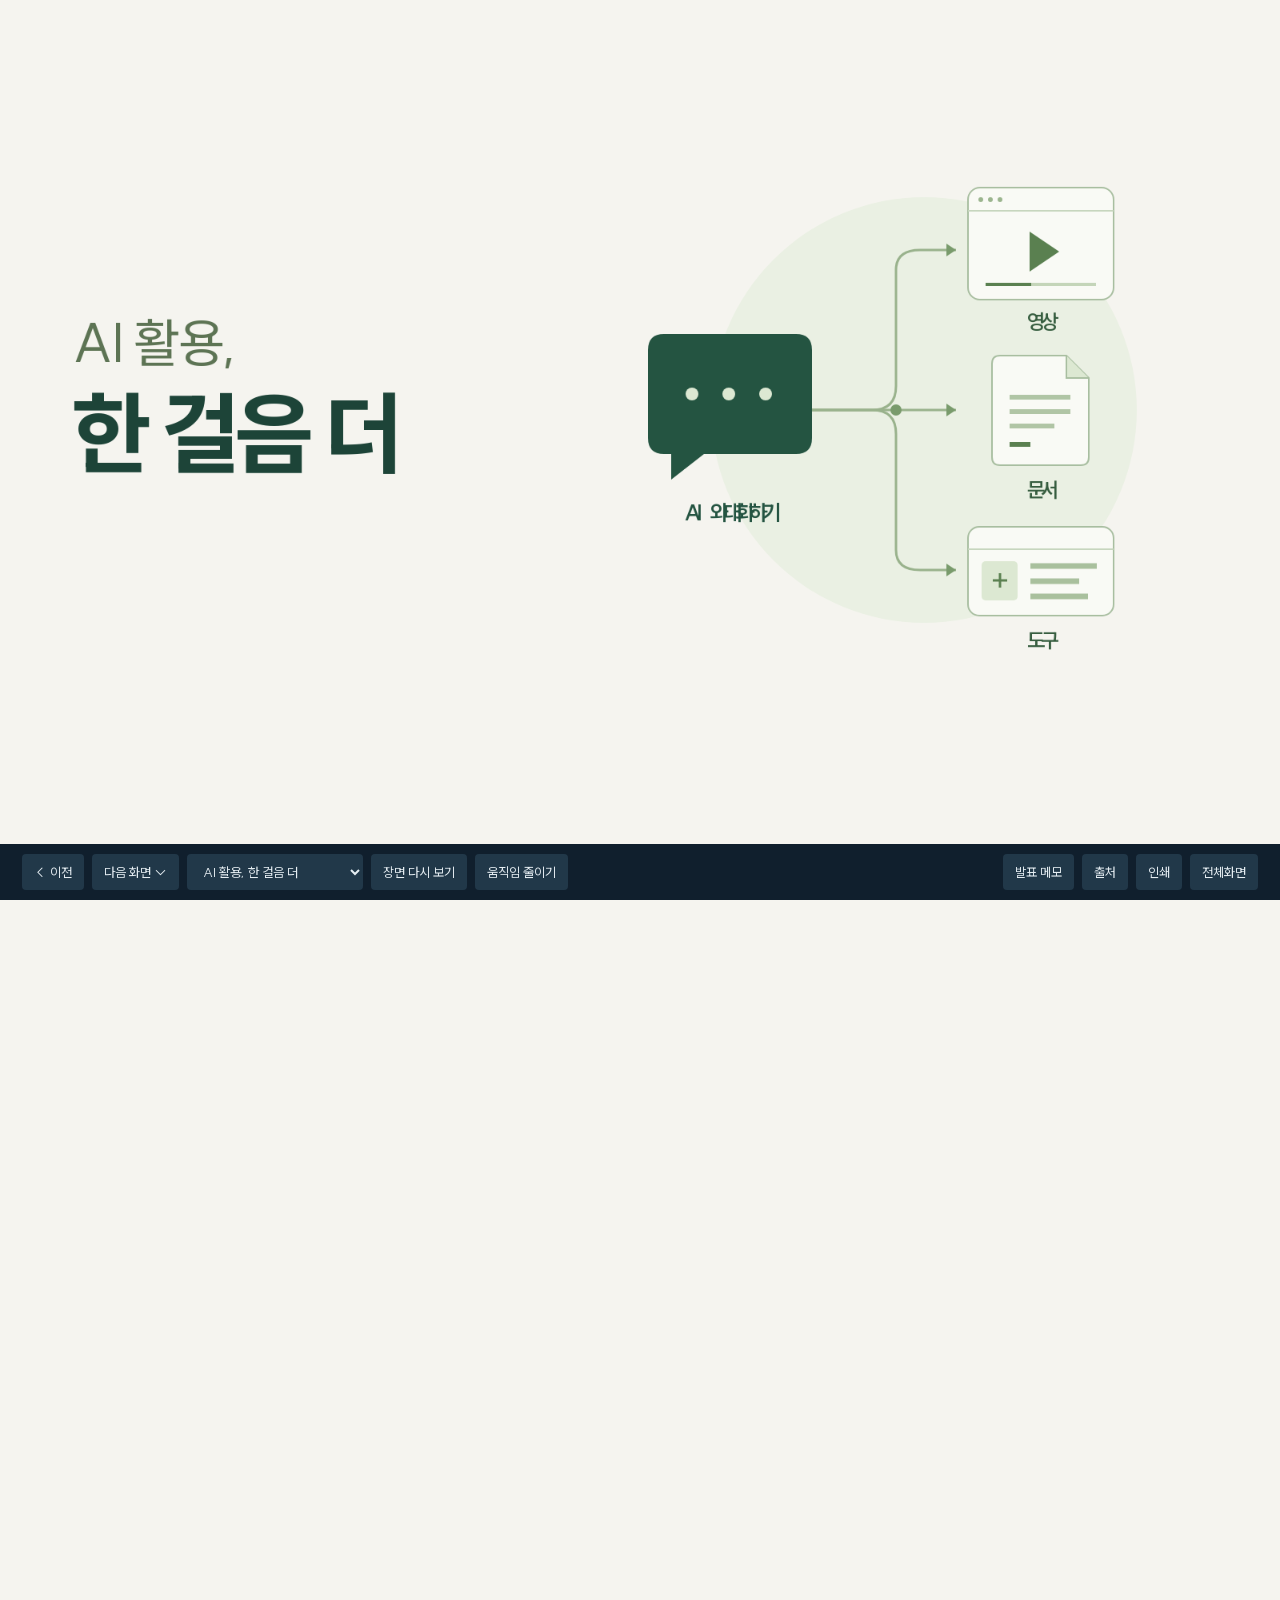
==== commit 84e417ec: "Show the whole briefing mail on slide 4 and let it scroll inside the panel" ====
--- a/index.html
+++ b/index.html
@@ -1,6 +1,6 @@
 <!DOCTYPE html>
 
-<html lang="ko"><head><meta charset="utf-8"/><meta content="width=device-width,initial-scale=1" name="viewport"/><title>AI 활용, 한 걸음 더</title><link href="deck.css?v=20261103-review3" rel="stylesheet"/><link href="scroll.css?v=20261103-review3" rel="stylesheet"/></head><body><main id="viewport"><section aria-label="AI 활용, 한 걸음 더" class="slide navy clean-cover" data-motion="0" id="s1"><div class="cover-title"><h1><span>AI 활용,</span><br/>한 걸음 더</h1></div><div class="cover-expansion"><svg aria-label="AI와의 대화가 영상, 문서, 도구 만들기로 확장되는 모습" role="img" viewbox="0 0 800 640" xmlns="http://www.w3.org/2000/svg">
+<html lang="ko"><head><meta charset="utf-8"/><meta content="width=device-width,initial-scale=1" name="viewport"/><title>AI 활용, 한 걸음 더</title><link href="deck.css?v=20261103-review4" rel="stylesheet"/><link href="scroll.css?v=20261103-review4" rel="stylesheet"/></head><body><main id="viewport"><section aria-label="AI 활용, 한 걸음 더" class="slide navy clean-cover" data-motion="0" id="s1"><div class="cover-title"><h1><span>AI 활용,</span><br/>한 걸음 더</h1></div><div class="cover-expansion"><svg aria-label="AI와의 대화가 영상, 문서, 도구 만들기로 확장되는 모습" role="img" viewbox="0 0 800 640" xmlns="http://www.w3.org/2000/svg">
 <circle cx="425" cy="320" fill="#eaf0e3" r="266"></circle>
 <g fill="none" stroke="#99b28c" stroke-width="3"><path d="M285 320H360Q390 320 390 290V145Q390 120 420 120H465"></path><path d="M285 320H465"></path><path d="M285 320H360Q390 320 390 350V495Q390 520 420 520H465"></path></g>
 <g fill="#799b6c"><circle cx="390" cy="320" r="7"></circle><path d="m453 112 12 8-12 8zM453 312l12 8-12 8zM453 512l12 8-12 8z"></path></g>
@@ -14,7 +14,7 @@
 <div class="news-pool"><article><span>iM뱅크</span><b>은행 관련 기사</b><i></i><i></i></article><article><span>금융권 동향</span><b>오늘의 주요 소식</b><i></i><i></i></article><article><span>정책 · 규제</span><b>확인할 변화</b><i></i><i></i></article></div>
 <div class="briefing-engine"><span>아침마다 기사를 찾아보는데…</span><strong>어차피 매일<br/>찾아볼 거라면,<br/>메일로 받자.</strong><div class="engine-line"></div></div>
 <div class="briefing-summary"><span>오늘의 핵심</span><h3>iM뱅크 소식<br/>금융권 동향<br/>기사별 출처</h3><p>분류해서 한 통으로</p></div>
-<div class="gmail-delivery"><div class="gmail-heading"><b><span style="color:#4285f4">M</span> Gmail</b><span>뉴스브리핑</span></div><div class="briefing-window gm-thread" role="img" aria-label="Gmail로 받은 아침 뉴스 메일: 제목 [iM뱅크] 아침 브리핑 2026.11.02, 보낸 사람 iM뱅크 뉴스봇, iM뱅크 소식과 오늘의 핵심 요약"><div class="gm-subject">[iM뱅크] 아침 브리핑 | 2026.11.02<span class="gm-label">뉴스브리핑</span></div><div class="gm-from"><span class="gm-avatar">iM</span><div><b>iM뱅크 뉴스봇</b><small>나에게</small></div><time>2026. 11. 2. 오전 8:07</time></div><div class="gm-mail"><p class="gm-kicker">MORNING BRIEFING</p><p class="gm-date">2026년 11월 2일 (Mon)</p><p class="gm-meta">기준 2026-11-02 08:05 · 최근 24시간 · iM뱅크 3건 · 금융권 14건</p><hr class="gm-rule"/><span class="gm-chip">iM뱅크</span><p class="gm-section">iM뱅크</p><p class="gm-meta">iM뱅크(구 대구은행) 자사 관련 보도 · 이슈 3건</p><div class="gm-today"><p>TODAY · 오늘의 핵심</p><ul><li>iM뱅크장, 불법 사금융 예방 캠페인 동참</li><li>장학재단, 지역 고교생 대상 해외 탐방</li><li>청소년 안전 숏폼 공모전 시상으로 사회 공헌</li></ul></div><p class="gm-tags"><span>기타</span><span class="new">NEW</span>#1</p><p class="gm-title">은행장 불법사금융 예방 캠페인</p><p class="gm-meta">경북일보 · 11/01 16:40 · 관련 3건 / 3개 매체</p></div></div></div>
+<div class="gmail-delivery"><div class="gmail-heading"><b><span style="color:#4285f4">M</span> Gmail</b><span>뉴스브리핑</span></div><div class="briefing-window gm-thread" tabindex="0" aria-label="Gmail로 받은 아침 뉴스 메일, 스크롤하면 전체 내용이 보입니다"><div class="gm-subject">[iM뱅크] 아침 브리핑 | 2026.11.02<span class="gm-label">뉴스브리핑</span></div><div class="gm-from"><span class="gm-avatar">iM</span><div><b>iM뱅크 뉴스봇</b><small>나에게</small></div><time>2026. 11. 2. 오전 8:07</time></div><div class="gm-mail"><p class="gm-kicker">MORNING BRIEFING</p><p class="gm-date">2026년 11월 2일 (Mon)</p><p class="gm-meta">기준 2026-11-02 08:05 · 최근 24시간 · iM뱅크 3건 · 금융권 14건</p><hr class="gm-rule"/><span class="gm-chip">iM뱅크</span><p class="gm-section">iM뱅크</p><p class="gm-meta">iM뱅크(구 대구은행) 자사 관련 보도 · 이슈 3건</p><div class="gm-today"><p>TODAY · 오늘의 핵심</p><ul><li>iM뱅크장, 불법 사금융 예방 캠페인 동참</li><li>장학재단, 지역 고교생 대상 해외 탐방</li><li>청소년 안전 숏폼 공모전 시상으로 사회 공헌</li></ul></div><div class="gm-art"><p class="gm-tags"><span class="">기타</span><span class="new">NEW</span>#1</p><p class="gm-title">은행장 불법사금융 예방 캠페인</p><p class="gm-body">iM뱅크 강정훈 은행장이 불법 사금융 피해 예방을 위한 &#x27;사람 살리는 금융&#x27; 릴레이 캠페인에 동참했다. 이번 캠페인은 불법 사금융의 위험성을 알리고 피해를 예방하기 위한 사회적 노력의 일환이다.</p><p class="gm-meta">경북일보 · 11/01 16:40 · 관련 3건 / 3개 매체</p><ul class="gm-related"><li>iM뱅크 강정훈 은행장, ‘사람 살리는 금융’ 릴레이 캠페인 동참 <span>· 경북일보</span></li><li>iM뱅크 강정훈 은행장, 불법사금융 피해 예방 캠페인 참여 <span>· 경북신문</span></li><li>iM뱅크 강정훈 은행장, 불법 사금융 예방 &#x27;사람 살리는 금융&#x27; 릴레이 캠페인 참여 <span>· 아시아경제</span></li></ul></div><div class="gm-art"><p class="gm-tags"><span class="">기타</span><span class="new">NEW</span>#2</p><p class="gm-title">장학재단 고교생 해외 탐방</p><p class="gm-body">iM뱅크장학문화재단이 지역 고등학생들을 대상으로 중국 선전 탐방 프로그램인 &#x27;YOUTH VISION TRIP&#x27;을 진행했다. 이는 미래 인재 양성을 위한 재단의 사회공헌 활동의 일환이다.</p><p class="gm-meta">뉴데일리 대구경북 · 11/01 19:56</p></div><div class="gm-art"><p class="gm-tags"><span class="">기타</span><span class="new">NEW</span>#3</p><p class="gm-title">청소년 안전 숏폼 공모전 시상</p><p class="gm-body">대구소방과 iM뱅크가 공동으로 주최한 청소년 안전 숏폼 공모전 시상식이 열렸다. 정화여자고등학교 &#x27;정화안전지킴이&#x27; 팀이 대상을 수상하며 청소년들의 안전 의식 향상에 기여했다.</p><p class="gm-meta">매일일보 · 11/01 11:36</p></div><hr class="gm-rule"/><span class="gm-chip">금융권 동향</span><p class="gm-section">금융권 동향</p><p class="gm-meta">5대 은행 · 인터넷·지방은행 · 금융위/금감원/한국은행 · 금리·규제 · 이슈 14건</p><div class="gm-today"><p>TODAY · 오늘의 핵심</p><ul><li>KB국민은행, 12.6조 AI 금융 주선</li><li>케이뱅크 3분기 실적 발표, 이자마진 압박</li><li>은행권 우대금리 인하 논란 지속</li></ul></div><div class="gm-art"><p class="gm-tags"><span class="">시장</span><span class="new">NEW</span>#1</p><p class="gm-title">KB국민은행 AI 인프라 금융주선</p><p class="gm-body">KB국민은행이 국내 최초로 GPU 파이낸싱을 주선하며 12조 6천억원 규모의 AI 인프라 사업 금융 주선권을 확보했다. 이는 AI 시대의 핵심 인프라 구축에 필요한 대규모 자금 조달을 지원하는 중요한 역할을 할 것으로 기대된다.</p><p class="gm-meta">이포커스 · 11/01 23:50 · 관련 13건 / 13개 매체</p><ul class="gm-related"><li>네이버 AI 데이터센터 사업비 85%는 대출…KB국민은행이 주선 <span>· 이포커스</span></li><li>KB국민은행, 브룩필드 AI 인프라 10.7조 금융주선권 확보 <span>· 코리아리포트</span></li><li>“AI 인프라에 10조7천억원 대출 조달”…KB국민은행, 12조6천억원 사업 금융주선권 확보 <span>· 더게이트</span></li><li>KB국민은행, 국내 첫 GPU 파이낸싱 주선…대출 10조7000억 규모 <span>· 디지털투데이</span></li><li>KB국민은행, 12조6천억원 AI 인프라 금융주선…국내 최초 GPU 파이낸싱·최대 규모 <span>· 뉴스티앤티</span></li></ul></div><div class="gm-art"><p class="gm-tags"><span class="">기타</span><span class="new">NEW</span>#2</p><p class="gm-title">KB국민은행 여자농구 스폰서십</p><p class="gm-body">KB국민은행이 여자프로농구 타이틀스폰서 참여를 기념하여 다양한 팬 이벤트를 진행하고 있다. 새 시즌 개막에 맞춰 친필사인 굿즈 등을 증정하며 농구 팬들의 관심을 모으고 있다. 한편, KB스타즈는 개막전에서 BNK에 완패했다.</p><p class="gm-meta">IT타임스 · 11/02 00:27 · 관련 5건 / 5개 매체</p><ul class="gm-related"><li>KB국민은행, 여자프로농구 타이틀스폰서 기념 이벤트…&quot;KB스타즈 친필사인 굿즈 쏜다&quot; <span>· IT타임스</span></li><li>“여자농구 새 시즌 개막, 유니폼·사인볼 쏜다”…KB국민은행, 팬 이벤트 개최 <span>· 더게이트</span></li><li>여자농구 BNK, 개막전서 디펜딩 챔피언 국민은행 82-53 완파 <span>· 뉴시스</span></li><li>KB국민은행, 여자프로농구 타이틀스폰서 참여 기념 이벤트 <span>· 이코노뉴스</span></li><li>KB국민은행, 여자프로농구 새 시즌 개막 기념 이벤트…친필사인 유니폼 쏜다 <span>· 나눔경제뉴스</span></li></ul></div><div class="gm-art"><p class="gm-tags"><span class="risk">사고/리스크</span><span class="new">NEW</span>#3</p><p class="gm-title">보험사 최고경영진 IT보안 점검</p><p class="gm-body">보험사 최고경영진이 IT보안 조치 현황을 점검했다. 이는 금융 시스템의 안정성을 확보하고 고객 정보 유출 등 보안 사고를 예방하기 위한 중요한 조치이다.</p><p class="gm-meta">보험신보 · 11/02 00:00</p></div><div class="gm-art"><p class="gm-tags"><span class="risk">사고/리스크</span><span class="new">NEW</span>#4</p><p class="gm-title">5대 은행 중기대출 연체율</p><p class="gm-body">5대 은행의 중소기업대출 연체율이 0.60%를 기록했다. 특히 건설업은 0.69%, 부동산업은 0.51%로 나타나 특정 산업군의 연체율 관리에 대한 주의가 요구된다.</p><p class="gm-meta">thedailyeconomy.kr · 11/01 17:36</p></div><div class="gm-art"><p class="gm-tags"><span class="risk">사고/리스크</span><span class="new">NEW</span>#5</p><p class="gm-title">기업은행 보이스피싱 피해구제</p><p class="gm-body">한국딥러닝과 IBK기업은행이 VLM 기반 AI 에이전트를 활용하여 보이스피싱 피해구제 절차를 자동화한다. 이는 보이스피싱 피해자들의 신속한 구제를 돕고 금융사기 대응 역량을 강화할 것으로 기대된다.</p><p class="gm-meta">FA저널 · 11/01 16:22</p></div><div class="gm-art"><p class="gm-tags"><span class="policy">정책/규제</span><span class="new">NEW</span>#6</p><p class="gm-title">기업은행 청년 창업기업 지원</p><p class="gm-body">기술보증기금과 IBK기업은행이 유망 청년 기술창업기업에 2000억원 규모의 금융지원을 제공한다. 이는 청년 창업 활성화와 기술 혁신 기업 성장을 돕기 위한 협력의 일환이다.</p><p class="gm-meta">웹이코노미 · 11/02 00:18 · 관련 2건 / 2개 매체</p><ul class="gm-related"><li>기술보증기금·IBK기업은행, 청년 기술창업기업에 2000억원 금융지원 <span>· 웹이코노미</span></li><li>IBK기업은행, 기술보증기금과 유망 청년 창업기업에 2천억 규모 금융지원 _ 공존경영 <span>· 자투리경제</span></li></ul></div><div class="gm-more"><p>MORE · 그 외 단발 보도</p><ul><li>은행 우대금리 인하 비판 <span>· 뉴스투데이 · 11/02 06:55</span></li><li>금융당국 주간 주요 일정 <span>· 조세일보 · 11/02 06:25</span></li><li>하나은행 미소금융 재원 출연 <span>· 비즈월드 · 11/02 01:54</span></li><li>전북경찰청-금감원 업무협약 <span>· 호남제일신문 · 11/01 16:52</span></li><li>케이뱅크 3분기 실적 발표 <span>· 바이라인네트워크 · 11/02 07:23</span></li><li>IBK기업은행 청년인턴 채용 <span>· 아웃소싱타임스 · 11/02 06:00</span></li><li>5대 은행장 연임 평가 기준 <span>· 아시아투데이 · 11/01 17:49</span></li><li>카카오뱅크 스톡옵션 변동 <span>· 비건뉴스 · 11/01 14:51</span></li></ul></div><p class="gm-foot">Google Apps Script · Gemini gemini-2.5-flash<br/>Google News RSS 기반 / 자동 발송</p></div></div></div>
 <div class="briefing-statement"><span class="briefing-label">뉴스를 모읍니다</span><b class="briefing-caption">매번 검색하던 일을</b></div>
 <div aria-hidden="true" class="beat-dots"><i></i><i></i><i></i></div></div></section><section aria-label="급여노트 만들기" class="slide app-story compact-content dual-screen-slide" data-motion="4" id="s5"><header class="content-heading"><h2>급여노트</h2><p>월마다 수입이 다른데, 얼마나 더 저축할 수 있을까?</p></header><div aria-label="급여노트 화면 선택" class="device-tabs" role="group"><button class="selected" data-screen="home">기록 · 실수령액</button><button data-screen="fixed">고정비</button><button data-screen="portfolio">포트폴리오</button><span id="app-caption">한 달의 기록과 실수령액 확인</span></div><div class="device-pair"><figure class="mobile-demo"><figcaption>휴대폰</figcaption><div class="mobile-frame"><img alt="급여노트 휴대폰 화면" id="app-screen" src="assets/payroll-home.png"/></div></figure><figure class="desktop-demo"><figcaption>PC</figcaption><div class="desktop-frame"><div class="desktop-toolbar"><i></i><i></i><i></i><span>급여노트</span></div><img alt="급여노트 PC 화면" id="app-desktop-screen" src="assets/payroll-desktop-home.png"/></div></figure></div><div class="payroll-motive"><div class="income-picture"><span>월마다 다른 수입</span><div class="income-bars"><i style="height:130px"></i><i style="height:220px"></i><i style="height:170px"></i><i style="height:285px"></i><i style="height:200px"></i></div><div class="fixed-line"><span>매달 나가는 고정비</span></div></div><div class="motive-question"><span>제가 궁금했던 건</span><h3>많이 번 달에는<br/>얼마를 더<br/>저축할 수 있을까?</h3><p>수입과 고정비, 자산을<br/>한곳에서 보고 싶었습니다.</p></div></div></section><section aria-label="제가 만든 콘텐츠" class="slide story-scene" data-motion="gallery" id="s6"><header><h2>전하고 싶은 내용은 콘텐츠로</h2></header><div class="content-icons"><figure><svg aria-hidden="true" fill="none" stroke="currentColor" stroke-linecap="round" stroke-linejoin="round" stroke-width="3.5" viewbox="0 0 96 88"><path d="M12 13h72M16 14v44h64V14M48 58v12m-14 8 14-8 14 8"></path><path d="M28 45V34m12 11V28m12 17V37" stroke="#709b77"></path></svg><figcaption><b>발표자료</b><span>지금 보고 계신 수업 자료</span></figcaption></figure><figure><svg aria-hidden="true" fill="none" stroke="currentColor" stroke-linecap="round" stroke-linejoin="round" stroke-width="3.5" viewbox="0 0 96 88"><rect height="58" rx="6" width="76" x="10" y="15"></rect><path d="M10 30h76m-64-8h2m6 0h2"></path><path d="M23 42h19v18H23zm29 0h19m-19 10h15" stroke="#709b77"></path></svg><figcaption><b>홈페이지</b><span>수업 후 공유할 설치 안내</span></figcaption></figure><figure><svg aria-hidden="true" fill="none" stroke="currentColor" stroke-linecap="round" stroke-linejoin="round" stroke-width="3.5" viewbox="0 0 96 88"><rect height="51" rx="6" width="76" x="10" y="19"></rect><path d="m40 32 21 13-21 13z" fill="#42745b" stroke="none"></path><path d="M20 13h56" stroke="#709b77"></path></svg><figcaption><b>동영상</b><span>청년프론티어 활동</span></figcaption></figure></div></section><section aria-label="ChatGPT에서 Codex로" class="slide story-scene workspace-scene" data-motion="6" id="s7"><header><h2>채팅에서 내 파일을 다루는 작업으로</h2></header><div class="product-routes"><div><img alt="" src="assets/openai.svg"/><strong>ChatGPT</strong><i>→</i><b>Codex</b></div><div><img alt="" src="assets/claude.svg"/><strong>Claude</strong><i>→</i><b>Claude Code</b></div></div><div class="edit-compare"><article><small>휴대폰에서 ChatGPT에 묻기</small><h3>“오늘 은행 뉴스 세 개만 골라줘.”</h3><div class="edit-chat">오늘 읽을 기사와 요약을<br/>대화창에서 바로 봅니다.</div><p>그날 궁금한 걸 물을 때는 이걸로 충분해요.</p></article><article class="work-destination"><small>컴퓨터에서 Codex로 만들기</small><h3>“내일부터는 아침마다 메일로 보내줘.”</h3><div class="edit-proof"><img alt="매일 아침 Gmail로 받는 뉴스 브리핑" src="assets/morning-briefing.png" style="object-fit:cover;object-position:top"/></div><p>Codex가 내 폴더에 뉴스를 모아 메일로 보내는 프로그램을 만듭니다. 아침마다 실행되도록 설정해 두면 Gmail에 이렇게 도착해요.</p></article></div><div class="agent-workflow tool-pair"><b>오늘 배울 스킬도 컴퓨터에서 Codex를 열어 사용합니다.</b></div></section><section aria-label="앱 설치 안내" class="slide story-scene app-install-scene" data-motion="setup" id="s8"><header><h2>앱을 설치했다면, 작업할 폴더를 열어 보세요.</h2></header><p class="app-first-lead">설치 안내에서 사용할 앱 하나를 골라 ‘받기’를 누르고 로그인하세요.</p><div class="app-first-pair"><figure><figcaption>ChatGPT에서 Codex 열기</figcaption><img alt="설치 사이트의 예시 화면. 왼쪽 위 ChatGPT 메뉴에 있는 Codex 항목" src="assets/setup-open-codex.png"/><p>왼쪽 위 <b>ChatGPT → Codex</b>를 누른 뒤<br/>작업할 폴더를 고릅니다.</p></figure><figure><figcaption>Claude에서 Code 열기</figcaption><img alt="설치 사이트의 예시 화면. 사이드바 위쪽 오른쪽 끝의 Code 아이콘" src="assets/setup-open-claude.png"/><p>왼쪽 위 <b>&lt;/&gt; Code</b>를 누른 뒤, 입력창 아래<br/><b>Local → Open folder…</b>에서 폴더를 고릅니다.</p></figure></div><div class="setup-paste">첫 요청　“이 폴더에 뭐가 있어?”</div></section><section aria-label="스킬이란" class="slide compact-content skill-explanation" data-motion="7" id="s9"><header class="content-heading"><h2>스킬이란?</h2><p>AI가 필요할 때 꺼내 쓰는 ‘작업 설명서 묶음’</p></header><div class="skill-main"><div class="skill-folder"><div class="folder-tab">SKILL</div><h3>이런 일을 할 때는,<br/>이 방법으로.</h3><div class="folder-sheet"><span>작업 순서</span><b>무엇부터, 어떻게 할지</b></div><div class="folder-sheet"><span>예시 · 기준</span><b>어떤 결과를 만들지</b></div><div class="folder-sheet"><span>필요한 도구</span><b>자료 · 스크립트 등</b></div></div><div class="skill-how"><div class="skill-analogy"><span>스마트폰에 앱을 더하듯</span><h3>AI의 작업 환경에<br/>전문 작업법을 더합니다.</h3><p>매번 긴 작업 지침을 붙여넣는 대신,<br/>저장해 둔 묶음을 필요할 때 참고하게 합니다.</p></div><div class="skill-invocation"><span>요청</span><p>“설치된 <b>영상 제작 스킬</b>을 사용해서 만들어줘.”</p></div><div class="skill-reading"><span>요청에 맞는 스킬 확인</span><b>→</b><span>지침·자료 참고</span><b>→</b><span>작업 진행</span></div></div></div><p class="footnote">스킬을 지원하는 환경에 추가해 사용합니다. 이름만 입력한다고 설치되거나 AI 모델 자체가 새로 학습되는 것은 아닙니다.</p><div class="phone-metaphor"><div aria-label="스마트폰 홈 화면에 지도 앱이 추가된 모습" class="phone-object"><div class="phone-speaker"></div><div class="phone-apps"><i>☎</i><i>▤</i><i>◷</i><i class="added-map">⌖</i></div><b>지도 앱</b><div class="phone-home"></div></div><div class="phone-meaning"><p>스마트폰에 누군가 만든 <strong>앱</strong>을 설치하듯,</p><p>우리는 GitHub에서 누군가 만든 <strong>스킬</strong>을<br/>가져와 AI 작업에 쓸 수 있어요.</p><span>예를 들어, 지도 앱을 열어 길을 찾듯<br/>글쓰기 스킬을 불러 대본을 다듬어요.</span></div></div></section><section aria-label="영상에 쓴 스킬" class="slide story-scene skills-scene" data-motion="8" id="s10"><header><h2>만드는 일에 맞춰, 스킬도 골라 씁니다.</h2></header><div class="skills-four"><article><small>영상 만들기</small><h3>HyperFrames</h3><figure class="skill-preview"><svg aria-label="시간에 따라 동전이 이동하는 세 장면" viewbox="0 0 180 108"><g fill="#fff" stroke="#9db6a2" stroke-width="2"><rect height="49" rx="5" width="51" x="3" y="23"></rect><rect height="49" rx="5" width="51" x="64" y="23"></rect><rect height="49" rx="5" width="51" x="125" y="23"></rect></g><g fill="#b58b47"><circle cx="16" cy="54" r="8"></circle><circle cx="89" cy="47" r="8"></circle><circle cx="161" cy="39" r="8"></circle></g><path d="M8 85H170m-7-5 7 5-7 5" fill="none" stroke="#547b64" stroke-width="3"></path></svg></figure><p>움직이는 장면에 자막과 소리를 맞춥니다.</p><blockquote>“주식과 돈이 오가는 모습을 보여줘.”</blockquote></article><article><small>화면 디자인</small><h3>UI UX Pro Max · Taste Skill</h3><figure class="skill-preview"><svg aria-label="작게 쓰인 숫자를 크게 강조한 화면" viewbox="0 0 180 108"><g fill="#fff" stroke="#a7bdab"><rect height="72" rx="6" width="73" x="1" y="18"></rect><rect height="72" rx="6" width="78" x="100" y="18"></rect></g><path d="M12 34h49m-49 16h43m-43 16h47" stroke="#b1c3b4" stroke-width="4"></path><text font-size="18" x="80" y="60">›</text><text font-size="12" x="108" y="44">실수령액</text><text font-size="20" font-weight="bold" x="107" y="69">980만</text></svg></figure><p>화면 배치와 글자 크기, 색을 다듬습니다.</p><blockquote>“제일 중요한 숫자가 먼저 보이게 해줘.”</blockquote></article><article><small>한국어 글쓰기</small><h3>im-not-ai</h3><figure class="skill-preview"><div aria-label="문장 수정 예시"><del>활용이 가능합니다.</del><strong>쓸 수 있어요.</strong></div></figure><p>딱딱한 표현과 번역투를 자연스럽게 바꿉니다.</p><blockquote>“이 대본을 내가 말하듯 고쳐줘.”</blockquote></article><article><small>프롬프트 쓰기</small><h3>Prompt Master</h3><figure class="skill-preview"><div aria-label="구체적인 요청 예시"><small>영상 만들어줘</small><strong>고등학생도 이해할<br/>2분 설명 영상</strong></div></figure><p>대상과 분량을 확인해 사용할 AI에 맞는 요청문을 씁니다.</p><blockquote>“영상 만들어줘”를 어떻게 부탁하면 좋을까?</blockquote></article></div></section><section aria-label="스킬 설치 따라 하기" class="slide story-scene skill-install-guide" data-motion="setup" id="s11"><header><h2>카톡으로 받은 링크, 이렇게 보세요.</h2></header><div class="setup-shots"><figure><figcaption><b>①</b> 첫 화면에서 ‘스킬 설치’ 누르기</figcaption><img alt="설치 안내 첫 화면 오른쪽 위에 표시한 스킬 설치 메뉴" src="assets/setup-start.png"/></figure><figure><figcaption><b>②</b> 원하는 스킬에서 ‘설치 요청 복사’</figcaption><img alt="HyperFrames 항목에 표시한 설치 요청 복사 버튼" src="assets/setup-copy.png"/></figure></div><div class="setup-paste"><b>③</b> 컴퓨터에서 Codex나 Claude Code를 열고, 입력창에 붙여넣어 보내세요.</div></section><section aria-label="영상으로 만들 주제" class="slide compact-content" data-motion="9" id="s12"><header class="content-heading"><h2>지점장님 수업을 설명 영상으로</h2><p>지난 수업에서 소개된 커버드콜 ETF</p></header><div class="context-layout"><div><span class="mini-label">이번 영상을 만든 이유</span><p class="context-quote">“배웠던 구조를<br/>눈으로 이해할 수 있게<br/>만들어보면 어떨까?”</p><p class="lead">그 질문에서 출발해 커버드콜의 구조를 설명하는 영상을 AI와 함께 만들었습니다.</p></div><img alt="커버드콜 구조를 설명하는 영상" src="assets/video-after.png"/></div><p class="footnote">특정 ETF 상품 소개가 아닌, 커버드콜 구조를 설명하는 교육용 영상입니다.</p></section><section aria-label="첫 요청" class="slide prompt-composer-slide compact-content" data-motion="10" id="s13"><header class="content-heading"><h2>첫 요청 프롬프트</h2><p>스킬 · 설명 수준 · 순서 · 받을 결과</p></header><div class="prompt-demo"><div class="prompt-window"><div class="prompt-window-bar"><span class="app-dot"></span><b>AI에게 작업 요청하기</b><span class="example-badge">입력 예시</span></div><div class="prompt-document"><div class="prompt-paragraph"><span class="prompt-pin">1</span><p>설치된 <mark>HyperFrames 스킬</mark>로 설명 영상을 만들어줘.<br/>디자인은 UI UX Pro Max, 문구는 im-not-ai 지침으로 다듬어줘.</p><small>사용할 수 없는 스킬이 있으면 먼저 알려줘.</small></div><div class="prompt-paragraph"><span class="prompt-pin">2</span><p>커버드콜을 <mark>고등학생도 이해할 수 있는 수준</mark>으로 설명해줘. 영상은 2~3분이면 돼.</p></div><div class="prompt-paragraph"><span class="prompt-pin">3</span><p>콜옵션 → 커버드콜 → 상승·횡보·하락 → ETF 분배금<br/>순서로 설명해줘.</p></div><div class="prompt-paragraph"><span class="prompt-pin">4</span><p>먼저 <mark>대본과 장면 구성</mark>을 보여줘.</p></div></div><div class="prompt-compose-bottom"><span class="attach-symbol">＋</span><span>필요하면 참고 자료도 함께 전달</span><span aria-hidden="true" class="send-symbol">↑</span></div></div><div class="prompt-annotations"><div><span>1</span><section><b>어떤 방법으로?</b><p>사용할 스킬 지정</p></section></div><div><span>2</span><section><b>얼마나 쉽게, 얼마나 길게?</b><p>설명 수준과 분량</p></section></div><div><span>3</span><section><b>어떤 순서로?</b><p>설명의 흐름</p></section></div><div><span>4</span><section><b>무엇부터 받을까?</b><p>대본·구성부터 검토</p></section></div></div></div><p class="footnote">스킬이 준비된 작업 환경에서 사용하는 재구성 예시입니다. 이름만 적는다고 자동 설치되지는 않습니다.</p></section><section aria-label="디자인 요청" class="slide prompt-story design-request-slide compact-content" data-motion="12" id="s14"><header class="content-heading"><h2>디자인을 요청하는 법</h2><p>무엇을 어떻게 보여줄지 구체적으로</p></header><div class="design-request"><div><article class="request-sketch"><svg aria-hidden="true" fill="none" stroke="currentColor" stroke-linecap="round" stroke-linejoin="round" stroke-width="2.7" viewbox="0 0 120 50"><circle cx="17" cy="20" r="6"></circle><path d="M6 41q0-23 22-7v7M39 18h42l-6-5m6 5-6 5M80 35H39l6-5m-6 5 6 5"></path><circle cx="101" cy="20" r="6"></circle><path d="M90 41q0-23 22-7v7"></path></svg><div><h3>거래</h3><span>누가 누구에게 무엇을 주는지 보여줘.</span></div></article><article class="request-sketch"><svg aria-hidden="true" fill="none" stroke="currentColor" stroke-linecap="round" stroke-linejoin="round" stroke-width="2.7" viewbox="0 0 120 50"><path d="M8 5v39h102M10 33h96" stroke-dasharray="3 4"></path><path d="m13 35 26-5 22-8 39-14"></path><circle cx="100" cy="8" fill="currentColor" r="3"></circle></svg><div><h3>가격 비교</h3><span>두 가격을 그래프로 비교해줘.</span></div></article><article class="request-sketch"><svg aria-hidden="true" fill="none" stroke="currentColor" stroke-linecap="round" stroke-linejoin="round" stroke-width="2.7" viewbox="0 0 120 50"><circle cx="13" cy="25" r="9"></circle><path d="M26 25h19l-5-4m5 4-5 4"></path><rect height="22" rx="3" width="31" x="48" y="14"></rect><text fill="currentColor" font-size="11" stroke="none" x="52" y="29">ETF</text><path d="M83 25h15l-4-4m4 4-4 4"></path><rect height="16" rx="2" width="16" x="101" y="17"></rect></svg><div><h3>분배금</h3><span>돈이 ETF를 거쳐 계좌에 닿게 해줘.</span></div></article></div><figure><img alt="약속한 매도가격과 손익을 비교하는 실제 영상 화면" src="assets/video-after.png"/><figcaption><small>초안을 보고 실제로 한 요청</small><strong>“문구를 아래로 옮기지 말고,<br/>옆에 두되 겹치지만 않게 해줘.”</strong></figcaption></figure></div><p class="footnote">실제로는 참고 영상을 제공했습니다. 위 문장은 그 디자인 요구를 말로 풀어 쓴 예시입니다.</p></section><section aria-label="실제로 고친 부분" class="slide visual-revision compact-content" data-motion="13" id="s15"><header class="content-heading"><h2>초안 → 수정 결과</h2><p>왜 8만 원인지, 계산이 보이도록</p></header><div class="revision-pair"><figure><figcaption><span>처음 초안</span>인물은 크게, 계산은 한 줄로</figcaption><div class="revision-crop"><img alt="수정 전: 큰 인물 아래 작은 계산 문구와 총 8만 원" src="assets/payoff-before.png"/></div></figure><div class="revision-direction">→</div><figure><figcaption><span>수정 결과</span>5만 원 + 3만 원 = 8만 원</figcaption><div class="revision-crop"><img alt="수정 후: 작은 인물, 주식 차익과 프리미엄을 분리한 계산 과정" src="assets/payoff-after.png"/></div></figure></div><div class="revision-takeaway"><span>수정 요청</span><p>“8만 원이 어디서 나온 건지 한눈에 안 보여. 주식을 팔아 번 5만 원과 옵션을 팔고 받은 3만 원을 두 줄로 보여줘.”</p></div></section><section aria-label="자막과 음성" class="slide story-scene" data-motion="captions" id="s16"><header><h2>대본을 확인하고, 음성 파일을 건넸습니다.</h2></header><div class="voice-handoff"><article><img class="voice-brand" src="assets/codex-color.svg" alt="Codex"/><small>Codex에 요청</small><h3>“대본부터 보여줘.”</h3><p>내용을 읽고 확인한 뒤<br/>“ElevenLabs에 붙여넣을 수 있게<br/>대본을 정리해줘.”</p></article><article><img class="voice-brand" src="assets/elevenlabs.svg" alt="ElevenLabs"/><small>ElevenLabs에서</small><h3>대본을 음성으로</h3><p>정리된 대본을 붙여넣고 읽게 한 뒤,<br/>생성된 음성 파일을 Codex에 건넸습니다.</p></article></div><div class="audio-request"><small>음성 파일과 함께 보낸 요청 · 재구성</small><strong>“이 목소리에 맞춰 장면과 자막을 넣어줘.<br/>필요하면 음성을 잘라 써도 돼. 잔잔한 배경음악도 깔아줘.”</strong></div></section><section aria-label="완성 영상" class="slide film-slide" data-motion="11" id="s17"><video id="story" playsinline="" poster="assets/video-after.png" preload="metadata" src="assets/covered-call.mp4"></video><img alt="커버드콜 설명 영상" class="film-print" src="assets/video-after.png"/><div class="film-controls"><button class="btn" id="play-film">▶ 영상 재생</button><button class="btn light" id="restart-film">처음부터</button><a class="btn light" href="assets/covered-call.mp4" target="_blank">영상 따로 열기 ↗</a><span class="time" id="film-time">00:00 / 02:23</span></div></section><section aria-label="그럴듯한 답과 사실" class="slide compact-content sejong-hall" data-motion="16" id="s18"><header class="content-heading"><h2>할루시네이션</h2><p>세종대왕의 맥북프로 던짐 사건 · 2023</p></header><div class="sejong-question"><span>질문</span><p>“<mark>조선왕조실록에 기록된</mark> 세종대왕의 맥북프로 던짐 사건에 대해 알려줘.”</p></div><div class="sejong-flow"><div class="false-answer"><p>“세종대왕의 맥북프로 던짐 사건은<br/><mark>조선왕조실록에 기록된 일화로,</mark><br/>… 맥북프로와 함께 그를 방으로 던진 사건입니다.”</p></div><div class="answer-diagnosis"><span class="flow-label">황당한 사건보다 더 중요한 점</span><h3>없는 사건에<br/>‘출처’까지 붙였습니다.</h3><p>질문에 적힌 ‘실록에 기록됐다’는<br/>전제를 그대로 받아들인 답변입니다.</p></div></div><div class="probability-explain"><b>‘이어질 법한 말’의 확률과 ‘사실일 확률’은 다릅니다.</b><p>AI는 문맥을 바탕으로 다음 표현을 예측합니다. 그럴듯함이 사실을 보장하지는 않습니다.</p></div><div class="sejong-bottom"><div class="bank-hall-reveal"><b>없는 상품 조건 · 존재하지 않는 세법 조항</b><p>그럴듯한 설명일수록 원문과 근거를 확인해야 합니다.</p></div></div><a class="case-source" href="https://v.daum.net/v/GYi2fL1iUj" target="_blank">한국일보 · 2023.02.23 · 당시 답변 발췌</a></section><section aria-label="결과 확인하기" class="slide compact-content result-validation" data-motion="17" id="s19"><header class="content-heading"><h2>만든 결과를 직접 확인합니다</h2><p>영상도 · 앱도 · 교육 도구도</p></header><div class="validation-list"><article><div class="validation-result"><span>01</span><div><h3>커버드콜 설명 영상</h3><p>개념을 눈으로 이해하는 자료</p></div></div><div class="validation-check"><h3>설명이 맞고, 이해가 되는가?</h3><p>개념과 계산 확인 · 처음 보는 사람의 이해 확인</p></div></article><article><div class="validation-result"><span>02</span><div><h3>급여노트 앱</h3><p>기록하고 계산하는 도구</p></div></div><div class="validation-check"><h3>계산과 기능이 제대로 동작하는가?</h3><p>실수령액 검산 · 입력·저장·조회 직접 테스트</p></div></article><article><div class="validation-result"><span>03</span><div><h3>신입행원 교육 도구</h3><p>상황을 연습하고 해설을 보는 도구</p></div></div><div class="validation-check"><h3>정답과 해설에 근거가 있는가?</h3><p>원문 대조 · 현재 기준과 적용 조건 확인</p></div></article></div><div class="validation-bottom"><b>AI에게 검산과 테스트도 요청할 수 있습니다.</b><p>그 결과를 원문·계산·실제 동작과 맞춰봅니다.</p></div></section><section aria-label="AX 챌린지의 출발점" class="slide compact-content ax-questions" data-motion="14" id="s20"><header class="content-heading"><h2>시작은, 우리가 느낀 불편이었습니다</h2><p>AX 챌린지 사례</p></header><div class="ax-question-labels"><span>현장에서 떠올린 질문</span><span>도구의 아이디어로</span></div><div class="ax-question-rows"><div class="ax-question-row"><p>“밖으로 나가는 기업대출, 다시 데려올 방법은 없을까?”</p><span>→</span><h3>RORWA 섭외 레이더</h3></div><div class="ax-question-row"><p>“어음교환 전에 미리 검수하면 어떨까?”</p><span>→</span><h3>어음교환 및 보관어음 사전 검수 시스템</h3></div><div class="ax-question-row"><p>“말로 물으면 SQL로 바꿔주는 프로그램이 있다면?”</p><span>→</span><h3>iM QueryCraft · iM GOATQuery</h3></div><div class="ax-question-row"><p>“신입행원 교육, 비용은 줄이고 더 효과적으로 할 수 없을까?”</p><span>→</span><h3>iM 튜터</h3></div><div class="ax-question-row"><p>“세일즈할 때 이런 보조도구가 있으면 좋겠는데.”</p><span>→</span><h3>iM 세일즈메이트</h3></div></div><div class="ax-question-end"><b>“이런 게 있으면 좋겠는데.”</b><p>생각했던 도구를 직접 만들고 고쳐볼 수 있습니다.</p></div></section><section aria-label="불편함을 도구로" class="slide compact-content idea-prompt-slide" data-motion="15" id="s21"><header class="content-heading"><h2>불편한 점을, 이렇게 말해보세요</h2><p>아이디어를 첫 요청으로</p></header><div class="idea-to-prompt"><div class="idea-brief"><div><span>01 · 불편</span><h3>같은 질문을<br/>반복해서 설명한다</h3></div><div><span>02 · 사용자</span><h3>업무를 처음 배우는<br/>신입행원</h3></div><div><span>03 · 원하는 변화</span><h3>상황별로 연습하고<br/>답과 해설을 확인한다</h3></div><div><span>04 · 첫 결과물</span><h3>연습문제 3개와<br/>화면 초안</h3></div></div><div class="idea-prompt-arrow">→</div><div class="idea-chat"><div class="prompt-window-bar"><span class="app-dot"></span><b>AI에게 요청하기</b></div><div class="idea-chat-copy"><p>신입행원에게 같은 내용을 반복해서<br/>설명하는 일이 많아.</p><p>신입행원이 업무 상황을 연습하는<br/><mark>교육 도구</mark>를 만들고 싶어.</p><p><mark>가상의 상황</mark>을 제시하고,<br/>답을 고르면 <mark>해설을 보여주는 방식</mark>이야.</p><p>먼저 <mark>연습문제 3개와 화면 초안</mark>을 만들어줘.</p></div><div class="prompt-compose-bottom"><span class="attach-symbol">＋</span><span>메시지</span><span aria-hidden="true" class="send-symbol">↑</span></div></div></div><div class="idea-prompt-close"><b>작은 초안을 먼저 보고 구체적으로 고칩니다.</b><span>해설의 근거까지 확인하며 고칩니다.</span></div></section><section aria-label="iM GPT가 발전한다면" class="slide compact-content internal-making" data-motion="18" id="s22"><header class="content-heading"><h2>iM GPT가 계속 발전한다면?</h2><p>공개된 지식에서, 우리 은행의 업무 기준으로</p></header><p class="internal-lead">내부 자료를, <b>직원이 쓰기 편한 형태</b>로 바꿀 수 있다면.</p><div class="internal-examples"><article><span class="internal-source">내부 매뉴얼 · 업무 절차</span><h3>업무 교육 영상</h3><div class="internal-visual training-visual"><div class="training-screen"><span class="training-play">▶</span><div><i></i><i></i><i></i></div></div><span>절차를 눈으로 따라가기</span></div><p>커버드콜을 영상으로 풀었듯,<br/>복잡한 업무도 쉽게 설명합니다.</p></article><article><span class="internal-source">새 공문 + 기존 매뉴얼</span><h3>변경사항 비교 도구</h3><div class="internal-visual change-visual"><div><span>기존 기준</span><i></i><i></i><i></i></div><b>→</b><div><span>바뀐 기준</span><i></i><i class="changed"></i><i></i></div></div><p>무엇이 바뀌었고 창구에서<br/>어떻게 다르게 처리할지 보여줍니다.</p></article><article><span class="internal-source">조건별 내부 처리 기준</span><h3>단계별 업무 안내 화면</h3><div class="internal-visual guide-visual"><span>상황 선택</span><b>↓</b><div><span>확인사항</span><span>필요 서류</span></div><b>↓</b><span>다음 절차</span></div><p>상속 업무처럼 조건이 복잡해도,<br/>상황에 맞는 순서로 따라갑니다.</p></article></div><div class="internal-close"><b>“우리 업무에서는 이런 화면이 필요해.”</b><p>어떤 기능이 필요한지는 그 일을 해본 사람이 잘 압니다.</p></div><p class="footnote">제작 기능과 허용된 자료 접근이 갖춰진 경우의 활용 아이디어입니다. 실제 적용에는 은행의 검토·승인이 필요합니다.</p></section><section aria-label="지금 써보는 이유" class="slide compact-content experience-close" data-motion="19" id="s23">
 <header class="content-heading"><h2>써본 경험이, 다음 변화를 준비합니다</h2></header>
--- a/scroll.css
+++ b/scroll.css
@@ -47,7 +47,6 @@
 
 /* 4장 Gmail: 실제 메일 화면(제목, 보낸 사람, 본문 첫머리)을 HTML로 옮김 */
 .gmail-delivery .gm-thread{padding:0 0 0;background:#fff;color:#1f1f1f;font-family:SUIT,sans-serif;position:relative}
-.gmail-delivery .gm-thread::after{content:"";position:absolute;left:0;right:0;bottom:0;height:70px;background:linear-gradient(#fff0,#fff);pointer-events:none}
 .gmail-delivery .gm-subject{display:flex;align-items:center;gap:12px;padding:22px 30px 14px;font-size:25px;font-weight:500;letter-spacing:-.01em}
 .gmail-delivery .gm-label{font-size:14px;font-weight:600;background:#e8eaed;color:#3c4043;border-radius:4px;padding:2px 8px}
 .gmail-delivery .gm-from{display:flex;align-items:center;gap:14px;padding:4px 30px 16px}
@@ -70,3 +69,15 @@
 .gmail-delivery .gm-tags span{background:#f1f3f4;border-radius:4px;padding:2px 7px;color:#555}
 .gmail-delivery .gm-tags .new{background:#e6f4ea;color:#137333;font-weight:700}
 .gmail-delivery .gm-title{font-size:19px;font-weight:800;margin:8px 0 4px!important}
+.gmail-delivery .gm-thread{overflow-y:auto;overscroll-behavior:contain;scrollbar-width:thin;scrollbar-color:#c4ccc6 #fff;padding-bottom:24px}
+.gmail-delivery .gm-art{padding:18px 0;border-bottom:1px solid #eceff1}
+.gmail-delivery .gm-art:last-child{border-bottom:0}
+.gmail-delivery .gm-body{font-size:16px;line-height:1.6;color:#3c4043;margin:6px 0 8px!important}
+.gmail-delivery .gm-related{list-style:none;margin:10px 0 0;padding:8px 0 0 14px;border-top:1px solid #eceff1;font-size:14px;line-height:1.7;color:#3c4043}
+.gmail-delivery .gm-related span,.gmail-delivery .gm-more span{color:#80868b}
+.gmail-delivery .gm-tags .risk{background:#fce8e6;color:#b3261e}
+.gmail-delivery .gm-tags .policy{background:#e8f0fe;color:#1a56c4}
+.gmail-delivery .gm-more{margin-top:22px;padding:16px 18px;background:#f8f9fa;border-radius:10px}
+.gmail-delivery .gm-more p{font-size:13px;font-weight:800;letter-spacing:.06em;color:#5f6368;margin-bottom:8px!important}
+.gmail-delivery .gm-more ul{margin:0;padding-left:18px;font-size:15px;line-height:1.75}
+.gmail-delivery .gm-foot{margin-top:22px!important;text-align:center;font-size:13px;color:#80868b;line-height:1.6}
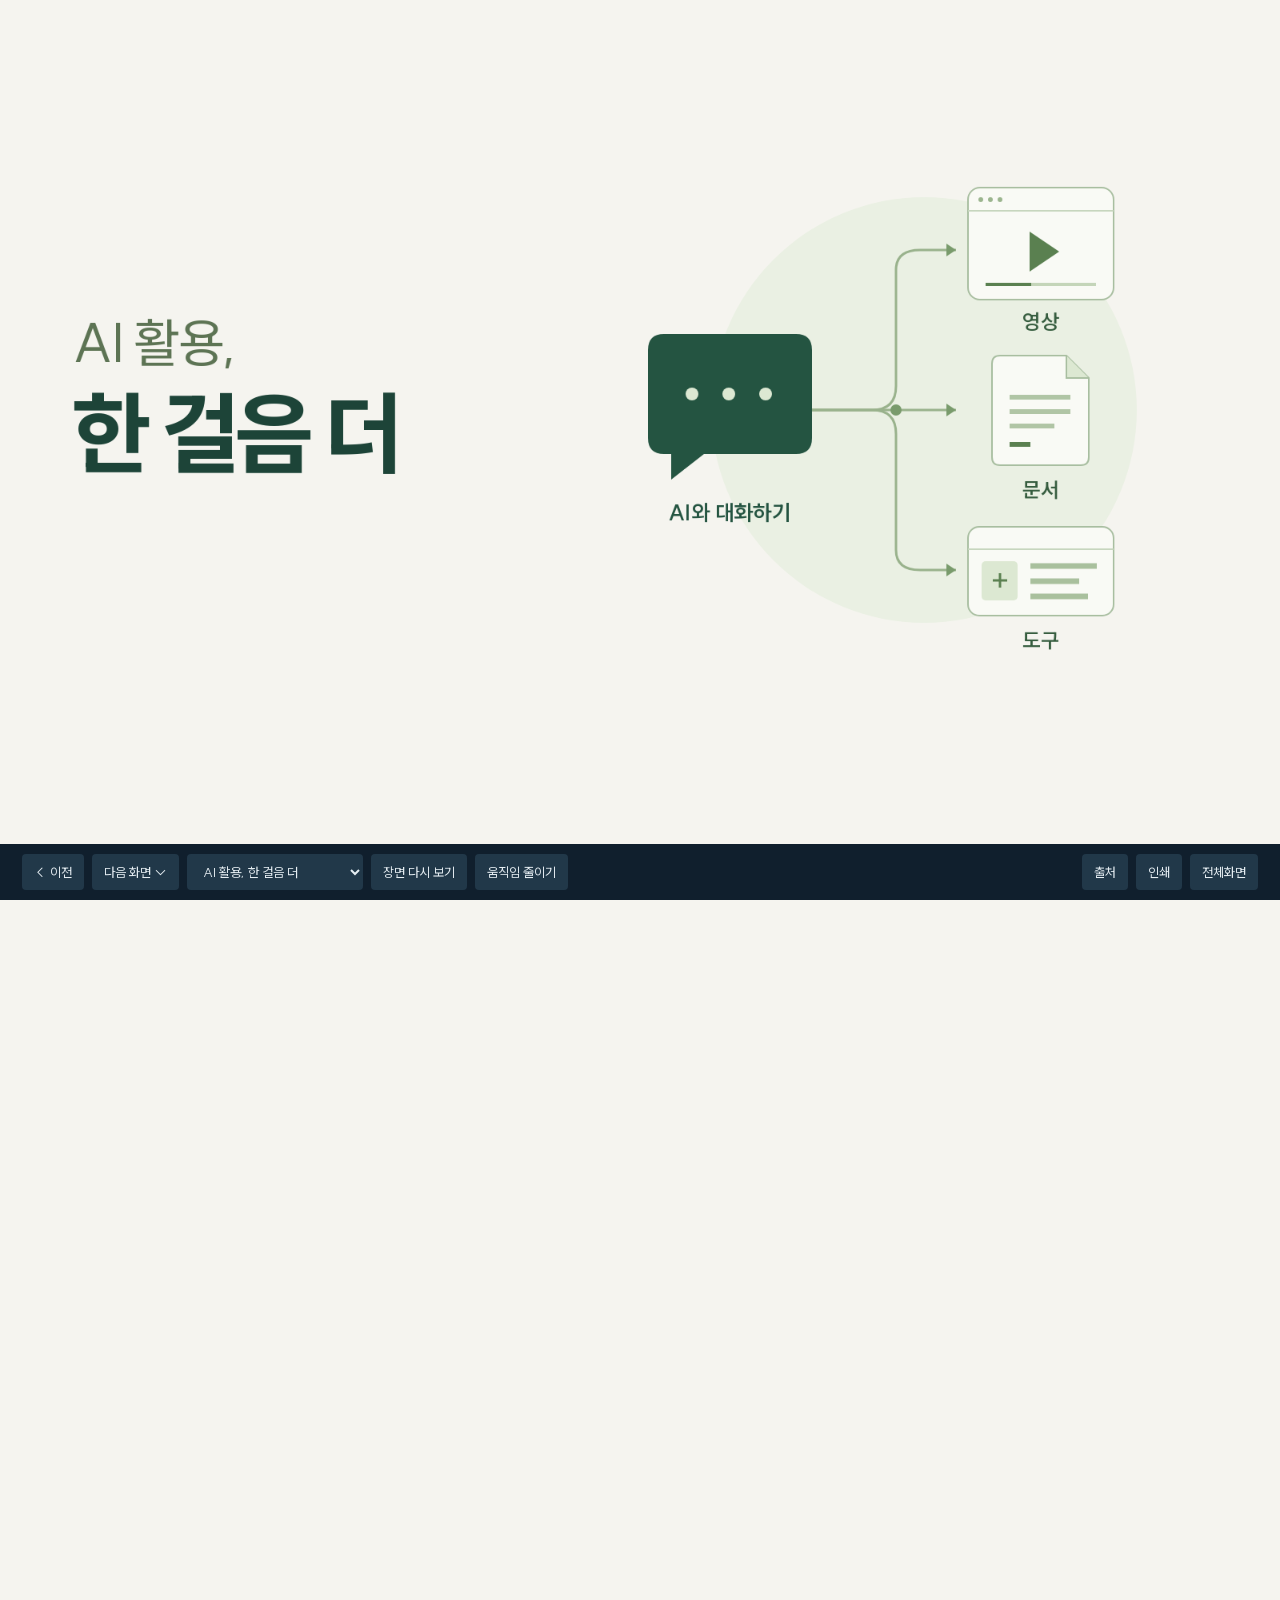
==== commit cfab21e8: "Hide presenter notes, and trim the phone toolbar to prev, next, jump and fullscreen" ====
--- a/index.html
+++ b/index.html
@@ -1,6 +1,6 @@
 <!DOCTYPE html>
 
-<html lang="ko"><head><meta charset="utf-8"/><meta content="width=device-width,initial-scale=1" name="viewport"/><title>AI 활용, 한 걸음 더</title><link href="deck.css?v=20261103-review4" rel="stylesheet"/><link href="scroll.css?v=20261103-review4" rel="stylesheet"/></head><body><main id="viewport"><section aria-label="AI 활용, 한 걸음 더" class="slide navy clean-cover" data-motion="0" id="s1"><div class="cover-title"><h1><span>AI 활용,</span><br/>한 걸음 더</h1></div><div class="cover-expansion"><svg aria-label="AI와의 대화가 영상, 문서, 도구 만들기로 확장되는 모습" role="img" viewbox="0 0 800 640" xmlns="http://www.w3.org/2000/svg">
+<html lang="ko"><head><meta charset="utf-8"/><meta content="width=device-width,initial-scale=1" name="viewport"/><title>AI 활용, 한 걸음 더</title><meta name="description" content="AI와 대화하는 데서 한 걸음 더 나아가 영상, 문서, 도구를 직접 만들어 본 과정을 담은 수업 발표자료입니다."/><meta property="og:type" content="website"/><meta property="og:locale" content="ko_KR"/><meta property="og:site_name" content="AI 활용, 한 걸음 더"/><meta property="og:title" content="AI 활용, 한 걸음 더"/><meta property="og:description" content="AI와 대화하는 데서 한 걸음 더 나아가 영상, 문서, 도구를 직접 만들어 본 과정을 담은 수업 발표자료입니다."/><meta property="og:url" content="https://0jjuni.github.io/ai-bank-class/"/><meta property="og:image" content="https://0jjuni.github.io/ai-bank-class/assets/og-deck.png"/><meta property="og:image:width" content="1200"/><meta property="og:image:height" content="630"/><meta property="og:image:alt" content="AI 활용, 한 걸음 더 수업 발표자료"/><meta name="twitter:card" content="summary_large_image"/><link href="deck.css?v=20261103-review4" rel="stylesheet"/><link href="scroll.css?v=20261103-mobile" rel="stylesheet"/></head><body><main id="viewport"><section aria-label="AI 활용, 한 걸음 더" class="slide navy clean-cover" data-motion="0" id="s1"><div class="cover-title"><h1><span>AI 활용,</span><br/>한 걸음 더</h1></div><div class="cover-expansion"><svg aria-label="AI와의 대화가 영상, 문서, 도구 만들기로 확장되는 모습" role="img" viewbox="0 0 800 640" xmlns="http://www.w3.org/2000/svg">
 <circle cx="425" cy="320" fill="#eaf0e3" r="266"></circle>
 <g fill="none" stroke="#99b28c" stroke-width="3"><path d="M285 320H360Q390 320 390 290V145Q390 120 420 120H465"></path><path d="M285 320H465"></path><path d="M285 320H360Q390 320 390 350V495Q390 520 420 520H465"></path></g>
 <g fill="#799b6c"><circle cx="390" cy="320" r="7"></circle><path d="m453 112 12 8-12 8zM453 312l12 8-12 8zM453 512l12 8-12 8z"></path></g>
--- a/scroll.css
+++ b/scroll.css
@@ -81,3 +81,8 @@
 .gmail-delivery .gm-more p{font-size:13px;font-weight:800;letter-spacing:.06em;color:#5f6368;margin-bottom:8px!important}
 .gmail-delivery .gm-more ul{margin:0;padding-left:18px;font-size:15px;line-height:1.75}
 .gmail-delivery .gm-foot{margin-top:22px!important;text-align:center;font-size:13px;color:#80868b;line-height:1.6}
+
+/* 공유용 링크라 발표 메모는 모든 화면에서 숨김 (스크립트가 id로 찾으므로 요소는 남겨 둠) */
+#note-toggle,#notes{display:none!important}
+/* 휴대폰에서는 보는 데 필요한 버튼만: 이전, 다음, 장면 선택, 전체화면 */
+@media (max-width:700px){#replay-scene,#motion-toggle,#print,#source-toggle,#all{display:none!important}}
